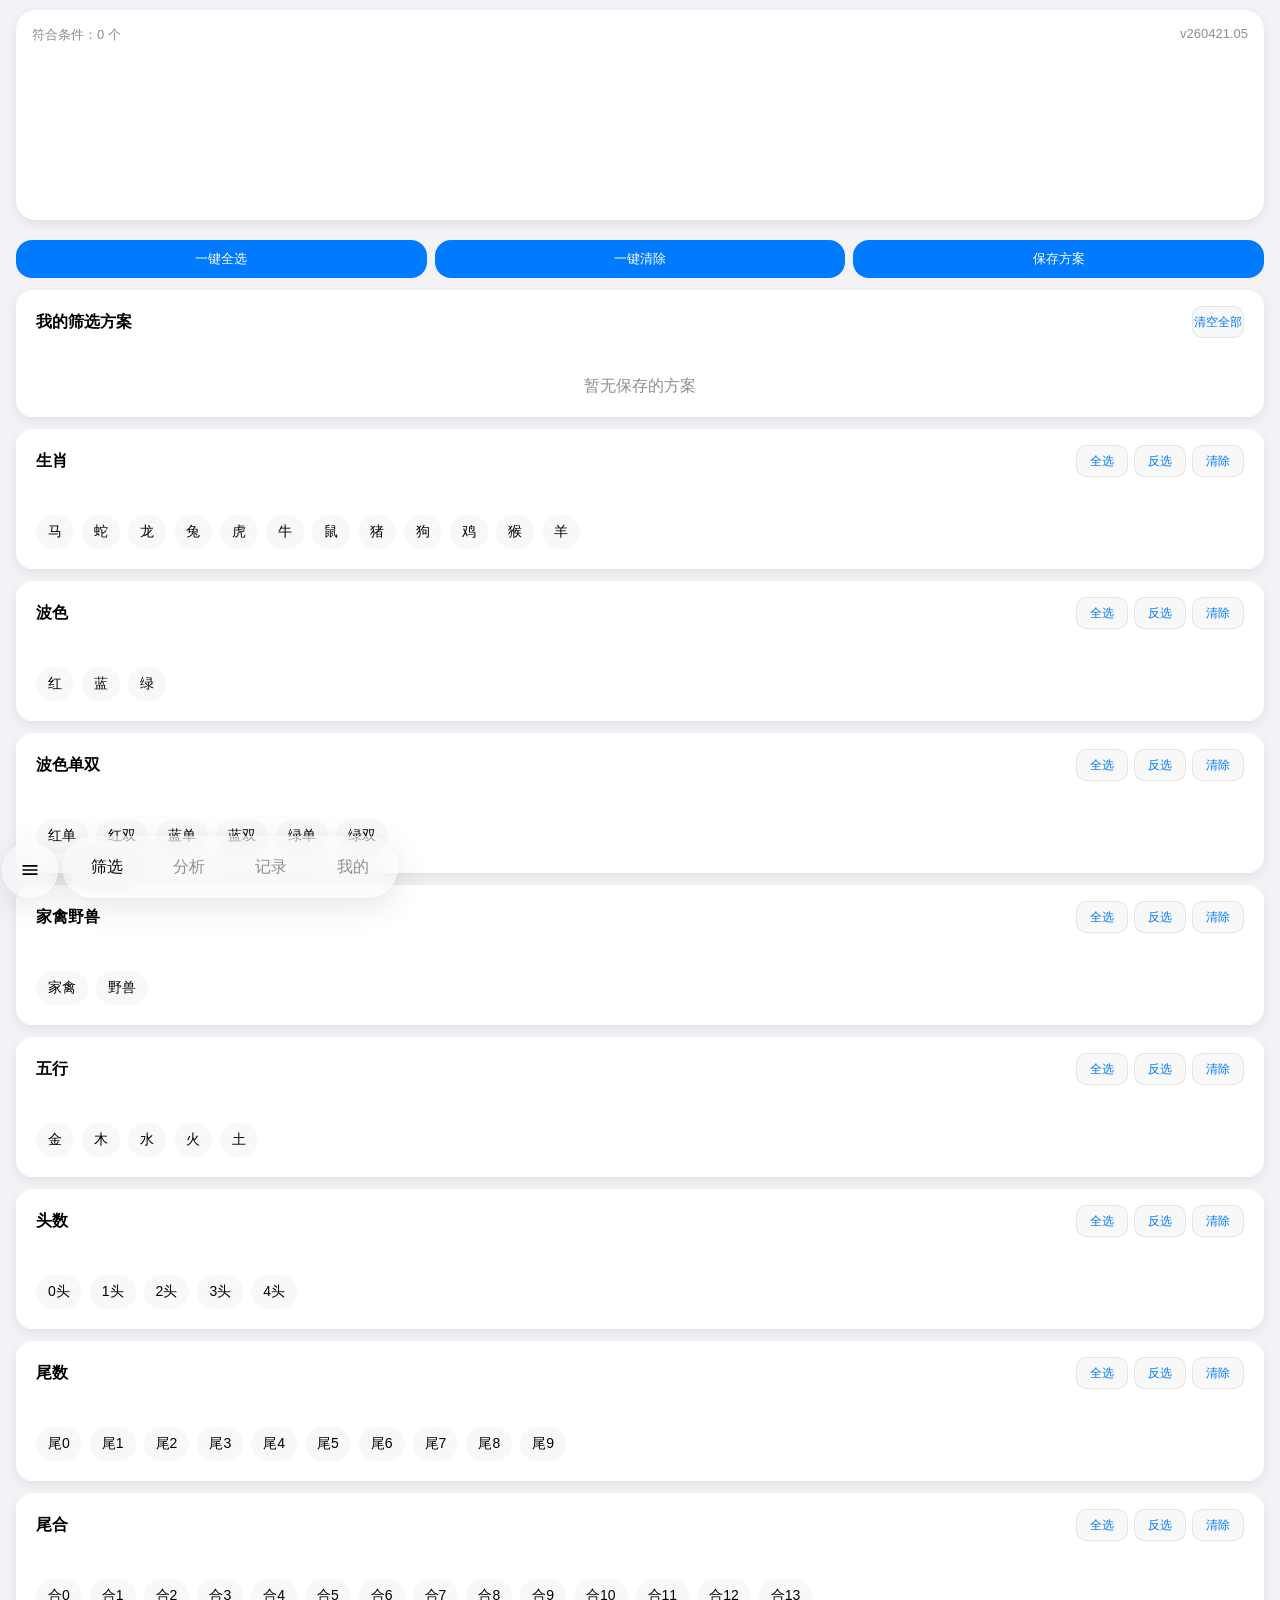
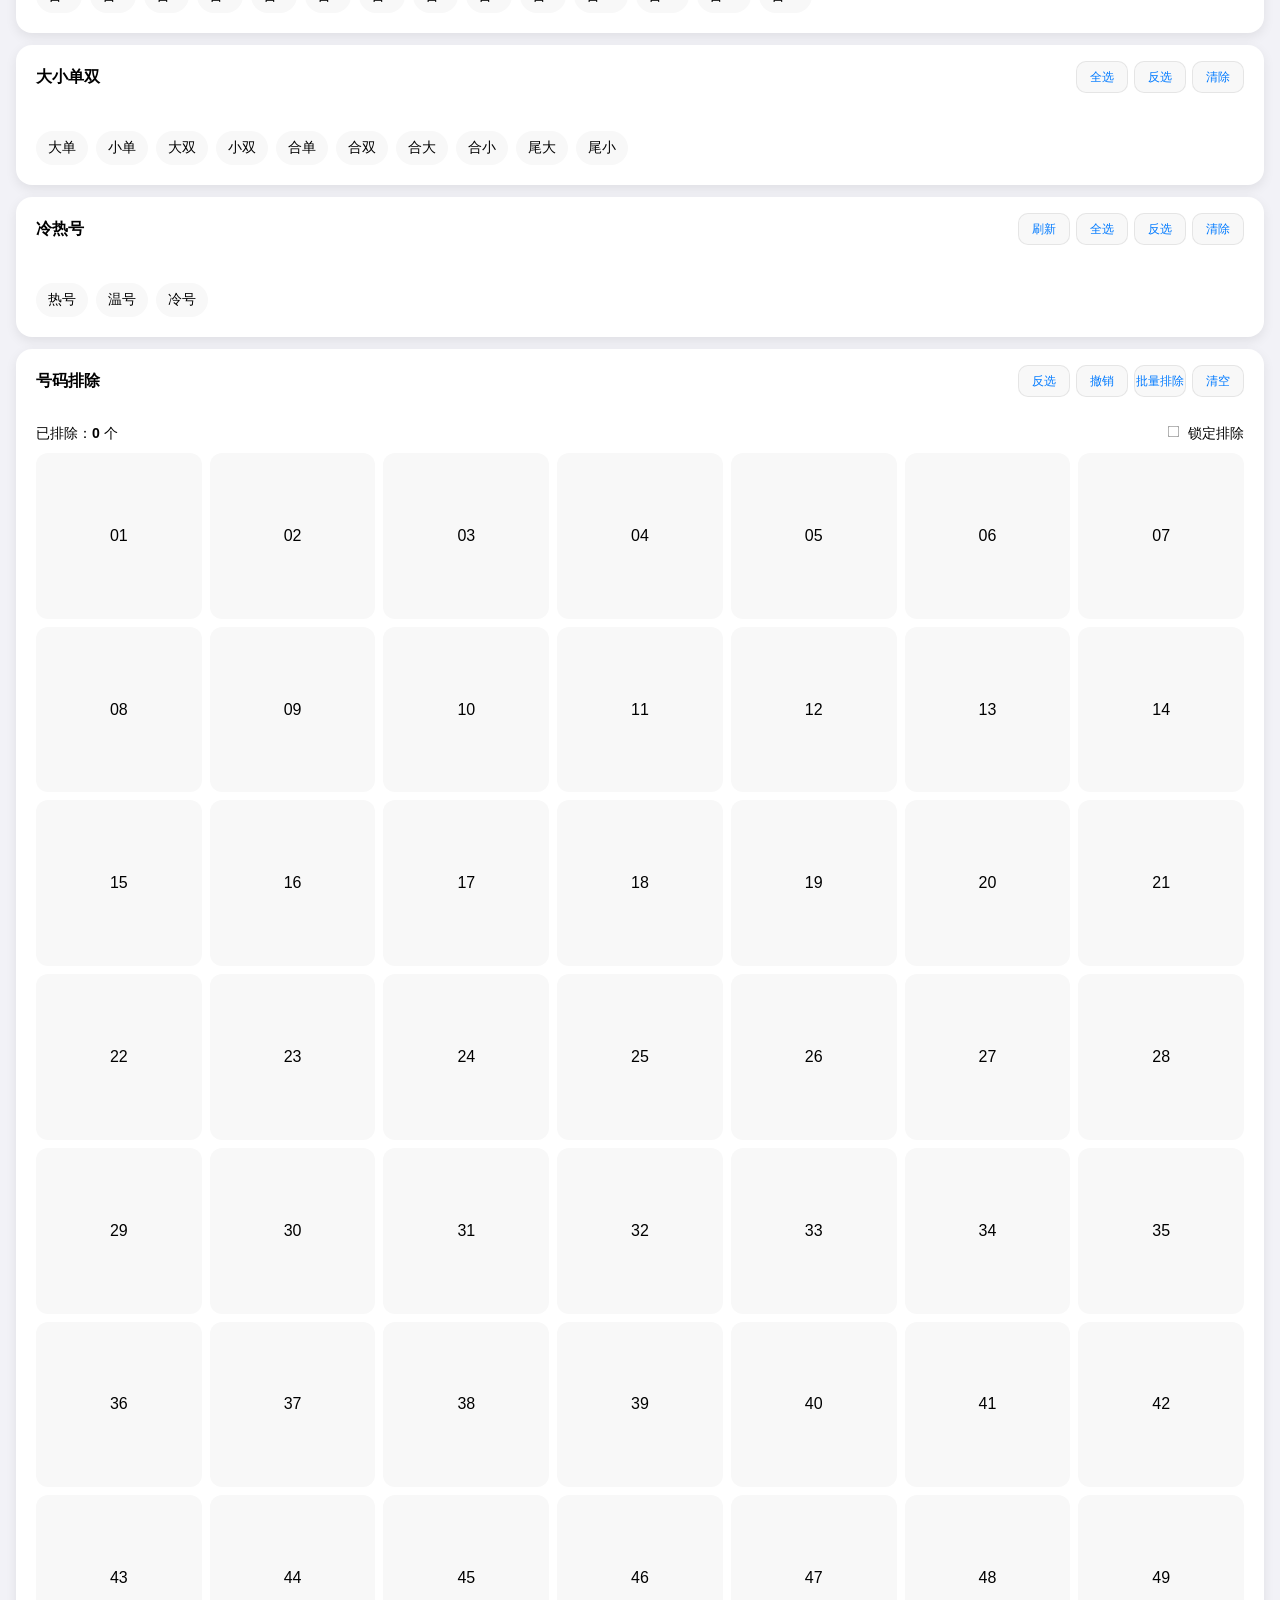
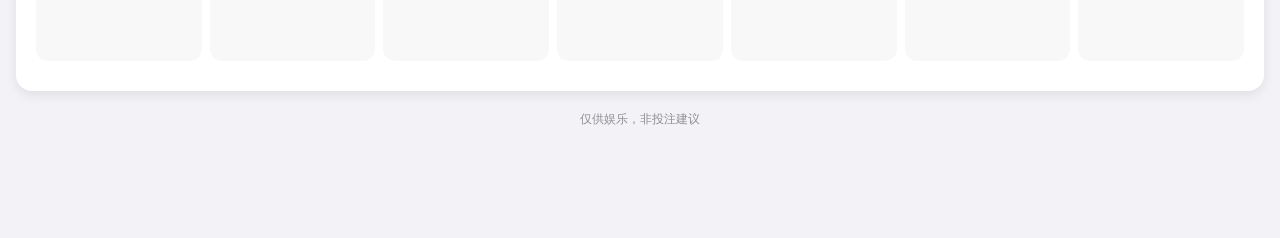
==== index.html @ 0be32172 "为五个历史记录组件添加数据折叠功能，默认只显示1条记录" ====
<!-- 
  小摇筛选 v260421.05
  代码结构说明：
  - CONFIG: 配置常量模块
  - Utils: 工具函数模块（节流、防抖、深拷贝等）
  - StateManager: 状态管理模块
  - Storage: 本地存储模块
  - Toast: 提示消息模块
  - DOM: DOM元素缓存模块
  - Render: 视图渲染模块
  - Filter: 筛选逻辑模块
  - Business: 业务逻辑模块
  - EventBinder: 事件绑定模块
--><!DOCTYPE html>
<html lang="zh-CN">
<head>
<meta charset="UTF-8">
<meta name="viewport" content="width=device-width, initial-scale=1.0, user-scalable=no, viewport-fit=cover">
<meta name="apple-mobile-web-app-capable" content="yes">
<meta name="mobile-web-app-capable" content="yes">
<meta name="apple-mobile-web-app-status-bar-style" content="default">
<meta name="theme-color" content="#007AFF">
<title>小摇筛选 v260421.05</title>
<link rel="stylesheet" href="style.css">
</head>
<body>
<!-- 加载遮罩 -->
<div class="loading-mask" id="loadingMask">
  <div class="loading-spinner"></div>
  <div class="loading-text">正在加载...</div>
</div>

<!-- 固定顶部展示区 -->
<div class="top-box" id="topBox" role="region" aria-label="筛选结果展示">
    <div class="top-card">
      <div class="top-title">
        <span>符合条件：<span id="resultCount" aria-live="polite">0</span> 个</span>
        <span>v260421.05</span>
      </div>
    <div id="resultNums" class="top-nums" role="list"></div>
  </div>
</div>

<!-- 主体内容区 -->
<div class="body-box">
  <div class="page active" id="filterPage">
    <!-- 顶部操作栏 -->
    <div class="btn-bar" role="group" aria-label="全局操作">
      <button class="btn-line" data-action="selectAllFilters" aria-label="全选所有筛选条件">一键全选</button>
      <button class="btn-line" data-action="clearAllFilters" aria-label="清除所有筛选条件">一键清除</button>
      <button class="btn-line" data-action="saveFilterPrompt" aria-label="保存当前筛选方案">保存方案</button>
    </div>

    <!-- 我的筛选方案 -->
    <div class="card" id="mod-saved">
      <div class="card-header">
        <h2>我的筛选方案</h2>
        <button class="btn-mini red" data-action="clearAllSavedFilters" aria-label="清空所有保存的方案">清空全部</button>
      </div>
      <div class="card-body">
        <div id="filterList" class="filter-save-list" role="list"></div>
      </div>
    </div>

    <!-- 生肖筛选模块 -->
    <div class="card" id="mod-zodiac">
      <div class="card-header">
        <h2>生肖</h2>
        <div class="btn-group" role="group" aria-label="生肖操作">
          <button class="btn-mini" data-action="selectGroup" data-group="zodiac">全选</button>
          <button class="btn-mini" data-action="invertGroup" data-group="zodiac">反选</button>
          <button class="btn-mini red" data-action="clearGroup" data-group="zodiac">清除</button>
        </div>
      </div>
      <div class="card-body">
        <div class="tags" data-group="zodiac" id="zodiacTags" role="group" aria-label="生肖选项"></div>
      </div>
    </div>

    <!-- 波色筛选模块 -->
    <div class="card" id="mod-color">
      <div class="card-header">
        <h2>波色</h2>
        <div class="btn-group" role="group" aria-label="波色操作">
          <button class="btn-mini" data-action="selectGroup" data-group="color">全选</button>
          <button class="btn-mini" data-action="invertGroup" data-group="color">反选</button>
          <button class="btn-mini red" data-action="clearGroup" data-group="color">清除</button>
        </div>
      </div>
      <div class="card-body">
        <div class="tags" data-group="color" role="group" aria-label="波色选项">
          <div class="tag" data-value="红" data-group="color">红</div>
          <div class="tag" data-value="蓝" data-group="color">蓝</div>
          <div class="tag" data-value="绿" data-group="color">绿</div>
        </div>
      </div>
    </div>

    <!-- 波色单双筛选模块 -->
    <div class="card" id="mod-colorsx">
      <div class="card-header">
        <h2>波色单双</h2>
        <div class="btn-group" role="group" aria-label="波色单双操作">
          <button class="btn-mini" data-action="selectGroup" data-group="colorsx">全选</button>
          <button class="btn-mini" data-action="invertGroup" data-group="colorsx">反选</button>
          <button class="btn-mini red" data-action="clearGroup" data-group="colorsx">清除</button>
        </div>
      </div>
      <div class="card-body">
        <div class="tags" data-group="colorsx" role="group" aria-label="波色单双选项">
          <div class="tag" data-value="红单" data-group="colorsx">红单</div>
          <div class="tag" data-value="红双" data-group="colorsx">红双</div>
          <div class="tag" data-value="蓝单" data-group="colorsx">蓝单</div>
          <div class="tag" data-value="蓝双" data-group="colorsx">蓝双</div>
          <div class="tag" data-value="绿单" data-group="colorsx">绿单</div>
          <div class="tag" data-value="绿双" data-group="colorsx">绿双</div>
        </div>
      </div>
    </div>

    <!-- 家禽野兽筛选模块 -->
    <div class="card" id="mod-type">
      <div class="card-header">
        <h2>家禽野兽</h2>
        <div class="btn-group" role="group" aria-label="家禽野兽操作">
          <button class="btn-mini" data-action="selectGroup" data-group="type">全选</button>
          <button class="btn-mini" data-action="invertGroup" data-group="type">反选</button>
          <button class="btn-mini red" data-action="clearGroup" data-group="type">清除</button>
        </div>
      </div>
      <div class="card-body">
        <div class="tags" data-group="type" role="group" aria-label="家禽野兽选项">
          <div class="tag" data-value="家禽" data-group="type">家禽</div>
          <div class="tag" data-value="野兽" data-group="type">野兽</div>
        </div>
      </div>
    </div>

    <!-- 五行筛选模块 -->
    <div class="card" id="mod-element">
      <div class="card-header">
        <h2>五行</h2>
        <div class="btn-group" role="group" aria-label="五行操作">
          <button class="btn-mini" data-action="selectGroup" data-group="element">全选</button>
          <button class="btn-mini" data-action="invertGroup" data-group="element">反选</button>
          <button class="btn-mini red" data-action="clearGroup" data-group="element">清除</button>
        </div>
      </div>
      <div class="card-body">
        <div class="tags" data-group="element" role="group" aria-label="五行选项">
          <div class="tag" data-value="金" data-group="element">金</div>
          <div class="tag" data-value="木" data-group="element">木</div>
          <div class="tag" data-value="水" data-group="element">水</div>
          <div class="tag" data-value="火" data-group="element">火</div>
          <div class="tag" data-value="土" data-group="element">土</div>
        </div>
      </div>
    </div>

    <!-- 头数筛选模块 -->
    <div class="card" id="mod-head">
      <div class="card-header">
        <h2>头数</h2>
        <div class="btn-group" role="group" aria-label="头数操作">
          <button class="btn-mini" data-action="selectGroup" data-group="head">全选</button>
          <button class="btn-mini" data-action="invertGroup" data-group="head">反选</button>
          <button class="btn-mini red" data-action="clearGroup" data-group="head">清除</button>
        </div>
      </div>
      <div class="card-body">
        <div class="tags" data-group="head" role="group" aria-label="头数选项">
          <div class="tag" data-value="0" data-group="head">0头</div>
          <div class="tag" data-value="1" data-group="head">1头</div>
          <div class="tag" data-value="2" data-group="head">2头</div>
          <div class="tag" data-value="3" data-group="head">3头</div>
          <div class="tag" data-value="4" data-group="head">4头</div>
        </div>
      </div>
    </div>

    <!-- 尾数筛选模块 -->
    <div class="card" id="mod-tail">
      <div class="card-header">
        <h2>尾数</h2>
        <div class="btn-group" role="group" aria-label="尾数操作">
          <button class="btn-mini" data-action="selectGroup" data-group="tail">全选</button>
          <button class="btn-mini" data-action="invertGroup" data-group="tail">反选</button>
          <button class="btn-mini red" data-action="clearGroup" data-group="tail">清除</button>
        </div>
      </div>
      <div class="card-body">
        <div class="tags" data-group="tail" role="group" aria-label="尾数选项">
          <div class="tag" data-value="0" data-group="tail">尾0</div>
          <div class="tag" data-value="1" data-group="tail">尾1</div>
          <div class="tag" data-value="2" data-group="tail">尾2</div>
          <div class="tag" data-value="3" data-group="tail">尾3</div>
          <div class="tag" data-value="4" data-group="tail">尾4</div>
          <div class="tag" data-value="5" data-group="tail">尾5</div>
          <div class="tag" data-value="6" data-group="tail">尾6</div>
          <div class="tag" data-value="7" data-group="tail">尾7</div>
          <div class="tag" data-value="8" data-group="tail">尾8</div>
          <div class="tag" data-value="9" data-group="tail">尾9</div>
        </div>
      </div>
    </div>

    <!-- 尾合筛选模块 -->
    <div class="card" id="mod-sum">
      <div class="card-header">
        <h2>尾合</h2>
        <div class="btn-group" role="group" aria-label="尾合操作">
          <button class="btn-mini" data-action="selectGroup" data-group="sum">全选</button>
          <button class="btn-mini" data-action="invertGroup" data-group="sum">反选</button>
          <button class="btn-mini red" data-action="clearGroup" data-group="sum">清除</button>
        </div>
      </div>
      <div class="card-body">
        <div class="tags" data-group="sum" role="group" aria-label="尾合选项">
          <div class="tag" data-value="0" data-group="sum">合0</div>
          <div class="tag" data-value="1" data-group="sum">合1</div>
          <div class="tag" data-value="2" data-group="sum">合2</div>
          <div class="tag" data-value="3" data-group="sum">合3</div>
          <div class="tag" data-value="4" data-group="sum">合4</div>
          <div class="tag" data-value="5" data-group="sum">合5</div>
          <div class="tag" data-value="6" data-group="sum">合6</div>
          <div class="tag" data-value="7" data-group="sum">合7</div>
          <div class="tag" data-value="8" data-group="sum">合8</div>
          <div class="tag" data-value="9" data-group="sum">合9</div>
          <div class="tag" data-value="10" data-group="sum">合10</div>
          <div class="tag" data-value="11" data-group="sum">合11</div>
          <div class="tag" data-value="12" data-group="sum">合12</div>
          <div class="tag" data-value="13" data-group="sum">合13</div>
        </div>
      </div>
    </div>

    <!-- 大小单双筛选模块 -->
    <div class="card" id="mod-bs">
      <div class="card-header">
        <h2>大小单双</h2>
        <div class="btn-group" role="group" aria-label="大小单双操作">
          <button class="btn-mini" data-action="selectGroup" data-group="bs">全选</button>
          <button class="btn-mini" data-action="invertGroup" data-group="bs">反选</button>
          <button class="btn-mini red" data-action="clearGroup" data-group="bs">清除</button>
        </div>
      </div>
      <div class="card-body">
        <div class="tags" role="group" aria-label="大小单双选项">
          <div class="tag" data-value="大单" data-group="bs">大单</div>
          <div class="tag" data-value="小单" data-group="bs">小单</div>
          <div class="tag" data-value="大双" data-group="bs">大双</div>
          <div class="tag" data-value="小双" data-group="bs">小双</div>
          <div class="tag" data-value="合单" data-group="sumOdd">合单</div>
          <div class="tag" data-value="合双" data-group="sumOdd">合双</div>
          <div class="tag" data-value="合大" data-group="sumBig">合大</div>
          <div class="tag" data-value="合小" data-group="sumBig">合小</div>
          <div class="tag" data-value="尾大" data-group="tailBig">尾大</div>
          <div class="tag" data-value="尾小" data-group="tailBig">尾小</div>
        </div>
      </div>
    </div>

    <!-- 冷热号筛选模块 -->
    <div class="card" id="mod-hot">
      <div class="card-header">
        <h2>冷热号</h2>
        <div class="btn-group" role="group" aria-label="冷热号操作">
          <button class="btn-mini" data-action="refreshHotCold">刷新</button>
          <button class="btn-mini" data-action="selectGroup" data-group="hot">全选</button>
          <button class="btn-mini" data-action="invertGroup" data-group="hot">反选</button>
          <button class="btn-mini red" data-action="clearGroup" data-group="hot">清除</button>
        </div>
      </div>
      <div class="card-body">
        <div class="tags" data-group="hot" role="group" aria-label="冷热号选项">
          <div class="tag" data-value="热号" data-group="hot">热号</div>
          <div class="tag" data-value="温号" data-group="hot">温号</div>
          <div class="tag" data-value="冷号" data-group="hot">冷号</div>
        </div>
      </div>
    </div>

    <!-- 号码排除模块 -->
    <div class="card" id="mod-exclude">
      <div class="card-header">
        <h2>号码排除</h2>
        <div class="btn-group" role="group" aria-label="号码排除操作">
          <button class="btn-mini" data-action="invertExclude">反选</button>
          <button class="btn-mini" data-action="undoExclude">撤销</button>
          <button class="btn-mini" data-action="batchExcludePrompt">批量排除</button>
          <button class="btn-mini red" data-action="clearExclude">清空</button>
        </div>
      </div>
      <div class="card-body">
        <div class="exclude-header">
          <div>已排除：<b id="excludeCount" aria-live="polite">0</b> 个</div>
          <label><input type="checkbox" id="lockExclude" onchange="Business.toggleExcludeLock()"> 锁定排除</label>
        </div>
        <div id="excludeGrid" class="exclude-grid" role="group" aria-label="号码排除选项"></div>
      </div>
    </div>

    <div class="disclaimer">仅供娱乐，非投注建议</div>
  </div>

  <!-- 记录页面 -->
  <div class="page" id="recordPage" style="display:none">
    <div class="card">
      <div class="card-header">
        <h2>我的收藏</h2>
        <button class="btn-mini red" data-action="clearAllFavorites" aria-label="清空所有收藏">清空全部</button>
      </div>
      <div class="card-body">
        <div id="favoriteList" class="filter-save-list" role="list"></div>
      </div>
    </div>
    <div class="card">
      <div class="card-header">
        <h2>📊 预测统计</h2>
        <button class="btn-mini" data-action="refreshPredictionStatistics" style="font-size:11px;">刷新</button>
      </div>
      <div class="card-body" id="predictionStatisticsBody">
        <div style="text-align:center;color:var(--sub-text);padding:20px;">加载中...</div>
      </div>
    </div>
    <div class="card">
      <div class="card-header">
        <h2>精选生肖</h2>
        <div style="display:flex;gap:4px;align-items:center;">
          <button class="btn-mini" data-action="toggleSelectedZodiacHistory" id="selectedZodiacHistoryToggle" style="font-size:11px;display:none;">
            <span class="toggle-text">展开更多</span>
          </button>
          <button class="btn-mini red" data-action="clearSelectedZodiacHistory" style="font-size:11px;">清空</button>
        </div>
      </div>
      <div class="card-body">
        <div id="selectedZodiacHistoryList">
          <div class="empty-tip">暂无精选生肖历史</div>
        </div>
      </div>
    </div>
    <div class="card">
      <div class="card-header">
        <h2>🔮 生肖预测历史</h2>
        <div style="display:flex;gap:4px;align-items:center;">
          <button class="btn-mini" data-action="togglePredictionFiltersPanel" style="font-size:11px;">选择</button>
          <button class="btn-mini red" data-action="clearZodiacPredictionHistory" style="font-size:11px;">清空</button>
        </div>
      </div>
      <div class="card-body">
        <div id="predictionFiltersPanel" class="filter-panel">
          <div class="filter-panel-row">
            <div class="filter-btn-group">
              <button class="btn-mini prediction-period-btn active" data-period="10">10期</button>
              <button class="btn-mini prediction-period-btn" data-period="20">20期</button>
              <button class="btn-mini prediction-period-btn" data-period="30">30期</button>
              <button class="btn-mini prediction-period-btn" data-period="all">全年</button>
            </div>
            <div class="filter-panel-buttons">
              <button class="btn-mini" data-action="selectAllPredictionPeriods" style="font-size:11px;">全选</button>
              <button class="btn-mini" data-action="resetPredictionPeriods" style="font-size:11px;">清空</button>
              <button class="btn-mini" data-action="confirmPredictionFilters" style="background:var(--primary);color:#fff;">确认</button>
            </div>
          </div>
        </div>
        <div id="zodiacPredictionHistoryList">
          <div class="empty-tip">暂无预测历史</div>
        </div>
        <div id="zodiacPredictionHistoryToggle" style="display:none;margin-top:8px;">
          <button class="toggle-btn" data-action="toggleZodiacPredictionHistory" style="width:100%;">展开更多</button>
        </div>
      </div>
    </div>
    <div class="card">
      <div class="card-header">
        <h2>🤖 ML预测历史</h2>
        <div style="display:flex;gap:4px;align-items:center;">
          <button class="btn-mini" data-action="refreshMLPredictionHistory" style="font-size:11px;">刷新</button>
          <button class="btn-mini red" data-action="clearMLPredictionHistory" style="font-size:11px;">清空</button>
        </div>
      </div>
      <div class="card-body">
        <div id="mlPredictionHistoryList">
          <div class="empty-tip">暂无ML预测历史</div>
        </div>
        <div id="mlPredictionHistoryToggle" style="display:none;margin-top:8px;">
          <button class="toggle-btn" data-action="toggleMLPredictionHistory" style="width:100%;">展开更多</button>
        </div>
      </div>
    </div>
    <div class="card">
      <div class="card-header">
        <h2>精选特码历史</h2>
        <div style="display:flex;gap:4px;align-items:center;">
          <!-- 模式筛选按钮组 -->
          <div class="mode-switch-btns" style="display:flex;gap:4px;margin-right:8px;">
            <button class="btn-mini mode-btn special-history-mode-btn active" data-mode="all" data-action="switchSpecialHistoryMode" title="全部">全</button>
            <button class="btn-mini mode-btn special-history-mode-btn" data-mode="hot" data-action="switchSpecialHistoryMode" title="🔥 热号模式">🔥</button>
            <button class="btn-mini mode-btn special-history-mode-btn" data-mode="cold" data-action="switchSpecialHistoryMode" title="❄️ 冷号反弹">❄️</button>
          </div>
          <button class="btn-mini" data-action="toggleSpecialFiltersPanel" style="font-size:11px;">选择</button>
          <button class="btn-mini red" data-action="clearSpecialHistory" aria-label="清空精选特码历史" style="font-size:11px;">清空</button>
        </div>
      </div>
      <div class="card-body">
        <div id="specialFiltersPanel" class="filter-panel">
          <div class="filter-panel-row">
            <div style="display:flex;gap:8px;align-items:center;flex-wrap:wrap;">
              <div class="filter-btn-group">
                <button class="btn-mini special-period-btn active" data-period="10">10期</button>
                <button class="btn-mini special-period-btn" data-period="20">20期</button>
                <button class="btn-mini special-period-btn" data-period="30">30期</button>
                <button class="btn-mini special-period-btn" data-period="all">全年</button>
              </div>
              <div class="filter-btn-group">
                <button class="btn-mini special-num-btn active" data-num="5">5个</button>
                <button class="btn-mini special-num-btn" data-num="10">10个</button>
                <button class="btn-mini special-num-btn" data-num="15">15个</button>
                <button class="btn-mini special-num-btn" data-num="20">20个</button>
              </div>
            </div>
            <div class="filter-panel-buttons">
              <button class="btn-mini" data-action="confirmSpecialFilters" style="background:var(--primary);color:#fff;">确认</button>
            </div>
          </div>
        </div>
        <div id="specialHistoryList">
          <div class="empty-tip">暂无精选特码历史</div>
        </div>
        <div id="specialHistoryPagination" class="pagination"></div>
      </div>
    </div>
    <div class="card">
      <div class="card-header">
        <h2>特码热门TOP5历史</h2>
        <div style="display:flex;gap:4px;align-items:center;">
          <button class="btn-mini" data-action="toggleHotNumbersHistory" id="hotNumbersHistoryToggle" style="font-size:11px;display:none;">
            <span class="toggle-text">展开更多</span>
          </button>
          <button class="btn-mini red" data-action="clearHotNumbersHistory" style="font-size:11px;">清空</button>
        </div>
      </div>
      <div class="card-body">
        <div id="hotNumbersHistoryList">
          <div class="empty-tip">暂无特码热门TOP5历史</div>
        </div>
        <div id="hotNumbersHistoryPagination" class="pagination"></div>
      </div>
    </div>
  </div>

  <!-- 我的页面 -->
  <div class="page" id="profilePage" style="display:none">
    <!-- 用户信息卡片 -->
    <div class="card">
      <div class="card-header"><h2>用户信息</h2></div>
      <div class="card-body" style="padding:24px 20px">
        <div style="display:flex;align-items:center;gap:16px;margin-bottom:20px">
          <div style="width:64px;height:64px;border-radius:50%;background:linear-gradient(135deg,var(--primary),#0051D5);display:flex;align-items:center;justify-content:center;color:#fff;font-size:28px;font-weight:600">👤</div>
          <div>
            <div style="font-size:18px;font-weight:600;margin-bottom:4px">用户</div>
            <div style="font-size:14px;color:var(--sub-text)">ID: <span id="userId">--</span></div>
          </div>
        </div>
        <div style="display:flex;gap:12px;flex-wrap:wrap">
          <div style="flex:1;min-width:120px;padding:16px;background:var(--bg);border-radius:12px;text-align:center">
            <div style="font-size:24px;font-weight:700;color:var(--primary)">--</div>
            <div style="font-size:12px;color:var(--sub-text);margin-top:4px">使用天数</div>
          </div>
          <div style="flex:1;min-width:120px;padding:16px;background:var(--bg);border-radius:12px;text-align:center">
            <div style="font-size:24px;font-weight:700;color:var(--primary)">--</div>
            <div style="font-size:12px;color:var(--sub-text);margin-top:4px">保存方案</div>
          </div>
          <div style="flex:1;min-width:120px;padding:16px;background:var(--bg);border-radius:12px;text-align:center">
            <div style="font-size:24px;font-weight:700;color:var(--primary)">--</div>
            <div style="font-size:12px;color:var(--sub-text);margin-top:4px">收藏数量</div>
          </div>
        </div>
      </div>
    </div>

    <!-- 账户设置 -->
    <div class="card" style="margin-top:16px">
      <div class="card-header"><h2>账户设置</h2></div>
      <div class="card-body" style="padding:0">
        <div class="profile-menu-item" data-action="openSettings">
          <span>⚙️ 通用设置</span>
          <span style="color:var(--sub-text)">›</span>
        </div>
        <div class="profile-menu-item" data-action="openNotification">
          <span>🔔 通知设置</span>
          <span style="color:var(--sub-text)">›</span>
        </div>
        <div class="profile-menu-item" data-action="openPrivacy">
          <span>🔒 隐私设置</span>
          <span style="color:var(--sub-text)">›</span>
        </div>
        <div class="profile-menu-item" data-action="clearCache">
          <span>🗑️ 清除缓存</span>
          <span style="color:var(--sub-text)">›</span>
        </div>
      </div>
    </div>

    <!-- 系统功能 -->
    <div class="card" style="margin-top:16px">
      <div class="card-header"><h2>系统功能</h2></div>
      <div class="card-body" style="padding:0">
        <div class="profile-menu-item" data-action="openHelp">
          <span>❓ 使用帮助</span>
          <span style="color:var(--sub-text)">›</span>
        </div>
        <div class="profile-menu-item" data-action="openFeedback">
          <span>💬 意见反馈</span>
          <span style="color:var(--sub-text)">›</span>
        </div>
        <div class="profile-menu-item" data-action="openAbout">
          <span>ℹ️ 关于我们</span>
          <span style="color:var(--sub-text)">›</span>
        </div>
        <div class="profile-menu-item" data-action="checkUpdate">
          <span>🔄 检查更新</span>
          <span style="color:var(--sub-text)">›</span>
        </div>
      </div>
    </div>

    <!-- 关于 -->
    <div class="card" style="margin-top:16px">
      <div class="card-header"><h2>关于</h2></div>
      <div class="card-body">
        <div style="text-align:center; padding:20px 0;">
          <div style="font-size:18px; font-weight:600; margin-bottom:8px;">小摇筛选</div>
          <div style="color:var(--sub-text); font-size:14px;">版本：V260421.05</div>
          <div style="color:var(--sub-text); font-size:12px; margin-top:16px;">仅供娱乐，非投注建议</div>
        </div>
      </div>
    </div>
  </div>

  <!-- 分析页面 -->
  <div class="page" id="analysisPage" style="display:none">
    <!-- 最新开奖 + 倒计时模块 -->
    <div class="analysis-card">
      <div style="text-align:center; margin-bottom:12px;">
        <div style="font-size:15px; color:var(--sub-text);">第 <span id="curExpect">--</span> 期开奖结果</div>
        <div class="countdown-small">
          距离下期开奖还有 <span class="num" id="countdown">00:00:00</span>
        </div>
      </div>
      <div class="ball-group" id="latestBalls"></div>
    </div>

    <!-- 标签栏 -->
    <div class="analysis-tab-bar">
      <button class="analysis-tab-btn active" id="tabHistory" data-analysis-tab="history">历史记录</button>
      <button class="analysis-tab-btn" id="tabAnalysis" data-analysis-tab="analysis">维度分析</button>
      <button class="analysis-tab-btn" id="tabZodiac" data-analysis-tab="zodiac">生肖关联</button>
    </div>

    <!-- 1. 历史记录模块 -->
      <!-- 1. 历史记录模块 -->
      <div class="analysis-tab-panel active" id="historyPanel">
        <div class="analysis-card">
          <div class="analysis-card-title-row">
            <div class="analysis-card-title">历史记录</div>
            <button class="analysis-refresh-btn" data-action="refreshHistory">刷新历史</button>
          </div>
          <div id="historyList">加载中...</div>
          <div id="loadMore" class="load-more" style="display:none;">点击加载更多</div>
        </div>
      </div>

      <!-- 2. 维度分析模块 -->
      <div class="analysis-tab-panel" id="analysisPanelContent">
        <div class="analysis-card">
          <div class="analysis-card-title">特码维度统计</div>
          <div class="analysis-filter-bar">
            <select id="analyzeSelect" class="analysis-filter-select">
              <option value="10" selected>最近10期</option>
              <option value="20">最近20期</option>
              <option value="30">最近30期</option>
              <option value="all">全年数据</option>
            </select>
            <input type="number" id="customNum" class="analysis-filter-input" placeholder="自定义期数">
            <button class="analysis-filter-btn" data-action="syncAnalyze">确认</button>
          </div>

          <div class="empty-tip" id="emptyTip">暂无数据可分析</div>
          <div id="hotWrap" style="display:none;">
            <div class="hot-wrap-title">热门结论</div>
            <div class="hot-grid">
              <div class="hot-card"><div class="label">核心形态</div><div class="value" id="hotShape">--</div></div>
              <div class="hot-card"><div class="label">热门生肖</div><div class="value" id="hotZodiac">--</div></div>
              <div class="hot-card"><div class="label">最热头/尾数</div><div class="value" id="hotHeadTail">--</div></div>
              <div class="hot-card"><div class="label">波色/五行</div><div class="value" id="hotColorWx">--</div></div>
              <div class="hot-card full"><div class="label">遗漏总结</div><div class="value" id="hotMiss">--</div></div>
            </div>
          </div>

          <div class="analysis-sub-title">
            <span data-toggle-target="zodiacDetail" style="cursor:pointer;display:inline-block;">生肖统计 <span class="hot-tag">热门TOP</span></span>
            <button class="toggle-btn" data-action="toggleDetail" data-target="zodiacDetail">展开详情</button>
          </div>
          <div class="analysis-item-full" data-toggle-target="zodiacDetail" style="text-align:left;line-height:1.6;display:block;cursor:pointer;">
            热门生肖 → <span id="hotZodiac2" style="color:var(--danger);font-weight:700;">--</span>
          </div>
          <div class="detail-box" id="zodiacDetail">
            <div id="zodiacRank" class="rank-box"></div>
          </div>

          <div class="analysis-sub-title">
            <span data-toggle-target="detail1" style="cursor:pointer;display:inline-block;">单双 & 大小 <span class="hot-tag">热门</span></span>
            <button class="toggle-btn" data-action="toggleDetail" data-target="detail1">展开详情</button>
          </div>
          <div class="analysis-item-full" data-toggle-target="detail1" style="cursor:pointer;">热门 → <span id="hotShape2" style="font-weight:700; color:var(--danger);">--</span></div>
          <div class="detail-box" id="detail1">
            <div class="analysis-grid">
              <div class="analysis-item" data-action="showStatDetail" data-stat-type="odd" style="cursor:pointer;"><div class="label">单数</div><div class="value" id="odd">--</div></div>
              <div class="analysis-item" data-action="showStatDetail" data-stat-type="even" style="cursor:pointer;"><div class="label">双数</div><div class="value" id="even">--</div></div>
              <div class="analysis-item" data-action="showStatDetail" data-stat-type="big" style="cursor:pointer;"><div class="label">大(≥25)</div><div class="value" id="big">--</div></div>
              <div class="analysis-item" data-action="showStatDetail" data-stat-type="small" style="cursor:pointer;"><div class="label">小(&lt;25)</div><div class="value" id="small">--</div></div>
            </div>
            <div id="singleDoubleRank" class="rank-box"></div>
            <div id="bigSmallRank" class="rank-box"></div>
          </div>

          <div class="analysis-sub-title">
            <span data-toggle-target="detail2" style="cursor:pointer;display:inline-block;">区间统计 <span class="hot-tag">热门</span></span>
            <button class="toggle-btn" data-action="toggleDetail" data-target="detail2">展开详情</button>
          </div>
          <div class="analysis-item-full" data-toggle-target="detail2" style="cursor:pointer;">热门区间 → <span id="hotRange2" style="font-weight:700; color:var(--danger);">--</span></div>
          <div class="detail-box" id="detail2">
            <div class="analysis-row">
              <div class="analysis-item" data-action="showStatDetail" data-stat-type="range1" style="cursor:pointer;"><div class="label">1-9</div><div class="value" id="r1">--</div></div>
              <div class="analysis-item" data-action="showStatDetail" data-stat-type="range2" style="cursor:pointer;"><div class="label">10-19</div><div class="value" id="r2">--</div></div>
              <div class="analysis-item" data-action="showStatDetail" data-stat-type="range3" style="cursor:pointer;"><div class="label">20-29</div><div class="value" id="r3">--</div></div>
              <div class="analysis-item" data-action="showStatDetail" data-stat-type="range4" style="cursor:pointer;"><div class="label">30-39</div><div class="value" id="r4">--</div></div>
              <div class="analysis-item" data-action="showStatDetail" data-stat-type="range5" style="cursor:pointer;"><div class="label">40-49</div><div class="value" id="r5">--</div></div>
            </div>
            <div id="rangeRank" class="rank-box"></div>
          </div>

          <div class="analysis-sub-title">
            <span data-toggle-target="detail3" style="cursor:pointer;display:inline-block;">头数统计 <span class="hot-tag">热门</span></span>
            <button class="toggle-btn" data-action="toggleDetail" data-target="detail3">展开详情</button>
          </div>
          <div class="analysis-item-full" data-toggle-target="detail3" style="cursor:pointer;">热门头数 → <span id="hotHead2" style="font-weight:700; color:var(--danger);">--</span></div>
          <div class="detail-box" id="detail3">
            <div class="analysis-row">
              <div class="analysis-item" data-action="showStatDetail" data-stat-type="head0" style="cursor:pointer;"><div class="label">头0</div><div class="value" id="h0">--</div></div>
              <div class="analysis-item" data-action="showStatDetail" data-stat-type="head1" style="cursor:pointer;"><div class="label">头1</div><div class="value" id="h1">--</div></div>
              <div class="analysis-item" data-action="showStatDetail" data-stat-type="head2" style="cursor:pointer;"><div class="label">头2</div><div class="value" id="h2">--</div></div>
              <div class="analysis-item" data-action="showStatDetail" data-stat-type="head3" style="cursor:pointer;"><div class="label">头3</div><div class="value" id="h3">--</div></div>
              <div class="analysis-item" data-action="showStatDetail" data-stat-type="head4" style="cursor:pointer;"><div class="label">头4</div><div class="value" id="h4">--</div></div>
            </div>
            <div id="headRank" class="rank-box"></div>
          </div>

          <div class="analysis-sub-title">
            <span data-toggle-target="detail4" style="cursor:pointer;display:inline-block;">尾数统计 <span class="hot-tag">热门</span></span>
            <button class="toggle-btn" data-action="toggleDetail" data-target="detail4">展开详情</button>
          </div>
          <div class="analysis-item-full" data-toggle-target="detail4" style="cursor:pointer;">热门尾数 → <span id="hotTail2" style="font-weight:700; color:var(--danger);">--</span></div>
          <div class="detail-box" id="detail4">
            <div class="analysis-row" id="tailRow"></div>
            <div id="tailRank" class="rank-box"></div>
          </div>

          <div class="analysis-sub-title">
            <span data-toggle-target="detail5" style="cursor:pointer;display:inline-block;">波色统计 <span class="hot-tag">热门</span></span>
            <button class="toggle-btn" data-action="toggleDetail" data-target="detail5">展开详情</button>
          </div>
          <div class="analysis-item-full" data-toggle-target="detail5" style="cursor:pointer;">热门波色 → <span id="hotColor2" style="font-weight:700; color:var(--danger);">--</span></div>
          <div class="detail-box" id="detail5">
            <div class="analysis-row">
              <div class="analysis-item" data-action="showStatDetail" data-stat-type="red" style="cursor:pointer;"><div class="label">红波</div><div class="value" id="cRed">--</div></div>
              <div class="analysis-item" data-action="showStatDetail" data-stat-type="blue" style="cursor:pointer;"><div class="label">蓝波</div><div class="value" id="cBlue">--</div></div>
              <div class="analysis-item" data-action="showStatDetail" data-stat-type="green" style="cursor:pointer;"><div class="label">绿波</div><div class="value" id="cGreen">--</div></div>
            </div>
            <div id="colorRank" class="rank-box"></div>
          </div>

          <div class="analysis-sub-title">
            <span data-toggle-target="detail6" style="cursor:pointer;display:inline-block;">五行统计 <span class="hot-tag">热门</span></span>
            <button class="toggle-btn" data-action="toggleDetail" data-target="detail6">展开详情</button>
          </div>
          <div class="analysis-item-full" data-toggle-target="detail6" style="cursor:pointer;">热门五行 → <span id="hotWuxing2" style="font-weight:700; color:var(--danger);">--</span></div>
          <div class="detail-box" id="detail6">
            <div class="analysis-row">
              <div class="analysis-item" data-action="showStatDetail" data-stat-type="jin" style="cursor:pointer;"><div class="label">金</div><div class="value" id="wJin">--</div></div>
              <div class="analysis-item" data-action="showStatDetail" data-stat-type="mu" style="cursor:pointer;"><div class="label">木</div><div class="value" id="wMu">--</div></div>
              <div class="analysis-item" data-action="showStatDetail" data-stat-type="shui" style="cursor:pointer;"><div class="label">水</div><div class="value" id="wShui">--</div></div>
              <div class="analysis-item" data-action="showStatDetail" data-stat-type="huo" style="cursor:pointer;"><div class="label">火</div><div class="value" id="wHuo">--</div></div>
              <div class="analysis-item" data-action="showStatDetail" data-stat-type="tu" style="cursor:pointer;"><div class="label">土</div><div class="value" id="wTu">--</div></div>
            </div>
            <div id="wuxingRank" class="rank-box"></div>
          </div>

          <div class="analysis-sub-title">
            <span data-toggle-target="detail7" style="cursor:pointer;display:inline-block;">家禽/野兽 <span class="hot-tag">热门</span></span>
            <button class="toggle-btn" data-action="toggleDetail" data-target="detail7">展开详情</button>
          </div>
          <div class="analysis-item-full" data-toggle-target="detail7" style="cursor:pointer;">热门 → <span id="hotAnimal" style="font-weight:700; color:var(--danger);">--</span></div>
          <div class="detail-box" id="detail7">
            <div class="analysis-grid">
              <div class="analysis-item" data-action="showStatDetail" data-stat-type="home" style="cursor:pointer;"><div class="label">家禽</div><div class="value" id="aniHome">--</div></div>
              <div class="analysis-item" data-action="showStatDetail" data-stat-type="wild" style="cursor:pointer;"><div class="label">野兽</div><div class="value" id="aniWild">--</div></div>
            </div>
            <div id="animalRank" class="rank-box"></div>
          </div>

          <div class="analysis-sub-title">
            <span data-toggle-target="detail8" style="cursor:pointer;display:inline-block;">遗漏统计 <span class="hot-tag">公式版</span></span>
            <button class="toggle-btn" data-action="toggleDetail" data-target="detail8">展开详情</button>
          </div>
          <div class="analysis-item-full" data-toggle-target="detail8" style="cursor:pointer;">热号/温号/冷号 → <span id="hotColdTip" style="font-weight:700; color:var(--danger);">--</span></div>
          <div class="detail-box" id="detail8">
            <div class="analysis-grid">
              <div class="analysis-item"><div class="label">当前最大遗漏</div><div class="value" id="missCur">--</div></div>
              <div class="analysis-item"><div class="label">平均遗漏</div><div class="value" id="missAvg">--</div></div>
              <div class="analysis-item"><div class="label">历史最大遗漏</div><div class="value" id="missMax">--</div></div>
              <div class="analysis-item"><div class="label">热号数量</div><div class="value" id="missHot">--</div></div>
              <div class="analysis-item"><div class="label">温号数量</div><div class="value" id="missWarm">--</div></div>
              <div class="analysis-item"><div class="label">冷号数量</div><div class="value" id="missCold">--</div></div>
            </div>
          </div>

          <div class="analysis-sub-title">
            <span data-toggle-target="detail9" style="cursor:pointer;display:inline-block;">连出统计 <span class="hot-tag">公式版</span></span>
            <button class="toggle-btn" data-action="toggleDetail" data-target="detail9">展开详情</button>
          </div>
          <div class="analysis-item-full" data-toggle-target="detail9" style="cursor:pointer;">当前/最长连出 → <span id="streakTip" style="font-weight:700; color:var(--danger);">--</span></div>
          <div class="detail-box" id="detail9">
            <div class="analysis-grid">
              <div class="analysis-item" data-action="showStreakDetail" data-streak-type="current" style="cursor:pointer;"><div class="label">当前连出</div><div class="value" id="streakCur">--</div></div>
              <div class="analysis-item" data-action="showStreakDetail" data-streak-type="max" style="cursor:pointer;"><div class="label">最长连出</div><div class="value" id="streakMax">--</div></div>
            </div>
          </div>

          <div class="analysis-sub-title" style="color:var(--danger)">综合热门特码</div>
          <div class="analysis-item-full" style="display:flex;justify-content:space-between;align-items:center;">
            <span>特码热门TOP5 → <span id="hotNumber" style="color:var(--danger);font-weight:700;">--</span></span>
            <button class="btn-mini" data-action="copyHotNumbers" style="margin-left:10px;flex-shrink:0;">复制</button>
          </div>
        </div>
      </div>

      <!-- 3. 生肖关联模块 -->
      <div class="analysis-tab-panel" id="zodiacAnalysisPanel">
        <div class="analysis-card">
          <div class="analysis-card-title-row">
            <div class="analysis-card-title" style="color:#13a662;">生肖·尾数关联</div>
          </div>
          <!-- 期数+号码数量双筛选栏 -->
          <div class="analysis-filter-bar">
            <select id="zodiacAnalyzeSelect" class="analysis-filter-select">
              <option value="10" selected>最近10期</option>
              <option value="20">最近20期</option>
              <option value="30">最近30期</option>
              <option value="all">全年数据</option>
            </select>
            <input type="number" id="zodiacCustomNum" class="analysis-filter-input" placeholder="自定义期数">
            <!-- 号码数量选择器 -->
            <select id="numCountSelect" class="analysis-filter-select">
              <option value="5" selected>5个号</option>
              <option value="10">10个号</option>
              <option value="15">15个号</option>
              <option value="20">20个号</option>
              <option value="custom">自定义</option>
            </select>
            <input type="number" id="customNumCount" class="analysis-filter-input" placeholder="自定义数量" style="display:none;">
            <button class="analysis-filter-btn" data-action="syncZodiacAnalyze">确认</button>
          </div>

          <div class="empty-tip" id="zodiacEmptyTip">暂无开奖历史数据</div>
          <div id="zodiacContent" style="display:none;">
            <div class="zodiac-prediction">
              <div class="conclusion-title">🔮 生肖预测</div>
              <div id="zodiacPredictionGrid" class="zodiac-prediction-grid"></div>
            </div>

            <!-- 生肖预测2.0模块 (ML模型) -->
            <div class="zodiac-prediction-v2">
              <div class="conclusion-title" style="display:flex;justify-content:space-between;align-items:center;">
                <span>🚀 生肖预测2.0 (ML模型)</span>
                <button class="btn-mini ml-predict-btn" onclick="Business.runMLPrediction()" title="运行ML预测" style="background:#4CAF50;color:white;">
                  <svg width="14" height="14" viewBox="0 0 24 24" fill="none" stroke="currentColor" stroke-width="2" stroke-linecap="round" stroke-linejoin="round" style="margin-right:4px;">
                    <polygon points="13 2 3 14 12 14 11 22 21 10 12 10 13 2"></polygon>
                  </svg>
                  ML预测
                </button>
              </div>
              
              <!-- ML预测结果区域 -->
              <div id="mlPredictionResult" style="display:none;margin-bottom:15px;padding:15px;background:linear-gradient(135deg,#667eea 0%,#764ba2 100%);border-radius:8px;color:white;">
                <div style="display:flex;justify-content:space-between;align-items:center;margin-bottom:10px;">
                  <span id="mlPredictionPeriod" style="font-weight:bold;font-size:16px;">🤖 ML模型预测结果</span>
                  <span id="mlPredictionTime" style="font-size:12px;opacity:0.8;"></span>
                </div>
                <div id="mlPredictionContent"></div>
              </div>
            </div>

            <div class="selected-zodiacs">
              <div class="conclusion-title" style="display:flex;justify-content:space-between;align-items:center;">
                <span>✨ 精选生肖</span>
                <button class="btn-mini copy-zodiacs-btn" onclick="Business.copySelectedZodiacs()" title="复制生肖" style="font-size:12px;padding:4px 10px;display:flex;align-items:center;gap:4px;">
                  <svg width="14" height="14" viewBox="0 0 24 24" fill="none" stroke="currentColor" stroke-width="2" stroke-linecap="round" stroke-linejoin="round">
                    <rect x="9" y="9" width="13" height="13" rx="2" ry="2"></rect>
                    <path d="M5 15H4a2 2 0 0 1-2-2V4a2 2 0 0 1 2-2h9a2 2 0 0 1 2 2v1"></path>
                  </svg>
                  复制
                </button>
              </div>
              <div id="selectedZodiacsGrid" class="selected-zodiacs-grid"></div>
            </div>

            <div class="core-conclusion">
              <div class="conclusion-title">🔥 特码真实共振组合</div>
              <div class="conclusion-item" id="combo1">1. 首选：--</div>
              <div class="conclusion-item" id="combo2">2. 次选：--</div>
              <div class="conclusion-item" id="combo3">3. 备选：--</div>
            </div>

            <div class="analysis-sub-title" style="color:#13a662;">① 特码尾数 → 特码生肖真实关联</div>
            <div class="data-grid-z" id="tailZodiacGrid"></div>

            <div class="analysis-sub-title" style="color:#13a662;">② 上期特码生肖 → 本期特码生肖跟随</div>
            <table class="follow-table-z" id="zodiacFollowTable"></table>

            <div class="analysis-sub-title" style="color:#13a662;">③ 12生肖特码冷热统计</div>
            <div class="data-grid-z data-grid-4" id="zodiacTotalGrid"></div>

            <div class="analysis-sub-title" style="color:#13a662;">④ 高遗漏生肖（反弹关注）</div>
            <div class="data-grid-z data-grid-3" id="zodiacMissGrid"></div>

            <div class="final-recommend-z" id="zodiacFinalNum" style="position:relative;">
              <div style="display:flex;justify-content:space-between;align-items:center;margin-bottom:10px;flex-wrap:wrap;gap:8px;">
                <span>✅ 精选特码：</span>
                <div style="display:flex;gap:8px;align-items:center;margin-left:auto;">
                  <!-- 模式切换按钮组 -->
                  <div class="mode-switch-btns" style="display:flex;gap:4px;margin-right:8px;">
                    <button class="btn-mini mode-btn active" data-mode="hot" data-action="switchSpecialMode" title="🔥 热号模式">🔥</button>
                    <button class="btn-mini mode-btn" data-mode="cold" data-action="switchSpecialMode" title="❄️ 冷号反弹">❄️</button>
                    <button class="btn-mini mode-btn" data-mode="auto" data-action="switchSpecialMode" title="🤖 自动模式">🤖</button>
                  </div>
                  <button class="btn-mini" data-action="copyZodiacNumbers" style="flex-shrink:0;">复制</button>
                  <button class="btn-mini" data-action="favoriteZodiacNumbers" style="flex-shrink:0;">收藏</button>
                </div>
              </div>
              <div id="zodiacFinalNumContent">--</div>
            </div>
          </div>
        </div>
      </div>
    </div>
  </div>
</div>

<!-- 快捷导航 - 圆形图标按钮 -->
<div class="quick-nav-btn" id="quickNavBtn" role="button" aria-label="展开快捷导航">
  <svg viewBox="0 0 24 24" fill="currentColor" style="width:20px;height:20px">
    <path d="M3 18h18v-2H3v2zm0-5h18v-2H3v2zm0-7v2h18V6H3z"/>
  </svg>
</div>

<!-- 快捷导航菜单 -->
<div class="quick-nav-menu" id="quickNavMenu" role="navigation" aria-label="模块快捷导航">
  <div class="nav-tabs" id="navTabs" role="tablist">
    <button class="nav-tab" data-target="mod-saved" role="tab">我的方案</button>
    <button class="nav-tab" data-target="mod-zodiac" role="tab">生肖</button>
    <button class="nav-tab" data-target="mod-color" role="tab">波色</button>
    <button class="nav-tab" data-target="mod-colorsx" role="tab">波色单双</button>
    <button class="nav-tab" data-target="mod-type" role="tab">家禽野兽</button>
    <button class="nav-tab" data-target="mod-element" role="tab">五行</button>
    <button class="nav-tab" data-target="mod-head" role="tab">头数</button>
    <button class="nav-tab" data-target="mod-tail" role="tab">尾数</button>
    <button class="nav-tab" data-target="mod-sum" role="tab">尾合</button>
    <button class="nav-tab" data-target="mod-bs" role="tab">大小单双</button>
    <button class="nav-tab" data-target="mod-hot" role="tab">冷热号</button>
    <button class="nav-tab" data-target="mod-exclude" role="tab">号码排除</button>
  </div>
</div>

<!-- 返回顶部按钮 -->
<button class="back-top-btn" id="backTopBtn" aria-label="返回顶部">↑</button>

<!-- 固定底部导航栏 -->
<div class="bottom-nav" role="navigation" aria-label="底部主导航">
  <div class="bottom-nav-item active" data-action="switchBottomNav" data-index="0">筛选</div>
  <div class="bottom-nav-item" data-action="switchBottomNav" data-index="1">分析</div>
  <div class="bottom-nav-item" data-action="switchBottomNav" data-index="2">记录</div>
  <div class="bottom-nav-item" data-action="switchBottomNav" data-index="3">我的</div>
</div>

<!-- 轻提示 -->
<div class="toast" id="toast" role="alert" aria-live="assertive"></div>

<script>
// ====================== 1. 常量枚举配置（所有可配置项集中管理，冻结不可修改）======================
/**
 * 全局配置常量
 * @readonly
 * @enum {any}
 */
const CONFIG = Object.freeze({
  VERSION: 'V260421.05',
  DATA_VERSION: 1, // 数据版本号，用于后续数据迁移
  // API配置
  API: Object.freeze({
    HISTORY: 'http://localhost:5001/history/macaujc2/y/'
  }),
  // 动画配置
  TOAST_DURATION: 2000,
  SCROLL_HIDE_DELAY: 1500,
  SCROLL_THROTTLE_DELAY: 100,
  CLICK_DEBOUNCE_DELAY: 50,
  // 布局配置
  BACK_TOP_THRESHOLD: 300,
  TOP_OFFSET: 240,
  PREVIEW_MAX_COUNT: 8,
  MAX_SAVE_COUNT: 30,
  // 生肖配置
  ZODIAC_BASE: Object.freeze({
    '子':'鼠','丑':'牛','寅':'虎','卯':'兔','辰':'龙','巳':'蛇',
    '午':'马','未':'羊','申':'猴','酉':'鸡','戌':'狗','亥':'猪'
  }),
  EARTHLY_BRANCHES: Object.freeze(['子','丑','寅','卯','辰','巳','午','未','申','酉','戌','亥']),
  SPRING_FESTIVAL: Object.freeze({
    2025: '2025-01-29', 2026: '2026-02-17', 2027: '2027-02-06',
    2028: '2028-01-26', 2029: '2029-02-13', 2030: '2030-02-03'
  }),
  // 生肖-号码固定分配表（与后端完全一致）
  ZODIAC_ALLOCATION: Object.freeze({
    '马': [1, 13, 25, 37, 49],
    '羊': [12, 24, 36, 48],
    '猴': [11, 23, 35, 47],
    '鸡': [10, 22, 34, 46],
    '狗': [9, 21, 33, 45],
    '猪': [8, 20, 32, 44],
    '鼠': [7, 19, 31, 43],
    '牛': [6, 18, 30, 42],
    '虎': [5, 17, 29, 41],
    '兔': [4, 16, 28, 40],
    '龙': [3, 15, 27, 39],
    '蛇': [2, 14, 26, 38]
  }),
  // 分类配置
  JIAQIN: Object.freeze(['马','牛','羊','鸡','狗','猪']),
  YESHOU: Object.freeze(['鼠','虎','兔','龙','蛇','猴']),
  NUMBER_GROUPS: Object.freeze(['head','tail','sum']), // 数字类型的分组
  // 号码规则配置
  COLOR_MAP: Object.freeze({
    '红':[1,2,7,8,12,13,18,19,23,24,29,30,34,35,40,45,46],
    '蓝':[3,4,9,10,14,15,20,25,26,31,36,37,41,42,47,48],
    '绿':[5,6,11,16,17,21,22,27,28,32,33,38,39,43,44,49]
  }),
  ELEMENT_MAP: Object.freeze({
    '金':[4,5,12,13,26,27,34,35,42,43],
    '木':[8,9,16,17,24,25,38,39,46,47],
    '水':[1,14,15,22,23,30,31,44,45],
    '火':[2,3,10,11,18,19,32,33,40,41,48,49],
    '土':[6,7,20,21,28,29,36,37]
  }),
  BIG_RANGE: Object.freeze([25,49]),
  SMALL_RANGE: Object.freeze([1,24]),
  // 分析模块配置
  ANALYSIS: Object.freeze({
    ZODIAC_ALL: Object.freeze(["马","蛇","龙","兔","虎","牛","鼠","猪","狗","鸡","猴","羊"]),
    HOME_ZODIAC: Object.freeze(['马','牛','羊','鸡','狗','猪']),
    WILD_ZODIAC: Object.freeze(['鼠','虎','兔','龙','蛇','猴']),
    ZODIAC_TRAD_TO_SIMP: Object.freeze({
      '鼠': '鼠', '牛': '牛', '虎': '虎', '兔': '兔',
      '龍': '龙', '龙': '龙', '蛇': '蛇', '馬': '马', '马': '马',
      '羊': '羊', '猴': '猴', '雞': '鸡', '鸡': '鸡', '狗': '狗',
      '豬': '猪', '猪': '猪'
    }),
    DEFAULT_PERIOD: 30,
    DEFAULT_SHOW_COUNT: 20
  }),
  // 动作枚举（避免硬编码字符串错误）
  ACTIONS: Object.freeze({
    // 分组操作
    RESET_GROUP: 'resetGroup',
    SELECT_GROUP: 'selectGroup',
    INVERT_GROUP: 'invertGroup',
    CLEAR_GROUP: 'clearGroup',
    // 全局操作
    SELECT_ALL: 'selectAllFilters',
    CLEAR_ALL: 'clearAllFilters',
    SAVE_FILTER: 'saveFilterPrompt',
    CLEAR_ALL_SAVED: 'clearAllSavedFilters',
    // 排除号码操作
    INVERT_EXCLUDE: 'invertExclude',
    UNDO_EXCLUDE: 'undoExclude',
    BATCH_EXCLUDE: 'batchExcludePrompt',
    CLEAR_EXCLUDE: 'clearExclude',
    // 方案操作
    TOGGLE_SHOW_ALL: 'toggleShowAllFilters',
    LOAD_FILTER: 'loadFilter',
    RENAME_FILTER: 'renameFilter',
    COPY_FILTER: 'copyFilterNums',
    TOP_FILTER: 'topFilter',
    DELETE_FILTER: 'deleteFilter',
    // 导航操作
    SWITCH_NAV: 'switchBottomNav'
  })
});

// ====================== 2. 工具函数模块（纯函数，无副作用）======================
/**
 * 通用工具函数
 * @namespace Utils
 */
const Utils = {
  /**
   * 节流函数（优化高频事件）
   * @param {Function} fn - 要执行的函数
   * @param {number} delay - 节流延迟(ms)
   * @returns {Function} 节流后的函数
   */
  throttle: (fn, delay) => {
    let timer = null;
    return function(...args) {
      if(!timer){
        timer = setTimeout(() => {
          fn.apply(this, args);
          timer = null;
        }, delay);
      }
    }
  },



  /**
   * 防抖函数（优化高频点击）
   * @param {Function} fn - 要执行的函数
   * @param {number} delay - 防抖延迟(ms)
   * @returns {Function} 防抖后的函数
   */
  debounce: (fn, delay) => {
    let timer = null;
    return function(...args) {
      clearTimeout(timer);
      timer = setTimeout(() => fn.apply(this, args), delay);
    }
  },



  /**
   * 深拷贝对象
   * @param {any} obj - 要拷贝的对象
   * @returns {any} 拷贝后的对象
   */
  deepClone: (obj) => {
    try {
      if(typeof obj !== 'object' || obj === null) {
        return obj;
      }
      if(typeof structuredClone === 'function') {
        return structuredClone(obj);
      }
      return JSON.parse(JSON.stringify(obj));
    } catch(e) {
      console.error('深拷贝失败', e);
      return obj;
    }
  },

  /**
   * 标签值类型转换（解决数字/字符串匹配问题）
   * @param {string|number} value - 标签值
   * @param {string} group - 分组名
   * @returns {string|number} 转换后的值
   */
  formatTagValue: (value, group) => {
    return CONFIG.NUMBER_GROUPS.includes(group) ? Number(value) : value;
  },

  /**
   * 获取安全区顶部高度
   * @returns {number} 安全区高度(px)
   */
  getSafeTop: () => {
    return parseFloat(getComputedStyle(document.documentElement).getPropertyValue('--safe-top')) || 0;
  },

  /**
   * 校验筛选方案格式
   * @param {any} item - 要校验的方案对象
   * @returns {boolean} 是否合法
   */
  validateFilterItem: (item) => {
    return item && 
      typeof item === 'object' && 
      typeof item.name === 'string' && 
      item.selected && typeof item.selected === 'object' &&
      Array.isArray(item.excluded);
  },

  /**
   * 生成DocumentFragment优化DOM渲染
   * @param {Array} list - 要渲染的列表
   * @param {Function} renderItem - 单个元素渲染函数
   * @returns {DocumentFragment} 生成的文档片段
   */
  createFragment: (list, renderItem) => {
    const fragment = document.createDocumentFragment();
    list.forEach((item, index) => {
      const el = renderItem(item, index);
      if(el) fragment.appendChild(el);
    });
    return fragment;
  },

  /**
   * HTML转义函数，防止XSS攻击
   * @param {string} text - 要转义的文本
   * @returns {string} 转义后的文本
   */
  escapeHtml: (text) => {
    if (typeof text !== 'string') return text;
    const div = document.createElement('div');
    div.textContent = text;
    return div.innerHTML;
  },

  /**
   * 通用触摸滑动删除处理器
   */
  /**
   * 滑动处理器基类（工厂函数）
   * 统一处理左滑/右滑逻辑，减少代码重复
   */
  _createSwipeHandler: (options) => {
    const {
      threshold = -150,
      directionThreshold = 30,
      maxAngle = 45,
      isRightSwipe = false,
      onSwipeStart = null,
      onSwipeMove = null,
      onSwipeEnd = null
    } = options;

    return {
      _startX: {},
      _startY: {},
      _currentX: {},
      _currentY: {},
      _startTime: {},
      _isHorizontal: {},
      _hasDirection: {},
      _isValidSwipe: {},
      _threshold: threshold,
      _directionThreshold: directionThreshold,
      _maxAngle: maxAngle,
      _isRightSwipe: isRightSwipe,

      _getKey: (idx, prefix) => `${prefix}_${idx}`,

      _getSwipeAngle: (deltaX, deltaY) => {
        return Math.atan2(Math.abs(deltaY), Math.abs(deltaX)) * 180 / Math.PI;
      },

      _cleanup: function(key) {
        delete this._startX[key];
        delete this._startY[key];
        delete this._currentX[key];
        delete this._currentY[key];
        delete this._startTime[key];
        delete this._isHorizontal[key];
        delete this._hasDirection[key];
        delete this._isValidSwipe[key];
      },

      handleTouchStart: function(e, idx, prefix) {
        const key = this._getKey(idx, prefix);
        const touch = e.touches[0];
        
        this._startX[key] = touch.clientX;
        this._startY[key] = touch.clientY;
        this._currentX[key] = touch.clientX;
        this._currentY[key] = touch.clientY;
        this._startTime[key] = Date.now();
        this._isHorizontal[key] = false;
        this._hasDirection[key] = false;
        this._isValidSwipe[key] = false;

        if (onSwipeStart) {
          onSwipeStart(e, key);
        }
      },

      handleTouchMove: function(e, idx, prefix) {
        const key = this._getKey(idx, prefix);
        if (this._startX[key] === undefined) return;
        
        const touch = e.touches[0];
        this._currentX[key] = touch.clientX;
        this._currentY[key] = touch.clientY;
        
        const deltaX = touch.clientX - this._startX[key];
        const deltaY = touch.clientY - this._startY[key];
        const absDeltaX = Math.abs(deltaX);
        const absDeltaY = Math.abs(deltaY);
        
        // 方向判断阶段
        if (!this._hasDirection[key]) {
          if (absDeltaX > this._directionThreshold || absDeltaY > this._directionThreshold) {
            this._hasDirection[key] = true;
            const angle = this._getSwipeAngle(deltaX, deltaY);
            const isHorizontal = absDeltaX > absDeltaY && angle <= this._maxAngle;
            this._isHorizontal[key] = isHorizontal;
            
            // 判断滑动方向是否符合要求
            if (this._isRightSwipe) {
              this._isValidSwipe[key] = isHorizontal && deltaX > 0;
            } else {
              this._isValidSwipe[key] = isHorizontal && deltaX < 0;
            }
          }
        }
        
        // 如果不是有效滑动，不处理
        if (!this._isValidSwipe[key]) {
          return;
        }
        
        // 阻止默认行为
        e.preventDefault();
        
        if (onSwipeMove) {
          onSwipeMove(e, key, deltaX, absDeltaX);
        }
      },

      handleTouchEnd: function(e, idx, prefix, ...args) {
        const key = this._getKey(idx, prefix);
        
        if (onSwipeEnd) {
          const deltaX = (this._currentX[key] || this._startX[key]) - this._startX[key];
          const deltaTime = Date.now() - (this._startTime[key] || 0);
          onSwipeEnd(e, key, deltaX, deltaTime, ...args);
        }
        
        this._cleanup(key);
      }
    };
  },

  /**
   * 左滑删除处理器（精选特码历史）
   */
  SwipeDeleteHandler: null, // 将在下面初始化

  /**
   * 左滑复制处理器（精选生肖历史-旧版）
   */
  SwipeCopyHandler: null, // 将在下面初始化

  /**
   * 右滑复制处理器（精选特码/生肖历史）
   */

  /**
   * 向右滑动复制处理器（优化版）
   * 支持精选特码和精选生肖历史的右滑复制
   * 特点：低延迟、高精度、60fps动画、视觉反馈
   */
  SwipeRightCopyHandler: {
    _startX: {},
    _startY: {},
    _currentX: {},
    _currentY: {},
    _startTime: {},
    _threshold: 80, // 触发复制的滑动距离阈值（80px）
    _directionThreshold: 15, // 方向判断阈值（15px）
    _maxAngle: 30, // 最大允许角度（30度）
    _isHorizontal: {},
    _hasDirection: {},
    _isRightSwipe: {}, // 是否为向右滑动

    // 获取元素文本内容
    _getElementText: (element) => {
      // 提取所有文本，包括嵌套元素
      const text = element.innerText || element.textContent || '';
      return text.trim().replace(/\s+/g, ' ');
    },

    // 计算滑动角度
    _getSwipeAngle: (deltaX, deltaY) => {
      const angle = Math.atan2(Math.abs(deltaY), Math.abs(deltaX)) * 180 / Math.PI;
      return angle;
    },

    // 显示滑动轨迹指示器
    _showSwipeIndicator: (item, progress) => {
      let indicator = item.querySelector('.swipe-indicator');
      if (!indicator) {
        indicator = document.createElement('div');
        indicator.className = 'swipe-indicator';
        indicator.style.cssText = `
          position: absolute;
          left: 0;
          top: 0;
          bottom: 0;
          width: 4px;
          background: linear-gradient(to bottom, var(--success), #34C759);
          transform: scaleY(0);
          transform-origin: top;
          transition: transform 0.1s ease-out;
          z-index: 10;
          border-radius: 2px;
        `;
        item.appendChild(indicator);
      }
      indicator.style.transform = `scaleY(${Math.min(progress, 1)})`;
    },

    // 隐藏滑动轨迹指示器
    _hideSwipeIndicator: (item) => {
      const indicator = item.querySelector('.swipe-indicator');
      if (indicator) {
        indicator.style.transform = 'scaleY(0)';
        setTimeout(() => indicator.remove(), 200);
      }
    },

    // 显示复制成功反馈
    _showCopyFeedback: (item, text) => {
      // 创建成功提示
      const feedback = document.createElement('div');
      feedback.className = 'copy-feedback';
      feedback.style.cssText = `
        position: absolute;
        left: 50%;
        top: 50%;
        transform: translate(-50%, -50%) scale(0);
        background: var(--success);
        color: #fff;
        padding: 8px 16px;
        border-radius: 20px;
        font-size: 13px;
        font-weight: 600;
        display: flex;
        align-items: center;
        gap: 6px;
        box-shadow: 0 4px 12px rgba(52, 199, 89, 0.4);
        z-index: 100;
        transition: transform 0.3s cubic-bezier(0.34, 1.56, 0.64, 1);
        pointer-events: none;
      `;
      feedback.innerHTML = `
        <svg width="16" height="16" viewBox="0 0 24 24" fill="none" stroke="currentColor" stroke-width="2.5" stroke-linecap="round" stroke-linejoin="round">
          <polyline points="20 6 9 17 4 12"></polyline>
        </svg>
        已复制
      `;
      item.appendChild(feedback);

      // 动画显示
      requestAnimationFrame(() => {
        feedback.style.transform = 'translate(-50%, -50%) scale(1)';
      });

      // 2秒后移除
      setTimeout(() => {
        feedback.style.transform = 'translate(-50%, -50%) scale(0)';
        setTimeout(() => feedback.remove(), 300);
      }, 2000);
    },

    // 执行复制操作
    _performCopy: async (text, item) => {
      try {
        if (!text || text.trim() === '') {
          Toast.show('暂无内容可复制');
          return false;
        }

        // 使用现代 Clipboard API
        if (navigator.clipboard && navigator.clipboard.writeText) {
          await navigator.clipboard.writeText(text);
        } else {
          // 降级方案
          const textArea = document.createElement('textarea');
          textArea.value = text;
          textArea.style.cssText = 'position:fixed;left:-9999px;top:0;';
          document.body.appendChild(textArea);
          textArea.focus();
          textArea.select();
          const successful = document.execCommand('copy');
          document.body.removeChild(textArea);
          if (!successful) throw new Error('复制失败');
        }

        // 显示成功反馈
        Utils.SwipeRightCopyHandler._showCopyFeedback(item, text);
        Toast.show(`已复制: ${text.substring(0, 20)}${text.length > 20 ? '...' : ''}`);
        return true;
      } catch (e) {
        console.error('复制失败', e);
        Toast.show('复制失败，请手动复制');
        return false;
      }
    },

    handleTouchStart: function(e, idx, prefix) {
      const key = `${prefix}_${idx}`;
      const touch = e.touches[0];
      
      Utils.SwipeRightCopyHandler._startX[key] = touch.clientX;
      Utils.SwipeRightCopyHandler._startY[key] = touch.clientY;
      Utils.SwipeRightCopyHandler._currentX[key] = touch.clientX;
      Utils.SwipeRightCopyHandler._currentY[key] = touch.clientY;
      Utils.SwipeRightCopyHandler._startTime[key] = Date.now();
      Utils.SwipeRightCopyHandler._isHorizontal[key] = false;
      Utils.SwipeRightCopyHandler._hasDirection[key] = false;
      Utils.SwipeRightCopyHandler._isRightSwipe[key] = false;
    },

    handleTouchMove: function(e, idx, prefix) {
      const key = `${prefix}_${idx}`;
      if (Utils.SwipeRightCopyHandler._startX[key] === undefined) return;
      
      const touch = e.touches[0];
      Utils.SwipeRightCopyHandler._currentX[key] = touch.clientX;
      Utils.SwipeRightCopyHandler._currentY[key] = touch.clientY;
      
      const deltaX = touch.clientX - Utils.SwipeRightCopyHandler._startX[key];
      const deltaY = touch.clientY - Utils.SwipeRightCopyHandler._startY[key];
      const absDeltaX = Math.abs(deltaX);
      const absDeltaY = Math.abs(deltaY);
      
      // 方向判断阶段（低延迟，15px阈值）
      if (!Utils.SwipeRightCopyHandler._hasDirection[key]) {
        if (absDeltaX > Utils.SwipeRightCopyHandler._directionThreshold || 
            absDeltaY > Utils.SwipeRightCopyHandler._directionThreshold) {
          Utils.SwipeRightCopyHandler._hasDirection[key] = true;
          
          // 计算滑动角度
          const angle = Utils.SwipeRightCopyHandler._getSwipeAngle(deltaX, deltaY);
          
          // 判断是否为水平滑动且角度在允许范围内
          const isHorizontal = absDeltaX > absDeltaY && angle <= Utils.SwipeRightCopyHandler._maxAngle;
          Utils.SwipeRightCopyHandler._isHorizontal[key] = isHorizontal;
          Utils.SwipeRightCopyHandler._isRightSwipe[key] = deltaX > 0; // 向右滑动
          
          // 如果不是向右滑动，不处理
          if (!isHorizontal || deltaX <= 0) {
            return;
          }
        }
      }
      
      // 如果不是向右滑动，不处理
      if (!Utils.SwipeRightCopyHandler._isHorizontal[key] || 
          !Utils.SwipeRightCopyHandler._isRightSwipe[key]) {
        return;
      }
      
      // 阻止默认行为
      e.preventDefault();
      
      const item = e.currentTarget;
      
      // 计算滑动进度（0-1）
      const progress = Math.min(absDeltaX / Utils.SwipeRightCopyHandler._threshold, 1);
      
      // 显示滑动轨迹指示器
      Utils.SwipeRightCopyHandler._showSwipeIndicator(item, progress);
      
      // 添加视觉反馈 - 轻微右移
      const content = item.querySelector('.special-history-content');
      if (content) {
        const translateX = Math.min(deltaX * 0.3, 30); // 最大移动30px
        content.style.transform = `translateX(${translateX}px)`;
        content.style.transition = 'transform 0.05s ease-out';
      }
      
      // 达到阈值时改变指示器颜色
      const indicator = item.querySelector('.swipe-indicator');
      if (indicator && absDeltaX >= Utils.SwipeRightCopyHandler._threshold) {
        indicator.style.background = 'linear-gradient(to bottom, #34C759, #30D158)';
        indicator.style.boxShadow = '0 0 8px rgba(52, 199, 89, 0.6)';
      }
    },

    handleTouchEnd: function(e, idx, prefix, getTextCallback) {
      const key = `${prefix}_${idx}`;
      const item = e.currentTarget;
      
      // 恢复内容位置
      const content = item.querySelector('.special-history-content');
      if (content) {
        content.style.transform = 'translateX(0)';
        content.style.transition = 'transform 0.3s ease-out';
      }
      
      // 如果不是向右滑动，直接清理
      if (!Utils.SwipeRightCopyHandler._isHorizontal[key] || 
          !Utils.SwipeRightCopyHandler._isRightSwipe[key]) {
        Utils.SwipeRightCopyHandler._hideSwipeIndicator(item);
        Utils.SwipeRightCopyHandler._cleanup(key);
        return;
      }
      
      const deltaX = Utils.SwipeRightCopyHandler._currentX[key] - Utils.SwipeRightCopyHandler._startX[key];
      const deltaTime = Date.now() - Utils.SwipeRightCopyHandler._startTime[key];
      
      // 判断是否达到触发条件（距离阈值 或 快速滑动）
      const isQuickSwipe = deltaTime < 200 && deltaX > 40; // 快速滑动（200ms内40px）
      const isLongSwipe = deltaX >= Utils.SwipeRightCopyHandler._threshold; // 长距离滑动
      
      if (isQuickSwipe || isLongSwipe) {
        // 获取要复制的文本
        const text = getTextCallback ? getTextCallback(item) : 
                     Utils.SwipeRightCopyHandler._getElementText(content || item);
        
        // 执行复制
        Utils.SwipeRightCopyHandler._performCopy(text, item);
      }
      
      // 隐藏指示器并清理
      Utils.SwipeRightCopyHandler._hideSwipeIndicator(item);
      Utils.SwipeRightCopyHandler._cleanup(key);
    },

    // 清理状态
    _cleanup: (key) => {
      delete Utils.SwipeRightCopyHandler._startX[key];
      delete Utils.SwipeRightCopyHandler._startY[key];
      delete Utils.SwipeRightCopyHandler._currentX[key];
      delete Utils.SwipeRightCopyHandler._currentY[key];
      delete Utils.SwipeRightCopyHandler._startTime[key];
      delete Utils.SwipeRightCopyHandler._isHorizontal[key];
      delete Utils.SwipeRightCopyHandler._hasDirection[key];
      delete Utils.SwipeRightCopyHandler._isRightSwipe[key];
    }
  },

  // 在应用初始化时设置滑动处理器
  initSwipeHandlers: () => {
    // 左滑删除处理器（精选特码历史）
    Utils.SwipeDeleteHandler = Utils._createSwipeHandler({
      threshold: -150,
      directionThreshold: 30,
      maxAngle: 45,
      isRightSwipe: false,
      onSwipeMove: (e, key, deltaX, absDeltaX) => {
        const item = e.currentTarget;
        const content = item.querySelector('.special-history-content');
        const deleteBtn = item.querySelector('.special-history-delete');
        
        if (deltaX < 0 && deltaX > -150) {
          content.style.transform = `translateX(${deltaX}px)`;
          if(deleteBtn) deleteBtn.style.transform = `translateX(${100 + deltaX / -150 * 100}%)`;
        } else if (deltaX <= -150) {
          content.style.transform = 'translateX(-150px)';
          if(deleteBtn) deleteBtn.style.transform = 'translateX(0)';
        }
      },
      onSwipeEnd: (e, key, deltaX, deltaTime) => {
        const item = e.currentTarget;
        const content = item.querySelector('.special-history-content');
        const deleteBtn = item.querySelector('.special-history-delete');
        
        if (deltaX <= -75) {
          content.style.transform = 'translateX(-150px)';
          if(deleteBtn) deleteBtn.style.transform = 'translateX(0)';
        } else {
          content.style.transform = 'translateX(0)';
          if(deleteBtn) deleteBtn.style.transform = 'translateX(100%)';
        }
      }
    });

    // 左滑删除处理器（精选生肖历史）
    Utils.SwipeDeleteHandlerSelectedZodiac = Utils._createSwipeHandler({
      threshold: -150,
      directionThreshold: 30,
      maxAngle: 45,
      isRightSwipe: false,
      onSwipeMove: (e, key, deltaX, absDeltaX) => {
        const item = e.currentTarget;
        const content = item.querySelector('.special-history-content');
        const deleteBtn = item.querySelector('.special-history-delete');
        
        if (deltaX < 0 && deltaX > -150) {
          content.style.transform = `translateX(${deltaX}px)`;
          if(deleteBtn) deleteBtn.style.transform = `translateX(${100 + deltaX / -150 * 100}%)`;
        } else if (deltaX <= -150) {
          content.style.transform = 'translateX(-150px)';
          if(deleteBtn) deleteBtn.style.transform = 'translateX(0)';
        }
      },
      onSwipeEnd: (e, key, deltaX, deltaTime) => {
        const item = e.currentTarget;
        const content = item.querySelector('.special-history-content');
        const deleteBtn = item.querySelector('.special-history-delete');
        
        if (deltaX <= -75) {
          content.style.transform = 'translateX(-150px)';
          if(deleteBtn) deleteBtn.style.transform = 'translateX(0)';
        } else {
          content.style.transform = 'translateX(0)';
          if(deleteBtn) deleteBtn.style.transform = 'translateX(100%)';
        }
      }
    });

    // 左滑删除处理器（预测历史）
    Utils.SwipeDeleteHandlerPrediction = Utils._createSwipeHandler({
      threshold: -150,
      directionThreshold: 30,
      maxAngle: 45,
      isRightSwipe: false,
      onSwipeMove: (e, key, deltaX, absDeltaX) => {
        const item = e.currentTarget;
        const content = item.querySelector('.special-history-content');
        const deleteBtn = item.querySelector('.special-history-delete');
        
        if (deltaX < 0 && deltaX > -150) {
          content.style.transform = `translateX(${deltaX}px)`;
          if(deleteBtn) deleteBtn.style.transform = `translateX(${100 + deltaX / -150 * 100}%)`;
        } else if (deltaX <= -150) {
          content.style.transform = 'translateX(-150px)';
          if(deleteBtn) deleteBtn.style.transform = 'translateX(0)';
        }
      },
      onSwipeEnd: (e, key, deltaX, deltaTime) => {
        const item = e.currentTarget;
        const content = item.querySelector('.special-history-content');
        const deleteBtn = item.querySelector('.special-history-delete');
        
        if (deltaX <= -75) {
          content.style.transform = 'translateX(-150px)';
          if(deleteBtn) deleteBtn.style.transform = 'translateX(0)';
        } else {
          content.style.transform = 'translateX(0)';
          if(deleteBtn) deleteBtn.style.transform = 'translateX(100%)';
        }
      }
    });

    // 左滑删除处理器（精选特码历史）
    Utils.SwipeDeleteHandlerSpecial = Utils._createSwipeHandler({
      threshold: -150,
      directionThreshold: 30,
      maxAngle: 45,
      isRightSwipe: false,
      onSwipeMove: (e, key, deltaX, absDeltaX) => {
        const item = e.currentTarget;
        const content = item.querySelector('.special-history-content');
        const deleteBtn = item.querySelector('.special-history-delete');
        
        if (deltaX < 0 && deltaX > -150) {
          content.style.transform = `translateX(${deltaX}px)`;
          if(deleteBtn) deleteBtn.style.transform = `translateX(${100 + deltaX / -150 * 100}%)`;
        } else if (deltaX <= -150) {
          content.style.transform = 'translateX(-150px)';
          if(deleteBtn) deleteBtn.style.transform = 'translateX(0)';
        }
      },
      onSwipeEnd: (e, key, deltaX, deltaTime) => {
        const item = e.currentTarget;
        const content = item.querySelector('.special-history-content');
        const deleteBtn = item.querySelector('.special-history-delete');
        
        if (deltaX <= -75) {
          content.style.transform = 'translateX(-150px)';
          if(deleteBtn) deleteBtn.style.transform = 'translateX(0)';
        } else {
          content.style.transform = 'translateX(0)';
          if(deleteBtn) deleteBtn.style.transform = 'translateX(100%)';
        }
      }
    });

    // 左滑复制处理器（精选生肖历史-旧版，保留兼容）
    Utils.SwipeCopyHandler = Utils._createSwipeHandler({
      threshold: -150,
      directionThreshold: 30,
      maxAngle: 45,
      isRightSwipe: false,
      onSwipeMove: (e, key, deltaX, absDeltaX) => {
        const item = e.currentTarget;
        const content = item.querySelector('.special-history-content');
        const copyBtn = item.querySelector('.special-history-copy');
        
        if (deltaX < 0 && deltaX > -150) {
          content.style.transform = `translateX(${deltaX}px)`;
          copyBtn.style.transform = `translateX(${100 + deltaX / -150 * 100}%)`;
        } else if (deltaX <= -150) {
          content.style.transform = 'translateX(-150px)';
          copyBtn.style.transform = 'translateX(0)';
        }
      },
      onSwipeEnd: (e, key, deltaX, deltaTime) => {
        const item = e.currentTarget;
        const content = item.querySelector('.special-history-content');
        const copyBtn = item.querySelector('.special-history-copy');
        
        if (deltaX <= -75) {
          content.style.transform = 'translateX(-150px)';
          copyBtn.style.transform = 'translateX(0)';
        } else {
          content.style.transform = 'translateX(0)';
          copyBtn.style.transform = 'translateX(100%)';
        }
      }
    });
  },

  /**
   * 生成分页HTML
   * @param {number} currentPage - 当前页码
   * @param {number} totalPages - 总页数
   * @param {number} totalItems - 总记录数
   * @param {string} pageFunc - 翻页函数名
   * @returns {string} 分页HTML
   */
  renderPagination: (currentPage, totalPages, totalItems, pageFunc) => {
    if(totalPages <= 1) return '';
    
    let html = '<div style="display:flex;justify-content:center;align-items:center;gap:12px;margin-top:16px;padding:12px;background:var(--bg);border-radius:8px;">';
    if(currentPage > 1) {
      html += `<button class="btn-mini" onclick="Business.${pageFunc}(${currentPage - 1})">上一页</button>`;
    }
    html += `<span style="color:var(--sub-text);font-size:13px;">第 ${currentPage} / ${totalPages} 页 (共 ${totalItems} 条)</span>`;
    if(currentPage < totalPages) {
      html += `<button class="btn-mini" onclick="Business.${pageFunc}(${currentPage + 1})">下一页</button>`;
    }
    html += '</div>';
    return html;
  }
};

// ====================== 2.5. 数据查询模块（统一数据查询，打通所有关联关系）======================
/**
 * 数据查询模块 - 打通生肖、五行、波色、家禽野兽、大小单双等所有关联关系
 * @namespace DataQuery
 */
const DataQuery = {
  /**
   * 缓存：号码到所有属性的映射
   * @private
   */
  _numToAttrMap: null,
  
  /**
   * 缓存：属性到号码的反向映射
   * @private
   */
  _attrToNumMap: null,

  /**
   * 初始化数据查询模块（预计算所有映射关系）
   */
  init: () => {
    if(DataQuery._numToAttrMap && DataQuery._attrToNumMap) {
      return;
    }
    
    DataQuery._numToAttrMap = {};
    DataQuery._attrToNumMap = {
      zodiac: {},
      color: {},
      element: {},
      type: {},
      head: {},
      tail: {},
      sum: {},
      bs: {},
      colorsx: {}
    };
    
    for(let num = 1; num <= 49; num++) {
      const attrs = DataQuery.getNumAttrs(num);
      DataQuery._numToAttrMap[num] = attrs;
      
      Object.keys(attrs).forEach(key => {
        if(DataQuery._attrToNumMap[key]) {
          if(!DataQuery._attrToNumMap[key][attrs[key]]) {
            DataQuery._attrToNumMap[key][attrs[key]] = [];
          }
          DataQuery._attrToNumMap[key][attrs[key]].push(num);
        }
      });
    }
  },

  /**
   * 获取单个号码的所有属性
   * @param {number} num - 号码 (1-49)
   * @returns {Object} 包含所有属性的对象
   */
  getNumAttrs: (num) => {
    num = Number(num);
    const s = num.toString().padStart(2, '0');
    const head = Math.floor(num / 10);
    const tail = num % 10;
    const sum = head + tail;
    const big = num >= 25 ? '大' : '小';
    const odd = num % 2 === 1 ? '单' : '双';
    const bs = big + odd;
    
    // 合单/合双/合大/合小
    const sumOdd = sum % 2 === 1 ? '合单' : '合双';
    const sumBig = sum >= 7 ? '合大' : '合小';
    
    // 尾大/尾小
    const tailBig = tail >= 5 ? '尾大' : '尾小';
    
    const color = Object.keys(CONFIG.COLOR_MAP).find(c => CONFIG.COLOR_MAP[c].includes(num));
    const element = Object.keys(CONFIG.ELEMENT_MAP).find(e => CONFIG.ELEMENT_MAP[e].includes(num));
    
    const type = CONFIG.JIAQIN.includes(DataQuery._getZodiacByNum(num)) ? '家禽' : '野兽';
    
    return {
      num,
      s,
      color,
      element,
      zodiac: DataQuery._getZodiacByNum(num),
      type,
      head,
      tail,
      sum,
      big,
      odd,
      bs,
      colorsx: color + odd,
      sumOdd,
      sumBig,
      tailBig
    };
  },

  /**
   * 根据号码获取生肖（私有辅助方法）
   * @private
   * @param {number} num - 号码
   * @returns {string} 生肖
   */
  _getZodiacByNum: (num) => {
    // 使用固定分配表（与后端完全一致）
    const allocation = CONFIG.ZODIAC_ALLOCATION;
    for(const [zodiac, nums] of Object.entries(allocation)) {
      if(nums.includes(num)) {
        return zodiac;
      }
    }
    // 如果找不到（不应该发生），默认返回马
    return '马';
  },

  /**
   * 通过属性获取号码列表
   * @param {string} attrType - 属性类型 (zodiac/color/element/type/head/tail/sum/bs/colorsx)
   * @param {string|number} attrValue - 属性值
   * @returns {Array<number>} 号码列表
   */
  getNumsByAttr: (attrType, attrValue) => {
    DataQuery.init();
    if(!DataQuery._attrToNumMap[attrType]) {
      return [];
    }
    return DataQuery._attrToNumMap[attrType][attrValue] || [];
  },

  /**
   * 批量查询：通过多个属性获取交集号码
   * @param {Object} conditions - 查询条件对象 {zodiac: '鼠', color: '红', ...}
   * @returns {Array<number>} 符合所有条件的号码列表
   */
  getNumsByConditions: (conditions) => {
    DataQuery.init();
    let result = Array.from({length: 49}, (_, i) => i + 1);
    
    Object.keys(conditions).forEach(attrType => {
      const attrValue = conditions[attrType];
      const nums = DataQuery.getNumsByAttr(attrType, attrValue);
      result = result.filter(n => nums.includes(n));
    });
    
    return result;
  },

  /**
   * 检查号码是否符合某个属性
   * @param {number} num - 号码
   * @param {string} attrType - 属性类型
   * @param {string|number} attrValue - 属性值
   * @returns {boolean}
   */
  checkNumAttr: (num, attrType, attrValue) => {
    const attrs = DataQuery.getNumAttrs(num);
    return attrs[attrType] === attrValue;
  },

  /**
   * 获取两个号码的所有共同属性
   * @param {number} num1 - 号码1
   * @param {number} num2 - 号码2
   * @returns {Array<string>} 共同属性列表
   */
  getCommonAttrs: (num1, num2) => {
    const attrs1 = DataQuery.getNumAttrs(num1);
    const attrs2 = DataQuery.getNumAttrs(num2);
    const common = [];
    
    ['zodiac', 'color', 'element', 'type', 'big', 'odd', 'bs', 'colorsx'].forEach(key => {
      if(attrs1[key] === attrs2[key]) {
        common.push(key);
      }
    });
    
    return common;
  }
};

// ====================== 3. 状态管理模块（统一管理所有状态，避免状态与视图不同步）======================
/**
 * 状态管理器
 * @namespace StateManager
 */
const StateManager = {
  /**
   * 私有状态对象
   * @private
   */
  _state: {
    selected: {
      zodiac:[], color:[], colorsx:[], type:[], element:[],
      head:[], tail:[], sum:[], bs:[], hot:[],
      sumOdd:[], sumBig:[], tailBig:[]
    },
    excluded: [],
    excludeHistory: [],
    lockExclude: false,
    savedFilters: [],
    favorites: [],
    showAllFilters: false,
    numList: [],
    currentZodiac: '',
    zodiacCycle: [],
    scrollTimer: null,
    // 分析模块状态
    analysis: {
      historyData: [],
      analyzeLimit: 10,
      selectedNumCount: 5,
      showCount: 20,
      currentTab: 'history',
      autoRefreshTimer: null,
      specialMode: 'auto', // 'hot' | 'cold' | 'auto'
      autoModeDecision: {
        lastDecision: 'auto',
        lastDecisionPeriod: 0,
        holdPeriods: 0
      }
    },
    // 精选特码历史状态
    specialHistory: [],
    specialHistoryExpanded: false,
    specialHistoryModeFilter: 'all', // 'all' | 'hot' | 'cold' | 'auto'
    specialHistoryPage: 1, // 当前页码
    specialHistoryPageSize: 50, // 每页显示数量
    // 精选生肖历史状态
    selectedZodiacHistory: [],
    selectedZodiacHistoryExpanded: false,
    selectedZodiacHistoryPage: 1,
    selectedZodiacHistoryPageSize: 50,
    // 特码热门top5历史状态
    hotNumbersHistory: [],
    hotNumbersHistoryExpanded: false,
    hotNumbersHistoryPage: 1,
    hotNumbersHistoryPageSize: 50,
    // 预测历史状态
    zodiacPredictionHistoryExpanded: false,
    mlPredictionHistoryExpanded: false
  },

  /**
   * 获取只读状态快照
   * @returns {Object} 状态快照
   */
  getState: () => Utils.deepClone(StateManager._state),

  /**
   * 统一更新状态入口
   * @param {Object} partialState - 要更新的部分状态
   * @param {boolean} needRender - 是否自动触发渲染
   */
  setState: (partialState, needRender = true) => {
    try {
      StateManager._state = {
        ...StateManager._state,
        ...partialState
      };
      if(needRender) Render.renderAll();
    } catch(e) {
      console.error('状态更新失败', e);
      Toast.show('操作失败，请刷新重试');
    }
  },

  /**
   * 更新选中的筛选条件
   * @param {string} group - 分组名
   * @param {string|number} value - 选中的值
   */
  updateSelected: (group, value) => {
    const state = StateManager._state;
    const index = state.selected[group].indexOf(value);
    const newSelected = { ...state.selected };
    
    index > -1 
      ? newSelected[group] = newSelected[group].filter(item => item !== value)
      : newSelected[group] = [...newSelected[group], value];

    StateManager.setState({ selected: newSelected });
  },

  /**
   * 重置分组选中状态
   * @param {string} group - 分组名
   */
  resetGroup: (group) => {
    const newSelected = { ...StateManager._state.selected };
    newSelected[group] = [];
    StateManager.setState({ selected: newSelected });
  },

  /**
   * 获取初始空的selected对象
   * @returns {Object} 空的selected对象
   */
  getEmptySelected: () => ({
    zodiac:[], color:[], colorsx:[], type:[], element:[],
    head:[], tail:[], sum:[], bs:[], hot:[],
    sumOdd:[], sumBig:[], tailBig:[]
  }),

  /**
   * 全选分组
   * @param {string} group - 分组名
   */
  selectGroup: (group) => {
    const allTags = [...document.querySelectorAll(`.tag[data-group="${group}"]`)];
    const allValues = allTags.map(tag => Utils.formatTagValue(tag.dataset.value, group));
    const newSelected = { ...StateManager._state.selected };
    newSelected[group] = allValues;
    StateManager.setState({ selected: newSelected });
  },

  /**
   * 反选分组
   * @param {string} group - 分组名
   */
  invertGroup: (group) => {
    const state = StateManager._state;
    const allTags = [...document.querySelectorAll(`.tag[data-group="${group}"]`)];
    const allValues = allTags.map(tag => Utils.formatTagValue(tag.dataset.value, group));
    const newSelected = { ...state.selected };
    newSelected[group] = allValues.filter(v => !state.selected[group].includes(v));
    StateManager.setState({ selected: newSelected });
  },

  /**
   * 清理所有定时器，避免内存泄漏
   */
  clearAllTimers: () => {
    const state = StateManager._state;
    if(state.scrollTimer) clearTimeout(state.scrollTimer);
    Toast.clearTimer();
  }
};

// ====================== 4. 存储模块（统一管理本地存储，加校验和兜底）======================
/**
 * 本地存储管理器
 * @namespace Storage
 */
const Storage = {
  /**
   * 存储key常量
   * @readonly
   * @enum {string}
   */
  KEYS: Object.freeze({
    SAVED_FILTERS: 'savedFilters',
    DATA_VERSION: 'dataVersion',
    HISTORY_CACHE: 'historyCache',
    HISTORY_CACHE_TIME: 'historyCacheTime',
    SPECIAL_HISTORY: 'specialHistory',
    SELECTED_ZODIAC_HISTORY: 'selectedZodiacHistory',
    HOT_NUMBERS_HISTORY: 'hotNumbersHistory',
    ZODIAC_PREDICTION_HISTORY: 'zodiacPredictionHistory',
    PREDICTION_HISTORY_FILTER: 'predictionHistoryFilter',
    ML_PREDICTION_HISTORY: 'mlPredictionHistory'
  }),

  /**
   * 缓存有效期（毫秒）- 5分钟
   * @readonly
   */
  CACHE_DURATION: 5 * 60 * 1000,

  /**
   * 精选特码历史缓存有效期（毫秒）- 30天
   * @readonly
   */
  SPECIAL_HISTORY_DURATION: 30 * 24 * 60 * 60 * 1000,

  /**
   * 精选特码历史最大记录数
   * @readonly
   */
  SPECIAL_HISTORY_MAX_COUNT: 350,

  /**
   * 精选生肖历史缓存有效期（毫秒）- 30天
   * @readonly
   */
  SELECTED_ZODIAC_HISTORY_DURATION: 30 * 24 * 60 * 60 * 1000,

  /**
   * 精选生肖历史最大记录数
   * @readonly
   */
  SELECTED_ZODIAC_HISTORY_MAX_COUNT: 350,

  /**
   * 特码热门top5历史缓存有效期（毫秒）- 30天
   * @readonly
   */
  HOT_NUMBERS_HISTORY_DURATION: 30 * 24 * 60 * 60 * 1000,

  /**
   * 特码热门top5历史最大记录数
   * @readonly
   */
  HOT_NUMBERS_HISTORY_MAX_COUNT: 350,

  /**
   * 预测历史最大记录数
   * @readonly
   */
  PREDICTION_HISTORY_MAX_COUNT: 100,

  /**
   * 预测状态枚举
   * @readonly
   */
  PREDICTION_STATUS: Object.freeze({
    PENDING: 'pending',
    HIT: 'hit',
    MISS: 'miss',
    PARTIAL: 'partial'
  }),

  /**
   * 内存兜底存储（隐私模式下localStorage不可用时使用）
   * @private
   */
  _memoryStorage: {},

  /**
   * 检测localStorage是否可用
   * @returns {boolean} 是否可用
   */
  isLocalStorageAvailable: () => {
    try {
      const testKey = '__test__';
      localStorage.setItem(testKey, testKey);
      localStorage.removeItem(testKey);
      return true;
    } catch(e) {
      return false;
    }
  },

  /**
   * 获取存储数据
   * @param {string} key - 存储key
   * @param {any} defaultValue - 默认值
   * @returns {any} 存储的值
   */
  get: (key, defaultValue = null) => {
    try {
      if(Storage.isLocalStorageAvailable()){
        const value = localStorage.getItem(key);
        return value ? JSON.parse(value) : defaultValue;
      } else {
        return Storage._memoryStorage[key] || defaultValue;
      }
    } catch(e) {
      console.error('存储读取失败', e);
      return defaultValue;
    }
  },

  /**
   * 写入存储数据
   * @param {string} key - 存储key
   * @param {any} value - 要存储的值
   * @returns {boolean} 是否成功
   */
  set: (key, value) => {
    try {
      const serialized = JSON.stringify(value);
      if(Storage.isLocalStorageAvailable()){
        localStorage.setItem(key, serialized);
      } else {
        Storage._memoryStorage[key] = value;
      }
      return true;
    } catch(e) {
      console.error('存储写入失败', e);
      Toast.show('保存失败，存储空间可能已满');
      return false;
    }
  },

  /**
   * 移除存储数据
   * @param {string} key - 存储key
   * @returns {boolean} 是否成功
   */
  remove: (key) => {
    try {
      if(Storage.isLocalStorageAvailable()){
        localStorage.removeItem(key);
      } else {
        delete Storage._memoryStorage[key];
      }
      return true;
    } catch(e) {
      console.error('存储移除失败', e);
      return false;
    }
  },

  /**
   * 加载并校验保存的方案
   * @returns {Array} 合法的方案列表
   */
  loadSavedFilters: () => {
    // 数据版本校验
    const savedVersion = Storage.get(Storage.KEYS.DATA_VERSION, 0);
    if(savedVersion < CONFIG.DATA_VERSION){
      // 后续可添加数据迁移逻辑
      Storage.set(Storage.KEYS.DATA_VERSION, CONFIG.DATA_VERSION);
    }

    const rawList = Storage.get(Storage.KEYS.SAVED_FILTERS, []);
    const validList = Array.isArray(rawList) ? rawList.filter(Utils.validateFilterItem) : [];
    StateManager.setState({ savedFilters: validList }, false);
    return validList;
  },

  /**
   * 保存方案到本地
   * @param {Object} filterItem - 方案对象
   * @returns {boolean} 是否成功
   */
  saveFilter: (filterItem) => {
    const state = StateManager._state;
    const newList = [filterItem, ...state.savedFilters];
    const success = Storage.set(Storage.KEYS.SAVED_FILTERS, newList);
    if(success) StateManager.setState({ savedFilters: newList });
    return success;
  },

  /**
   * 加载收藏的方案
   * @returns {Array} 收藏的方案列表
   */
  loadFavorites: () => {
    const rawList = Storage.get('favorites', []);
    const validList = Array.isArray(rawList) ? rawList.filter(Utils.validateFilterItem) : [];
    StateManager.setState({ favorites: validList }, false);
    return validList;
  },

  /**
   * 保存历史数据到缓存
   * @param {Array} historyData - 历史数据
   */
  saveHistoryCache: (historyData) => {
    Storage.set(Storage.KEYS.HISTORY_CACHE, historyData);
    Storage.set(Storage.KEYS.HISTORY_CACHE_TIME, Date.now());
  },

  /**
   * 加载缓存的历史数据
   * @returns {Object} 包含 data, expired, dataCount 的对象
   */
  loadHistoryCache: () => {
    const cacheTime = Storage.get(Storage.KEYS.HISTORY_CACHE_TIME, 0);
    const now = Date.now();
    const historyData = Storage.get(Storage.KEYS.HISTORY_CACHE, []);

    // 检查缓存是否过期
    if(now - cacheTime > Storage.CACHE_DURATION) {
      return { data: null, expired: true, dataCount: 0 };
    }

    return { data: historyData, expired: false, dataCount: Array.isArray(historyData) ? historyData.length : 0 };
  },

  /**
   * 清除历史数据缓存
   */
  clearHistoryCache: () => {
    Storage.remove(Storage.KEYS.HISTORY_CACHE);
    Storage.remove(Storage.KEYS.HISTORY_CACHE_TIME);
  },

  /**
   * 保存精选特码历史
   * @param {Array} history - 精选特码历史记录
   */
  saveSpecialHistory: (history) => {
    Storage.set(Storage.KEYS.SPECIAL_HISTORY, history);
  },

  /**
   * 加载精选特码历史缓存
   * @returns {Array} 过滤后的历史记录（只保留30天内的）
   */
  loadSpecialHistory: () => {
    const data = Storage.get(Storage.KEYS.SPECIAL_HISTORY, null);
    if(!data || !Array.isArray(data)) {
      return [];
    }

    const now = Date.now();
    const thirtyDaysAgo = now - Storage.SPECIAL_HISTORY_DURATION;

    // 过滤掉超过30天的记录
    const filteredHistory = data.filter(item => {
      const itemTime = item.timestamp || now;
      return itemTime >= thirtyDaysAgo;
    });

    // 如果有过期的记录被过滤掉，更新缓存
    if(filteredHistory.length < data.length) {
      Storage.saveSpecialHistory(filteredHistory);
    }

    return filteredHistory;
  },

  /**
   * 清除精选特码历史缓存
   */
  clearSpecialHistory: () => {
    Storage.remove(Storage.KEYS.SPECIAL_HISTORY);
  },

  /**
   * 保存精选生肖历史
   * @param {Array} history - 精选生肖历史记录
   */
  saveSelectedZodiacHistory: (history) => {
    Storage.set(Storage.KEYS.SELECTED_ZODIAC_HISTORY, history);
  },

  /**
   * 加载精选生肖历史缓存
   * @returns {Array} 过滤后的历史记录（只保留30天内的）
   */
  loadSelectedZodiacHistory: () => {
    const data = Storage.get(Storage.KEYS.SELECTED_ZODIAC_HISTORY, null);
    if(!data || !Array.isArray(data)) {
      return [];
    }

    const now = Date.now();
    const thirtyDaysAgo = now - Storage.SELECTED_ZODIAC_HISTORY_DURATION;

    // 过滤掉超过30天的记录
    const filteredHistory = data.filter(item => {
      const itemTime = item.timestamp || now;
      return itemTime >= thirtyDaysAgo;
    });

    // 如果有过期的记录被过滤掉，更新缓存
    if(filteredHistory.length < data.length) {
      Storage.saveSelectedZodiacHistory(filteredHistory);
    }

    return filteredHistory;
  },

  /**
   * 清除精选生肖历史缓存
   */
  clearSelectedZodiacHistory: () => {
    Storage.remove(Storage.KEYS.SELECTED_ZODIAC_HISTORY);
  },

  /**
   * 保存特码热门top5历史
   * @param {Array} history - 特码热门top5历史记录
   */
  saveHotNumbersHistory: (history) => {
    Storage.set(Storage.KEYS.HOT_NUMBERS_HISTORY, history);
  },

  /**
   * 加载特码热门top5历史缓存
   * @returns {Array} 过滤后的历史记录（只保留30天内的）
   */
  loadHotNumbersHistory: () => {
    const data = Storage.get(Storage.KEYS.HOT_NUMBERS_HISTORY, null);
    if(!data || !Array.isArray(data)) {
      return [];
    }

    const now = Date.now();
    const thirtyDaysAgo = now - Storage.HOT_NUMBERS_HISTORY_DURATION;

    // 过滤掉超过30天的记录
    const filteredHistory = data.filter(item => {
      const itemTime = item.timestamp || now;
      return itemTime >= thirtyDaysAgo;
    });

    // 如果有过期的记录被过滤掉，更新缓存
    if(filteredHistory.length < data.length) {
      Storage.saveHotNumbersHistory(filteredHistory);
    }

    return filteredHistory;
  },

  /**
   * 清除特码热门top5历史缓存
   */
  clearHotNumbersHistory: () => {
    Storage.remove(Storage.KEYS.HOT_NUMBERS_HISTORY);
  }
};

// ====================== 5. Toast提示模块 ======================
/**
 * Toast提示管理器
 * @namespace Toast
 */
const Toast = {
  /** @private */
  _dom: document.getElementById('toast'),
  /** @private */
  _timer: null,

  /**
   * 显示提示
   * @param {string} text - 提示文本
   * @param {number} duration - 显示时长(ms)
   */
  show: (text, duration = CONFIG.TOAST_DURATION) => {
    clearTimeout(Toast._timer);
    Toast._dom.innerText = text;
    Toast._dom.classList.add('show');
    Toast._timer = setTimeout(() => {
      Toast._dom.classList.remove('show');
    }, duration);
  },

  /**
   * 清除定时器
   */
  clearTimer: () => {
    clearTimeout(Toast._timer);
  }
};

// ====================== 6. DOM缓存模块（所有常用DOM提前缓存，避免重复查询）======================
/**
 * DOM元素缓存
 * @namespace DOM
 */
const DOM = {
  // 加载遮罩
  loadingMask: document.getElementById('loadingMask'),
  // 结果展示
  resultCount: document.getElementById('resultCount'),
  resultNums: document.getElementById('resultNums'),
  // 排除号码
  excludeCount: document.getElementById('excludeCount'),
  excludeGrid: document.getElementById('excludeGrid'),
  lockExclude: document.getElementById('lockExclude'),
  // 方案列表
  filterList: document.getElementById('filterList'),
  // 生肖标签
  zodiacTags: document.getElementById('zodiacTags'),
  // 快捷导航
  quickNavBtn: document.getElementById('quickNavBtn'),
  quickNavMenu: document.getElementById('quickNavMenu'),
  navTabs: document.getElementById('navTabs'),
  // 返回顶部
  backTopBtn: document.getElementById('backTopBtn')
};

// ====================== 7. 渲染模块（所有视图渲染逻辑，增量更新优化）======================
/**
 * 视图渲染管理器
 * @namespace Render
 */
const Render = {
  /**
   * 渲染所有视图（状态变化时调用）
   */
  renderAll: () => {
    Render.renderResult();
    Render.renderTagStatus();
    Render.renderExcludeGrid();
  },

  /**
   * 渲染筛选结果（增量优化，用DocumentFragment减少重排）
   */
  renderResult: () => {
    try {
      const state = StateManager._state;
      const filteredList = Filter.getFilteredList();
      
      // 用DocumentFragment优化DOM渲染，减少重排重绘
      const fragment = Utils.createFragment(filteredList, (item) => {
        const wrapper = document.createElement('div');
        wrapper.className = 'num-item';
        wrapper.setAttribute('role', 'listitem');
        wrapper.innerHTML = `<div class="num-ball ${item.color}色">${item.s}</div><div class="tag-zodiac">${item.zodiac}</div>`;
        return wrapper;
      });

      // 一次性更新DOM
      DOM.resultNums.innerHTML = '';
      DOM.resultNums.appendChild(fragment);
      
      // 更新计数
      DOM.resultCount.innerText = filteredList.length;
      DOM.excludeCount.innerText = state.excluded.length;
    } catch(e) {
      console.error('渲染结果失败', e);
    }
  },

  /**
   * 增量更新标签选中状态（仅更新对应分组，不重渲染整个DOM）
   * @param {string|null} group - 要更新的分组，不传则更新所有
   */
  renderTagStatus: (group = null) => {
    try {
      const state = StateManager._state;
      const groups = group ? [group] : Object.keys(state.selected);
      
      groups.forEach(g => {
        const selectedList = state.selected[g];
        document.querySelectorAll(`.tag[data-group="${g}"]`).forEach(tag => {
          const tagValue = Utils.formatTagValue(tag.dataset.value, g);
          const isActive = selectedList.includes(tagValue);
          tag.classList.toggle('active', isActive);
          tag.setAttribute('aria-checked', isActive);
        });
      });
    } catch(e) {
      console.error('渲染标签状态失败', e);
    }
  },

  /**
   * 渲染排除号码网格
   */
  renderExcludeGrid: () => {
    try {
      const state = StateManager._state;
      const fragment = Utils.createFragment(Array.from({length:49}, (_,i)=>i+1), (num) => {
        const isExcluded = state.excluded.includes(num);
        const wrapper = document.createElement('div');
        wrapper.className = `exclude-tag ${isExcluded ? 'excluded' : ''}`;
        wrapper.dataset.num = num;
        wrapper.setAttribute('aria-checked', isExcluded);
        wrapper.setAttribute('tabindex', '0');
        wrapper.innerText = num.toString().padStart(2,'0');
        return wrapper;
      });

      DOM.excludeGrid.innerHTML = '';
      DOM.excludeGrid.appendChild(fragment);
    } catch(e) {
      console.error('渲染排除网格失败', e);
    }
  },

  /**
   * 渲染生肖标签
   */
  renderZodiacTags: () => {
    try {
      const state = StateManager._state;
      const fragment = Utils.createFragment(state.zodiacCycle, (zodiac) => {
        const wrapper = document.createElement('div');
        wrapper.className = 'tag';
        wrapper.dataset.value = zodiac;
        wrapper.dataset.group = 'zodiac';
        wrapper.setAttribute('role', 'checkbox');
        wrapper.setAttribute('tabindex', '0');
        wrapper.innerText = zodiac;
        return wrapper;
      });

      DOM.zodiacTags.innerHTML = '';
      DOM.zodiacTags.appendChild(fragment);
    } catch(e) {
      console.error('渲染生肖标签失败', e);
    }
  },

  /**
   * 渲染方案列表
   */
  renderFilterList: () => {
    try {
      const state = StateManager._state;
      const savedList = state.savedFilters;

      if(!savedList.length){
        DOM.filterList.innerHTML = "<div style='text-align:center;color:var(--sub-text)'>暂无保存的方案</div>";
        return;
      }

      const showCount = 2;
      const displayList = state.showAllFilters ? savedList : savedList.slice(0, showCount);
      const fragment = document.createDocumentFragment();

      displayList.forEach((item, index) => {
        const realIndex = state.showAllFilters ? index : index;
        const previewList = Filter.getFilteredList(item.selected, item.excluded); // 显示所有号码
        const previewFragment = Utils.createFragment(previewList, (num) => {
          const wrapper = document.createElement('div');
          wrapper.className = 'num-item';
          wrapper.innerHTML = `<div class="num-ball ${num.color}色">${num.s}</div><div class="tag-zodiac">${num.zodiac}</div>`;
          return wrapper;
        });

        const isFavorited = state.favorites.some(fav => fav.name === item.name);
        const itemWrapper = document.createElement('div');
        itemWrapper.className = 'filter-item';
        itemWrapper.setAttribute('role', 'listitem');
        itemWrapper.innerHTML = `
          <div class="filter-row">
            <div class="filter-item-name">${item.name}</div>
            <div class="filter-preview" style="flex: 1; min-width: 0;"></div>
          </div>
          <div class="filter-item-btns">
            <button data-action="${CONFIG.ACTIONS.LOAD_FILTER}" data-index="${realIndex}">加载</button>
            <button data-action="${CONFIG.ACTIONS.RENAME_FILTER}" data-index="${realIndex}">重命名</button>
            <button data-action="${CONFIG.ACTIONS.COPY_FILTER}" data-index="${realIndex}">复制</button>
            <button data-action="${CONFIG.ACTIONS.TOP_FILTER}" data-index="${realIndex}">置顶</button>
            <button data-action="favoriteFilter" data-index="${realIndex}" ${isFavorited ? 'class="red"' : ''}>收藏</button>
            <button class="del" data-action="${CONFIG.ACTIONS.DELETE_FILTER}" data-index="${realIndex}">删</button>
          </div>
        `;
        itemWrapper.querySelector('.filter-preview').appendChild(previewFragment);
        fragment.appendChild(itemWrapper);
      });

      if(savedList.length > showCount){
        const expandBtn = document.createElement('div');
        expandBtn.className = 'filter-expand';
        expandBtn.dataset.action = CONFIG.ACTIONS.TOGGLE_SHOW_ALL;
        expandBtn.innerText = state.showAllFilters ? '收起' : `展开全部(${savedList.length}条)`;
        fragment.appendChild(expandBtn);
      }

      DOM.filterList.innerHTML = '';
      DOM.filterList.appendChild(fragment);
    } catch(e) {
      console.error('渲染方案列表失败', e);
    }
  },

  /**
   * 生成号码基础数据（使用统一数据查询模块）
   * @returns {Array} 号码列表
   */
  buildNumList: () => {
    try {
      const list = [];
      for(let i=1; i<=49; i++){
        const attrs = DataQuery.getNumAttrs(i);
        list.push({
          num: attrs.num,
          s: attrs.s,
          color: attrs.color,
          zodiac: attrs.zodiac,
          element: attrs.element,
          type: attrs.type,
          bs: attrs.bs,
          colorsx: attrs.colorsx,
          head: attrs.head,
          tail: attrs.tail,
          sum: attrs.sum,
          sumOdd: attrs.sumOdd,
          sumBig: attrs.sumBig,
          tailBig: attrs.tailBig,
          hot: '温号'
        });
      }
      StateManager.setState({ numList: list }, false);
      return list;
    } catch(e) {
      console.error('生成号码列表失败', e);
      Toast.show('数据初始化失败，请刷新重试');
      return [];
    }
  },

  /**
   * 生成生肖循环
   * @returns {Object} 生肖信息
   */
  buildZodiacCycle: () => {
    try {
      // 直接使用配置文件中的生肖顺序
      const zodiacCycle = CONFIG.ANALYSIS.ZODIAC_ALL;
      const currentZodiac = zodiacCycle[0];
      
      StateManager.setState({ currentZodiac, zodiacCycle }, false);
      
      // 重新初始化数据查询模块
      DataQuery._numToAttrMap = null;
      DataQuery._attrToNumMap = null;
      DataQuery.init();
      
      return { currentZodiac, zodiacCycle };
    } catch(e) {
      console.error('生成生肖循环失败', e);
      Toast.show('生肖数据初始化失败');
      const fallbackCycle = CONFIG.ANALYSIS.ZODIAC_ALL;
      StateManager.setState({ currentZodiac: '马', zodiacCycle: fallbackCycle }, false);
      
      // 重新初始化数据查询模块
      DataQuery._numToAttrMap = null;
      DataQuery._attrToNumMap = null;
      DataQuery.init();
      
      return { currentZodiac: '马', zodiacCycle: fallbackCycle };
    }
  },

  /**
   * 隐藏加载遮罩
   */
  hideLoading: () => {
    DOM.loadingMask.classList.add('hide');
    setTimeout(() => {
      DOM.loadingMask.style.display = 'none';
    }, CONFIG.ANIM_NORMAL);
  }
};

// ====================== 8. 筛选逻辑模块 ======================
/**
 * 筛选逻辑管理器
 * @namespace Filter
 */
const Filter = {
  /**
   * 通用筛选函数
   * @param {Object|null} selected - 选中的筛选条件
   * @param {Array|null} excluded - 排除的号码
   * @returns {Array} 筛选后的号码列表
   */
  getFilteredList: (selected = null, excluded = null) => {
    try {
      const state = StateManager._state;
      const targetSelected = selected || state.selected;
      const targetExcluded = excluded || state.excluded;
      const numList = state.numList;

      return numList.filter(item => {
        if(targetExcluded.includes(item.num)) return false;
        for(const group in targetSelected){
          if(targetSelected[group].length && !targetSelected[group].includes(item[group])) return false;
        }
        return true;
      });
    } catch(e) {
      console.error('筛选失败', e);
      return [];
    }
  },

  /**
   * 全选所有筛选条件（防抖优化）
   */
  selectAllFilters: Utils.debounce(() => {
    const state = StateManager._state;
    Object.keys(state.selected).forEach(group => StateManager.selectGroup(group));
    Toast.show('已全选所有筛选条件');
  }, CONFIG.CLICK_DEBOUNCE_DELAY),

  /**
   * 清除所有筛选条件（防抖优化）
   */
  clearAllFilters: Utils.debounce(() => {
    const state = StateManager._state;
    // 重置所有筛选条件
    Object.keys(state.selected).forEach(group => StateManager.resetGroup(group));
    // 重置排除号码
    StateManager.setState({
      excluded: [],
      excludeHistory: [],
      lockExclude: false
    });
    // 更新复选框
    DOM.lockExclude.checked = false;
    Toast.show('已清除所有筛选与排除条件');
  }, CONFIG.CLICK_DEBOUNCE_DELAY)
};

// ====================== 9. 业务逻辑模块 ======================
/**
 * 业务逻辑管理器
 * @namespace Business
 */
const Business = {
  /**
   * calcZodiacAnalysis结果缓存
   * @private
   */
  _calcZodiacAnalysisCache: new Map(),
  
  // ====================== 农历年份相关 ======================
  /**
   * 获取当前农历年份
   * @returns {number} 农历年份
   */
  getCurrentLunarYear: () => {
    const now = new Date();
    const year = now.getFullYear();
    const thisYearSpring = new Date(CONFIG.SPRING_FESTIVAL[year]);
    return now < thisYearSpring ? year - 1 : year;
  },

  /**
   * 获取指定日期的农历年份
   * @param {string} dateStr - 日期字符串 (格式: YYYY-MM-DD)
   * @returns {number} 农历年份
   */
  getLunarYearByDate: (dateStr) => {
    if(!dateStr) return Business.getCurrentLunarYear();
    const date = new Date(dateStr);
    const year = date.getFullYear();
    const thisYearSpring = new Date(CONFIG.SPRING_FESTIVAL[year]);
    return date < thisYearSpring ? year - 1 : year;
  },

  // ====================== 排除号码相关 ======================
  /**
   * 切换号码排除状态
   * @param {number} num - 号码
   */
  toggleExclude: (num) => {
    const state = StateManager._state;
    if(state.lockExclude) return;

    const newExcluded = [...state.excluded];
    const newHistory = [...state.excludeHistory];

    if(newExcluded.includes(num)){
      newHistory.push([num, 'out']);
      const index = newExcluded.indexOf(num);
      newExcluded.splice(index, 1);
    } else {
      newHistory.push([num, 'in']);
      newExcluded.push(num);
    }

    StateManager.setState({ excluded: newExcluded, excludeHistory: newHistory });
  },

  /**
   * 反选排除号码（已排除的恢复，未排除的排除）
   */
  invertExclude: () => {
    const state = StateManager._state;
    if(state.lockExclude) return;

    const allNums = Array.from({length: 49}, (_, i) => i + 1);
    const newExcluded = [];
    const newHistory = [...state.excludeHistory];

    allNums.forEach(num => {
      const isCurrentlyExcluded = state.excluded.includes(num);
      if(!isCurrentlyExcluded){
        // 当前未排除的，现在排除
        newExcluded.push(num);
        newHistory.push([num, 'in']);
      } else {
        // 当前已排除的，现在恢复
        newHistory.push([num, 'out']);
      }
    });

    StateManager.setState({ excluded: newExcluded, excludeHistory: newHistory });
    Toast.show(`已反选，当前排除 ${newExcluded.length} 个号码`);
  },

  /**
   * 撤销上一次排除操作
   */
  undoExclude: () => {
    const state = StateManager._state;
    if(state.lockExclude || !state.excludeHistory.length) return;

    const newHistory = [...state.excludeHistory];
    const [num, act] = newHistory.pop();
    const newExcluded = [...state.excluded];

    act === 'in' 
      ? newExcluded.splice(newExcluded.indexOf(num), 1)
      : newExcluded.push(num);

    StateManager.setState({ excluded: newExcluded, excludeHistory: newHistory });
  },

  /**
   * 清空所有排除号码
   */
  clearExclude: () => {
    const state = StateManager._state;
    if(state.lockExclude) return;
    StateManager.setState({ excluded: [], excludeHistory: [] });
    Toast.show('已清空所有排除号码');
  },

  /**
   * 批量排除号码弹窗
   */
  batchExcludePrompt: () => {
    const state = StateManager._state;
    if(state.lockExclude) return;

    const input = prompt("输入要排除的号码，空格/逗号分隔");
    if(!input) return;

    const nums = input.split(/[\s,，]+/).map(Number).filter(num => num >=1 && num <=49);
    if(nums.length === 0) {
      Toast.show('请输入有效的号码');
      return;
    }

    const newExcluded = [...state.excluded];
    const newHistory = [...state.excludeHistory];
    let addCount = 0;

    nums.forEach(num => {
      if(!newExcluded.includes(num)){
        newExcluded.push(num);
        newHistory.push([num, 'in']);
        addCount++;
      }
    });

    StateManager.setState({ excluded: newExcluded, excludeHistory: newHistory });
    Toast.show(addCount > 0 ? `已添加${addCount}个排除号码` : '号码已在排除列表中');
  },

  /**
   * 切换排除锁定状态
   */
  toggleExcludeLock: () => {
    const isLocked = DOM.lockExclude.checked;
    StateManager.setState({ lockExclude: isLocked }, false);
    Toast.show(isLocked ? '已锁定排除号码' : '已解锁排除号码');
  },

  // ====================== 方案管理相关 ======================
  /**
   * 保存方案弹窗
   */
  saveFilterPrompt: () => {
    const state = StateManager._state;
    if(state.savedFilters.length >= CONFIG.MAX_SAVE_COUNT){
      Toast.show(`最多只能保存${CONFIG.MAX_SAVE_COUNT}个方案`);
      return;
    }

    const defaultName = `方案${state.savedFilters.length + 1}`;
    const name = prompt("请输入方案名称", defaultName);
    if(name === null) return;

    const filterName = name.trim() || defaultName;
    const filterItem = {
      name: filterName,
      selected: Utils.deepClone(state.selected),
      excluded: Utils.deepClone(state.excluded)
    };

    const success = Storage.saveFilter(filterItem);
    if(success){
      Render.renderFilterList();
      Toast.show('保存成功');
    }
  },

  /**
   * 加载保存的方案
   * @param {number} index - 方案索引
   */
  loadFilter: (index) => {
    const state = StateManager._state;
    const item = state.savedFilters[index];
    if(!item) return;

    StateManager.setState({
      selected: Utils.deepClone(item.selected),
      excluded: Utils.deepClone(item.excluded)
    });
    Toast.show('加载成功');
  },

  /**
   * 复制方案号码
   * @param {number} index - 方案索引
   */
  copyFilterNums: (index) => {
    const state = StateManager._state;
    const item = state.savedFilters[index];
    if(!item) return;

    const list = Filter.getFilteredList(item.selected, item.excluded);
    if(list.length === 0){
      Toast.show('该方案无符合条件的号码');
      return;
    }

    const numStr = list.map(n => n.s).join(' ');
    // 剪贴板API兼容
    if(navigator.clipboard && navigator.clipboard.writeText){
      navigator.clipboard.writeText(numStr).then(() => {
        Toast.show('复制成功');
      }).catch(() => {
        prompt('请手动复制以下号码：', numStr);
      });
    } else {
      prompt('请手动复制以下号码：', numStr);
    }
  },

  /**
   * 重命名方案
   * @param {number} index - 方案索引
   */
  renameFilter: (index) => {
    const state = StateManager._state;
    const item = state.savedFilters[index];
    if(!item) return;

    const newName = prompt("修改方案名称", item.name);
    if(newName === null || newName.trim() === "") return;

    const newList = [...state.savedFilters];
    newList[index].name = newName.trim();
    const success = Storage.set(Storage.KEYS.SAVED_FILTERS, newList);
    
    if(success){
      StateManager.setState({ savedFilters: newList }, false);
      Render.renderFilterList();
      Toast.show('重命名成功');
    }
  },

  /**
   * 置顶方案
   * @param {number} index - 方案索引
   */
  topFilter: (index) => {
    const state = StateManager._state;
    const item = state.savedFilters[index];
    if(!item) return;

    const newList = [...state.savedFilters];
    newList.splice(index, 1);
    newList.unshift(item);
    const success = Storage.set(Storage.KEYS.SAVED_FILTERS, newList);
    
    if(success){
      StateManager.setState({ savedFilters: newList }, false);
      Render.renderFilterList();
      Toast.show('置顶成功');
    }
  },

  /**
   * 删除方案
   * @param {number} index - 方案索引
   */
  deleteFilter: (index) => {
    if(!confirm("确定删除该方案？")) return;
    const state = StateManager._state;
    const newList = [...state.savedFilters];
    newList.splice(index, 1);
    const success = Storage.set(Storage.KEYS.SAVED_FILTERS, newList);
    
    if(success){
      StateManager.setState({ savedFilters: newList }, false);
      Render.renderFilterList();
      Toast.show('删除成功');
    }
  },

  /**
   * 清空所有方案
   */
  clearAllSavedFilters: () => {
    if(!confirm("确定清空所有方案？")) return;
    Storage.remove(Storage.KEYS.SAVED_FILTERS);
    StateManager.setState({ savedFilters: [] }, false);
    Render.renderFilterList();
    Toast.show('已清空所有方案');
  },

  /**
   * 收藏方案
   * @param {number} index - 方案索引
   */
  favoriteFilter: (index) => {
    const state = StateManager._state;
    const item = state.savedFilters[index];
    if(!item) return;

    // 检查是否已收藏
    const isFavorited = state.favorites.some(fav => fav.name === item.name);
    if(isFavorited) {
      // 取消收藏，添加二次确认
      if(!confirm('确定要取消收藏该方案吗？')) return;
      const newFavorites = state.favorites.filter(fav => fav.name !== item.name);
      StateManager.setState({ favorites: newFavorites }, false);
      Storage.set('favorites', newFavorites);
      Toast.show('已取消收藏');
    } else {
      // 添加收藏
      const newFavorites = [...state.favorites, item];
      StateManager.setState({ favorites: newFavorites }, false);
      Storage.set('favorites', newFavorites);
      Toast.show('收藏成功');
    }
  },



  /**
   * 清空所有收藏
   */
  clearAllFavorites: () => {
    if(!confirm("确定清空所有收藏？")) return;
    Storage.remove('favorites');
    StateManager.setState({ favorites: [] }, false);
    Business.renderFavoriteList();
    Toast.show('已清空所有收藏');
  },

  /**
   * 从收藏列表中移除方案
   * @param {number} index - 收藏索引
   */
  removeFavorite: (index) => {
    if(!confirm('确定移除该收藏？')) return;
    const state = StateManager._state;
    const newFavorites = [...state.favorites];
    newFavorites.splice(index, 1);
    StateManager.setState({ favorites: newFavorites }, false);
    Storage.set('favorites', newFavorites);
    Business.renderFavoriteList();
    Toast.show('已移除收藏');
  },

  /**
   * 渲染收藏列表
   */
  renderFavoriteList: () => {
    const state = StateManager._state;
    const favoriteList = document.getElementById('favoriteList');
    const favorites = state.favorites;

    if(!favorites.length){
      favoriteList.innerHTML = "<div style='text-align:center;color:var(--sub-text)'>暂无收藏的方案</div>";
      return;
    }

    const fragment = document.createDocumentFragment();

    favorites.forEach((item, index) => {
      let previewList;
      // 如果是精选特码收藏，优先使用 item.numbers
      if(item.numbers && Array.isArray(item.numbers)) {
        previewList = item.numbers.map(num => DataQuery.getNumAttrs(num));
      } else {
        previewList = Filter.getFilteredList(item.selected, item.excluded);
      }
      const previewFragment = Utils.createFragment(previewList, (num) => {
        const wrapper = document.createElement('div');
        wrapper.className = 'num-item';
        wrapper.innerHTML = `<div class="num-ball ${num.color}色">${num.s}</div><div class="tag-zodiac">${num.zodiac}</div>`;
        return wrapper;
      });

      const itemWrapper = document.createElement('div');
      itemWrapper.className = 'filter-item';
      itemWrapper.setAttribute('role', 'listitem');
      itemWrapper.innerHTML = `
        <div class="filter-row">
          <div class="filter-item-name">${item.name}</div>
          <div class="filter-preview" style="flex: 1; min-width: 0;"></div>
        </div>
        <div class="filter-item-btns">
          <button data-action="loadFavorite" data-index="${index}">加载</button>
          <button data-action="renameFavorite" data-index="${index}">重命名</button>
          <button data-action="copyFavorite" data-index="${index}">复制</button>
          <button data-action="removeFavorite" data-index="${index}">移除</button>
        </div>
      `;
      itemWrapper.querySelector('.filter-preview').appendChild(previewFragment);
      fragment.appendChild(itemWrapper);
    });

    favoriteList.innerHTML = '';
    favoriteList.appendChild(fragment);
  },

  /**
   * 切换方案列表展开/收起
   */
  toggleShowAllFilters: () => {
    const state = StateManager._state;
    StateManager.setState({ showAllFilters: !state.showAllFilters }, false);
    Render.renderFilterList();
  },

  // ====================== 导航相关 ======================
  /**
   * 切换底部导航
   * @param {number} index - 导航索引
   */
  switchBottomNav: (index) => {
    document.querySelectorAll('.bottom-nav-item').forEach((el,i)=>{
      el.classList.toggle('active', i===index);
    });
    
    // 切换页面显示
    const pages = ['filterPage', 'analysisPage', 'recordPage', 'profilePage'];
    pages.forEach((pageId, i) => {
      const pageEl = document.getElementById(pageId);
      if(pageEl) {
        pageEl.style.display = i === index ? 'block' : 'none';
        pageEl.classList.toggle('active', i === index);
      }
    });
    
    // 页面切换时滚动到顶部
    requestAnimationFrame(() => {
      window.scrollTo({
        top: 0,
        behavior: 'smooth'
      });
      
      // 同时滚动所有页面容器到顶部
      pages.forEach(pageId => {
        const pageEl = document.getElementById(pageId);
        if(pageEl) {
          pageEl.scrollTop = 0;
        }
      });
    });
    
    // 控制顶部展示区的显示/隐藏：仅在筛选页面(index=0)显示
    const topBox = document.getElementById('topBox');
    if(topBox) {
      topBox.style.display = index === 0 ? 'block' : 'none';
    }
    
    // 控制主体内容区的顶部间距：筛选页面有顶部展示区，其他页面没有
    const bodyBox = document.querySelector('.body-box');
    if(bodyBox) {
      if(index === 0) {
        bodyBox.style.marginTop = 'calc(var(--top-offset) + var(--safe-top))';
      } else {
        bodyBox.style.marginTop = 'calc(12px + var(--safe-top))';
      }
    }
    
    // 控制快捷导航按钮的显示/隐藏：在筛选页面(index=0)和分析页面(index=1)显示
    const quickNavBtn = document.getElementById('quickNavBtn');
    const quickNavMenu = document.getElementById('quickNavMenu');
    const bottomNav = document.querySelector('.bottom-nav');
    if(quickNavBtn) {
      quickNavBtn.style.display = (index === 0 || index === 1) ? 'flex' : 'none';
    }
    if(quickNavMenu) {
      quickNavMenu.classList.remove('show');
    }
    if(bottomNav) {
      bottomNav.classList.toggle('needs-space', index === 0 || index === 1);
    }
    
    // 切换到记录页面时重新渲染精选特码历史和精选生肖历史
    if(index === 2) {
      // 使用 requestAnimationFrame 确保在DOM更新后再渲染
      requestAnimationFrame(() => {
        try {
          Business.renderSpecialHistory();
          Business.renderSelectedZodiacHistory();
          Business.renderHotNumbersHistory();
          Business.renderPredictionStatistics();
          Business.renderZodiacPredictionHistory();
          Business.renderMLPredictionHistory();
        } catch(e) {
          console.error('渲染记录页面内容失败', e);
        }
      });
    }
    
    // 根据页面切换快捷导航菜单内容
    const navTabs = document.getElementById('navTabs');
    if(navTabs) {
      if(index === 0) {
        // 筛选页面导航
        navTabs.innerHTML = `
          <button class="nav-tab" data-target="mod-saved" role="tab">我的方案</button>
          <button class="nav-tab" data-target="mod-zodiac" role="tab">生肖</button>
          <button class="nav-tab" data-target="mod-color" role="tab">波色</button>
          <button class="nav-tab" data-target="mod-colorsx" role="tab">波色单双</button>
          <button class="nav-tab" data-target="mod-type" role="tab">家禽野兽</button>
          <button class="nav-tab" data-target="mod-element" role="tab">五行</button>
          <button class="nav-tab" data-target="mod-head" role="tab">头数</button>
          <button class="nav-tab" data-target="mod-tail" role="tab">尾数</button>
          <button class="nav-tab" data-target="mod-sum" role="tab">尾合</button>
          <button class="nav-tab" data-target="mod-bs" role="tab">大小单双</button>
          <button class="nav-tab" data-target="mod-hot" role="tab">冷热号</button>
        `;
      } else if(index === 1) {
        // 分析页面导航
        navTabs.innerHTML = `
          <button class="nav-tab" data-target="historyPanel" role="tab">历史记录</button>
          <button class="nav-tab" data-target="analysisPanelContent" role="tab">维度分析</button>
          <button class="nav-tab" data-target="zodiacAnalysisPanel" role="tab">生肖关联</button>
        `;
      }
      // 重新绑定导航标签点击事件
      navTabs.querySelectorAll('.nav-tab').forEach(tab => {
        tab.addEventListener('click', function() {
          const targetId = this.getAttribute('data-target');
          const targetEl = document.getElementById(targetId);
          if(targetEl) {
            // 分析页面标签切换逻辑
            if(index === 1) {
              if(targetId === 'historyPanel') {
                Business.switchAnalysisTab('history');
              } else if(targetId === 'analysisPanelContent') {
                Business.switchAnalysisTab('analysis');
              } else if(targetId === 'zodiacAnalysisPanel') {
                Business.switchAnalysisTab('zodiac');
              }
            }
            
            // 滚动到目标位置
            const offset = 80; // 偏移量
            window.scrollTo({top: targetEl.offsetTop - offset, behavior: 'smooth'});
          }
          Business.toggleQuickNav(false);
        });
      });
    }
    
    // 页面特定处理
    if(index === 1) {
      // 分析页面
      Business.initAnalysisPage();
    } else if(index === 2) {
      // 记录页面
      Business.renderFavoriteList();
    } else if(index === 3) {
      // 我的页面
      Business.initProfilePage();
    }
  },

  // ====================== 分析页面相关 ======================
  /**
   * 初始化分析页面
   */
  initAnalysisPage: () => {
    const state = StateManager._state;
    if(state.analysis.historyData.length === 0) {
      // 尝试从缓存加载
      const cache = Storage.loadHistoryCache();
      if(cache.data && cache.data.length > 0) {
        // 使用缓存数据
        const newAnalysis = { 
          ...state.analysis, 
          historyData: cache.data 
        };
        StateManager.setState({ analysis: newAnalysis }, false);
        
        // 渲染数据
        Business.renderLatest(cache.data[0]);
        Business.renderHistory();
        Business.renderFullAnalysis();
        Business.renderZodiacAnalysis();
        Business.updateHotColdStatus();
        
        Toast.show('已从缓存加载数据');
        
        // 后台静默刷新
        setTimeout(() => Business.silentRefreshHistory(), 2000);
      } else {
        // 没有缓存，正常加载
        Business.refreshHistory();
      }
    } else {
      // 已有数据，直接渲染
      Business.renderLatest(state.analysis.historyData[0]);
      Business.renderHistory();
      Business.renderFullAnalysis();
      Business.renderZodiacAnalysis();
      Business.updateHotColdStatus();
    }
    Business.startCountdown();
    Business.startAutoRefresh();
  },

  /**
   * 静默刷新历史数据（不显示加载状态）
   */
  silentRefreshHistory: async () => {
    try {
      const year = new Date().getFullYear();
      const res = await fetch(CONFIG.API.HISTORY + year);
      const data = await res.json();
      let rawData = data.data || [];

      // 过滤无效数据
      rawData = rawData.filter(item => {
        const expect = item.expect || '';
        const openCode = item.openCode || '';
        return expect && openCode && openCode.split(',').length === 7;
      });

      // 去重并排序
      const uniqueMap = new Map();
      rawData.forEach(item => {
        const expectNum = Number(item.expect || 0);
        if(expectNum && !isNaN(expectNum)) {
          uniqueMap.set(expectNum, item);
        }
      });

      const sortedData = Array.from(uniqueMap.values()).sort((a, b) => {
        return Number(b.expect || 0) - Number(a.expect || 0);
      });

      // 更新状态
      const newAnalysis = { 
        ...StateManager._state.analysis, 
        historyData: sortedData 
      };
      StateManager.setState({ analysis: newAnalysis }, false);

      // 保存到缓存
      Storage.saveHistoryCache(sortedData);

      // 渲染
      Business.renderLatest(sortedData[0]);
      Business.renderHistory();
      Business.renderFullAnalysis();
      Business.renderZodiacAnalysis();
      Business.updateHotColdStatus();
      
      // 静默更新所有期数的预测历史
      Business.silentUpdateAllPredictionHistory();
      // 同时更新精选特码历史的开奖记录比较
      Business.updateSpecialHistoryComparison();
      // 重新渲染精选特码历史以显示最新比较结果
      Business.renderSpecialHistory();
      
      // 数据已静默刷新
    } catch(e) {
      console.error('静默刷新失败', e);
    }
  },

  /**
   * 刷新历史数据
   * @param {boolean} silent - 是否静默模式（不显示提示）
   */
  refreshHistory: async (silent = false) => {
    const historyList = document.getElementById('historyList');
    if(historyList && !silent) historyList.innerHTML = '<div style="padding:20px;text-align:center;">加载中...</div>';

    try {
      // 先检查缓存是否有效（未过期）
      const cacheResult = Storage.loadHistoryCache();
      let useCache = false;
      let sortedData = [];

      if (cacheResult.data && !cacheResult.expired) {
        // 缓存未过期，直接使用缓存
        sortedData = cacheResult.data;
        useCache = true;
        console.log(`[历史数据] 使用缓存，数据量: ${sortedData.length}, 缓存时间: ${new Date(Storage.get(Storage.KEYS.HISTORY_CACHE_TIME, 0)).toLocaleString()}`);
      }

      if (!useCache) {
        // 缓存过期或不存在，从API获取数据
        const year = new Date().getFullYear();
        const res = await fetch(CONFIG.API.HISTORY + year);
        const data = await res.json();
        let rawData = data.data || [];

        console.log(`[历史数据] API返回原始数据量: ${rawData.length}`);

        // 过滤无效数据
        rawData = rawData.filter(item => {
          const expect = item.expect || '';
          const openCode = item.openCode || '';
          return expect && openCode && openCode.split(',').length === 7;
        });

        console.log(`[历史数据] 过滤后数据量: ${rawData.length}`);

        // 数据量验证：检查是否合理
        if (rawData.length < 50) {
          console.warn(`[历史数据] 警告: API返回数据量太少(${rawData.length}条)，尝试使用缓存`);
          // 数据量太少，尝试使用缓存
          const fallbackCache = Storage.loadHistoryCache();
          if (fallbackCache.data) {
            sortedData = fallbackCache.data;
            useCache = true;
            console.log(`[历史数据] 使用缓存作为后备，数据量: ${sortedData.length}`);
          }
        }

        // 只有在有合理数据量时才从API更新
        if (!useCache || sortedData.length === 0) {
          // 去重并排序
          const uniqueMap = new Map();
          rawData.forEach(item => {
            const expectNum = Number(item.expect || 0);
            if(expectNum && !isNaN(expectNum)) {
              uniqueMap.set(expectNum, item);
            }
          });

          sortedData = Array.from(uniqueMap.values()).sort((a, b) => {
            return Number(b.expect || 0) - Number(a.expect || 0);
          });

          console.log(`[历史数据] API数据去重后: ${sortedData.length}条`);

          // 保存到缓存
          Storage.saveHistoryCache(sortedData);
        }
      }

      // 数据量验证：检查是否 >= 100
      if (sortedData.length < 100) {
        console.warn(`[历史数据] 警告: 当前数据量(${sortedData.length})少于100条，可能影响分析准确性`);
      } else {
        console.log(`[历史数据] 数据量验证通过: ${sortedData.length}条`);
      }

      // 更新状态
      const newAnalysis = { ...StateManager._state.analysis, historyData: sortedData };
      StateManager.setState({ analysis: newAnalysis }, false);

      // 渲染
      Business.renderLatest(sortedData[0]);
      Business.renderHistory();
      Business.renderFullAnalysis();
      Business.renderZodiacAnalysis();

      // 更新冷热号状态
      Business.updateHotColdStatus();

      // 静默更新所有期数的预测历史
      Business.silentUpdateAllPredictionHistory();
      // 同时更新精选特码历史的开奖记录比较
      Business.updateSpecialHistoryComparison();
      // 重新渲染精选特码历史以显示最新比较结果
      Business.renderSpecialHistory();

      if(!silent) Toast.show(useCache ? '数据加载成功(缓存)' : '数据加载成功');
    } catch(e) {
      console.error('加载历史数据失败', e);
      // 加载失败，尝试使用缓存作为后备
      const fallbackCache = Storage.loadHistoryCache();
      if (fallbackCache.data && fallbackCache.data.length > 0) {
        console.log(`[历史数据] API加载失败，使用缓存后备，数据量: ${fallbackCache.data.length}`);
        const sortedData = fallbackCache.data;
        const newAnalysis = { ...StateManager._state.analysis, historyData: sortedData };
        StateManager.setState({ analysis: newAnalysis }, false);
        Business.renderLatest(sortedData[0]);
        Business.renderHistory();
        Business.renderFullAnalysis();
        Business.renderZodiacAnalysis();
        Business.updateHotColdStatus();
        Business.silentUpdateAllPredictionHistory();
        Business.updateSpecialHistoryComparison();
        Business.renderSpecialHistory();
        if(historyList && !silent) {
          historyList.innerHTML = '<div style="padding:20px;text-align:center;color:var(--warning);">数据加载失败，已使用缓存</div>';
        }
        if(!silent) Toast.show('数据加载失败(已使用缓存)');
      } else {
        if(historyList && !silent) {
          historyList.innerHTML = '<div style="padding:20px;text-align:center;color:var(--danger);">数据加载失败，请刷新重试</div>';
        }
        if(!silent) Toast.show('数据加载失败');
      }
    }
    
    const loadMore = document.getElementById('loadMore');
    if(loadMore) {
      loadMore.style.display = StateManager._state.analysis.historyData.length > StateManager._state.analysis.showCount ? 'block' : 'none';
    }
  },

  /**
   * 获取特码信息
   * @param {Object} item - 历史数据项
   * @returns {Object} 特码信息
   */
  getSpecial: (item) => {
    const codeArr = (item.openCode || '0,0,0,0,0,0,0').split(',');
    const zodArrRaw = (item.zodiac || ',,,,,,,,,,,,').split(',');
    const zodArr = zodArrRaw.map(z => CONFIG.ANALYSIS.ZODIAC_TRAD_TO_SIMP[z] || z);
    const te = Math.max(0, Number(codeArr[6]));
    const zod = zodArr[6] || '-'; // 直接使用zodiac字符串第7个（真实开奖生肖）
    
    return {
      te,
      tail: te % 10,
      head: Math.floor(te / 10),
      wave: Business.getColor(te),
      colorName: Business.getColorName(te),
      zod: zod,
      odd: te % 2 === 1,
      big: te >= 25,
      animal: CONFIG.ANALYSIS.HOME_ZODIAC.includes(zod) ? '家禽' : '野兽',
      wuxing: Business.getWuxing(te),
      fullZodArr: zodArr
    };
  },

  /**
   * 获取五行
   * @param {number} n - 号码
   * @returns {string} 五行
   */
  getColor: (n) => {
    const color = Object.keys(CONFIG.COLOR_MAP).find(c => CONFIG.COLOR_MAP[c].includes(n));
    const colorMap = { '红': 'red', '蓝': 'blue', '绿': 'green' };
    return colorMap[color] || 'red';
  },
  
  getColorName: (n) => {
    const color = Object.keys(CONFIG.COLOR_MAP).find(c => CONFIG.COLOR_MAP[c].includes(n));
    return color || '红';
  },
  
  getWuxing: (n) => {
    const element = Object.keys(CONFIG.ELEMENT_MAP).find(e => CONFIG.ELEMENT_MAP[e].includes(n));
    return element || '金';
  },

  /**
   * 获取生肖等级
   * @param {number} count - 出现次数
   * @param {number} miss - 遗漏期数
   * @param {number} total - 总期数
   * @returns {Object} 等级信息
   */
  getZodiacLevel: (count, miss, total) => {
    const avgCount = total / 12;
    if(count >= avgCount * 1.5 && miss <= 3) return { cls: 'hot', text: '热' };
    if(count <= avgCount * 0.5 || miss >= 8) return { cls: 'cold', text: '冷' };
    return { cls: 'warm', text: '温' };
  },

  /**
   * 渲染最新开奖
   * @param {Object} item - 最新数据项
   */
  renderLatest: (item) => {
    if(!item) return;
    const codeArr = (item.openCode || '0,0,0,0,0,0,0').split(',');
    const s = Business.getSpecial(item);
    const zodArr = s.fullZodArr;
    
    let html = '';
    for(let i = 0; i < 6; i++) {
      const num = Number(codeArr[i]);
      html += Business.buildBall(codeArr[i], Business.getColor(num), zodArr[i]);
    }
    html += '<div class="ball-sep">+</div>' + Business.buildBall(codeArr[6], s.wave, zodArr[6]);
    
    const latestBalls = document.getElementById('latestBalls');
    const curExpect = document.getElementById('curExpect');
    if(latestBalls) latestBalls.innerHTML = html;
    if(curExpect) curExpect.innerText = item.expect || '--';
  },

  /**
   * 构建球元素
   * @param {string} num - 号码
   * @param {string} color - 颜色
   * @param {string} zodiac - 生肖
   * @returns {string} HTML字符串
   */
  buildBall: (num, color, zodiac) => {
    return `
    <div class="ball-item">
      <div class="ball ${color}">${num}</div>
      <div class="ball-zodiac">${zodiac}</div>
    </div>`;
  },

  /**
   * 渲染历史记录
   */
  renderHistory: () => {
    const state = StateManager._state;
    const list = state.analysis.historyData.slice(0, state.analysis.showCount);
    const historyList = document.getElementById('historyList');
    
    if(!list.length) {
      if(historyList) historyList.innerHTML = '<div style="padding:20px;text-align:center;">暂无历史数据</div>';
      return;
    }
    
    if(historyList) {
      historyList.innerHTML = list.map(item => {
        const codeArr = (item.openCode || '0,0,0,0,0,0,0').split(',');
        const waveArr = (item.wave || 'red,red,red,red,red,red,red').split(',');
        const s = Business.getSpecial(item);
        const zodArr = s.fullZodArr;
        let balls = '';
        for(let i = 0; i < 6; i++) balls += Business.buildBall(codeArr[i], waveArr[i], zodArr[i]);
        balls += '<div class="ball-sep">+</div>' + Business.buildBall(codeArr[6], waveArr[6], zodArr[6]);
        return `
        <div class="history-item">
          <div class="history-expect">第${item.expect || ''}期</div>
          <div class="ball-group">${balls}</div>
        </div>`;
      }).join('');
    }
  },

  /**
   * 计算全维度分析
   * @returns {Object} 分析数据
   */
  calcFullAnalysis: () => {
    const state = StateManager._state;
    const { historyData, analyzeLimit } = state.analysis;
    if(!historyData.length) return null;

    const list = historyData.slice(0, Math.min(analyzeLimit, historyData.length));
    const total = list.length;

    // 初始化统计对象
    const singleDouble = { '单': 0, '双': 0 };
    const bigSmall = { '大': 0, '小': 0 };
    const range = { '1-9': 0, '10-19': 0, '20-29': 0, '30-39': 0, '40-49': 0 };
    const head = { 0: 0, 1: 0, 2: 0, 3: 0, 4: 0 };
    const tail = { 0: 0, 1: 0, 2: 0, 3: 0, 4: 0, 5: 0, 6: 0, 7: 0, 8: 0, 9: 0 };
    const color = { '红': 0, '蓝': 0, '绿': 0 };
    const wuxing = { '金': 0, '木': 0, '水': 0, '火': 0, '土': 0 };
    const animal = { '家禽': 0, '野兽': 0 };
    const zodiac = {};
    CONFIG.ANALYSIS.ZODIAC_ALL.forEach(z => zodiac[z] = 0);
    const numCount = {};
    for(let i = 1; i <= 49; i++) numCount[String(i).padStart(2, '0')] = 0;
    const lastAppear = {};
    for(let i = 1; i <= 49; i++) lastAppear[i] = -1;

    // 统计
    list.forEach((item, idx) => {
      const s = Business.getSpecial(item);
      s.odd ? singleDouble['单']++ : singleDouble['双']++;
      s.big ? bigSmall['大']++ : bigSmall['小']++;
      s.te <= 9 ? range['1-9']++ : s.te <= 19 ? range['10-19']++ : s.te <= 29 ? range['20-29']++ : s.te <= 39 ? range['30-39']++ : range['40-49']++;
      head[s.head]++;
      tail[s.tail]++;
      color[s.colorName]++;
      wuxing[s.wuxing]++;
      animal[s.animal]++;
      if(CONFIG.ANALYSIS.ZODIAC_ALL.includes(s.zod)) zodiac[s.zod]++;
      numCount[String(s.te).padStart(2, '0')]++;
      if(lastAppear[s.te] === -1) lastAppear[s.te] = idx;
    });

    // 遗漏计算
    let totalMissSum = 0, maxMiss = 0, hot = 0, warm = 0, cold = 0;
    const allMiss = [];
    for(let m = 1; m <= 49; m++) {
      const p = lastAppear[m];
      const currentMiss = p === -1 ? total : p;
      allMiss.push(currentMiss);
      totalMissSum += currentMiss;
      if(currentMiss > maxMiss) maxMiss = currentMiss;
      if(currentMiss <= 3) hot++;
      else if(currentMiss <= 9) warm++;
      else cold++;
    }
    const avgMiss = (totalMissSum / 49).toFixed(1);
    const curMaxMiss = Math.max(...allMiss);

    // 连出计算
    let curStreak = 1, maxStreak = 1, current = 1;
    let curStreakData = [];
    let maxStreakData = [];
    let tempStreakData = [];
    
    // 辅助函数：将布尔值转换为中文形态
    const getShapeText = (odd, big) => {
      const oddText = odd ? '单' : '双';
      const bigText = big ? '大' : '小';
      return `${oddText}_${bigText}`;
    };
    
    if(list.length >= 2) {
      const firstSpecial = Business.getSpecial(list[0]);
      const firstShape = getShapeText(firstSpecial.odd, firstSpecial.big);
      curStreakData.push({
        expect: list[0].expect,
        te: firstSpecial.te,
        shape: firstShape
      });
      for(let i = 1; i < list.length; i++) {
        const s = Business.getSpecial(list[i]);
        const shape = getShapeText(s.odd, s.big);
        if(shape === firstShape) {
          curStreak++;
          curStreakData.push({
            expect: list[i].expect,
            te: s.te,
            shape: shape
          });
        } else break;
      }
      
      let prevShape = getShapeText(firstSpecial.odd, firstSpecial.big);
      tempStreakData.push({
        expect: list[0].expect,
        te: firstSpecial.te,
        shape: prevShape
      });
      
      for(let i = 1; i < list.length; i++) {
        const s = Business.getSpecial(list[i]);
        const shape = getShapeText(s.odd, s.big);
        if(shape === prevShape) {
          current++;
          tempStreakData.push({
            expect: list[i].expect,
            te: s.te,
            shape: shape
          });
          if(current > maxStreak) {
            maxStreak = current;
            maxStreakData = [...tempStreakData];
          }
        } else {
          current = 1;
          prevShape = shape;
          tempStreakData = [{
            expect: list[i].expect,
            te: s.te,
            shape: shape
          }];
        }
      }
    }

    // 热门排序
    const hotSD = Object.entries(singleDouble).sort((a, b) => b[1] - a[1])[0];
    const hotBS = Object.entries(bigSmall).sort((a, b) => b[1] - a[1])[0];
    const hotHead = Object.entries(head).sort((a, b) => b[1] - a[1])[0];
    const hotTail = Object.entries(tail).sort((a, b) => b[1] - a[1])[0];
    const hotColor = Object.entries(color).sort((a, b) => b[1] - a[1])[0];
    const hotWx = Object.entries(wuxing).sort((a, b) => b[1] - a[1])[0];
    const hotZod = Object.entries(zodiac).sort((a, b) => b[1] - a[1]).slice(0, 3).map(i => i[0]).join('、');
    const hotAni = Object.entries(animal).sort((a, b) => b[1] - a[1])[0];
    const hotNum = Object.entries(numCount).sort((a, b) => b[1] - a[1]).slice(0, 5).map(i => i[0]).join(' ');

    return {
      total, singleDouble, bigSmall, range, head, tail, color, wuxing, animal, zodiac, numCount,
      hotSD, hotBS, hotHead, hotTail, hotColor, hotWx, hotZod, hotAni, hotNum,
      miss: { curMaxMiss, avgMiss, maxMiss, hot, warm, cold },
      streak: { curStreak, maxStreak, curStreakData, maxStreakData }
    };
  },

  /**
   * 热门生肖多维度筛选算法 - 先确定6个热门生肖，再结合其他维度筛选
   * @param {Array} list - 历史数据列表
   * @param {Object} numCount - 号码出现次数统计
   * @param {Object} lastAppear - 号码遗漏期数
   * @param {Object} zodiac - 生肖统计
   * @param {Object} hotData - 热门形态数据
   * @param {number} targetCount - 目标号码数量（5或10）
   * @returns {string} 排序后的热门号码字符串
   */
  calcMultiDimensionalHotNums: (list, numCount, lastAppear, zodiac, hotData, targetCount = 5) => {
    const total = list.length;
    
    // 步骤1: 确定前6个热门生肖
    const top6Zodiacs = Object.entries(zodiac)
      .sort((a, b) => b[1] - a[1])
      .slice(0, 6)
      .map(item => item[0]);
    
    // 步骤2: 建立所有号码的完整属性映射
    const numFullAttrs = new Map();
    for(let num = 1; num <= 49; num++) {
      const attrs = DataQuery.getNumAttrs(num);
      numFullAttrs.set(num, attrs);
    }
    
    // 步骤3: 建立历史号码出现频率映射
    const historyNumMap = new Map();
    list.forEach(item => {
      const s = Business.getSpecial(item);
      if(s.te >= 1 && s.te <= 49) {
        historyNumMap.set(s.te, (historyNumMap.get(s.te) || 0) + 1);
      }
    });
    
    // 步骤4: 筛选属于前6个热门生肖的号码
    const candidateNums = [];
    for(let num = 1; num <= 49; num++) {
      const attrs = numFullAttrs.get(num);
      if(top6Zodiacs.includes(attrs.zodiac)) {
        const numStr = String(num).padStart(2, '0');
        const count = numCount[numStr] || 0;
        const miss = lastAppear[num] === -1 ? total : lastAppear[num];
        
        // 对每个候选号码进行多维度评分
        let score = 0;
        
        // 维度1: 历史出现频率 (权重25%)
        const maxCount = Math.max(...Object.values(numCount));
        const freqScore = maxCount > 0 ? (count / maxCount) * 100 : 0;
        score += freqScore * 0.25;
        
        // 维度2: 近期热度 - 最近10期内出现次数 (权重20%)
        let recentCount = 0;
        const recentList = list.slice(0, Math.min(10, list.length));
        recentList.forEach(item => {
          const s = Business.getSpecial(item);
          if(s.te === num) recentCount++;
        });
        const recentScore = recentList.length > 0 ? (recentCount / recentList.length) * 100 : 0;
        score += recentScore * 0.20;
        
        // 维度3: 遗漏期数 (权重15%)
        let missScore = 0;
        if(miss >= 1 && miss <= 3) {
          missScore = 80;
        } else if(miss >= 4 && miss <= 8) {
          missScore = 100;
        } else if(miss >= 9 && miss <= 15) {
          missScore = 60;
        } else {
          missScore = 30;
        }
        score += missScore * 0.15;
        
        // 维度4: 热门形态匹配 - 单双 (权重10%)
        if(attrs.odd === hotData.hotSD) score += 100 * 0.10;
        
        // 维度5: 热门形态匹配 - 大小 (权重10%)
        if(attrs.big === hotData.hotBS) score += 100 * 0.10;
        
        // 维度6: 热门波色匹配 (权重5%)
        if(attrs.color === hotData.hotColor) score += 100 * 0.05;
        
        // 维度7: 热门五行匹配 (权重5%)
        if(attrs.element === hotData.hotWx) score += 100 * 0.05;
        
        // 维度8: 热门头数匹配 (权重5%)
        if(String(attrs.head) === String(hotData.hotHead)) score += 100 * 0.05;
        
        // 维度9: 热门尾数匹配 (权重5%)
        if(String(attrs.tail) === String(hotData.hotTail)) score += 100 * 0.05;
        
        candidateNums.push({
          num: num,
          numStr: numStr,
          score: score,
          zodiac: attrs.zodiac,
          zodiacRank: top6Zodiacs.indexOf(attrs.zodiac)
        });
      }
    }
    
    // 步骤5: 平衡热号/温号/冷号
    const hotNums = [];
    const warmNums = [];
    const coldNums = [];
    
    candidateNums.forEach(item => {
      const miss = lastAppear[item.num] === -1 ? total : lastAppear[item.num];
      if(miss <= 3) {
        hotNums.push(item);
      } else if(miss <= 9) {
        warmNums.push(item);
      } else {
        coldNums.push(item);
      }
    });
    
    // 按得分排序各类号码
    hotNums.sort((a, b) => b.score - a.score);
    warmNums.sort((a, b) => b.score - a.score);
    coldNums.sort((a, b) => b.score - a.score);
    
    // 平衡分配：如果目标是5个，取2热+2温+1冷；如果是10个，取4热+4温+2冷
    const finalNums = [];
    const hotRatio = targetCount === 5 ? 2 : 4;
    const warmRatio = targetCount === 5 ? 2 : 4;
    const coldRatio = targetCount === 5 ? 1 : 2;
    
    finalNums.push(...hotNums.slice(0, hotRatio));
    finalNums.push(...warmNums.slice(0, warmRatio));
    finalNums.push(...coldNums.slice(0, coldRatio));
    
    // 如果数量不够，从候选池中补充
    if(finalNums.length < targetCount) {
      const remaining = candidateNums
        .filter(n => !finalNums.find(f => f.num === n.num))
        .slice(0, targetCount - finalNums.length);
      finalNums.push(...remaining);
    }
    
    // 按得分重新排序并格式化
    finalNums.sort((a, b) => b.score - a.score);
    const result = finalNums.slice(0, targetCount).map(item => item.numStr);
    
    return result.join(' ');
  },

  /**
   * 渲染全维度分析
   */
  renderFullAnalysis: () => {
    const data = Business.calcFullAnalysis();
    if(!data) {
      const hotWrap = document.getElementById('hotWrap');
      const emptyTip = document.getElementById('emptyTip');
      if(hotWrap) hotWrap.style.display = 'none';
      if(emptyTip) emptyTip.style.display = 'block';
      return;
    }
    
    const hotWrap = document.getElementById('hotWrap');
    const emptyTip = document.getElementById('emptyTip');
    if(hotWrap) hotWrap.style.display = 'block';
    if(emptyTip) emptyTip.style.display = 'none';

    // 建立完整的号码-生肖映射（用于多维度筛选）
    const fullNumZodiacMap = new Map();
    for(let num = 1; num <= 49; num++) {
      const zod = DataQuery._getZodiacByNum(num);
      if(zod) fullNumZodiacMap.set(num, zod);
    }

    // 构建热门特码的球号显示（使用多维度筛选算法）
    const buildHotNumberBalls = (hotNumStr) => {
      // 使用多维度筛选算法获取热门号码
      let hotNums = Business.getHotNumbers(data, 5, fullNumZodiacMap);
      
      // 按数字大小排序
      hotNums.sort((a, b) => a - b);
      
      let ballHtml = '<div class="ball-group">';
      hotNums.forEach(num => {
        const color = Business.getColor(num);
        const zodiac = DataQuery._getZodiacByNum(num);
        const element = Business.getWuxing(num);
        const numStr = String(num).padStart(2, '0');
        const zodiacText = element ? `${zodiac}/${element}` : zodiac;
        ballHtml += `
          <div class="ball-item">
            <div class="ball ${color}">${numStr}</div>
            <div class="ball-zodiac">${zodiacText}</div>
          </div>
        `;
      });
      ballHtml += '</div>';
      return ballHtml;
    };

    // 更新DOM元素
    const elements = {
      'hotShape': `${data.hotSD[0]} / ${data.hotBS[0]}`,
      'hotZodiac': data.hotZod,
      'hotHeadTail': `${data.hotHead[0]}头 / ${data.hotTail[0]}尾`,
      'hotColorWx': `${data.hotColor[0]} / ${data.hotWx[0]}`,
      'hotMiss': `热:${data.miss.hot} 温:${data.miss.warm} 冷:${data.miss.cold} | 最大遗漏:${data.miss.maxMiss}期`,
      'odd': data.singleDouble['单'],
      'even': data.singleDouble['双'],
      'big': data.bigSmall['大'],
      'small': data.bigSmall['小'],
      'r1': data.range['1-9'],
      'r2': data.range['10-19'],
      'r3': data.range['20-29'],
      'r4': data.range['30-39'],
      'r5': data.range['40-49'],
      'h0': data.head[0],
      'h1': data.head[1],
      'h2': data.head[2],
      'h3': data.head[3],
      'h4': data.head[4],
      'cRed': data.color['红'],
      'cBlue': data.color['蓝'],
      'cGreen': data.color['绿'],
      'wJin': data.wuxing['金'],
      'wMu': data.wuxing['木'],
      'wShui': data.wuxing['水'],
      'wHuo': data.wuxing['火'],
      'wTu': data.wuxing['土'],
      'aniHome': data.animal['家禽'],
      'aniWild': data.animal['野兽'],
      'hotShape2': Business.getTopHot(Object.entries(data.singleDouble).concat(Object.entries(data.bigSmall))),
      'hotRange2': Business.getTopHot(Object.entries(data.range)),
      'hotHead2': Business.getTopHot(Object.entries(data.head)),
      'hotTail2': Business.getTopHot(Object.entries(data.tail)),
      'hotColor2': Business.getTopHot(Object.entries(data.color)),
      'hotWuxing2': Business.getTopHot(Object.entries(data.wuxing)),
      'hotAnimal': Business.getTopHot(Object.entries(data.animal)),
      'hotZodiac2': Object.entries(data.zodiac).sort((a, b) => b[1] - a[1]).slice(0, 5).map(i => `${i[0]}(${i[1]})`).join(' '),
      'missCur': data.miss.curMaxMiss,
      'missAvg': data.miss.avgMiss,
      'missMax': data.miss.maxMiss,
      'missHot': data.miss.hot,
      'missWarm': data.miss.warm,
      'missCold': data.miss.cold,
      'hotColdTip': `热:${data.miss.hot} 温:${data.miss.warm} 冷:${data.miss.cold}`,
      'streakCur': data.streak.curStreak,
      'streakMax': data.streak.maxStreak,
      'streakTip': `当前:${data.streak.curStreak}期 最长:${data.streak.maxStreak}期`
    };

    Object.entries(elements).forEach(([id, value]) => {
      const el = document.getElementById(id);
      if(el) el.innerText = value;
    });

    // 特殊处理热门特码的显示
    const hotNumberEl = document.getElementById('hotNumber');
    if(hotNumberEl) {
      hotNumberEl.innerHTML = buildHotNumberBalls(data.hotNum);
      hotNumberEl.style.color = 'inherit';
    }

    // 尾数行渲染
    const tailRow = document.getElementById('tailRow');
    if(tailRow) {
      let tailHtml = '';
      for(let t = 0; t <= 9; t++) {
        tailHtml += `<div class="analysis-item" data-action="showStatDetail" data-stat-type="tail${t}" style="cursor:pointer;"><div class="label">尾${t}</div><div class="value">${data.tail[t]}</div></div>`;
      }
      tailRow.innerHTML = tailHtml;
    }

    // 完整排行渲染
    Business.renderFullRank('singleDoubleRank', data.singleDouble, data.total);
    Business.renderFullRank('bigSmallRank', data.bigSmall, data.total);
    Business.renderFullRank('rangeRank', data.range, data.total);
    Business.renderFullRank('headRank', data.head, data.total);
    Business.renderFullRank('tailRank', data.tail, data.total);
    Business.renderFullRank('colorRank', data.color, data.total);
    Business.renderFullRank('wuxingRank', data.wuxing, data.total);
    Business.renderFullRank('animalRank', data.animal, data.total);
    Business.renderFullRank('zodiacRank', data.zodiac, data.total);
  },

  /**
   * 获取热门值
   * @param {Array} arr - 数组
   * @param {number} limit - 限制数量
   * @returns {string} 热门值字符串
   */
  getTopHot: (arr, limit = 2) => {
    return arr.sort((a, b) => b[1] - a[1]).slice(0, limit).map(i => i[0]).join(' / ');
  },

  /**
   * 渲染完整排行
   * @param {string} containerId - 容器ID
   * @param {Object} dataObj - 数据对象
   * @param {number} total - 总数
   */
  renderFullRank: (containerId, dataObj, total) => {
    const container = document.getElementById(containerId);
    if(!container) return;
    if(total === 0) { container.innerHTML = ''; return; }
    
    const sorted = Object.entries(dataObj).sort((a, b) => b[1] - a[1]);
    let html = `
    <div class="rank-header">
      <div class="rank-no">名次</div>
      <div class="rank-name">分类</div>
      <div class="rank-count">次数</div>
      <div class="rank-rate">占比</div>
      <div class="rank-miss">遗漏</div>
    </div>`;
    
    sorted.forEach(([name, count], idx) => {
      const rate = ((count / total) * 100).toFixed(0) + '%';
      const miss = count > 0 ? Math.floor((total - count) / count) : total;
      html += `
      <div class="rank-row">
        <div class="rank-no">${idx + 1}</div>
        <div class="rank-name">${name}</div>
        <div class="rank-count">${count}</div>
        <div class="rank-rate">${rate}</div>
        <div class="rank-miss">${miss}</div>
      </div>`;
    });
    
    container.innerHTML = html;
  },

  /**
   * 计算生肖关联分析（带缓存）
   * @returns {Object} 分析数据
   */
  calcZodiacAnalysis: (customAnalyzeLimit) => {
    const state = StateManager._state;
    const { historyData } = state.analysis;
    const analyzeLimit = customAnalyzeLimit !== undefined ? customAnalyzeLimit : state.analysis.analyzeLimit;
    
    // 检查缓存
    const cacheKey = String(analyzeLimit);
    const cached = Business._calcZodiacAnalysisCache.get(cacheKey);
    
    // 验证缓存有效性：检查历史数据是否变化
    if(cached && historyData && historyData.length > 0) {
      const latestExpect = historyData[0].expect;
      if(cached.latestExpect === latestExpect) {
        return cached.result; // 缓存有效，直接返回
      }
    }
    
    // 缓存无效或不存在，执行原始计算逻辑
    const result = Business._calcZodiacAnalysisOriginal(analyzeLimit);
    
    // 更新缓存
    if(result && historyData && historyData.length > 0) {
      Business._calcZodiacAnalysisCache.set(cacheKey, {
        latestExpect: historyData[0].expect,
        result: result
      });
    }
    
    return result;
  },
  
  /**
   * 原始的生肖关联分析计算
   * @private
   * @returns {Object} 分析数据
   */
  _calcZodiacAnalysisOriginal: (customAnalyzeLimit) => {
    const state = StateManager._state;
    const { historyData } = state.analysis;
    const analyzeLimit = customAnalyzeLimit !== undefined ? customAnalyzeLimit : state.analysis.analyzeLimit;
    
    let list = [];
    let total = 0;
    let avgExpect = 12;
    let zodCount = {};
    let lastAppear = {};
    let tailZodMap = {};
    let followMap = {};
    let topZod = [];
    let topTail = [];
    let topColor = [];
    let topHead = [];
    
    // 初始化统计对象
    CONFIG.ANALYSIS.ZODIAC_ALL.forEach(z => { zodCount[z] = 0; lastAppear[z] = -1; });
    for(let t = 0; t <= 9; t++) tailZodMap[t] = {};
    
    // 如果有历史数据，进行统计
    if(historyData.length >= 2) {
      // 处理"全年数据"选项：只统计当前农历年份的数据
      if(analyzeLimit === 'all' || analyzeLimit === 365) {
        const currentLunarYear = Business.getCurrentLunarYear();
        // 筛选当前农历年份的数据
        list = historyData.filter(item => {
          const itemLunarYear = Business.getLunarYearByDate(item.date);
          return itemLunarYear === currentLunarYear;
        });
      } else {
        list = historyData.slice(0, Math.min(analyzeLimit, historyData.length));
      }
      total = list.length;
      avgExpect = total / 12;

      // 波色和头数统计
      const colorCount = { '红': 0, '蓝': 0, '绿': 0 };
      const headCount = { 0: 0, 1: 0, 2: 0, 3: 0, 4: 0 };

      // 循环统计
      list.forEach((item, idx) => {
        const s = Business.getSpecial(item);
        if(CONFIG.ANALYSIS.ZODIAC_ALL.includes(s.zod)) {
          zodCount[s.zod]++;
          if(lastAppear[s.zod] === -1) lastAppear[s.zod] = idx;
        }
        if(CONFIG.ANALYSIS.ZODIAC_ALL.includes(s.zod)) {
          tailZodMap[s.tail][s.zod] = (tailZodMap[s.tail][s.zod] || 0) + 1;
        }
        // 统计波色
        if(s.colorName && colorCount.hasOwnProperty(s.colorName)) {
          colorCount[s.colorName]++;
        }
        // 统计头数
        if(s.head >= 0 && s.head <= 4) {
          headCount[s.head]++;
        }
      });

      // 跟随统计
      for(let i = 1; i < list.length; i++) {
        const preZod = Business.getSpecial(list[i-1]).zod;
        const curZod = Business.getSpecial(list[i]).zod;
        if(CONFIG.ANALYSIS.ZODIAC_ALL.includes(preZod) && CONFIG.ANALYSIS.ZODIAC_ALL.includes(curZod)) {
          if(!followMap[preZod]) followMap[preZod] = {};
          followMap[preZod][curZod] = (followMap[preZod][curZod] || 0) + 1;
        }
      }

      // 热门排序
      topZod = Object.entries(zodCount).sort((a, b) => b[1] - a[1]);
      topTail = Array.from({ length: 10 }, (_, t) => ({
        t, sum: Object.values(tailZodMap[t]).reduce((a, b) => a + b, 0)
      })).sort((a, b) => b.sum - a.sum);
      
      // 热门波色排序
      topColor = Object.entries(colorCount).sort((a, b) => b[1] - a[1]);
      
      // 热门头数排序
      topHead = Object.entries(headCount).sort((a, b) => b[1] - a[1]);
    }

    // 遗漏期数计算
    const zodMiss = {};
    const zodAvgMiss = {};
    CONFIG.ANALYSIS.ZODIAC_ALL.forEach(z => {
      zodMiss[z] = lastAppear[z] === -1 ? total : lastAppear[z];
      zodAvgMiss[z] = zodCount[z] > 0 ? (total / zodCount[z]).toFixed(1) : total;
    });

    // ========== 生肖预测算法 ==========
    const zodiacScores = {};
    const zodiacDetails = {};

    // 1. 热号状态分析 (0-20分)
    const hotZodiacs = topZod.slice(0, 3).map(z => z[0]);
    
    // 2. 冷号状态分析 (0-30分) - 需要更长历史数据
    let maxMiss = 0;
    Object.values(zodMiss).forEach(m => { if(m > maxMiss) maxMiss = m; });

    // 3. 间隔规律分析
    const zodiacOrder = CONFIG.ANALYSIS.ZODIAC_ALL; // 使用配置文件中的生肖顺序
    const intervalStats = {};
    for(let i = 0; i < 12; i++) intervalStats[i] = 0;
    
    for(let i = 1; i < list.length && i < 30; i++) {
      const preZod = Business.getSpecial(list[i-1]).zod;
      const curZod = Business.getSpecial(list[i]).zod;
      const preIdx = zodiacOrder.indexOf(preZod);
      const curIdx = zodiacOrder.indexOf(curZod);
      if(preIdx !== -1 && curIdx !== -1) {
        let diff = curIdx - preIdx;
        if(diff > 6) diff -= 12;
        if(diff < -6) diff += 12;
        intervalStats[diff + 6]++;
      }
    }
    const commonIntervals = Object.entries(intervalStats).sort((a, b) => b[1] - a[1]).slice(0, 3).map(x => parseInt(x[0]) - 6);

    // 4. 上期生肖用于形态匹配
    const lastZod = list.length > 0 ? Business.getSpecial(list[0]).zod : '';
    
    // 五行相生关系
    const elementGenerate = {
      '金': ['水'],
      '水': ['木'],
      '木': ['火'],
      '火': ['土'],
      '土': ['金']
    };

    // 动态构建生肖五行映射（基于号码属性）
    const zodiacElement = {};
    // 查找每个生肖对应的第一个号码，然后获取其五行属性
    CONFIG.ANALYSIS.ZODIAC_ALL.forEach(zod => {
      for (let num = 1; num <= 49; num++) {
        const zodForNum = DataQuery._getZodiacByNum(num);
        if (zodForNum === zod) {
          zodiacElement[zod] = Business.getWuxing(num);
          break;
        }
      }
    });

    // 计算每个生肖的综合分数
    CONFIG.ANALYSIS.ZODIAC_ALL.forEach(zod => {
      let score = 0;
      const details = { cold: 0, hot: 0, shape: 0, interval: 0 };

      // 冷号状态 (0-30分)
      const missValue = zodMiss[zod] || 0;
      if(maxMiss > 0 && missValue >= maxMiss * 0.8) {
        details.cold = 30;
        score += 30;
      } else if(missValue >= 24) {
        details.cold = 20;
        score += 20;
      } else if(missValue >= 12) {
        details.cold = 10;
        score += 10;
      }

      // 热号状态 (0-20分)
      if(hotZodiacs.includes(zod)) {
        details.hot = 20;
        score += 20;
      }

      // 形态匹配 (0-30分) - 五行相生
      if(lastZod && zodiacElement[lastZod] && zodiacElement[zod]) {
        const lastElement = zodiacElement[lastZod];
        const currentElement = zodiacElement[zod];
        if(elementGenerate[lastElement] && elementGenerate[lastElement].includes(currentElement)) {
          details.shape = 15;
          score += 15;
        }
      }

      // 间隔匹配 (0-20分)
      if(lastZod) {
        const lastIdx = zodiacOrder.indexOf(lastZod);
        const currentIdx = zodiacOrder.indexOf(zod);
        if(lastIdx !== -1 && currentIdx !== -1) {
          let diff = currentIdx - lastIdx;
          if(diff > 6) diff -= 12;
          if(diff < -6) diff += 12;
          if(commonIntervals.includes(diff)) {
            details.interval = 20;
            score += 20;
          }
        }
      }

      zodiacScores[zod] = score;
      zodiacDetails[zod] = details;
    });

    // 按分数排序
    const sortedZodiacs = Object.entries(zodiacScores).sort((a, b) => b[1] - a[1]);

    return { list, total, avgExpect, zodCount, zodMiss, zodAvgMiss, tailZodMap, followMap, topZod, topTail, topColor, topHead, zodiacScores, zodiacDetails, sortedZodiacs };
  },

  /**
   * 渲染生肖关联分析
   */
  renderZodiacAnalysis: () => {
    const data = Business.calcZodiacAnalysis();
    const zodiacEmptyTip = document.getElementById('zodiacEmptyTip');
    const zodiacContent = document.getElementById('zodiacContent');
    
    if(!data) {
      if(zodiacEmptyTip) zodiacEmptyTip.style.display = 'block';
      if(zodiacContent) zodiacContent.style.display = 'none';
      return;
    }
    
    if(zodiacEmptyTip) zodiacEmptyTip.style.display = 'none';
    if(zodiacContent) zodiacContent.style.display = 'block';

    // 生肖预测
    const zodiacPredictionGrid = document.getElementById('zodiacPredictionGrid');
    if(zodiacPredictionGrid) {
      if(data.sortedZodiacs && data.sortedZodiacs.length > 0) {
        let predictionHtml = '';
        data.sortedZodiacs.forEach(([zod, score], idx) => {
          const details = data.zodiacDetails[zod];
          let topClass = '';
          if(idx === 0) topClass = 'top-1';
          else if(idx === 1) topClass = 'top-2';
          else if(idx === 2) topClass = 'top-3';

          const tags = [];
          if(details.cold > 0) tags.push(`冷${details.cold}`);
          if(details.hot > 0) tags.push(`热${details.hot}`);
          if(details.shape > 0) tags.push(`形${details.shape}`);
          if(details.interval > 0) tags.push(`间${details.interval}`);

          predictionHtml += `
            <div class="zodiac-prediction-item ${topClass}" data-zodiac="${zod}">
              <div class="zodiac-prediction-zodiac">${zod}</div>
              <div class="zodiac-prediction-score">${score}分</div>
              <div class="zodiac-prediction-details">
                ${tags.map(t => `<span class="zodiac-prediction-tag">${t}</span>`).join('')}
              </div>
            </div>
          `;
        });
        zodiacPredictionGrid.innerHTML = predictionHtml;
        
        // 保存预测历史
        Business.saveZodiacPredictionHistory(data.sortedZodiacs, data.zodiacDetails);
        // 渲染预测历史
        Business.renderZodiacPredictionHistory();
      } else {
        zodiacPredictionGrid.innerHTML = '<div style="grid-column: 1 / -1; text-align: center; padding: 20px; color: var(--sub-text);">暂无预测数据</div>';
      }
    }
    
    // 精选生肖
    const selectedZodiacsGrid = document.getElementById('selectedZodiacsGrid');
    if(selectedZodiacsGrid) {
      const selectedZodiacsMap = Business.getSelectedZodiacs();
      
      // 渲染精选生肖
      if(selectedZodiacsMap.size > 0) {
        let selectedHtml = '';
        selectedZodiacsMap.forEach((periods, zod) => {
          // 生成期数标签（将10期、20期、30期映射为1、2、3）
          const periodTags = periods.map(period => {
            const periodMap = {
              10: '1',
              20: '2',
              30: '3'
            };
            return `
              <span class="selected-zodiac-period-tag">${periodMap[period] || period}</span>
            `;
          }).join('');
          
          selectedHtml += `
            <div class="selected-zodiac-item" data-zodiac="${zod}" onclick="Business.showSelectedZodiacRatingDetail('${zod}')">
              <div class="zodiac-periods">
                ${periodTags}
              </div>
              <div class="zodiac-name">${zod}</div>
            </div>
          `;
        });
        selectedZodiacsGrid.innerHTML = selectedHtml;
      } else {
        selectedZodiacsGrid.innerHTML = '<div style="grid-column: 1 / -1; text-align: center; padding: 20px; color: var(--sub-text);">暂无精选生肖数据</div>';
      }
    }

    // 共振组合
    const combo1 = document.getElementById('combo1');
    const combo2 = document.getElementById('combo2');
    const combo3 = document.getElementById('combo3');
    if(combo1) combo1.innerText = `1. 首选：尾${data.topTail[0]?.t ?? '-'} + ${data.topZod[0]?.[0] ?? '-'}（出现${data.topZod[0]?.[1] ?? 0}次）`;
    if(combo2) combo2.innerText = `2. 次选：尾${data.topTail[1]?.t ?? '-'} + ${data.topZod[1]?.[0] ?? '-'}（出现${data.topZod[1]?.[1] ?? 0}次）`;
    if(combo3) combo3.innerText = `3. 备选：尾${data.topTail[2]?.t ?? '-'} + ${data.topZod[2]?.[0] ?? '-'}（出现${data.topZod[2]?.[1] ?? 0}次）`;

    // 尾数→生肖网格
    const tailZodiacGrid = document.getElementById('tailZodiacGrid');
    if(tailZodiacGrid) {
      let tailHtml = '';
      for(let t = 0; t <= 9; t++) {
        const arr = Object.entries(data.tailZodMap[t]).sort((a, b) => b[1] - a[1]);
        const topZ = arr.length ? arr[0][0] : '-';
        const cnt = arr.length ? arr[0][1] : 0;
        const level = Business.getZodiacLevel(cnt, data.zodMiss[topZ] || 0, data.total);
        tailHtml += `<div class="data-item-z ${level.cls}">尾${t}<br>${topZ}<br>${cnt}次</div>`;
      }
      tailZodiacGrid.innerHTML = tailHtml;
    }

    // 跟随表格
    const zodiacFollowTable = document.getElementById('zodiacFollowTable');
    if(zodiacFollowTable) {
      let followHtml = `<tr><th>上期生肖</th><th>首选(次数)</th><th>次选(次数)</th><th>排除生肖</th></tr>`;
      const followKeys = Object.keys(data.followMap).slice(0, 4);
      followKeys.forEach(k => {
        const arr = Object.entries(data.followMap[k]).sort((a, b) => b[1] - a[1]);
        const first = arr[0] ? `${arr[0][0]}(${arr[0][1]})` : '-';
        const second = arr[1] ? `${arr[1][0]}(${arr[1][1]})` : '-';
        const exclude = CONFIG.ANALYSIS.ZODIAC_ALL.filter(z => !arr.some(x => x[0] === z)).slice(0, 2).join('、');
        followHtml += `<tr><td>${k}</td><td>${first}</td><td>${second}</td><td>${exclude || '-'}</td></tr>`;
      });
      zodiacFollowTable.innerHTML = followHtml;
    }

    // 12生肖统计
    const zodiacTotalGrid = document.getElementById('zodiacTotalGrid');
    if(zodiacTotalGrid) {
      let zodHtml = '';
      CONFIG.ANALYSIS.ZODIAC_ALL.forEach(z => {
        const cnt = data.zodCount[z];
        const miss = data.zodMiss[z];
        const rate = ((cnt / data.total) * 100).toFixed(0) + '%';
        const level = Business.getZodiacLevel(cnt, miss, data.total);
        zodHtml += `<div class="data-item-z ${level.cls}">${z}<br>${cnt}次/${rate}<br>遗${miss}</div>`;
      });
      zodiacTotalGrid.innerHTML = zodHtml;
    }

    // 高遗漏生肖
    const zodiacMissGrid = document.getElementById('zodiacMissGrid');
    if(zodiacMissGrid) {
      const missSort = Object.entries(data.zodMiss).sort((a, b) => b[1] - a[1]).slice(0, 3);
      let missHtml = '';
      missSort.forEach(([z, m]) => {
        const avgMiss = data.zodAvgMiss[z];
        const tag = m > avgMiss ? '超平均' : '';
        missHtml += `<div class="data-item-z cold">${z}<br>遗${m}期<br>${tag}</div>`;
      });
      zodiacMissGrid.innerHTML = missHtml;
    }

    // 精选特码
    Business.renderZodiacFinalNums(data);
  },

  /**
   * 渲染生肖精选号码
   * @param {Object} data - 分析数据
   */
  renderZodiacFinalNums: (data) => {
    const state = StateManager._state;
    const zodiacFinalNum = document.getElementById('zodiacFinalNum');
    const mode = state.analysis.specialMode || 'hot';
    
    // 同步模式按钮状态
    document.querySelectorAll('.mode-btn[data-mode]').forEach(btn => {
      btn.classList.toggle('active', btn.dataset.mode === mode);
    });
    
    if(!data || !data.sortedZodiacs || data.sortedZodiacs.length === 0) {
      if(zodiacFinalNum) {
        zodiacFinalNum.innerHTML = '✅ 精选特码：暂无数据';
        zodiacFinalNum.classList.remove('final-recommend-z-balls');
      }
      return;
    }
    
    // 建立完整的号码-生肖映射
    const fullNumZodiacMap = new Map();
    for(let num = 1; num <= 49; num++) {
      const zod = DataQuery._getZodiacByNum(num);
      if(zod) fullNumZodiacMap.set(num, zod);
    }

    // 获取号码的颜色
    const getNumColor = (num) => {
      if(CONFIG.COLOR_MAP['红'].includes(num)) return 'red';
      if(CONFIG.COLOR_MAP['蓝'].includes(num)) return 'blue';
      if(CONFIG.COLOR_MAP['绿'].includes(num)) return 'green';
      return 'red';
    };

    // 获取号码的五行
    const getNumElement = (num) => {
      if(CONFIG.ELEMENT_MAP['金'].includes(num)) return '金';
      if(CONFIG.ELEMENT_MAP['木'].includes(num)) return '木';
      if(CONFIG.ELEMENT_MAP['水'].includes(num)) return '水';
      if(CONFIG.ELEMENT_MAP['火'].includes(num)) return '火';
      if(CONFIG.ELEMENT_MAP['土'].includes(num)) return '土';
      return '';
    };

    const targetCount = state.analysis.selectedNumCount;
    let finalNums = [];

    // 根据模式选择不同的筛选策略
    if(mode === 'cold') {
      // ❄️ 冷号反弹模式
      finalNums = Business.getColdReboundNumbers(data, targetCount, fullNumZodiacMap);
    } else if(mode === 'auto') {
      // 🤖 自动模式：智能判断使用热号还是冷号模式
      const modeDecision = Business.decideAutoMode(data);
      if(modeDecision === 'cold') {
        finalNums = Business.getColdReboundNumbers(data, targetCount, fullNumZodiacMap);
      } else {
        finalNums = Business.getHotNumbers(data, targetCount, fullNumZodiacMap);
      }
    } else {
      // 🔥 热号模式（默认）
      finalNums = Business.getHotNumbers(data, targetCount, fullNumZodiacMap);
    }

    // 排序
    finalNums.sort((a, b) => a - b);

    // 渲染成带颜色、生肖和五行的球号
    let ballHtml = '<div class="ball-group">';
    finalNums.forEach(num => {
      const color = getNumColor(num);
      const zodiac = fullNumZodiacMap.get(num) || '';
      const element = getNumElement(num);
      const numStr = String(num).padStart(2, '0');
      const zodiacText = element ? `${zodiac}/${element}` : zodiac;
      ballHtml += `
        <div class="ball-item">
          <div class="ball ${color}">${numStr}</div>
          <div class="ball-zodiac">${zodiacText}</div>
        </div>
      `;
    });
    ballHtml += '</div>';
    
    // 为自动模式添加子模式显示
    if(mode === 'auto') {
      const modeDecision = Business.decideAutoMode(data);
      const subModeText = modeDecision === 'cold' ? '❄️ 冷号模式' : '🔥 热号模式';
      ballHtml = `<div class="auto-mode-submode" style="text-align:center; margin-bottom:10px; font-size:14px; color:#666;">自动模式当前选择：${subModeText}</div>` + ballHtml;
    }

    const zodiacFinalNumContent = document.getElementById('zodiacFinalNumContent');
    if(zodiacFinalNumContent) {
      zodiacFinalNumContent.innerHTML = ballHtml;
      zodiacFinalNumContent.classList.add('final-recommend-z-balls');
    }
    if(zodiacFinalNum) {
      zodiacFinalNum.classList.add('final-recommend-z-balls');
    }
    
    // 静默保存所有期数和号码数量组合
    Business.silentSaveAllSpecialCombinations();
  },

  /**
   * 🔥 热号模式：获取热门号码
   * @param {Object} data - 分析数据
   * @param {number} targetCount - 目标数量
   * @param {Map} fullNumZodiacMap - 号码生肖映射
   * @returns {Array} 号码数组
   */
  getHotNumbers: (data, targetCount, fullNumZodiacMap) => {
    // 适配两种数据结构：精选特码的完整数据结构 和 综合分析的简化数据结构
    
    // 锁定核心生肖池：优先使用精选生肖，若没有则使用预测高分的前6个生肖
    let coreZodiacs = [];
    
    // 首先尝试使用精选生肖
    const selectedZodiacsMap = Business.getSelectedZodiacs();
    if(selectedZodiacsMap && selectedZodiacsMap.size > 0) {
      coreZodiacs = Array.from(selectedZodiacsMap.keys());
    } 
    // 如果没有精选生肖，使用原来的逻辑
    else if(data.sortedZodiacs && data.sortedZodiacs.length > 0) {
      // 精选特码的数据结构
      coreZodiacs = data.sortedZodiacs.slice(0, 6).map(i => i[0]);
    } else if(data.topZod && Array.isArray(data.topZod)) {
      // 兼容结构
      coreZodiacs = data.topZod.slice(0, 6).map(i => i[0]);
    } else if(data.zodiac) {
      // 综合分析的数据结构：从zodiac对象计算前6个热门生肖
      coreZodiacs = Object.entries(data.zodiac)
        .sort((a, b) => b[1] - a[1])
        .slice(0, 6)
        .map(i => i[0]);
    }

    // 锁定热门尾数TOP6
    let hotTails = [];
    if(data.topTail && Array.isArray(data.topTail) && data.topTail.length > 0) {
      hotTails = data.topTail.slice(0, 6).map(i => i.t !== undefined ? i.t : parseInt(i[0]));
    } else if(data.tail) {
      // 从tail对象计算
      hotTails = Object.entries(data.tail)
        .sort((a, b) => b[1] - a[1])
        .slice(0, 6)
        .map(i => parseInt(i[0]));
    }
    
    // 锁定热门波色TOP2
    let hotColors = [];
    if(data.topColor && Array.isArray(data.topColor) && data.topColor.length > 0) {
      hotColors = data.topColor.slice(0, 2).map(i => i[0]);
    } else if(data.color) {
      // 从color对象计算
      hotColors = Object.entries(data.color)
        .sort((a, b) => b[1] - a[1])
        .slice(0, 2)
        .map(i => i[0]);
    }
    
    // 锁定热门头数TOP3
    let hotHeads = [];
    if(data.topHead && Array.isArray(data.topHead) && data.topHead.length > 0) {
      hotHeads = data.topHead.slice(0, 3).map(i => parseInt(i[0]));
    } else if(data.head) {
      // 从head对象计算
      hotHeads = Object.entries(data.head)
        .sort((a, b) => b[1] - a[1])
        .slice(0, 3)
        .map(i => parseInt(i[0]));
    }

    // 筛选候选号码（必须同时满足4个条件）
    const candidateNums = [];
    for(let num = 1; num <= 49; num++) {
      const zod = fullNumZodiacMap.get(num);
      const tail = num % 10;
      const head = Math.floor(num / 10);
      const colorName = Business.getColorName(num);
      
      if(coreZodiacs.includes(zod) && 
         hotTails.includes(tail) && 
         hotColors.includes(colorName) && 
         hotHeads.includes(head)) {
        const miss = data.zodMiss && data.zodMiss[zod] ? data.zodMiss[zod] : 0;
        const count = data.zodCount && data.zodCount[zod] ? data.zodCount[zod] : 0;
        // 获取生肖预测分数作为额外权重
        const zodScore = data.zodiacScores && data.zodiacScores[zod] ? data.zodiacScores[zod] : 0;
        candidateNums.push({
          num,
          weight: count * 10 + (10 - miss) + zodScore * 2
        });
      }
    }

    // 按权重排序，取目标数量
    candidateNums.sort((a, b) => b.weight - a.weight);
    let finalNums = candidateNums.slice(0, targetCount).map(i => i.num);

    // 兜底机制：如果候选号码不足，在核心生肖池里补充
    if(finalNums.length < targetCount) {
      const fillNums = [];
      for(let num = 1; num <= 49 && fillNums.length < targetCount - finalNums.length; num++) {
        const zod = fullNumZodiacMap.get(num);
        if(coreZodiacs.includes(zod) && !finalNums.includes(num) && !fillNums.includes(num)) {
          fillNums.push(num);
        }
      }
      finalNums.push(...fillNums);
    }

    return finalNums;
  },

  /**
   * ❄️ 冷号反弹模式：获取冷号反弹号码
   * @param {Object} data - 分析数据
   * @param {number} targetCount - 目标数量
   * @param {Map} fullNumZodiacMap - 号码生肖映射
   * @returns {Array} 号码数组
   */
  getColdReboundNumbers: (data, targetCount, fullNumZodiacMap) => {
    const state = StateManager._state;
    const { historyData } = state.analysis;
    
    // 安全检查：如果没有历史数据，返回空数组
    if(!historyData || historyData.length === 0) {
      return [];
    }
    
    // 计算每个号码的遗漏期数
    const numMiss = {};
    for(let num = 1; num <= 49; num++) {
      numMiss[num] = historyData.length; // 默认全部遗漏（从未出现过）
    }
    
    historyData.forEach((item, idx) => {
      const special = Business.getSpecial(item);
      if(special.te) {
        // 遗漏期数 = 当前期数 - 上次出现的期数
        // idx 是从 0 开始的索引，0 表示最新一期，1 表示上一期，以此类推
        numMiss[special.te] = idx;
      }
    });

    // 1. 筛选遗漏期数 >= 15 的号码（不足时降至 >= 10）
    let minMissThreshold = 15;
    let coldCandidates = [];
    
    for(let num = 1; num <= 49; num++) {
      const miss = numMiss[num];
      if(miss >= minMissThreshold) {
        coldCandidates.push({ num, miss });
      }
    }
    
    // 如果不足5个，降低阈值到10
    if(coldCandidates.length < 5) {
      minMissThreshold = 10;
      coldCandidates = [];
      for(let num = 1; num <= 49; num++) {
        const miss = numMiss[num];
        if(miss >= minMissThreshold) {
          coldCandidates.push({ num, miss });
        }
      }
    }

    // 计算最近10期的各维度热度
    const recent10 = historyData.slice(0, 10);
    const recentZodiacCount = {};
    const recentTailCount = {};
    const recentColorCount = {};
    const recentHeadCount = {};

    recent10.forEach(item => {
      if(!item.te) return;
      const num = item.te;
      const zod = fullNumZodiacMap.get(num);
      const tail = num % 10;
      const head = Math.floor(num / 10);
      const colorName = Business.getColorName(num);
      
      if(zod) recentZodiacCount[zod] = (recentZodiacCount[zod] || 0) + 1;
      recentTailCount[tail] = (recentTailCount[tail] || 0) + 1;
      if(colorName) recentColorCount[colorName] = (recentColorCount[colorName] || 0) + 1;
      recentHeadCount[head] = (recentHeadCount[head] || 0) + 1;
    });

    // 2. 计算反弹潜力分
    const scoredCandidates = coldCandidates.map(({ num, miss }) => {
      const zod = fullNumZodiacMap.get(num);
      const tail = num % 10;
      const head = Math.floor(num / 10);
      const colorName = Business.getColorName(num);
      
      // 遗漏深度分：遗漏15-30期加分最多
      let missDepthScore = 0;
      if(miss >= 15 && miss <= 30) {
        missDepthScore = miss * 2;
      } else if(miss > 30) {
        missDepthScore = 30 * 2 - (miss - 30); // 超过30期后递减
      } else {
        missDepthScore = miss * 1.5;
      }
      
      // 近期热度分
      const zodiacHotScore = (recentZodiacCount[zod] || 0) * 5;
      const tailHotScore = (recentTailCount[tail] || 0) * 3;
      const colorHotScore = (recentColorCount[colorName] || 0) * 2;
      const headHotScore = (recentHeadCount[head] || 0) * 2;
      
      const totalScore = missDepthScore + zodiacHotScore + tailHotScore + colorHotScore + headHotScore;
      
      return { num, miss, score: totalScore, zod, tail };
    });

    // 3. 按反弹潜力分排序，取前N个
    scoredCandidates.sort((a, b) => b.score - a.score);
    
    // 调试输出
    let finalNums = scoredCandidates.slice(0, targetCount).map(i => i.num);
    
    // 兜底机制：如果冷号候选不足，从遗漏期数最长的号码中补充
    if(finalNums.length < targetCount) {
      const remainingCount = targetCount - finalNums.length;
      const sortedByMiss = coldCandidates
        .filter(c => !finalNums.includes(c.num))
        .sort((a, b) => b.miss - a.miss)
        .slice(0, remainingCount)
        .map(c => c.num);
      finalNums.push(...sortedByMiss);
    }
    
    // 如果还是不足，从遗漏期数较长的号码中补充（兜底）
    if(finalNums.length < targetCount) {
      const remainingCount = targetCount - finalNums.length;
      // 获取所有未选中的号码，按遗漏期数排序
      const remainingNums = [];
      for(let num = 1; num <= 49; num++) {
        if(!finalNums.includes(num)) {
          remainingNums.push({ num, miss: numMiss[num] || 0 });
        }
      }
      // 按遗漏期数降序排序（优先选择遗漏期数长的）
      remainingNums.sort((a, b) => b.miss - a.miss);
      // 取前N个
      const fillNums = remainingNums.slice(0, remainingCount).map(n => n.num);
      finalNums.push(...fillNums);
    }
    
    // 按号码从小到大排序
    finalNums.sort((a, b) => a - b);
    
    return finalNums;
  },

  /**
   * 🤖 自动模式：智能判断使用哪种模式
   * @param {Object} data - 分析数据
   * @returns {string} 'hot' 或 'cold'
   */
  decideAutoMode: (data) => {
    const state = StateManager._state;
    const { historyData } = state.analysis;
    
    // 安全检查：如果没有历史数据，默认使用热号模式
    if(!historyData || historyData.length < 10) {
      return 'hot';
    }
    
    const decision = state.analysis.autoModeDecision || {
      lastDecision: 'hot',
      lastDecisionPeriod: 0,
      holdPeriods: 0
    };
    
    if(!historyData || historyData.length < 10) {
      return 'hot'; // 数据不足时默认使用热号模式
    }

    const currentPeriod = historyData.length;
    
    // 第四步：滞后保护机制
    // 检查是否需要保持当前模式
    if(decision.lastDecisionPeriod > 0 && (currentPeriod - decision.lastDecisionPeriod) < decision.holdPeriods) {
      return decision.lastDecision;
    }
    
    // 每5期重新计算一次走势判断
    if(decision.lastDecisionPeriod > 0 && (currentPeriod - decision.lastDecisionPeriod) < 5) {
      return decision.lastDecision;
    }

    // 第一步：计算热号延续度
    // 热号延续度 = 最近5期开奖号码中，属于"当期热门生肖池"的比例
    const recent5 = historyData.slice(0, 5);
    let hotHitCount = 0;
    let totalCount = 0;
    
    recent5.forEach((item, periodIdx) => {
      if(!item.te) return;
      totalCount++;
      
      // 获取该期开奖号码的生肖
      const zod = DataQuery._getZodiacByNum(item.te);
      if(!zod) return;
      
      // 计算该期对应的"热门生肖池"（前6高分生肖）
      // 使用除了该期之外的数据来计算
      const dataForThisPeriod = Business.calcZodiacAnalysisForPeriod(periodIdx + 1);
      if(dataForThisPeriod && dataForThisPeriod.sortedZodiacs) {
        const hotZodiacPool = dataForThisPeriod.sortedZodiacs.slice(0, 6).map(i => i[0]);
        if(hotZodiacPool.includes(zod)) {
          hotHitCount++;
        }
      }
    });
    
    const hotContinuation = totalCount > 0 ? hotHitCount / totalCount : 0;
    
    // 第二步：计算冷号回补度
    // 冷号回补度 = 最近5期开奖号码中，属于"冷号池"的比例
    // 定义冷号池：遗漏 ≥ 15 期的号码
    const numMiss = {};
    for(let num = 1; num <= 49; num++) {
      numMiss[num] = historyData.length; // 默认全部遗漏
    }
    
    historyData.forEach((item, idx) => {
      const special = Business.getSpecial(item);
      if(special.te) {
        numMiss[special.te] = idx;
      }
    });
    
    const coldPool = [];
    for(let num = 1; num <= 49; num++) {
      if(numMiss[num] >= 15) {
        coldPool.push(num);
      }
    }
    
    // 统计最近5期开奖号码中，有多少个属于冷号池
    let coldHitCount = 0;
    recent5.forEach(item => {
      if(!item.te) return;
      if(coldPool.includes(item.te)) {
        coldHitCount++;
      }
    });
    
    const coldRebound = totalCount > 0 ? coldHitCount / totalCount : 0;
    
    // 第三步：走势方向判断
    let newDecision = 'hot';
    
    // 热号延续度 ≥ 60% → 热号模式（热号强势延续）
    if(hotContinuation >= 0.6) {
      newDecision = 'hot';
    }
    // 热号延续度 40%-60% 且 冷号回补度 ≥ 40% → 冷号反弹模式
    else if(hotContinuation >= 0.4 && hotContinuation < 0.6 && coldRebound >= 0.4) {
      newDecision = 'cold';
    }
    // 热号延续度 40%-60% 且 冷号回补度 < 40% → 热号模式（走势不明，优先追热）
    else if(hotContinuation >= 0.4 && hotContinuation < 0.6 && coldRebound < 0.4) {
      newDecision = 'hot';
    }
    // 热号延续度 < 40% 且 冷号回补度 ≥ 40% → 冷号反弹模式
    else if(hotContinuation < 0.4 && coldRebound >= 0.4) {
      newDecision = 'cold';
    }
    // 热号延续度 < 40% 且 冷号回补度 < 20% → 热号模式（双冷，仍然优先追热）
    else if(hotContinuation < 0.4 && coldRebound < 0.2) {
      newDecision = 'hot';
    }
    // 默认使用热号模式
    else {
      newDecision = 'hot';
    }
    
    // 第四步：滞后保护机制
    // 模式切换后，至少保持3期不变
    let holdPeriods = 0;
    if(newDecision !== decision.lastDecision) {
      holdPeriods = 3;
    }
    
    // 更新决策状态
    const newAutoModeDecision = {
      lastDecision: newDecision,
      lastDecisionPeriod: currentPeriod,
      holdPeriods: holdPeriods
    };
    
    const newAnalysis = {
      ...state.analysis,
      autoModeDecision: newAutoModeDecision
    };
    StateManager.setState({ analysis: newAnalysis }, false);
    
    return newDecision;
  },

  /**
   * 计算特定期数的生肖分析数据（用于热号延续度计算）
   * @param {number} excludePeriods - 排除的近期期数
   * @returns {Object|null} 分析数据
   */
  calcZodiacAnalysisForPeriod: (excludePeriods) => {
    const state = StateManager._state;
    const { historyData } = state.analysis;
    
    if(!historyData || historyData.length <= excludePeriods) {
      return null;
    }
    
    const list = historyData.slice(excludePeriods);
    const total = list.length;
    
    if(total === 0) return null;
    
    // 简化版计算，只计算 sortedZodiacs
    const zodCount = {};
    const lastAppear = {};
    CONFIG.ANALYSIS.ZODIAC_ALL.forEach(z => {
      zodCount[z] = 0;
      lastAppear[z] = -1;
    });
    
    list.forEach((item, idx) => {
      if(item.te) {
        const zod = DataQuery._getZodiacByNum(item.te);
        if(zod && zodCount[zod] !== undefined) {
          zodCount[zod]++;
          if(lastAppear[zod] === -1) lastAppear[zod] = idx;
        }
      }
    });
    
    const zodMiss = {};
    const zodAvgMiss = {};
    CONFIG.ANALYSIS.ZODIAC_ALL.forEach(z => {
      zodMiss[z] = lastAppear[z] === -1 ? total : lastAppear[z];
      zodAvgMiss[z] = zodCount[z] > 0 ? (total / zodCount[z]).toFixed(1) : total;
    });
    
    // 简化版生肖预测分数计算
    const zodiacScores = {};
    const zodMissValues = Object.values(zodMiss);
    const maxMiss = zodMissValues.length > 0 ? Math.max(...zodMissValues) : 0;
    
    CONFIG.ANALYSIS.ZODIAC_ALL.forEach(zod => {
      let score = 0;
      const missValue = zodMiss[zod] || 0;
      const countValue = zodCount[zod] || 0;
      
      // 热号状态：出现次数多的加分
      const avgCount = total / 12;
      if(countValue >= avgCount * 1.5 && missValue <= 3) {
        score += 20;
      }
      
      // 冷号状态：遗漏多的加分
      if(maxMiss > 0 && missValue >= maxMiss * 0.8) {
        score += 30;
      } else if(missValue >= 24) {
        score += 20;
      } else if(missValue >= 16) {
        score += 10;
      }
      
      zodiacScores[zod] = score;
    });
    
    const sortedZodiacs = Object.entries(zodiacScores).sort((a, b) => b[1] - a[1]);
    
    return { sortedZodiacs, zodCount, zodMiss };
  },

  /**
   * 同步全维度分析
   */
  syncAnalyze: () => {
    const customNum = document.getElementById('customNum');
    const analyzeSelect = document.getElementById('analyzeSelect');
    const zodiacAnalyzeSelect = document.getElementById('zodiacAnalyzeSelect');
    const zodiacCustomNum = document.getElementById('zodiacCustomNum');
    
    const custom = customNum ? customNum.value.trim() : '';
    const selectVal = analyzeSelect ? analyzeSelect.value : '10';
    const historyData = StateManager._state.analysis.historyData;
    
    let newLimit;
    if(custom && !isNaN(custom) && custom > 0) {
      newLimit = Number(custom);
    } else if(selectVal === 'all') {
      // "全年数据"选项：使用字符串'all'，让calcZodiacAnalysis函数处理农历年份筛选
      newLimit = 'all';
    } else {
      newLimit = Number(selectVal);
    }
    
    // 更新状态
    const newAnalysis = { 
      ...StateManager._state.analysis, 
      analyzeLimit: newLimit 
    };
    StateManager.setState({ analysis: newAnalysis }, false);
    
    // 同步另一个选择器
    if(zodiacAnalyzeSelect) zodiacAnalyzeSelect.value = selectVal;
    if(zodiacCustomNum) zodiacCustomNum.value = custom;
    
    // 重新渲染
    Business.renderFullAnalysis();
    Business.renderZodiacAnalysis();
    
    // 更新冷热号状态
    Business.updateHotColdStatus();
  },

  /**
   * 同步生肖关联分析
   */
  syncZodiacAnalyze: () => {
    const zodiacCustomNum = document.getElementById('zodiacCustomNum');
    const zodiacAnalyzeSelect = document.getElementById('zodiacAnalyzeSelect');
    const numCountSelect = document.getElementById('numCountSelect');
    const customNumCount = document.getElementById('customNumCount');
    const analyzeSelect = document.getElementById('analyzeSelect');
    const customNum = document.getElementById('customNum');
    
    // 期数同步
    const customPeriod = zodiacCustomNum ? zodiacCustomNum.value.trim() : '';
    const selectPeriodVal = zodiacAnalyzeSelect ? zodiacAnalyzeSelect.value : '10';
    const historyData = StateManager._state.analysis.historyData;
    
    let newLimit;
    if(customPeriod && !isNaN(customPeriod) && customPeriod > 0) {
      newLimit = Number(customPeriod);
    } else if(selectPeriodVal === 'all') {
      // "全年数据"选项：使用字符串'all'，让calcZodiacAnalysis函数处理农历年份筛选
      newLimit = 'all';
    } else {
      newLimit = Number(selectPeriodVal);
    }
    
    // 号码数量同步
    const countVal = numCountSelect ? numCountSelect.value : '5';
    const customCount = customNumCount ? customNumCount.value.trim() : '';
    let finalCount = 5;
    
    if(countVal === 'custom') {
      finalCount = customCount && !isNaN(customCount) && Number(customCount) >= 1 && Number(customCount) <= 49
        ? Number(customCount)
        : 5;
    } else {
      finalCount = Number(countVal);
    }
    
    // 更新状态
    const newAnalysis = { 
      ...StateManager._state.analysis, 
      analyzeLimit: newLimit,
      selectedNumCount: finalCount
    };
    StateManager.setState({ analysis: newAnalysis }, false);
    
    // 同步另一个选择器
    if(analyzeSelect) analyzeSelect.value = selectPeriodVal;
    if(customNum) customNum.value = customPeriod;
    
    // 重新渲染
    Business.renderFullAnalysis();
    Business.renderZodiacAnalysis();
    
    // 更新冷热号状态
    Business.updateHotColdStatus();
  },

  /**
   * 切换详情显示
   * @param {string} targetId - 目标元素ID
   */
  toggleDetail: (targetId) => {
    const el = document.getElementById(targetId);
    if(!el) return;
    
    const isVisible = el.style.display === 'block';
    el.style.display = isVisible ? 'none' : 'block';
    
    // 更新按钮文字
    const btn = el.previousElementSibling ? el.previousElementSibling.querySelector('.toggle-btn') : null;
    if(btn) btn.textContent = isVisible ? '展开详情' : '收起详情';
  },

  /**
   * 切换分析标签页
   * @param {string} tab - 标签名
   */
  switchAnalysisTab: (tab) => {
    // 更新按钮状态
    document.querySelectorAll('.analysis-tab-btn').forEach(btn => {
      btn.classList.toggle('active', btn.dataset.analysisTab === tab);
    });
    
    // 更新面板显示
    const panels = {
      'history': 'historyPanel',
      'analysis': 'analysisPanelContent',
      'zodiac': 'zodiacAnalysisPanel'
    };
    
    Object.entries(panels).forEach(([key, id]) => {
      const panel = document.getElementById(id);
      if(panel) panel.classList.toggle('active', key === tab);
    });
    
    // 更新状态
    const newAnalysis = { 
      ...StateManager._state.analysis, 
      currentTab: tab 
    };
    StateManager.setState({ analysis: newAnalysis }, false);
    
    // 特定标签页渲染
    if(tab === 'analysis') Business.renderFullAnalysis();
    if(tab === 'zodiac') Business.renderZodiacAnalysis();
  },

  /**
   * 加载更多历史
   */
  loadMoreHistory: () => {
    const state = StateManager._state;
    const newShowCount = state.analysis.showCount + 30;
    
    const newAnalysis = { 
      ...state.analysis, 
      showCount: newShowCount 
    };
    StateManager.setState({ analysis: newAnalysis }, false);
    
    Business.renderHistory();
    
    const loadMore = document.getElementById('loadMore');
    if(loadMore && newShowCount >= state.analysis.historyData.length) {
      loadMore.style.display = 'none';
    }
  },

  /**
   * 开始倒计时
   */
  startCountdown: () => {
    setInterval(() => {
      const now = new Date();
      const target = new Date();
      target.setHours(21, 32, 32, 0);
      if(now > target) target.setDate(target.getDate() + 1);
      const diff = target - now;
      const h = String(Math.floor(diff / 3600000)).padStart(2, '0');
      const m = String(Math.floor((diff % 3600000) / 60000)).padStart(2, '0');
      const s = String(Math.floor((diff % 60000) / 1000)).padStart(2, '0');
      
      const countdown = document.getElementById('countdown');
      if(countdown) countdown.innerText = `${h}:${m}:${s}`;
    }, 1000);
  },

  /**
   * 检查是否在开奖时间
   * @returns {boolean} 是否在开奖时间
   */
  isInDrawTime: () => {
    const now = new Date();
    const h = now.getHours();
    const m = now.getMinutes();
    return h === 21 && m >= 32 && m <= 40;
  },

  /**
   * 开始自动刷新
   */
  startAutoRefresh: () => {
    const state = StateManager._state;
    if(state.analysis.autoRefreshTimer) clearInterval(state.analysis.autoRefreshTimer);
    
    const newTimer = setInterval(() => {
      if(Business.isInDrawTime()) {
        Business.refreshHistory(true); // 静默模式，不显示提示
      } else {
        clearInterval(state.analysis.autoRefreshTimer);
        const newAnalysis = { 
          ...StateManager._state.analysis, 
          autoRefreshTimer: null 
        };
        StateManager.setState({ analysis: newAnalysis }, false);
      }
    }, 20000);
    
    const newAnalysis = { 
      ...state.analysis, 
      autoRefreshTimer: newTimer 
    };
    StateManager.setState({ analysis: newAnalysis }, false);
  },

  /**
   * 检查开奖时间循环
   */
  checkDrawTimeLoop: () => {
    setInterval(() => {
      if(Business.isInDrawTime() && !StateManager._state.analysis.autoRefreshTimer) {
        Business.startAutoRefresh();
      }
    }, 60000);
  },

  /**
   * 更新号码冷热状态（基于分析页面的遗漏数据）
   */
  updateHotColdStatus: () => {
    const state = StateManager._state;
    const { historyData, analyzeLimit } = state.analysis;
    
    if(!historyData.length) return;
    
    const list = historyData.slice(0, Math.min(analyzeLimit, historyData.length));
    const total = list.length;
    
    // 计算每个号码的遗漏期数
    const lastAppear = {};
    for(let i = 1; i <= 49; i++) lastAppear[i] = -1;
    
    list.forEach((item, idx) => {
      const s = Business.getSpecial(item);
      if(lastAppear[s.te] === -1) lastAppear[s.te] = idx;
    });
    
    // 更新numList中每个号码的冷热状态
    const newNumList = state.numList.map(item => {
      const miss = lastAppear[item.num] === -1 ? total : lastAppear[item.num];
      let hotStatus = '温号';
      if(miss <= 3) hotStatus = '热号';
      else if(miss <= 9) hotStatus = '温号';
      else hotStatus = '冷号';
      
      return { ...item, hot: hotStatus };
    });
    
    StateManager.setState({ numList: newNumList }, false);
  },

  /**
   * 刷新冷热号状态（手动刷新）
   */
  refreshHotCold: () => {
    const state = StateManager._state;
    
    // 如果没有历史数据，提示用户先加载数据
    if(!state.analysis.historyData.length) {
      Toast.show('暂无历史数据，请先切换到分析页面加载数据');
      return;
    }
    
    // 更新冷热号状态
    Business.updateHotColdStatus();
    
    // 重新渲染结果
    Render.renderAll();
    
    Toast.show('冷热号状态已刷新');
  },

  /**
   * 滚动到指定模块
   * @param {string} targetId - 模块ID
   */
  scrollToModule: (targetId) => {
    const targetEl = document.getElementById(targetId);
    if(targetEl){
      const offset = CONFIG.TOP_OFFSET + Utils.getSafeTop();
      window.scrollTo({top: targetEl.offsetTop - offset, behavior: 'smooth'});
    }
    Business.toggleQuickNav(false);
  },

  /**
   * 切换快捷导航展开/收起
   * @param {boolean|null} isOpen - 强制指定展开/收起
   */
  toggleQuickNav: (isOpen = null) => {
    const isMenuVisible = DOM.quickNavMenu.classList.contains('show');
    const shouldOpen = isOpen === null ? !isMenuVisible : isOpen;

    if(shouldOpen){
      DOM.quickNavMenu.classList.add('show');
      DOM.quickNavBtn.classList.add('active');
    } else {
      DOM.quickNavMenu.classList.remove('show');
      DOM.quickNavBtn.classList.remove('active');
    }
  },

  /**
   * 返回顶部
   */
  backToTop: () => {
    window.scrollTo({top: 0, behavior: 'smooth'});
  },

  /**
   * 滚动事件处理（已节流优化）
   */
  handleScroll: Utils.throttle(() => {
    const state = StateManager._state;
    const scrollTop = document.documentElement.scrollTop || document.body.scrollTop;
    clearTimeout(state.scrollTimer);

    // 显示/隐藏返回顶部按钮
    if(scrollTop > CONFIG.BACK_TOP_THRESHOLD){
      DOM.backTopBtn.classList.add('show');
      // 滚动停止后延迟隐藏
      state.scrollTimer = setTimeout(() => {
        DOM.backTopBtn.classList.remove('show');
      }, CONFIG.SCROLL_HIDE_DELAY);
    } else {
      DOM.backTopBtn.classList.remove('show');
    }
  }, CONFIG.SCROLL_THROTTLE_DELAY),

  /**
   * 页面卸载清理，避免内存泄漏
   */
  handlePageUnload: () => {
    StateManager.clearAllTimers();
    window.removeEventListener('scroll', Business.handleScroll);
    window.removeEventListener('beforeunload', Business.handlePageUnload);
  },

  /**
   * 显示生肖详情
   * @param {string} zodiac - 生肖名称
   */
  showZodiacDetail: (zodiac) => {
    const data = Business.calcZodiacAnalysis();

    // 创建弹窗
    const modal = document.createElement('div');
    modal.className = 'modal-overlay';
    modal.style.opacity = '0';
    modal.style.transition = 'opacity 0.3s ease';
    
    // 生成详情HTML
    let detailHtml = `
      <div class="modal-content">
        <div class="modal-header">
          <h3 class="modal-title">${zodiac}</h3>
          <button class="modal-close-btn" onclick="const modal = this.closest('.modal-overlay'); modal.style.opacity = '0'; setTimeout(() => modal.remove(), 300);">×</button>
        </div>
        
        <div style="font-size:14px;color:var(--text);margin-bottom:12px;font-weight:500;">关联号码</div>
        <div style="display:flex;flex-wrap:wrap;gap:8px;justify-content:center;">
          ${Business.getZodiacNumbers(zodiac).map(num => {
            const attrs = DataQuery.getNumAttrs(num);
            const color = attrs.color;
            const colorClass = color === '红' ? 'red' : color === '蓝' ? 'blue' : 'green';
            return `
              <div style="display:flex;flex-direction:column;align-items:center;gap:4px;">
                <div class="ball ${colorClass}">${String(num).padStart(2, '0')}</div>
                <div style="font-size:11px;color:var(--sub-text);text-align:center;font-weight:500;">${attrs.zodiac}/${attrs.element}</div>
              </div>
            `;
          }).join('')}
        </div>
        
        ${data && data.zodiacDetails && data.zodiacDetails[zodiac] ? `
        <div style="margin-top:20px;">
          <div style="font-size:14px;color:var(--text);margin-bottom:12px;font-weight:500;">评分详情</div>
          <div style="background:var(--bg-secondary);border-radius:12px;padding:16px;">
            <div style="display:grid;grid-template-columns:1fr 1fr;gap:12px;">
              <div style="display:flex;flex-direction:column;gap:8px;">
                <div style="display:flex;justify-content:space-between;align-items:center;">
                  <span style="font-size:13px;color:var(--text);">冷号状态</span>
                  <span style="font-size:13px;font-weight:600;color:var(--primary);">${data.zodiacDetails[zodiac].cold}分</span>
                </div>
                <div style="height:6px;background:var(--bg-tertiary);border-radius:3px;overflow:hidden;">
                  <div style="height:100%;width:${(data.zodiacDetails[zodiac].cold / 30) * 100}%;background:linear-gradient(90deg, #6366f1, #8b5cf6);border-radius:3px;"></div>
                </div>
              </div>
              <div style="display:flex;flex-direction:column;gap:8px;">
                <div style="display:flex;justify-content:space-between;align-items:center;">
                  <span style="font-size:13px;color:var(--text);">热号状态</span>
                  <span style="font-size:13px;font-weight:600;color:var(--primary);">${data.zodiacDetails[zodiac].hot}分</span>
                </div>
                <div style="height:6px;background:var(--bg-tertiary);border-radius:3px;overflow:hidden;">
                  <div style="height:100%;width:${(data.zodiacDetails[zodiac].hot / 20) * 100}%;background:linear-gradient(90deg, #10b981, #34d399);border-radius:3px;"></div>
                </div>
              </div>
              <div style="display:flex;flex-direction:column;gap:8px;">
                <div style="display:flex;justify-content:space-between;align-items:center;">
                  <span style="font-size:13px;color:var(--text);">形态匹配</span>
                  <span style="font-size:13px;font-weight:600;color:var(--primary);">${data.zodiacDetails[zodiac].shape}分</span>
                </div>
                <div style="height:6px;background:var(--bg-tertiary);border-radius:3px;overflow:hidden;">
                  <div style="height:100%;width:${(data.zodiacDetails[zodiac].shape / 30) * 100}%;background:linear-gradient(90deg, #f59e0b, #fbbf24);border-radius:3px;"></div>
                </div>
              </div>
              <div style="display:flex;flex-direction:column;gap:8px;">
                <div style="display:flex;justify-content:space-between;align-items:center;">
                  <span style="font-size:13px;color:var(--text);">间隔匹配</span>
                  <span style="font-size:13px;font-weight:600;color:var(--primary);">${data.zodiacDetails[zodiac].interval}分</span>
                </div>
                <div style="height:6px;background:var(--bg-tertiary);border-radius:3px;overflow:hidden;">
                  <div style="height:100%;width:${(data.zodiacDetails[zodiac].interval / 20) * 100}%;background:linear-gradient(90deg, #ef4444, #f87171);border-radius:3px;"></div>
                </div>
              </div>
            </div>
            <div style="margin-top:16px;">
              <div style="display:flex;justify-content:space-between;align-items:center;margin-bottom:8px;">
                <span style="font-size:14px;font-weight:600;color:var(--text);">综合评分</span>
                <span style="font-size:16px;font-weight:700;color:var(--primary);">${data.zodiacScores[zodiac]}分</span>
              </div>
              <div style="height:8px;background:var(--bg-tertiary);border-radius:4px;overflow:hidden;">
                <div style="height:100%;width:${(data.zodiacScores[zodiac] / 100) * 100}%;background:linear-gradient(90deg, #6366f1, #ec4899);border-radius:4px;"></div>
              </div>
            </div>
          </div>
        </div>
        ` : ''}
        
        <div style="margin-top:20px;display:flex;justify-content:center;">
          <button class="btn-line" onclick="Business.copyZodiacNumbersByZodiac('${zodiac.replace(/'/g, "\\'")}')">复制号码</button>
        </div>
        
        ${!data ? '<div style="margin-top:16px; padding:16px; background:var(--bg-secondary); border-radius:12px; color:var(--text);"><strong>提示：</strong>历史数据未加载，显示的是默认信息。请切换到分析页面加载历史数据后查看详细分析。</div>' : ''}
      </div>
    `;
    
    modal.innerHTML = detailHtml;
    
    modal.addEventListener('click', (e) => {
      if(e.target === modal) {
        modal.style.opacity = '0';
        setTimeout(() => modal.remove(), 300);
      }
    });
    
    document.body.appendChild(modal);
    
    // 触发动画
    setTimeout(() => {
      modal.style.opacity = '1';
    }, 10);
  },

  /**
   * 显示连出详情
   * @param {string} type - 'current' 当前连出, 'max' 最长连出
   */
  showStreakDetail: (type) => {
    const data = Business.calcFullAnalysis();
    if(!data || !data.streak) {
      Toast.show('暂无连出数据');
      return;
    }
    
    const streakData = type === 'current' ? data.streak.curStreakData : data.streak.maxStreakData;
    const title = type === 'current' ? '当前连出详情' : '最长连出详情';
    const count = type === 'current' ? data.streak.curStreak : data.streak.maxStreak;
    
    if(!streakData || streakData.length === 0) {
      Toast.show('暂无详细数据');
      return;
    }
    
    // 形态已经是中文格式（单_大），直接替换下划线为斜杠
    const shape = streakData[0]?.shape || '--';
    const shapeText = shape.replace('_', ' / ');
    
    // 创建弹窗
    const modal = document.createElement('div');
    modal.className = 'modal-overlay';
    
    // 生成详情HTML
    let detailHtml = `
      <div class="modal-content">
        <div class="modal-header">
          <h3 class="modal-title">${title}</h3>
          <button class="modal-close-btn" onclick="this.closest('.modal-overlay').remove()">×</button>
        </div>
        
        <div class="modal-info">
          <div class="modal-info-row">
            <span class="modal-info-label">连出期数：</span>${count}期
          </div>
          <div class="modal-info-row">
            <span class="modal-info-label">形态：</span>${shapeText}
          </div>
        </div>
        
        <div style="font-size:14px;color:var(--text);margin-bottom:12px;font-weight:500;">详细记录</div>
        <div style="max-height:300px; overflow-y:auto;">
    `;
    
    streakData.forEach((item, index) => {
      const color = Business.getColor(item.te);
      const zodiac = DataQuery._getZodiacByNum(item.te);
      const element = Business.getWuxing(item.te);
      const zodiacText = element ? `${zodiac}/${element}` : zodiac;
      detailHtml += `
        <div style="display:flex; align-items:center; justify-content:space-between; padding:12px; margin:8px 0; background:var(--bg-secondary); border-radius:12px;">
          <div style="display:flex; align-items:center; gap:12px;">
            <span style="color:var(--sub-text); font-size:13px;">${index + 1}.</span>
            <div style="display:flex; flex-direction:column; align-items:center; gap:4px;">
              <div class="ball ${color}">${String(item.te).padStart(2, '0')}</div>
              <span style="font-size:11px; color:var(--sub-text);">${zodiacText}</span>
            </div>
          </div>
          <span style="color:var(--sub-text); font-size:13px;">第${item.expect}期</span>
        </div>
      `;
    });
    
    detailHtml += `
        </div>
      </div>
    `;
    
    modal.innerHTML = detailHtml;
    
    modal.addEventListener('click', (e) => {
      if(e.target === modal) modal.remove();
    });
    
    document.body.appendChild(modal);
  },

  /**
   * 显示统计详情（通用函数）
   * @param {string} statType - 统计类型
   */
  showStatDetail: (statType) => {
    const data = Business.calcFullAnalysis();
    if(!data) {
      Toast.show('暂无统计数据');
      return;
    }
    
    const state = StateManager._state;
    const historyData = state.analysis.historyData;
    const analyzeLimit = state.analysis.analyzeLimit;
    const list = historyData.slice(0, Math.min(analyzeLimit, historyData.length));
    
    let title = '';
    let filterFn = null;
    let emptyMsg = '';
    
    // 根据类型设置筛选条件和标题
    switch(statType) {
      case 'odd':
        title = '单数详情';
        filterFn = (item) => Business.getSpecial(item).te % 2 === 1;
        emptyMsg = '暂无单数记录';
        break;
      case 'even':
        title = '双数详情';
        filterFn = (item) => Business.getSpecial(item).te % 2 === 0;
        emptyMsg = '暂无双数记录';
        break;
      case 'big':
        title = '大数详情（≥25）';
        filterFn = (item) => Business.getSpecial(item).te >= 25;
        emptyMsg = '暂无大数记录';
        break;
      case 'small':
        title = '小数详情（<25）';
        filterFn = (item) => Business.getSpecial(item).te < 25;
        emptyMsg = '暂无小数记录';
        break;
      case 'range1':
        title = '区间 1-9 详情';
        filterFn = (item) => {
          const te = Business.getSpecial(item).te;
          return te >= 1 && te <= 9;
        };
        emptyMsg = '暂无该区间的记录';
        break;
      case 'range2':
        title = '区间 10-19 详情';
        filterFn = (item) => {
          const te = Business.getSpecial(item).te;
          return te >= 10 && te <= 19;
        };
        emptyMsg = '暂无该区间的记录';
        break;
      case 'range3':
        title = '区间 20-29 详情';
        filterFn = (item) => {
          const te = Business.getSpecial(item).te;
          return te >= 20 && te <= 29;
        };
        emptyMsg = '暂无该区间的记录';
        break;
      case 'range4':
        title = '区间 30-39 详情';
        filterFn = (item) => {
          const te = Business.getSpecial(item).te;
          return te >= 30 && te <= 39;
        };
        emptyMsg = '暂无该区间的记录';
        break;
      case 'range5':
        title = '区间 40-49 详情';
        filterFn = (item) => {
          const te = Business.getSpecial(item).te;
          return te >= 40 && te <= 49;
        };
        emptyMsg = '暂无该区间的记录';
        break;
      case 'head0':
        title = '头0详情（00-09）';
        filterFn = (item) => Business.getSpecial(item).head === 0;
        emptyMsg = '暂无头0的记录';
        break;
      case 'head1':
        title = '头1详情（10-19）';
        filterFn = (item) => Business.getSpecial(item).head === 1;
        emptyMsg = '暂无头1的记录';
        break;
      case 'head2':
        title = '头2详情（20-29）';
        filterFn = (item) => Business.getSpecial(item).head === 2;
        emptyMsg = '暂无头2的记录';
        break;
      case 'head3':
        title = '头3详情（30-39）';
        filterFn = (item) => Business.getSpecial(item).head === 3;
        emptyMsg = '暂无头3的记录';
        break;
      case 'head4':
        title = '头4详情（40-49）';
        filterFn = (item) => Business.getSpecial(item).head === 4;
        emptyMsg = '暂无头4的记录';
        break;
      case 'tail0':
        title = '尾0详情';
        filterFn = (item) => Business.getSpecial(item).tail === 0;
        emptyMsg = '暂无尾0的记录';
        break;
      case 'tail1':
        title = '尾1详情';
        filterFn = (item) => Business.getSpecial(item).tail === 1;
        emptyMsg = '暂无尾1的记录';
        break;
      case 'tail2':
        title = '尾2详情';
        filterFn = (item) => Business.getSpecial(item).tail === 2;
        emptyMsg = '暂无尾2的记录';
        break;
      case 'tail3':
        title = '尾3详情';
        filterFn = (item) => Business.getSpecial(item).tail === 3;
        emptyMsg = '暂无尾3的记录';
        break;
      case 'tail4':
        title = '尾4详情';
        filterFn = (item) => Business.getSpecial(item).tail === 4;
        emptyMsg = '暂无尾4的记录';
        break;
      case 'tail5':
        title = '尾5详情';
        filterFn = (item) => Business.getSpecial(item).tail === 5;
        emptyMsg = '暂无尾5的记录';
        break;
      case 'tail6':
        title = '尾6详情';
        filterFn = (item) => Business.getSpecial(item).tail === 6;
        emptyMsg = '暂无尾6的记录';
        break;
      case 'tail7':
        title = '尾7详情';
        filterFn = (item) => Business.getSpecial(item).tail === 7;
        emptyMsg = '暂无尾7的记录';
        break;
      case 'tail8':
        title = '尾8详情';
        filterFn = (item) => Business.getSpecial(item).tail === 8;
        emptyMsg = '暂无尾8的记录';
        break;
      case 'tail9':
        title = '尾9详情';
        filterFn = (item) => Business.getSpecial(item).tail === 9;
        emptyMsg = '暂无尾9的记录';
        break;
      case 'red':
        title = '红波详情';
        filterFn = (item) => Business.getSpecial(item).wave === 'red';
        emptyMsg = '暂无红波记录';
        break;
      case 'blue':
        title = '蓝波详情';
        filterFn = (item) => Business.getSpecial(item).wave === 'blue';
        emptyMsg = '暂无蓝波记录';
        break;
      case 'green':
        title = '绿波详情';
        filterFn = (item) => Business.getSpecial(item).wave === 'green';
        emptyMsg = '暂无绿波记录';
        break;
      case 'jin':
        title = '金行详情';
        filterFn = (item) => Business.getSpecial(item).wuxing === '金';
        emptyMsg = '暂无金行记录';
        break;
      case 'mu':
        title = '木行详情';
        filterFn = (item) => Business.getSpecial(item).wuxing === '木';
        emptyMsg = '暂无木行记录';
        break;
      case 'shui':
        title = '水行详情';
        filterFn = (item) => Business.getSpecial(item).wuxing === '水';
        emptyMsg = '暂无水行记录';
        break;
      case 'huo':
        title = '火行详情';
        filterFn = (item) => Business.getSpecial(item).wuxing === '火';
        emptyMsg = '暂无火行记录';
        break;
      case 'tu':
        title = '土行详情';
        filterFn = (item) => Business.getSpecial(item).wuxing === '土';
        emptyMsg = '暂无土行记录';
        break;
      case 'home':
        title = '家禽详情';
        filterFn = (item) => CONFIG.ANALYSIS.HOME_ZODIAC.includes(Business.getSpecial(item).zod);
        emptyMsg = '暂无家禽记录';
        break;
      case 'wild':
        title = '野兽详情';
        filterFn = (item) => !CONFIG.ANALYSIS.HOME_ZODIAC.includes(Business.getSpecial(item).zod);
        emptyMsg = '暂无野兽记录';
        break;
      default:
        Toast.show('未知的统计类型');
        return;
    }
    
    // 筛选数据
    const filteredList = list.filter(filterFn);
    
    if(filteredList.length === 0) {
      Toast.show(emptyMsg);
      return;
    }
    
    // 创建弹窗
    const modal = document.createElement('div');
    modal.className = 'modal-overlay';
    
    // 生成详情HTML
    let detailHtml = `
      <div class="modal-content">
        <div class="modal-header">
          <h3 class="modal-title">${title}</h3>
          <button class="modal-close-btn" onclick="this.closest('.modal-overlay').remove()">×</button>
        </div>
        
        <div class="modal-info">
          <div class="modal-info-row">
            <span class="modal-info-label">出现次数：</span>${filteredList.length}期
          </div>
          <div class="modal-info-row">
            <span class="modal-info-label">占比：</span>${((filteredList.length / list.length) * 100).toFixed(1)}%
          </div>
        </div>
        
        <div style="font-size:14px;color:var(--text);margin-bottom:12px;font-weight:500;">详细记录</div>
        <div style="max-height:300px; overflow-y:auto;">
    `;
    
    filteredList.forEach((item, index) => {
      const s = Business.getSpecial(item);
      const color = s.wave;
      const zodiac = s.zod;
      const element = s.wuxing;
      const zodiacText = element ? `${zodiac}/${element}` : zodiac;
      detailHtml += `
        <div style="display:flex; align-items:center; justify-content:space-between; padding:12px; margin:8px 0; background:var(--bg-secondary); border-radius:12px;">
          <div style="display:flex; align-items:center; gap:12px;">
            <span style="color:var(--sub-text); font-size:13px;">${index + 1}.</span>
            <div style="display:flex; flex-direction:column; align-items:center; gap:4px;">
              <div class="ball ${color}">${String(s.te).padStart(2, '0')}</div>
              <span style="font-size:11px; color:var(--sub-text);">${zodiacText}</span>
            </div>
          </div>
          <span style="color:var(--sub-text); font-size:13px;">第${item.expect}期</span>
        </div>
      `;
    });
    
    detailHtml += `
        </div>
      </div>
    `;
    
    modal.innerHTML = detailHtml;
    
    modal.addEventListener('click', (e) => {
      if(e.target === modal) modal.remove();
    });
    
    document.body.appendChild(modal);
  },

  /**
   * 获取生肖对应的号码列表
   * @param {string} zodiac - 生肖名称
   * @returns {Array} 号码列表
   */
  getZodiacNumbers: (zodiac) => {
    const numbers = [];
    for(let num = 1; num <= 49; num++) {
      if(DataQuery._getZodiacByNum(num) === zodiac) {
        numbers.push(num);
      }
    }
    return numbers;
  },

  /**
   * 保存生肖预测历史
   * @param {Array} sortedZodiacs - 排序后的生肖数组
   * @param {Object} zodiacDetails - 生肖详情
   */
  saveZodiacPredictionHistory: (sortedZodiacs, zodiacDetails) => {
    try {
      const history = Storage.get(Storage.KEYS.ZODIAC_PREDICTION_HISTORY, []);
      const now = new Date();
      
      // 获取当前期数（预测的是下一期，所以期数+1）
      const state = StateManager._state;
      let predictExpect = null;
      if(state.analysis.historyData && state.analysis.historyData[0]) {
        const currentExpect = state.analysis.historyData[0].expect;
        if(currentExpect) {
          predictExpect = String(Number(currentExpect) + 1);
        }
      }
      
      // 获取用户选择的期数
      const zodiacCustomNum = document.getElementById('zodiacCustomNum');
      const zodiacAnalyzeSelect = document.getElementById('zodiacAnalyzeSelect');
      const customPeriod = zodiacCustomNum ? zodiacCustomNum.value.trim() : '';
      const selectPeriodVal = zodiacAnalyzeSelect ? zodiacAnalyzeSelect.value : '10';
      const historyData = state.analysis.historyData;
      
      let selectedPeriod;
      let selectedPeriodText;
      
      if(customPeriod && !isNaN(customPeriod) && customPeriod > 0) {
        selectedPeriod = Number(customPeriod);
        selectedPeriodText = `${selectedPeriod}期数据`;
      } else if(selectPeriodVal === 'all') {
        // "全年数据"选项：使用字符串'all'，让calcZodiacAnalysis函数处理农历年份筛选
        selectedPeriod = 'all';
        selectedPeriodText = '全年数据';
      } else {
        selectedPeriod = Number(selectPeriodVal);
        selectedPeriodText = `${selectedPeriod}期数据`;
      }
      
      // 以最新开奖出来后的预测为更新节点
      // 不再按日期限制，只要是针对同一预测期数和选择期数的记录，都可以更新
      // 生成唯一key：期数_选择的期数（让不同期数的记录都能单独保存）
      const uniqueKey = predictExpect ? `${predictExpect}_${selectedPeriod}` : `${selectedPeriod}`;
      
      // 保留前6名
      const top6 = sortedZodiacs.slice(0, 6).map(([zod, score]) => ({
        zodiac: zod,
        score: score,
        details: zodiacDetails[zod]
      }));
      
      const timeStr = now.toLocaleString('zh-CN', { 
        month: '2-digit', 
        day: '2-digit', 
        hour: '2-digit', 
        minute: '2-digit' 
      });
      
      // 检查是否已存在相同的记录
      const existingIndex = history.findIndex(item => item.uniqueKey === uniqueKey);
      
      const newRecord = {
        uniqueKey: uniqueKey,
        expect: predictExpect,
        selectedPeriod: selectedPeriod,
        selectedPeriodText: selectedPeriodText,
        time: timeStr,
        timestamp: now.getTime(),
        predictions: top6
      };
      
      if(existingIndex !== -1) {
        // 更新已有记录
        history[existingIndex] = newRecord;
      } else {
        // 添加新记录到开头
        history.unshift(newRecord);
        
        // 只保留最近30条记录
        if(history.length > 30) {
          history.pop();
        }
      }
      
      Storage.set(Storage.KEYS.ZODIAC_PREDICTION_HISTORY, history);
    } catch(e) {
      console.error('保存预测历史失败', e);
    }
  },

  /**
   * 生肖预测2.0 - 运行ML预测
   */
  runMLPrediction: async () => {
    // 显示加载状态
    const mlBtn = document.querySelector('.ml-predict-btn');
    const resultContainer = document.getElementById('mlPredictionResult');
    const contentContainer = document.getElementById('mlPredictionContent');
    
    try {
      
      if(mlBtn) {
        mlBtn.disabled = true;
        mlBtn.innerHTML = '<span style="display:inline-block;animation:spin 1s linear infinite;">⚡</span> 预测中...';
      }
      
      if(resultContainer) {
        resultContainer.style.display = 'block';
        contentContainer.innerHTML = '<div style="text-align:center;padding:20px;"><div style="display:inline-block;width:30px;height:30px;border:3px solid rgba(255,255,255,0.3);border-radius:50%;border-top-color:#fff;animation:spin 1s linear infinite;"></div><div style="margin-top:10px;">正在分析数据，请稍候...</div></div>';
      }
      
      // 获取历史数据
      console.log('获取历史数据...');
      const state = StateManager._state;
      console.log('StateManager状态:', state ? '已定义' : '未定义');
      const historyData = state?.analysis?.historyData;
      console.log('历史数据:', historyData ? `长度: ${historyData.length}` : '未定义');
      
      if(!historyData || historyData.length < 50) {
        console.warn('历史数据不足:', historyData ? `长度: ${historyData.length}` : '未定义');
        alert('历史数据不足，需要至少50期数据才能进行ML预测');
        if(mlBtn) {
          mlBtn.disabled = false;
          mlBtn.innerHTML = `<svg width="14" height="14" viewBox="0 0 24 24" fill="none" stroke="currentColor" stroke-width="2" stroke-linecap="round" stroke-linejoin="round" style="margin-right:4px;"><polygon points="13 2 3 14 12 14 11 22 21 10 12 10 13 2"></polygon></svg> ML预测`;
        }
        if(resultContainer) {
          contentContainer.innerHTML = '<div style="text-align:center;padding:20px;color:#ff9800;">⚠️ 历史数据不足，需要至少50期数据才能进行ML预测</div>';
        }
        return;
      }
      
      // 转换数据格式 - 正确处理zodiac字段
      const formattedHistory = historyData.map(item => {
        // zodiac字段是逗号分隔的字符串，取第7个元素（索引6）作为实际生肖
        let zodiacName = item.zodiac;
        if (zodiacName && zodiacName.includes(',')) {
          const zodArr = zodiacName.split(',');
          // 尝试使用转换映射
          const simpleZodArr = zodArr.map(z => CONFIG.ANALYSIS.ZODIAC_TRAD_TO_SIMP[z] || z);
          zodiacName = simpleZodArr[6] || zodArr[6];
        }
        return {
          period: parseInt(item.expect),
          zodiac: zodiacName
        };
      });
      
      // 调用ML API - 使用固定的API端口5001
      console.log('开始调用ML API...');
      const apiPort = '5001';
      const apiUrl = `http://localhost:${apiPort}/api/predict`;
      console.log('API URL:', apiUrl);
      console.log('发送的历史数据:', formattedHistory);
      
      const response = await fetch(apiUrl, {
        method: 'POST',
        headers: {
          'Content-Type': 'application/json'
        },
        body: JSON.stringify({history: formattedHistory}),
        mode: 'cors'  // 明确指定CORS模式
      });
      
      console.log('API响应状态:', response.status, response.statusText);
      
      if(!response.ok) {
        const errorText = await response.text();
        console.error('API响应错误:', errorText);
        throw new Error(`API请求失败: ${response.status} ${response.statusText}`);
      }
      
      const result = await response.json();
      
      if(result.error) {
        alert('ML预测错误: ' + result.error);
        if(resultContainer) {
          contentContainer.innerHTML = `<div style="text-align:center;padding:20px;color:#f44336;">❌ 预测错误: ${result.error}</div>`;
        }
        return;
      }
      
      // 使用API返回的预测期号，如果没有则计算
      let predictPeriod = result.predictPeriod || '';
      if(!predictPeriod && historyData && historyData.length > 0) {
        const latestPeriod = Math.max(...historyData.map(item => parseInt(item.expect)));
        predictPeriod = String(latestPeriod + 1);
      }
      
      console.log('使用的预测期号:', predictPeriod);
      
      // 显示预测结果
      Business.displayMLPredictionResult(result, predictPeriod);
      
    } catch(error) {
      console.error('ML预测失败 - 完整错误:', error);
      console.error('错误名称:', error.name);
      console.error('错误消息:', error.message);
      console.error('错误堆栈:', error.stack);
      alert(`ML预测失败: ${error.message}\n请确保ML API服务已启动并检查浏览器控制台`);
      if(resultContainer) {
        contentContainer.innerHTML = `<div style="text-align:center;padding:20px;color:#f44336;">❌ 预测失败: ${error.message}</div>`;
      }
    } finally {
      // 恢复按钮状态
      const mlBtn = document.querySelector('.ml-predict-btn');
      if(mlBtn) {
        mlBtn.disabled = false;
        mlBtn.innerHTML = `<svg width="14" height="14" viewBox="0 0 24 24" fill="none" stroke="currentColor" stroke-width="2" stroke-linecap="round" stroke-linejoin="round" style="margin-right:4px;"><polygon points="13 2 3 14 12 14 11 22 21 10 12 10 13 2"></polygon></svg> ML预测`;
      }
    }
  },

  /**
   * 生肖预测2.0 - 显示ML预测结果
   */
  displayMLPredictionResult: (result, predictPeriod) => {
    const resultContainer = document.getElementById('mlPredictionResult');
    const contentContainer = document.getElementById('mlPredictionContent');
    const timeContainer = document.getElementById('mlPredictionTime');
    const periodContainer = document.getElementById('mlPredictionPeriod');
    
    if(!resultContainer || !contentContainer) return;
    
    // 显示容器
    resultContainer.style.display = 'block';
    
    // 更新时间
    const now = new Date();
    timeContainer.textContent = `预测时间: ${now.toLocaleString('zh-CN', { year: 'numeric', month: 'long', day: 'numeric', hour: '2-digit', minute: '2-digit', second: '2-digit' })}`;
    
    // 显示预测期号
    if(periodContainer) {
      const displayPeriod = predictPeriod || '待预测';
      periodContainer.textContent = `🤖 ML模型预测结果 ${displayPeriod}`;
    }
    
    // 生成结果HTML
    let html = '';
    
    // Top 3 推荐
    if(result.top3 && result.top3.length > 0) {
      html += '<div style="margin-bottom:15px;">';
      html += '<div style="font-size:14px;margin-bottom:8px;opacity:0.9;">🏆 Top 3 推荐</div>';
      html += '<div style="display:flex;gap:10px;flex-wrap:wrap;">';
      
      result.top3.forEach((item, index) => {
        const rankEmoji = index === 0 ? '🥇' : index === 1 ? '🥈' : '🥉';
        const width = Math.round(item.probability * 100);
        html += `
          <div style="flex:1;min-width:100px;background:rgba(255,255,255,0.2);border-radius:8px;padding:10px;text-align:center;">
            <div style="font-size:20px;margin-bottom:4px;">${rankEmoji}</div>
            <div style="font-size:18px;font-weight:bold;margin-bottom:4px;">${item.name}</div>
            <div style="font-size:12px;opacity:0.8;margin-bottom:4px;">${item.element ? item.element : ''}${item.element && item.color ? '·' : ''}${item.color ? item.color : ''}</div>
            <div style="background:rgba(255,255,255,0.3);border-radius:4px;height:6px;margin-bottom:4px;">
              <div style="background:#FFD700;height:100%;border-radius:4px;width:${width}%;"></div>
            </div>
            <div style="font-size:14px;font-weight:bold;">${(item.probability * 100).toFixed(2)}%</div>
          </div>
        `;
      });
      
      html += '</div></div>';
    }
    
    // 所有生肖概率条形图
    if(result.predictions && result.predictions.length > 0) {
      html += '<div style="margin-top:15px;">';
      html += '<div style="font-size:14px;margin-bottom:8px;opacity:0.9;">📊 所有生肖概率分布</div>';
      html += '<div style="display:grid;grid-template-columns:repeat(6, 1fr);gap:8px;">';
      
      result.predictions.forEach(item => {
        const width = Math.round(item.probability * 100);
        const isTop3 = result.top3.some(t => t.id === item.id);
        const bgColor = isTop3 ? 'rgba(255,215,0,0.3)' : 'rgba(255,255,255,0.1)';
        const borderColor = isTop3 ? '#FFD700' : 'transparent';
        
        html += `
          <div style="background:${bgColor};border:1px solid ${borderColor};border-radius:6px;padding:6px;text-align:center;font-size:11px;">
            <div style="font-weight:bold;margin-bottom:2px;">${item.name}</div>
            <div style="background:rgba(255,255,255,0.2);border-radius:2px;height:4px;margin-bottom:2px;">
              <div style="background:${isTop3 ? '#FFD700' : '#fff'};height:100%;border-radius:2px;width:${width}%;"></div>
            </div>
            <div>${(item.probability * 100).toFixed(1)}%</div>
          </div>
        `;
      });
      
      html += '</div></div>';
    }
    
    contentContainer.innerHTML = html;
    
    // 保存ML预测历史
    Business.saveMLPredictionHistory(result, predictPeriod);
    
    // 滚动到结果区域
    resultContainer.scrollIntoView({ behavior: 'smooth', block: 'nearest' });
  },

  /**
   * 渲染生肖预测历史
   */
  renderZodiacPredictionHistory: () => {
    try {
      const historyListEl = document.getElementById('zodiacPredictionHistoryList');
      const toggleEl = document.getElementById('zodiacPredictionHistoryToggle');
      if(!historyListEl) return;
      
      const history = Storage.get(Storage.KEYS.ZODIAC_PREDICTION_HISTORY, []);
      const state = StateManager._state;
      const historyData = state.analysis.historyData || [];
      
      // 获取按钮选中状态（通过active类）
      const show10Period = document.querySelector('.prediction-period-btn[data-period="10"]')?.classList.contains('active') ?? true;
      const show20Period = document.querySelector('.prediction-period-btn[data-period="20"]')?.classList.contains('active') ?? false;
      const show30Period = document.querySelector('.prediction-period-btn[data-period="30"]')?.classList.contains('active') ?? false;
      const showAllPeriod = document.querySelector('.prediction-period-btn[data-period="all"]')?.classList.contains('active') ?? false;
      
      // 获取展开状态
      const isExpanded = state.zodiacPredictionHistoryExpanded || false;
      
      // 创建期数到生肖的映射
      const expectToZodiac = {};
      historyData.forEach(dataItem => {
        if(dataItem.expect && dataItem.zodiac) {
          const zodArrRaw = dataItem.zodiac.split(',');
          const zodArr = zodArrRaw.map(z => CONFIG.ANALYSIS.ZODIAC_TRAD_TO_SIMP[z] || z);
          expectToZodiac[dataItem.expect] = zodArr[6] || '';
        }
      });
      
      // 根据勾选状态筛选历史记录
      const filteredHistory = history.filter(item => {
        const period = item.selectedPeriod;
        const periodText = item.selectedPeriodText || '';
        
        if(show10Period && (period === 10 || periodText.includes('10期'))) return true;
        if(show20Period && (period === 20 || periodText.includes('20期'))) return true;
        if(show30Period && (period === 30 || periodText.includes('30期'))) return true;
        if(showAllPeriod && periodText.includes('全年')) return true;
        
        return false;
      });
      
      // 确定要显示的记录数量 - 默认只显示1条
      const showCount = isExpanded ? filteredHistory.length : Math.min(1, filteredHistory.length);
      const displayHistory = filteredHistory.slice(0, showCount);
      
      if(filteredHistory.length === 0) {
        historyListEl.innerHTML = '<div style="text-align:center;color:var(--sub-text);padding:20px;font-size:13px;">暂无预测历史</div>';
        if(toggleEl) toggleEl.style.display = 'none';
        return;
      }
      
      let html = '';
      displayHistory.forEach((item, idx) => {
        // 获取该期实际开出的生肖
        const actualZodiac = item.expect ? expectToZodiac[item.expect] : '';
        
        // 检查预测是否命中
        let isMatch = false;
        
        if(actualZodiac && item.predictions) {
          // 检查预测的生肖中是否包含实际开出的
          isMatch = item.predictions.some(p => p.zodiac === actualZodiac);
        }
        
        const predictions = item.predictions.map((p, i) => {
          // 比对成功的生肖标签底色变蓝色
          const isMatchZodiac = actualZodiac && p.zodiac === actualZodiac;
          const tagClass = isMatchZodiac ? 'history-tag hit' : 'history-tag';
          return `<span class="${tagClass}" onclick="Business.showPredictionHistoryDetail(${idx}, event)" style="cursor:pointer;">${p.zodiac}</span>`;
        }).join('');
        
        let titleText = '';
        if(item.expect) {
          titleText = `第${item.expect}期`;
        }
        if(item.selectedPeriodText) {
          titleText += titleText ? ` · ${item.selectedPeriodText}` : item.selectedPeriodText;
        }
        
        // 实际开奖生肖的标签类：命中变蓝，未命中变红
        const actualZodiacClass = isMatch ? 'history-tag hit' : 'history-tag miss';
        
        // 准备复制文本
        const predictionText = item.predictions.map(p => p.zodiac).join(' ');
        
        html += `
          <div class="special-history-item" data-index="${idx}" style="padding:12px;border-bottom:1px solid var(--border);background:var(--card);border-radius:8px;margin-bottom:10px;position:relative;overflow:hidden;">
            <div class="special-history-delete" onclick="Business.deleteZodiacPredictionHistoryItem(${idx}, event)" style="position:absolute;right:0;top:0;bottom:0;width:80px;background:var(--danger);color:#fff;display:flex;align-items:center;justify-content:center;cursor:pointer;transform:translateX(100%);transition:transform 0.3s ease;z-index:10;">
              <span style="font-size:14px;">删除</span>
            </div>
            <div class="special-history-content" style="transition:transform 0.3s ease;position:relative;z-index:5;background:var(--card);">
              <div style="display:flex;justify-content:space-between;align-items:center;margin-bottom:8px;">
                <div style="color:var(--sub-text);font-size:11px;">
                  <span>${titleText}</span>
                </div>
              </div>
              <div style="display:flex;align-items:flex-start;gap:8px;flex-wrap:wrap;">
                <div style="flex:1;min-width:0;display:flex;flex-wrap:wrap;align-items:center;gap:6px;">${predictions}</div>
                ${actualZodiac ? `<span class="${actualZodiacClass}" onclick="Business.showPredictionHistoryDetail(${idx}, event)" style="flex-shrink:0;cursor:pointer;">${actualZodiac}</span>` : ''}
              </div>
            </div>
          </div>
        `;
      });
      
      historyListEl.innerHTML = html;
      
      // 控制展开/折叠按钮的显示
      if(toggleEl) {
        if(filteredHistory.length > 1) {
          toggleEl.style.display = 'block';
          const toggleBtn = toggleEl.querySelector('button');
          if(toggleBtn) {
            toggleBtn.innerText = isExpanded ? '收起' : `展开更多（还有${filteredHistory.length - 1}条）`;
          }
        } else {
          toggleEl.style.display = 'none';
        }
      }
    } catch(e) {
      console.error('渲染预测历史失败', e);
    }
  },
  
  /**
   * 切换预测历史的展开/折叠状态
   */
  toggleZodiacPredictionHistory: () => {
    try {
      const state = StateManager._state;
      const newExpanded = !state.zodiacPredictionHistoryExpanded;
      StateManager.setState({ zodiacPredictionHistoryExpanded: newExpanded }, false);
      Business.renderZodiacPredictionHistory();
    } catch(e) {
      console.error('切换预测历史展开状态失败', e);
    }
  },

  /**
   * 保存预测历史筛选状态
   */
  savePredictionHistoryFilter: () => {
    try {
      const show10Period = document.querySelector('.prediction-period-btn[data-period="10"]')?.classList.contains('active') ?? true;
      const show20Period = document.querySelector('.prediction-period-btn[data-period="20"]')?.classList.contains('active') ?? false;
      const show30Period = document.querySelector('.prediction-period-btn[data-period="30"]')?.classList.contains('active') ?? false;
      const showAllPeriod = document.querySelector('.prediction-period-btn[data-period="all"]')?.classList.contains('active') ?? false;
      
      const filter = {
        show10Period,
        show20Period,
        show30Period,
        showAllPeriod
      };
      
      Storage.set('predictionHistoryFilter', filter);
    } catch(e) {
      console.error('保存预测历史筛选状态失败', e);
    }
  },
  
  /**
   * 加载预测历史筛选状态
   */
  loadPredictionHistoryFilter: () => {
    try {
      const filter = Storage.get('predictionHistoryFilter', {
        show10Period: true,
        show20Period: false,
        show30Period: false,
        showAllPeriod: false
      });
      
      // 设置按钮状态
      const buttons = [
        { selector: '.prediction-period-btn[data-period="10"]', active: filter.show10Period },
        { selector: '.prediction-period-btn[data-period="20"]', active: filter.show20Period },
        { selector: '.prediction-period-btn[data-period="30"]', active: filter.show30Period },
        { selector: '.prediction-period-btn[data-period="all"]', active: filter.showAllPeriod }
      ];
      
      buttons.forEach(({ selector, active }) => {
        const btn = document.querySelector(selector);
        if (btn) {
          if (active) {
            btn.classList.add('active');
            btn.style.background = 'var(--primary)';
            btn.style.color = '#fff';
          } else {
            btn.classList.remove('active');
            btn.style.background = '';
            btn.style.color = '';
          }
        }
      });
      
      return filter;
    } catch(e) {
      console.error('加载预测历史筛选状态失败', e);
      return {
        show10Period: true,
        show20Period: false,
        show30Period: false,
        showAllPeriod: false
      };
    }
  },

  /**
   * 保存精选特码历史勾选状态
   */
  saveSpecialHistoryFilter: () => {
    try {
      const show10Period = document.getElementById('showSpecial10Period')?.checked ?? true;
      const show20Period = document.getElementById('showSpecial20Period')?.checked ?? false;
      const show30Period = document.getElementById('showSpecial30Period')?.checked ?? false;
      const showAllPeriod = document.getElementById('showSpecialAllPeriod')?.checked ?? false;
      const show5Num = document.getElementById('showSpecial5Num')?.checked ?? true;
      const show10Num = document.getElementById('showSpecial10Num')?.checked ?? true;
      const show15Num = document.getElementById('showSpecial15Num')?.checked ?? false;
      const show20Num = document.getElementById('showSpecial20Num')?.checked ?? false;
      
      const filter = {
        show10Period,
        show20Period,
        show30Period,
        showAllPeriod,
        show5Num,
        show10Num,
        show15Num,
        show20Num
      };
      
      Storage.set('specialHistoryFilter', filter);
    } catch(e) {
      console.error('保存精选特码历史勾选状态失败', e);
    }
  },
  
  /**
   * 加载精选特码历史勾选状态
   */
  loadSpecialHistoryFilter: () => {
    try {
      const filter = Storage.get('specialHistoryFilter', {
        show10Period: true,
        show20Period: false,
        show30Period: false,
        showAllPeriod: false,
        show5Num: true,
        show10Num: false,
        show15Num: false,
        show20Num: false
      });
      
      const show10PeriodEl = document.getElementById('showSpecial10Period');
      const show20PeriodEl = document.getElementById('showSpecial20Period');
      const show30PeriodEl = document.getElementById('showSpecial30Period');
      const showAllPeriodEl = document.getElementById('showSpecialAllPeriod');
      const show5NumEl = document.getElementById('showSpecial5Num');
      const show10NumEl = document.getElementById('showSpecial10Num');
      const show15NumEl = document.getElementById('showSpecial15Num');
      const show20NumEl = document.getElementById('showSpecial20Num');
      
      if(show10PeriodEl) show10PeriodEl.checked = filter.show10Period;
      if(show20PeriodEl) show20PeriodEl.checked = filter.show20Period;
      if(show30PeriodEl) show30PeriodEl.checked = filter.show30Period;
      if(showAllPeriodEl) showAllPeriodEl.checked = filter.showAllPeriod;
      if(show5NumEl) show5NumEl.checked = filter.show5Num;
      if(show10NumEl) show10NumEl.checked = filter.show10Num;
      if(show15NumEl) show15NumEl.checked = filter.show15Num;
      if(show20NumEl) show20NumEl.checked = filter.show20Num;
      
      // 绑定事件
      const allElements = [
        show10PeriodEl, show20PeriodEl, show30PeriodEl, showAllPeriodEl,
        show5NumEl, show10NumEl, show15NumEl, show20NumEl
      ];
      allElements.forEach(el => {
        if(el) {
          el.addEventListener('change', () => {
            Business.saveSpecialHistoryFilter();
            Business.renderSpecialHistory();
          });
        }
      });
      
      return filter;
    } catch(e) {
      console.error('加载精选特码历史勾选状态失败', e);
      return {
        show10Period: true,
        show20Period: false,
        show30Period: false,
        showAllPeriod: false,
        show5Num: true,
        show10Num: false,
        show15Num: false,
        show20Num: false
      };
    }
  },
  
  /**
   * 静默更新所有期数的预测历史
   */
  silentUpdateAllPredictionHistory: () => {
    try {
      const state = StateManager._state;
      const historyData = state.analysis.historyData || [];
      
      if(historyData.length === 0) return;
      
      // 定义要更新的期数
      const periodsToUpdate = [10, 20, 30];
      
      // 保存每个期数的预测
      periodsToUpdate.forEach(period => {
        // 临时保存当前的 analyzeLimit
        const originalLimit = state.analysis.analyzeLimit;
        
        try {
          // 设置为当前期数
          const newAnalysis = { 
            ...state.analysis, 
            analyzeLimit: period 
          };
          StateManager.setState({ analysis: newAnalysis }, false);
          
          // 计算预测数据
          const data = Business.calcZodiacAnalysis();
          
          if(data && data.sortedZodiacs && data.zodiacDetails) {
            // 保存预测历史（需要临时修改选择器的值）
            const originalSelectVal = document.getElementById('zodiacAnalyzeSelect')?.value;
            const originalCustomVal = document.getElementById('zodiacCustomNum')?.value;
            
            try {
              // 临时设置选择器值
              if(document.getElementById('zodiacAnalyzeSelect')) {
                document.getElementById('zodiacAnalyzeSelect').value = String(period);
              }
              if(document.getElementById('zodiacCustomNum')) {
                document.getElementById('zodiacCustomNum').value = '';
              }
              
              // 保存预测历史
              Business.saveZodiacPredictionHistory(data.sortedZodiacs, data.zodiacDetails);
            } finally {
              // 恢复选择器值
              if(document.getElementById('zodiacAnalyzeSelect') && originalSelectVal) {
                document.getElementById('zodiacAnalyzeSelect').value = originalSelectVal;
              }
              if(document.getElementById('zodiacCustomNum') && originalCustomVal !== undefined) {
                document.getElementById('zodiacCustomNum').value = originalCustomVal;
              }
            }
          }
        } finally {
          // 恢复原始的 analyzeLimit
          const restoreAnalysis = { 
            ...state.analysis, 
            analyzeLimit: originalLimit 
          };
          StateManager.setState({ analysis: restoreAnalysis }, false);
        }
      });
      
      // 也尝试保存全年数据
      if(historyData.length > 30) {
        const originalLimit = state.analysis.analyzeLimit;
        
        try {
          const newAnalysis = { 
            ...state.analysis, 
            analyzeLimit: historyData.length 
          };
          StateManager.setState({ analysis: newAnalysis }, false);
          
          const data = Business.calcZodiacAnalysis();
          
          if(data && data.sortedZodiacs && data.zodiacDetails) {
            const originalSelectVal = document.getElementById('zodiacAnalyzeSelect')?.value;
            const originalCustomVal = document.getElementById('zodiacCustomNum')?.value;
            
            try {
              if(document.getElementById('zodiacAnalyzeSelect')) {
                document.getElementById('zodiacAnalyzeSelect').value = 'all';
              }
              if(document.getElementById('zodiacCustomNum')) {
                document.getElementById('zodiacCustomNum').value = '';
              }
              
              Business.saveZodiacPredictionHistory(data.sortedZodiacs, data.zodiacDetails);
            } finally {
              if(document.getElementById('zodiacAnalyzeSelect') && originalSelectVal) {
                document.getElementById('zodiacAnalyzeSelect').value = originalSelectVal;
              }
              if(document.getElementById('zodiacCustomNum') && originalCustomVal !== undefined) {
                document.getElementById('zodiacCustomNum').value = originalCustomVal;
              }
            }
          }
        } finally {
          const restoreAnalysis = { 
            ...state.analysis, 
            analyzeLimit: originalLimit 
          };
          StateManager.setState({ analysis: restoreAnalysis }, false);
        }
      }
      
      // 检查并更新预测状态
      Business.checkAndUpdatePredictionStatus();
      
      // 更新精选生肖历史的核对
      Business.updateSelectedZodiacHistoryComparison();
      
      // 重新渲染预测历史
      Business.renderZodiacPredictionHistory();
      Business.renderMLPredictionHistory();
      Business.renderSelectedZodiacHistory();
      Business.renderPredictionStatistics();
      
    } catch(e) {
      console.error('静默更新预测历史失败', e);
    }
  },
  
  /**
   * 清空生肖预测历史
   */
  clearZodiacPredictionHistory: () => {
    try {
      if(!confirm('确定要清空预测历史吗？')) {
        return;
      }
      Storage.set(Storage.KEYS.ZODIAC_PREDICTION_HISTORY, []);
      Business.renderZodiacPredictionHistory();
      Business.renderPredictionStatistics();
      Toast.show('已清空预测历史');
    } catch(e) {
      console.error('清空预测历史失败', e);
    }
  },

  /**
   * 删除单条预测历史记录
   * @param {number} idx - 记录索引
   */
  deleteZodiacPredictionHistoryItem: (idx, evt) => {
    try {
      if(evt) evt.stopPropagation();
      if(!confirm('确定删除该记录？')) return;
      const history = Storage.get(Storage.KEYS.ZODIAC_PREDICTION_HISTORY, []);
      
      if(idx < 0 || idx >= history.length) {
        Toast.show('删除失败：记录不存在');
        return;
      }
      
      history.splice(idx, 1);
      
      Storage.set(Storage.KEYS.ZODIAC_PREDICTION_HISTORY, history);
      Business.renderZodiacPredictionHistory();
      Business.renderPredictionStatistics();
      Toast.show('已删除');
    } catch(e) {
      console.error('删除预测历史记录失败', e);
      Toast.show('删除失败');
    }
  },

  /**
   * 复制预测历史记录的生肖到剪贴板
   * @param {number} idx - 记录索引
   * @param {string} zodiacNames - 生肖名称（已拼接好的字符串）
   * @param {Event} evt - 点击事件
   */
  copyZodiacPredictionHistory: async (idx, zodiacNames, evt) => {
    try {
      // 阻止事件冒泡
      evt.stopPropagation();
      
      if (!zodiacNames || zodiacNames.trim() === '') {
        Toast.show('暂无生肖可复制');
        return;
      }
      
      // 使用现代 Clipboard API 复制文本
      if (navigator.clipboard && navigator.clipboard.writeText) {
        await navigator.clipboard.writeText(zodiacNames);
      } else {
        // 降级方案：使用传统的 execCommand
        const textArea = document.createElement('textarea');
        textArea.value = zodiacNames;
        textArea.style.position = 'fixed';
        textArea.style.left = '-9999px';
        textArea.style.top = '0';
        document.body.appendChild(textArea);
        textArea.focus();
        textArea.select();
        
        const successful = document.execCommand('copy');
        document.body.removeChild(textArea);
        
        if (!successful) {
          throw new Error('复制失败');
        }
      }
      
      // 显示成功提示
      Toast.show(`已复制：${zodiacNames}`);
    } catch (e) {
      console.error('复制生肖失败', e);
      Toast.show('复制失败，请手动复制');
    }
  },

  /**
   * 保存ML预测历史
   * @param {Object} result - ML预测结果
   * @param {String} predictPeriod - 预测期号
   */
  saveMLPredictionHistory: (result, predictPeriod) => {
    try {
      const history = Storage.get(Storage.KEYS.ML_PREDICTION_HISTORY, []);
      const now = new Date();
      
      // 使用传入的预测期号
      let predictExpect = predictPeriod || null;
      if (!predictExpect) {
        const state = StateManager._state;
        if (state.analysis.historyData && state.analysis.historyData[0]) {
          const currentExpect = state.analysis.historyData[0].expect;
          if (currentExpect) {
            predictExpect = String(Number(currentExpect) + 1);
          }
        }
      }
      
      // 转换数据格式：API格式 -> 历史记录格式
      const formatPredictions = (predictions) => {
        return (predictions || []).map(p => ({
          zodiac: p.name,
          probability: p.probability,
          id: p.id
        }));
      };
      
      const newRecord = {
        id: now.getTime(),
        expect: predictExpect,
        timestamp: now.getTime(),
        time: now.toLocaleString('zh-CN', { year: 'numeric', month: '2-digit', day: '2-digit', hour: '2-digit', minute: '2-digit', second: '2-digit' }),
        type: 'ml',
        predictions: formatPredictions(result.predictions),
        top3: formatPredictions(result.top3),
        recommendation: result.recommendation || null,
        status: Storage.PREDICTION_STATUS.PENDING,
        actualZodiac: null,
        actualNumber: null,
        isHit: null
      };
      
      // 去重：删除相同期数的旧记录
      const filteredHistory = history.filter(item => item.expect !== predictExpect);
      
      // 添加新记录到开头
      filteredHistory.unshift(newRecord);
      
      if (filteredHistory.length > Storage.PREDICTION_HISTORY_MAX_COUNT) {
        filteredHistory.pop();
      }
      
      Storage.set(Storage.KEYS.ML_PREDICTION_HISTORY, filteredHistory);
      
      Business.checkAndUpdatePredictionStatus();
    } catch (e) {
      console.error('保存ML预测历史失败', e);
    }
  },

  /**
   * 检查并更新所有预测记录的状态
   * 自动核对开奖结果
   */
  checkAndUpdatePredictionStatus: () => {
    try {
      const state = StateManager._state;
      const historyData = state.analysis.historyData || [];
      
      if (historyData.length === 0) return;
      
      const expectToResult = {};
      historyData.forEach(item => {
        if (item.expect && item.zodiac) {
          const zodArrRaw = item.zodiac.split(',');
          const zodArr = zodArrRaw.map(z => CONFIG.ANALYSIS.ZODIAC_TRAD_TO_SIMP[z] || z);
          const actualZodiac = zodArr[6] || '';
          const codeArr = (item.openCode || '0,0,0,0,0,0,0').split(',');
          const actualNumber = Math.max(0, Number(codeArr[6]));
          
          expectToResult[item.expect] = {
            zodiac: actualZodiac,
            number: actualNumber
          };
        }
      });
      
      const zodiacHistory = Storage.get(Storage.KEYS.ZODIAC_PREDICTION_HISTORY, []);
      let zodiacUpdated = false;
      
      zodiacHistory.forEach(record => {
        if (record.expect && expectToResult[record.expect]) {
          const actual = expectToResult[record.expect];
          record.actualZodiac = actual.zodiac;
          record.actualNumber = actual.number;
          
          if (record.predictions && record.predictions.length > 0) {
            const isHit = record.predictions.some(p => p.zodiac === actual.zodiac);
            record.isHit = isHit;
            record.status = isHit ? Storage.PREDICTION_STATUS.HIT : Storage.PREDICTION_STATUS.MISS;
          } else {
            record.status = Storage.PREDICTION_STATUS.MISS;
          }
          
          zodiacUpdated = true;
        }
      });
      
      if (zodiacUpdated) {
        Storage.set(Storage.KEYS.ZODIAC_PREDICTION_HISTORY, zodiacHistory);
      }
      
      const mlHistory = Storage.get(Storage.KEYS.ML_PREDICTION_HISTORY, []);
      let mlUpdated = false;
      
      mlHistory.forEach(record => {
        if (record.expect && expectToResult[record.expect]) {
          const actual = expectToResult[record.expect];
          record.actualZodiac = actual.zodiac;
          record.actualNumber = actual.number;
          
          if (record.predictions && record.predictions.length > 0) {
            // 只检查前三生肖
            const top3Names = (record.top3 || record.predictions || []).slice(0, 3).map(p => p.name || p.zodiac);
            const isHit = top3Names.includes(actual.zodiac);
            record.isHit = isHit;
            record.status = isHit ? Storage.PREDICTION_STATUS.HIT : Storage.PREDICTION_STATUS.MISS;
          } else {
            record.status = Storage.PREDICTION_STATUS.MISS;
          }
          
          mlUpdated = true;
        }
      });
      
      if (mlUpdated) {
        Storage.set(Storage.KEYS.ML_PREDICTION_HISTORY, mlHistory);
      }
      
      if (zodiacUpdated || mlUpdated) {
        Business.renderZodiacPredictionHistory();
      }
    } catch (e) {
      console.error('检查并更新预测状态失败', e);
    }
  },

  /**
   * 获取预测统计数据
   * 将预测统计明确划分为三个独立类别：生肖预测、精选生肖、ML预测
   * 每个类别独立计算：总预测数、命中数、命中率
   * @returns {Object} 统计结果
   */
  getPredictionStatistics: () => {
    try {
      const zodiacHistory = Storage.get(Storage.KEYS.ZODIAC_PREDICTION_HISTORY, []);
      const mlHistory = Storage.get(Storage.KEYS.ML_PREDICTION_HISTORY, []);
      const selectedZodiacHistory = StateManager._state.selectedZodiacHistory || [];
      
      /**
       * 计算单个类别的完整统计数据
       * @param {Array} history - 历史记录数组
       * @returns {Object} 该类别的统计数据
       */
      const calculateCategoryStats = (history) => {
        const h = history || [];
        
        // 已完成（已开奖）的记录
        const completed = h.filter(r => {
          if (r.status === Storage.PREDICTION_STATUS.HIT || r.status === Storage.PREDICTION_STATUS.MISS) {
            return true;
          }
          if (r.actualZodiac !== null && r.actualZodiac !== undefined) {
            return true;
          }
          return false;
        });
        
        // 命中数
        const hits = completed.filter(r => r.isHit === true).length;
        
        // 未命中数
        const misses = completed.length - hits;
        
        // 待开奖数
        const pending = h.length - completed.length;
        
        // 命中率（命中数/已完成数×100%）
        const hitRate = completed.length > 0 ? (hits / completed.length * 100).toFixed(1) : 0;
        
        return {
          total: h.length,
          completed: completed.length,
          hits: hits,
          misses: misses,
          pending: pending,
          hitRate: hitRate
        };
      };
      
      // 分别计算三个类别的统计数据
      const zodiacStats = calculateCategoryStats(zodiacHistory);
      const mlStats = calculateCategoryStats(mlHistory);
      const selectedStats = calculateCategoryStats(selectedZodiacHistory);
      
      // 计算总体统计数据
      const totalPredictions = zodiacStats.total + mlStats.total + selectedStats.total;
      const totalCompleted = zodiacStats.completed + mlStats.completed + selectedStats.completed;
      const totalHits = zodiacStats.hits + mlStats.hits + selectedStats.hits;
      const totalMisses = zodiacStats.misses + mlStats.misses + selectedStats.misses;
      const totalPending = zodiacStats.pending + mlStats.pending + selectedStats.pending;
      const totalHitRate = totalCompleted > 0 ? (totalHits / totalCompleted * 100).toFixed(1) : 0;
      
      return {
        // 总体统计
        total: totalPredictions,
        completed: totalCompleted,
        hits: totalHits,
        misses: totalMisses,
        pending: totalPending,
        hitRate: totalHitRate,
        // 分类统计（各类别独立计算）
        byType: {
          zodiac: zodiacStats,
          ml: mlStats,
          selected: selectedStats
        }
      };
    } catch (e) {
      console.error('获取预测统计失败', e);
      // 返回默认空统计
      const emptyStats = { total: 0, completed: 0, hits: 0, misses: 0, pending: 0, hitRate: 0 };
      return {
        total: 0,
        completed: 0,
        hits: 0,
        misses: 0,
        pending: 0,
        hitRate: 0,
        byType: { 
          zodiac: { ...emptyStats }, 
          ml: { ...emptyStats },
          selected: { ...emptyStats }
        }
      };
    }
  },

  _periodStatState: {
    currentPeriod: 10,
    isPopupOpen: false
  },

  toggleClassificationPeriodPopup: (event) => {
    try {
      const container = document.getElementById('classificationStatContainer');
      const popup = document.getElementById('classificationPeriodPopup');
      if (!container || !popup) return;

      const isOpen = Business._periodStatState.isPopupOpen;

      if (isOpen) {
        Business.closeClassificationPeriodPopup();
      } else {
        const rect = container.getBoundingClientRect();
        popup.style.display = 'block';
        popup.style.left = `${rect.left}px`;
        popup.style.top = `${rect.bottom + 4}px`;
        popup.style.width = `${rect.width}px`;

        const periods = [
          { value: 10, label: '10期' },
          { value: 20, label: '20期' },
          { value: 30, label: '30期' },
          { value: 0, label: '全年' }
        ];

        popup.innerHTML = periods.map(p => `
          <button class="period-option-btn" onclick="Business.selectClassificationPeriod(${p.value}, event)" 
            data-period="${p.value}"
            role="option"
            aria-selected="${Business._periodStatState.currentPeriod === p.value}"
            style="display:block;width:100%;padding:10px 16px;text-align:left;background:${Business._periodStatState.currentPeriod === p.value ? 'var(--primary)' : 'transparent'};color:${Business._periodStatState.currentPeriod === p.value ? '#fff' : 'var(--text)'};border:none;cursor:pointer;font-size:14px;border-bottom:1px solid var(--border);${p.value === 0 ? 'border-bottom:none;' : ''}">
            ${p.label}${Business._periodStatState.currentPeriod === p.value ? ' ✓' : ''}
          </button>
        `).join('');

        container.setAttribute('aria-expanded', 'true');
        Business._periodStatState.isPopupOpen = true;

        setTimeout(() => {
          document.addEventListener('click', Business._handleOutsideClickForClassificationPopup);
        }, 0);
      }
    } catch (e) {
      console.error('切换分类统计弹窗失败', e);
    }
  },

  closeClassificationPeriodPopup: () => {
    try {
      const container = document.getElementById('classificationStatContainer');
      const popup = document.getElementById('classificationPeriodPopup');
      if (popup) popup.style.display = 'none';
      if (container) container.setAttribute('aria-expanded', 'false');
      Business._periodStatState.isPopupOpen = false;
      document.removeEventListener('click', Business._handleOutsideClickForClassificationPopup);
    } catch (e) {
      console.error('关闭分类统计弹窗失败', e);
    }
  },

  _handleOutsideClickForClassificationPopup: (event) => {
    const container = document.getElementById('classificationStatContainer');
    const popup = document.getElementById('classificationPeriodPopup');
    if (!container || !popup) return;

    if (!container.contains(event.target) && !popup.contains(event.target)) {
      Business.closeClassificationPeriodPopup();
    }
  },

  selectClassificationPeriod: (periods, event) => {
    try {
      if (event) {
        event.stopPropagation();
        event.preventDefault();
      }

      Business._periodStatState.currentPeriod = periods;

      const badge = document.getElementById('classificationPeriodBadge');
      if (badge) {
        badge.textContent = periods === 0 ? '全年' : `${periods}期`;
      }

      const content = document.getElementById('classificationStatContent');
      if (content) {
        content.innerHTML = Business._renderClassificationStats(periods);
      }

      Business.closeClassificationPeriodPopup();

      const popup = document.getElementById('classificationPeriodPopup');
      if (popup) {
        popup.querySelectorAll('.period-option-btn').forEach(btn => {
          const btnPeriod = parseInt(btn.getAttribute('data-period'));
          const isSelected = btnPeriod === periods;
          btn.style.background = isSelected ? 'var(--primary)' : 'transparent';
          btn.style.color = isSelected ? '#fff' : 'var(--text)';
          btn.setAttribute('aria-selected', isSelected);
          btn.innerHTML = `${btnPeriod === 0 ? '全年' : `${btnPeriod}期`}${isSelected ? ' ✓' : ''}`;
        });
      }
    } catch (e) {
      console.error('选择分类统计周期失败', e);
    }
  },

  _getClassificationStatsByPeriod: (periods) => {
    try {
      const zodiacHistory = Storage.get(Storage.KEYS.ZODIAC_PREDICTION_HISTORY, []);
      const mlHistory = Storage.get(Storage.KEYS.ML_PREDICTION_HISTORY, []);
      const selectedZodiacHistory = StateManager._state.selectedZodiacHistory || [];
      const state = StateManager._state;
      const historyData = state.analysis?.historyData || [];

      const expectToZodiac = {};
      historyData.forEach(item => {
        if (item.expect && item.zodiac) {
          const zodArrRaw = item.zodiac.split(',');
          const zodArr = zodArrRaw.map(z => CONFIG.ANALYSIS.ZODIAC_TRAD_TO_SIMP[z] || z);
          expectToZodiac[item.expect] = zodArr[6] || '';
        }
      });

      const processHistory = (history) => {
        const seen = new Set();
        const uniqueHistory = history.filter(item => {
          if (item.expect && seen.has(item.expect)) return false;
          if (item.expect) seen.add(item.expect);
          return true;
        });

        const sortedHistory = [...uniqueHistory].sort((a, b) => b.expect - a.expect);
        return periods === 0 ? sortedHistory : sortedHistory.slice(0, periods);
      };

      const calculateStats = (history) => {
        let total = 0;
        let hits = 0;
        let misses = 0;
        let pending = 0;

        history.forEach(item => {
          total++;
          if (item.status === Storage.PREDICTION_STATUS.PENDING) {
            pending++;
          } else if (item.status === Storage.PREDICTION_STATUS.HIT) {
            hits++;
          } else if (item.status === Storage.PREDICTION_STATUS.MISS) {
            misses++;
          }
        });

        const completed = total - pending;
        const hitRate = completed > 0 ? (hits / completed * 100).toFixed(1) : 0;

        return {
          total,
          hits,
          misses,
          pending,
          completed,
          hitRate
        };
      };

      return {
        zodiac: calculateStats(processHistory(zodiacHistory)),
        ml: calculateStats(processHistory(mlHistory)),
        selected: calculateStats(processHistory(selectedZodiacHistory))
      };
    } catch (e) {
      console.error('获取分类统计失败', e);
      const emptyStats = { total: 0, hits: 0, misses: 0, pending: 0, completed: 0, hitRate: 0 };
      return {
        zodiac: emptyStats,
        ml: emptyStats,
        selected: emptyStats
      };
    }
  },

  _renderClassificationStats: (periods) => {
    try {
      const stats = Business._getClassificationStatsByPeriod(periods);

      let html = '';

      // 生肖预测统计
      if (stats.zodiac.total > 0) {
        html += `
          <div style="padding:12px;background:var(--bg);border:1px solid var(--border);border-radius:8px;">
            <div style="font-size:14px;font-weight:600;margin-bottom:8px;color:var(--text);">🔮 生肖预测</div>
            <div style="display:flex;justify-content:space-between;align-items:center;margin-bottom:8px;">
              <span style="font-weight:600;">${stats.zodiac.total} 次</span>
            </div>
            <div style="display:flex;justify-content:space-between;align-items:center;margin-bottom:6px;">
              <span style="color:var(--sub-text);">命中</span>
              <span style="color:#4CAF50;font-weight:600;">${stats.zodiac.hits}</span>
            </div>
            <div style="display:flex;justify-content:space-between;align-items:center;margin-bottom:6px;">
              <span style="color:var(--sub-text);">未中</span>
              <span style="color:#F44336;font-weight:600;">${stats.zodiac.misses}</span>
            </div>
            <div style="display:flex;justify-content:space-between;align-items:center;margin-bottom:6px;">
              <span style="color:var(--sub-text);">待开奖</span>
              <span style="color:#FF9800;font-weight:600;">${stats.zodiac.pending}</span>
            </div>
            <div style="display:flex;justify-content:space-between;align-items:center;padding-top:6px;border-top:1px solid var(--border);">
              <span style="color:var(--text);font-weight:600;">命中率</span>
              <span style="color:var(--primary);font-weight:700;font-size:16px;">${stats.zodiac.hitRate}%</span>
            </div>
          </div>
        `;
      }

      // ML预测统计
      if (stats.ml.total > 0) {
        html += `
          <div style="padding:12px;background:var(--bg);border:1px solid var(--border);border-radius:8px;">
            <div style="font-size:14px;font-weight:600;margin-bottom:8px;color:var(--text);">🤖 ML预测</div>
            <div style="display:flex;justify-content:space-between;align-items:center;margin-bottom:8px;">
              <span style="font-weight:600;">${stats.ml.total} 次</span>
            </div>
            <div style="display:flex;justify-content:space-between;align-items:center;margin-bottom:6px;">
              <span style="color:var(--sub-text);">命中</span>
              <span style="color:#4CAF50;font-weight:600;">${stats.ml.hits}</span>
            </div>
            <div style="display:flex;justify-content:space-between;align-items:center;margin-bottom:6px;">
              <span style="color:var(--sub-text);">未中</span>
              <span style="color:#F44336;font-weight:600;">${stats.ml.misses}</span>
            </div>
            <div style="display:flex;justify-content:space-between;align-items:center;margin-bottom:6px;">
              <span style="color:var(--sub-text);">待开奖</span>
              <span style="color:#FF9800;font-weight:600;">${stats.ml.pending}</span>
            </div>
            <div style="display:flex;justify-content:space-between;align-items:center;padding-top:6px;border-top:1px solid var(--border);">
              <span style="color:var(--text);font-weight:600;">命中率</span>
              <span style="color:var(--primary);font-weight:700;font-size:16px;">${stats.ml.hitRate}%</span>
            </div>
          </div>
        `;
      }

      // 精选生肖统计
      if (stats.selected.total > 0) {
        html += `
          <div style="padding:12px;background:var(--bg);border:1px solid var(--border);border-radius:8px;">
            <div style="font-size:14px;font-weight:600;margin-bottom:8px;color:var(--text);">✨ 精选生肖</div>
            <div style="display:flex;justify-content:space-between;align-items:center;margin-bottom:8px;">
              <span style="font-weight:600;">${stats.selected.total} 次</span>
            </div>
            <div style="display:flex;justify-content:space-between;align-items:center;margin-bottom:6px;">
              <span style="color:var(--sub-text);">命中</span>
              <span style="color:#4CAF50;font-weight:600;">${stats.selected.hits}</span>
            </div>
            <div style="display:flex;justify-content:space-between;align-items:center;margin-bottom:6px;">
              <span style="color:var(--sub-text);">未中</span>
              <span style="color:#F44336;font-weight:600;">${stats.selected.misses}</span>
            </div>
            <div style="display:flex;justify-content:space-between;align-items:center;margin-bottom:6px;">
              <span style="color:var(--sub-text);">待开奖</span>
              <span style="color:#FF9800;font-weight:600;">${stats.selected.pending}</span>
            </div>
            <div style="display:flex;justify-content:space-between;align-items:center;padding-top:6px;border-top:1px solid var(--border);">
              <span style="color:var(--text);font-weight:600;">命中率</span>
              <span style="color:var(--primary);font-weight:700;font-size:16px;">${stats.selected.hitRate}%</span>
            </div>
          </div>
        `;
      }

      if (html === '') {
        html = '<div style="text-align:center;color:var(--sub-text);padding:20px;grid-column:1/-1;">暂无分类统计数据</div>';
      }

      return html;
    } catch (e) {
      console.error('渲染分类统计失败', e);
      return '<div style="text-align:center;color:var(--sub-text);padding:20px;grid-column:1/-1;">数据加载失败</div>';
    }
  },

  /**
   * 显示预测历史详情
   * @param {number} idx - 记录索引
   * @param {string} type - 记录类型 ('zodiac' or 'ml')
   */
  showPredictionHistoryDetail: (idx, type = 'zodiac') => {
    try {
      const history = type === 'ml' 
        ? Storage.get(Storage.KEYS.ML_PREDICTION_HISTORY, [])
        : Storage.get(Storage.KEYS.ZODIAC_PREDICTION_HISTORY, []);
      
      const record = history[idx];
      if (!record) {
        Toast.show('记录不存在');
        return;
      }
      
      const statusText = {
        [Storage.PREDICTION_STATUS.PENDING]: '⏳ 待开奖',
        [Storage.PREDICTION_STATUS.HIT]: '✅ 命中',
        [Storage.PREDICTION_STATUS.MISS]: '❌ 未中'
      };
      
      const statusClass = {
        [Storage.PREDICTION_STATUS.PENDING]: 'color: #FF9800',
        [Storage.PREDICTION_STATUS.HIT]: 'color: #4CAF50',
        [Storage.PREDICTION_STATUS.MISS]: 'color: #F44336'
      };
      
      let predictionsHtml = '';
      if (record.predictions && record.predictions.length > 0) {
        record.predictions.forEach((p, i) => {
          const zodiacName = p.name || p.zodiac;
          const isMatch = record.actualZodiac && (zodiacName === record.actualZodiac);
          const bgColor = isMatch ? 'rgba(76, 175, 80, 0.2)' : 'var(--bg)';
          const borderColor = isMatch ? '#4CAF50' : 'var(--border)';
          
          predictionsHtml += `
            <div style="padding:10px;background:${bgColor};border:1px solid ${borderColor};border-radius:8px;margin-bottom:8px;">
              <div style="display:flex;justify-content:space-between;align-items:center;">
                <span style="font-weight:600;">${i + 1}. ${zodiacName}</span>
                ${p.score ? `<span style="color:var(--sub-text);font-size:12px;">${p.score}分</span>` : ''}
                ${p.probability ? `<span style="color:var(--sub-text);font-size:12px;">${(p.probability * 100).toFixed(1)}%</span>` : ''}
              </div>
              ${p.element ? `<div style="color:var(--sub-text);font-size:12px;margin-top:4px;">${p.element} · ${p.color || ''}</div>` : ''}
            </div>
          `;
        });
      }
      
      const modal = document.createElement('div');
      modal.className = 'modal-overlay';
      
      modal.innerHTML = `
        <div class="modal-content">
          <div class="modal-header">
            <h3 class="modal-title">预测详情</h3>
            <button class="modal-close-btn" onclick="this.closest('.modal-overlay').remove()">×</button>
          </div>
          
          <div class="modal-info">
            <div class="modal-info-row">
              <span class="modal-info-label">预测类型：</span>${type === 'ml' ? '🤖 ML预测' : '🔮 生肖预测'}
            </div>
            ${record.expect ? `<div class="modal-info-row"><span class="modal-info-label">预测期数：</span>第${record.expect}期</div>` : ''}
            <div class="modal-info-row">
              <span class="modal-info-label">预测时间：</span>${record.time}
            </div>
            <div class="modal-info-row">
              <span class="modal-info-label">状态：</span>
              <span style="${statusClass[record.status] || ''};font-weight:600;">
                ${statusText[record.status] || '未知'}
              </span>
            </div>
            ${record.actualZodiac ? `
              <div class="modal-info-row">
                <span class="modal-info-label">实际开奖：</span>
                ${record.actualZodiac} ${record.actualNumber ? `(${record.actualNumber})` : ''}
              </div>
            ` : ''}
          </div>
          
          <div style="font-size:14px;color:var(--text);margin-bottom:12px;font-weight:500;">预测结果</div>
          <div style="max-height:300px;overflow-y:auto;">
            ${predictionsHtml || '<div style="text-align:center;color:var(--sub-text);padding:20px;">暂无预测数据</div>'}
          </div>
          
          <!-- 分期数统计 -->
          <div style="margin-top:16px;padding-top:16px;border-top:1px solid var(--border);">
            <div style="font-size:14px;color:var(--text);margin-bottom:12px;font-weight:500;">📊 分期数统计</div>
            <div style="display:flex;gap:8px;margin-bottom:12px;">
              <button onclick="Business.showPeriodStatInDetail(this, 10)" class="period-stat-btn" data-periods="10" style="flex:1;padding:8px 12px;background:var(--primary);color:#fff;border:none;border-radius:6px;cursor:pointer;font-size:13px;">10期</button>
              <button onclick="Business.showPeriodStatInDetail(this, 20)" class="period-stat-btn" data-periods="20" style="flex:1;padding:8px 12px;background:var(--bg);color:var(--text);border:1px solid var(--border);border-radius:6px;cursor:pointer;font-size:13px;">20期</button>
              <button onclick="Business.showPeriodStatInDetail(this, 30)" class="period-stat-btn" data-periods="30" style="flex:1;padding:8px 12px;background:var(--bg);color:var(--text);border:1px solid var(--border);border-radius:6px;cursor:pointer;font-size:13px;">30期</button>
              <button onclick="Business.showPeriodStatInDetail(this, 0)" class="period-stat-btn" data-periods="0" style="flex:1;padding:8px 12px;background:var(--bg);color:var(--text);border:1px solid var(--border);border-radius:6px;cursor:pointer;font-size:13px;">全年</button>
            </div>
            <div id="periodStatDetail" style="font-size:13px;color:var(--sub-text);line-height:1.6;">
              点击上方按钮查看不同期数的统计
            </div>
          </div>
        </div>
      `;
      
      modal.addEventListener('click', (e) => {
        if (e.target === modal) modal.remove();
      });
      
      document.body.appendChild(modal);
    } catch (e) {
      console.error('显示预测历史详情失败', e);
    }
  },

  /**
   * 清空ML预测历史
   */
  clearMLPredictionHistory: () => {
    try {
      if (!confirm('确定清空所有ML预测历史？')) return;
      Storage.set(Storage.KEYS.ML_PREDICTION_HISTORY, []);
      Business.renderMLPredictionHistory();
      Business.renderPredictionStatistics();
      Toast.show('已清空ML预测历史');
    } catch (e) {
      console.error('清空ML预测历史失败', e);
    }
  },

  /**
   * 在详情弹窗中显示分期数统计
   * @param {HTMLElement} btn - 按钮元素
   * @param {number} periods - 期数（0表示全年）
   */
  showPeriodStatInDetail: (btn, periods) => {
    try {
      // 更新按钮样式
      document.querySelectorAll('.period-stat-btn').forEach(b => {
        b.style.background = 'var(--bg)';
        b.style.color = 'var(--text)';
        b.style.border = '1px solid var(--border)';
      });
      btn.style.background = 'var(--primary)';
      btn.style.color = '#fff';
      btn.style.border = 'none';
      
      const state = StateManager._state;
      const historyData = state.analysis.historyData || [];
      
      // 获取前3条预测记录
      const mlHistory = Storage.get(Storage.KEYS.ML_PREDICTION_HISTORY, []);
      const targetRecords = periods === 0 ? mlHistory : mlHistory.slice(0, periods);
      
      if (targetRecords.length === 0) {
        document.getElementById('periodStatDetail').innerHTML = '暂无数据';
        return;
      }
      
      // 统计
      let total = targetRecords.length;
      let hits = 0;
      let pending = 0;
      let miss = 0;
      
      targetRecords.forEach(r => {
        if (r.status === Storage.PREDICTION_STATUS.HIT) hits++;
        else if (r.status === Storage.PREDICTION_STATUS.MISS) miss++;
        else if (r.status === Storage.PREDICTION_STATUS.PENDING) pending++;
      });
      
      const hitRate = total > 0 ? ((hits / (total - pending)) * 100).toFixed(1) + '%' : '-';
      
      let html = `<div style="margin-bottom:8px;">共 ${total} 条记录：</div>`;
      html += `<div style="display:flex;gap:16px;margin-bottom:8px;">`;
      html += `<span style="color:#4CAF50;">命中 ${hits}</span>`;
      html += `<span style="color:#F44336;">未中 ${miss}</span>`;
      html += `<span style="color:#FF9800;">待开奖 ${pending}</span>`;
      html += `</div>`;
      html += `<div>命中率：<strong style="color:var(--primary);">${hitRate}</strong></div>`;
      
      if (periods === 0) {
        html += `<div style="margin-top:8px;font-size:12px;color:var(--sub-text);">* 全年数据包含所有已预测期数</div>`;
      }
      
      document.getElementById('periodStatDetail').innerHTML = html;
    } catch (e) {
      console.error('显示分期数统计失败', e);
    }
  },

  /**
   * 渲染预测统计
   */
  renderPredictionStatistics: () => {
    try {
      const bodyEl = document.getElementById('predictionStatisticsBody');
      if (!bodyEl) return;

      const stats = Business.getPredictionStatistics();

      let html = '';

      html += `
        <div style="display:grid;grid-template-columns:repeat(4,1fr);gap:12px;">
          <div style="padding:16px;background:linear-gradient(135deg,#667eea 0%,#764ba2 100%);border-radius:12px;color:white;text-align:center;">
            <div style="font-size:28px;font-weight:bold;">${stats.total}</div>
            <div style="font-size:12px;opacity:0.9;">总预测数</div>
          </div>
          <div style="padding:16px;background:linear-gradient(135deg,#11998e 0%,#38ef7d 100%);border-radius:12px;color:white;text-align:center;">
            <div style="font-size:28px;font-weight:bold;">${stats.hits}</div>
            <div style="font-size:12px;opacity:0.9;">命中数</div>
          </div>
          <div style="padding:16px;background:linear-gradient(135deg,#f093fb 0%,#f5576c 100%);border-radius:12px;color:white;text-align:center;">
            <div style="font-size:28px;font-weight:bold;">${stats.hitRate}%</div>
            <div style="font-size:12px;opacity:0.9;">命中率</div>
          </div>
          <div style="padding:16px;background:linear-gradient(135deg,#4facfe 0%,#00f2fe 100%);border-radius:12px;color:white;text-align:center;">
            <div style="font-size:28px;font-weight:bold;">${stats.pending}</div>
            <div style="font-size:12px;opacity:0.9;">待开奖</div>
          </div>
        </div>
      `;

      if (stats.byType.zodiac.total > 0 || stats.byType.ml.total > 0 || stats.byType.selected.total > 0) {
        html += `
          <div style="margin-top:16px;">
            <div id="classificationStatContainer" style="display:flex;align-items:center;justify-content:space-between;margin-bottom:12px;cursor:pointer;" onclick="Business.toggleClassificationPeriodPopup(event)" role="button" tabindex="0" aria-haspopup="true" aria-expanded="false" aria-label="分类统计：点击选择统计周期">
              <div style="display:flex;align-items:center;gap:8px;">
                <span style="font-size:14px;color:var(--text);font-weight:600;">📌 分类统计（各类别独立计算）</span>
                <span id="classificationPeriodBadge" style="padding:2px 8px;background:var(--primary);color:#fff;border-radius:10px;font-size:12px;">10期</span>
              </div>
              <span style="color:var(--sub-text);font-size:12px;">点击选择 ▾</span>
            </div>
            <div id="classificationStatContent" style="display:grid;grid-template-columns:repeat(3,1fr);gap:12px;"></div>
            <div id="classificationPeriodPopup" class="period-popup" style="display:none;position:absolute;z-index:1000;background:var(--card);border:1px solid var(--border);border-radius:8px;box-shadow:0 4px 12px rgba(0,0,0,0.15);min-width:200px;" role="dialog" aria-label="选择统计周期"></div>
          </div>
        `;
      }

      bodyEl.innerHTML = html;
      
      const content = document.getElementById('classificationStatContent');
      if (content) {
        content.innerHTML = Business._renderClassificationStats(Business._periodStatState.currentPeriod);
      }

      const container = document.getElementById('classificationStatContainer');
      if (container) {
        container.addEventListener('keydown', (e) => {
          if (e.key === 'Enter' || e.key === ' ') {
            e.preventDefault();
            Business.toggleClassificationPeriodPopup(e);
          } else if (e.key === 'Escape' && Business._periodStatState.isPopupOpen) {
            Business.closeClassificationPeriodPopup();
          }
        });
      }

      const popup = document.getElementById('classificationPeriodPopup');
      if (popup) {
        popup.addEventListener('keydown', (e) => {
          if (e.key === 'Escape') {
            Business.closeClassificationPeriodPopup();
            const container = document.getElementById('classificationStatContainer');
            if (container) container.focus();
          }
        });
      }
    } catch (e) {
      console.error('渲染预测统计失败', e);
    }
  },

  /**
   * 渲染ML预测历史
   */
  renderMLPredictionHistory: () => {
    try {
      const historyListEl = document.getElementById('mlPredictionHistoryList');
      const toggleEl = document.getElementById('mlPredictionHistoryToggle');
      if (!historyListEl) return;

      const history = Storage.get(Storage.KEYS.ML_PREDICTION_HISTORY, []);
      const state = StateManager._state;
      const historyData = state.analysis.historyData || [];

      const isExpanded = state.mlPredictionHistoryExpanded || false;

      const expectToZodiac = {};
      historyData.forEach(dataItem => {
        if (dataItem.expect && dataItem.zodiac) {
          const zodArrRaw = dataItem.zodiac.split(',');
          const zodArr = zodArrRaw.map(z => CONFIG.ANALYSIS.ZODIAC_TRAD_TO_SIMP[z] || z);
          expectToZodiac[dataItem.expect] = zodArr[6] || '';
        }
      });

      const seen = new Set();
      const uniqueHistory = history.filter(item => {
        if (item.expect && seen.has(item.expect)) return false;
        if (item.expect) seen.add(item.expect);
        return true;
      });

      // 确定要显示的记录数量 - 默认只显示1条
      const showCount = isExpanded ? uniqueHistory.length : Math.min(1, uniqueHistory.length);
      const displayHistory = uniqueHistory.slice(0, showCount);

      if (uniqueHistory.length === 0) {
        historyListEl.innerHTML = '<div style="text-align:center;color:var(--sub-text);padding:20px;font-size:13px;">暂无ML预测历史</div>';
        if (toggleEl) toggleEl.style.display = 'none';
        return;
      }

      let html = '';
      displayHistory.forEach((item, idx) => {
        const actualZodiac = item.expect ? expectToZodiac[item.expect] : '';

        let isMatch = false;

        if (actualZodiac && item.predictions) {
          // 兼容两种格式：p.name或p.zodiac
          isMatch = item.predictions.some(p => 
            (p.zodiac && p.zodiac === actualZodiac) || 
            (p.name && p.name === actualZodiac)
          );
        }

        const statusText = {
          [Storage.PREDICTION_STATUS.PENDING]: '⏳ 待开奖',
          [Storage.PREDICTION_STATUS.HIT]: '✅ 命中',
          [Storage.PREDICTION_STATUS.MISS]: '❌ 未中'
        };

        const statusColor = {
          [Storage.PREDICTION_STATUS.PENDING]: '#FF9800',
          [Storage.PREDICTION_STATUS.HIT]: '#4CAF50',
          [Storage.PREDICTION_STATUS.MISS]: '#F44336'
        };

        const predictions = (item.top3 || []).map((p, i) => {
          const zodiacName = p.name || p.zodiac;
          const isMatchZodiac = actualZodiac && zodiacName === actualZodiac;
          const tagClass = isMatchZodiac ? 'history-tag hit' : 'history-tag';
          return `<span class="${tagClass}" onclick="Business.showPredictionHistoryDetail(${idx}, 'ml')" style="cursor:pointer;">${zodiacName}</span>`;
        }).join('');

        const actualTag = actualZodiac 
          ? `<span class="history-tag ${isMatch ? 'hit' : 'miss'}" onclick="Business.showPredictionHistoryDetail(${idx}, 'ml')" style="cursor:pointer;">${actualZodiac}</span>` 
          : '';

        html += `
          <div class="special-history-item" data-index="${idx}" style="padding:12px;border-bottom:1px solid var(--border);background:var(--card);border-radius:8px;margin-bottom:10px;position:relative;overflow:hidden;">
            <div class="special-history-delete" onclick="Business.deleteMLPredictionHistoryItem('${item.expect}', event)" style="position:absolute;right:0;top:0;bottom:0;width:80px;background:var(--danger);color:#fff;display:flex;align-items:center;justify-content:center;cursor:pointer;transform:translateX(100%);transition:transform 0.3s ease;z-index:10;">
              <span style="font-size:14px;">删除</span>
            </div>
            <div class="special-history-content" style="transition:transform 0.3s ease;position:relative;z-index:5;background:var(--card);">
              <div style="display:flex;justify-content:space-between;align-items:center;margin-bottom:8px;">
                <div style="color:var(--sub-text);font-size:11px;">
                  <span>${item.expect ? `第${item.expect}期 · ` : ''}${item.time}</span>
                </div>
                <span style="font-size:11px;color:${statusColor[item.status] || 'var(--text)'};">
                  ${statusText[item.status] || ''}
                </span>
              </div>
              <div style="display:flex;align-items:flex-start;gap:8px;flex-wrap:wrap;">
                <div style="flex:1;min-width:0;display:flex;flex-wrap:wrap;align-items:center;gap:6px;">${predictions}</div>
                ${actualTag}
              </div>
            </div>
          </div>
        `;
      });

      historyListEl.innerHTML = html;

      if (toggleEl) {
        if (uniqueHistory.length > 1) {
          toggleEl.style.display = 'block';
          const toggleBtn = toggleEl.querySelector('button');
          if (toggleBtn) {
            toggleBtn.innerText = isExpanded ? '收起' : `展开更多（还有${uniqueHistory.length - 1}条）`;
          }
        } else {
          toggleEl.style.display = 'none';
        }
      }
    } catch (e) {
      console.error('渲染ML预测历史失败', e);
    }
  },

  /**
   * 切换ML预测历史的展开/折叠状态
   */
  toggleMLPredictionHistory: () => {
    try {
      const state = StateManager._state;
      const newExpanded = !state.mlPredictionHistoryExpanded;
      StateManager.setState({ mlPredictionHistoryExpanded: newExpanded }, false);
      Business.renderMLPredictionHistory();
    } catch (e) {
      console.error('切换ML预测历史展开状态失败', e);
    }
  },

  /**
   * 删除单条ML预测历史记录
   * @param {string} expect - 记录期号
   */
  deleteMLPredictionHistoryItem: (expect, evt) => {
    try {
      evt.stopPropagation();
      if (!confirm('确定删除该记录？')) return;
      const history = Storage.get(Storage.KEYS.ML_PREDICTION_HISTORY, []);

      const idx = history.findIndex(item => item.expect === expect);
      if (idx === -1) {
        Toast.show('删除失败：记录不存在');
        return;
      }

      history.splice(idx, 1);

      Storage.set(Storage.KEYS.ML_PREDICTION_HISTORY, history);
      Business.renderMLPredictionHistory();
      Business.renderPredictionStatistics();
      Toast.show('已删除');
    } catch (e) {
      console.error('删除ML预测历史记录失败', e);
      Toast.show('删除失败');
    }
  },

  /**
   * 通用设置复选框状态
   * @param {Object} checkboxStates - 复选框ID和状态的对象 {id: checked}
   * @param {Function} saveFilterFn - 保存筛选的函数
   * @param {Function} renderFn - 渲染的函数
   * @param {string} errorMsg - 错误提示信息
   */
  setCheckboxes: (checkboxStates, saveFilterFn, renderFn, errorMsg = '设置复选框失败') => {
    try {
      Object.entries(checkboxStates).forEach(([id, checked]) => {
        const el = document.getElementById(id);
        if(el) el.checked = checked;
      });
      saveFilterFn();
      renderFn();
    } catch(e) {
      console.error(errorMsg, e);
    }
  },

  /**
   * 通用设置按钮组状态
   * @param {string} selector - 按钮选择器
   * @param {Array} activeValues - 需要激活的值数组
   * @param {string} dataAttr - data属性名
   */
  setButtonGroupState: (selector, activeValues, dataAttr = 'data-value') => {
    const buttons = document.querySelectorAll(selector);
    
    // 对于单选按钮组，只取第一个激活值
    // 但如果是全选操作（activeValues包含所有可能的值），则允许多选
    let finalActiveValues = activeValues;
    if (selector === '.special-period-btn' || selector === '.special-num-btn') {
      // 检查是否是全选操作
      const allPeriodValues = ['10', '20', '30', 'all'];
      const allNumValues = ['5', '10', '15', '20'];
      const isFullSelect = (selector === '.special-period-btn' && JSON.stringify(activeValues) === JSON.stringify(allPeriodValues)) ||
                          (selector === '.special-num-btn' && JSON.stringify(activeValues) === JSON.stringify(allNumValues));
      
      if (!isFullSelect && activeValues && activeValues.length > 0) {
        finalActiveValues = [activeValues[0]];
      }
    }
    // 预测历史期数按钮也只允许单选
    // if (selector === '.prediction-period-btn') {
    //   finalActiveValues = activeValues;
    // }
    
    buttons.forEach(btn => {
      const value = btn.getAttribute(dataAttr);
      if(finalActiveValues.includes(value)) {
        btn.classList.add('active');
        btn.style.background = 'var(--primary)';
        btn.style.color = '#fff';
      } else {
        btn.classList.remove('active');
        btn.style.background = '';
        btn.style.color = '';
      }
    });
  },

  /**
   * 通用切换按钮状态
   * @param {HTMLElement} btn - 按钮元素
   * @returns {boolean} 切换后的激活状态
   */
  toggleButtonState: (btn) => {
    const isActive = btn.classList.contains('active');
    if(isActive) {
      btn.classList.remove('active');
      btn.style.background = '';
      btn.style.color = '';
    } else {
      btn.classList.add('active');
      btn.style.background = 'var(--primary)';
      btn.style.color = '#fff';
    }
    return !isActive;
  },

  /**
   * 切换单选按钮组状态（同一组内只能选择一个）
   * @param {HTMLElement} btn - 被点击的按钮元素
   * @param {string} groupSelector - 按钮组选择器
   */
  toggleRadioButtonGroup: (btn, groupSelector) => {
    // 如果点击的按钮已经是激活状态，保持选中（单选模式下不允许取消）
    if (btn.classList.contains('active')) {
      return;
    }
    
    // 获取同组的所有按钮
    const buttons = document.querySelectorAll(groupSelector);
    
    // 先取消所有同组按钮的选中状态
    buttons.forEach(otherBtn => {
      otherBtn.classList.remove('active');
      otherBtn.style.background = '';
      otherBtn.style.color = '';
    });
    
    // 选中当前点击的按钮
    btn.classList.add('active');
    btn.style.background = 'var(--primary)';
    btn.style.color = '#fff';
  },

  /**
   * 全选预测历史的期数（现在只选择10期，因为只允许单选）
   */
  selectAllPredictionPeriods: () => {
    Business.setButtonGroupState('.prediction-period-btn', ['10'], 'data-period');
    Business.savePredictionHistoryFilter();
    Business.renderZodiacPredictionHistory();
    Business.togglePanel('predictionFiltersPanel');
  },

  /**
   * 重置预测历史的期数（保留10期勾选）
   */
  resetPredictionPeriods: () => {
    Business.setButtonGroupState('.prediction-period-btn', ['10'], 'data-period');
    Business.savePredictionHistoryFilter();
    Business.renderZodiacPredictionHistory();
    Business.togglePanel('predictionFiltersPanel');
  },

  /**
   * 通用切换面板显示/隐藏
   * @param {string} panelId - 面板元素ID
   * @param {string} errorMsg - 错误提示信息
   */
  togglePanel: (panelId, errorMsg = '切换面板失败') => {
    try {
      const panel = document.getElementById(panelId);
      if(panel) {
        panel.style.display = panel.style.display === 'none' || !panel.style.display ? 'block' : 'none';
      }
    } catch(e) {
      console.error(errorMsg, e);
    }
  },

  /**
   * 切换预测历史筛选面板的展开/折叠
   */
  togglePredictionFiltersPanel: () => {
    Business.togglePanel('predictionFiltersPanel', '切换预测历史筛选面板失败');
  },

  /**
   * 确认预测历史筛选条件并折叠面板
   */
  confirmPredictionFilters: () => {
    try {
      Business.savePredictionHistoryFilter();
      Business.renderZodiacPredictionHistory();
      Business.togglePanel('predictionFiltersPanel');
    } catch(e) {
      console.error('确认预测历史筛选条件失败', e);
    }
  },

  /**
   * 通用复制文本到剪贴板
   * @param {string} text - 要复制的文本
   */
  copyToClipboard: (text) => {
    if(navigator.clipboard && navigator.clipboard.writeText){
      navigator.clipboard.writeText(text).then(() => {
        Toast.show('复制成功');
      }).catch(() => {
        Toast.show('复制失败，请手动复制');
      });
    } else {
      // 降级方案
      const textarea = document.createElement('textarea');
      textarea.value = text;
      textarea.style.position = 'fixed';
      textarea.style.opacity = '0';
      document.body.appendChild(textarea);
      textarea.select();
      try {
        document.execCommand('copy');
        Toast.show('复制成功');
      } catch(e) {
        Toast.show('复制失败，请手动复制');
      }
      document.body.removeChild(textarea);
    }
  },

  /**
   * 从ball-group中提取号码
   * @param {string} containerId - 容器元素ID
   * @param {string} emptyMsg - 空数据提示
   * @returns {string|null} 号码字符串，失败返回null
   */
  extractNumbersFromBalls: (containerId, emptyMsg) => {
    const container = document.getElementById(containerId);
    if(!container) {
      Toast.show(emptyMsg);
      return null;
    }
    
    const ballItems = container.querySelectorAll('.ball-item .ball');
    if(ballItems.length === 0) {
      Toast.show(emptyMsg);
      return null;
    }
    
    return Array.from(ballItems).map(ball => ball.innerText.trim()).join(' ');
  },

  /**
   * 复制热门号码到剪贴板
   */
  copyHotNumbers: () => {
    const numbers = Business.extractNumbersFromBalls('hotNumber', '暂无热门号码可复制');
    if(numbers) Business.copyToClipboard(numbers);
  },

  /**
   * 复制精选特码到剪贴板
   */
  copyZodiacNumbers: () => {
    const numbers = Business.extractNumbersFromBalls('zodiacFinalNumContent', '暂无精选特码可复制');
    if(numbers) Business.copyToClipboard(numbers);
  },

  /**
   * 复制生肖对应的号码列表
   * @param {string} zodiac - 生肖名称
   */
  copyZodiacNumbersByZodiac: (zodiac) => {
    try {
      const numbers = Business.getZodiacNumbers(zodiac);
      if(!numbers || numbers.length === 0) {
        Toast.show('该生肖无对应号码');
        return;
      }
      
      // 格式化号码：两位数，空格分隔
      const numbersText = numbers.map(num => String(num).padStart(2, '0')).join(' ');
      Business.copyToClipboard(numbersText);
      Toast.show(`已复制 ${zodiac} 生肖 ${numbers.length} 个号码`);
    } catch(e) {
      console.error('复制生肖号码失败', e);
      Toast.show('复制失败');
    }
  },

  /**
   * 保存精选特码到历史记录
   * @param {Array<number>} numbers - 精选特码号码列表
   */
  saveSpecialToHistory: (numbers) => {
    const state = StateManager._state;
    const historyData = state.analysis.historyData;
    const analyzeLimit = state.analysis.analyzeLimit || 10;
    
    // 获取当前最新的开奖期号
    let latestExpect = null;
    let predictExpect = null;
    if(historyData.length > 0) {
      latestExpect = historyData[0].expect;
      predictExpect = String(Number(latestExpect) + 1);
    }
    
    // 计算selectedPeriodText
    let selectedPeriodText = '';
    if(analyzeLimit === 'all' || analyzeLimit >= 365) {
      selectedPeriodText = '全年数据';
    } else {
      selectedPeriodText = `${analyzeLimit}期数据`;
    }
    
    // 获取当前模式
    let specialMode = state.analysis.specialMode || 'hot';
    let actualMode = specialMode;
    
    // 处理自动模式：使用实际生效的模式
    if(specialMode === 'auto') {
      // 获取分析数据
      const analysisData = Business.calcZodiacAnalysis(analyzeLimit);
      if(analysisData && analysisData.sortedZodiacs) {
        // 计算自动模式决策
        const modeDecision = Business.decideAutoMode(analysisData);
        actualMode = modeDecision; // 使用决策结果作为实际模式
      }
    }
    
    // 创建历史记录
    const historyItem = {
      id: Date.now(),
      timestamp: Date.now(),
      numbers: numbers,
      numCount: numbers.length, // 记录号码数量
      analyzeLimit: analyzeLimit,
      selectedPeriod: analyzeLimit,
      selectedPeriodText: selectedPeriodText,
      latestExpect: latestExpect, // 记录生成时的最新开奖期号
      expect: predictExpect, // 预测的期号（用于显示标题）
      predictExpect: predictExpect, // 预测的期号
      drawResult: null, // 后续开奖的结果
      hitNumbers: [], // 命中的号码
      hitCount: 0, // 命中数量
      mode: actualMode // 记录实际生效的模式：'hot' | 'cold'
    };
    
    // 检查是否已存在相同的历史记录（根据号码、期数和模式判断）
    const isDuplicate = state.specialHistory.some(item => 
      item.numbers && 
      item.numbers.length === numbers.length && 
      item.numbers.every((n, i) => n === numbers[i]) &&
      item.analyzeLimit === analyzeLimit &&
      item.mode === specialMode
    );
    
    if(isDuplicate) {
      // 已存在相同记录，不添加
      return;
    }
    
    // 添加到历史记录
    const newHistory = [historyItem, ...state.specialHistory];
    
    // 限制最大记录数
    if(newHistory.length > Storage.SPECIAL_HISTORY_MAX_COUNT) {
      newHistory.length = Storage.SPECIAL_HISTORY_MAX_COUNT;
    }
    
    StateManager.setState({ specialHistory: newHistory }, false);
    Storage.saveSpecialHistory(newHistory);
  },

  /**
   * 静默保存所有期数和号码数量组合的精选特码到历史记录
   * @param {Object} data - 分析数据
   */
  silentSaveAllSpecialCombinations: () => {
    try {
      const state = StateManager._state;
      const historyData = state.analysis.historyData;
      
      if(!historyData || historyData.length < 2) {
        return;
      }
      
      // 获取当前最新的开奖期号
      let latestExpect = null;
      let predictExpect = null;
      if(historyData.length > 0) {
        latestExpect = historyData[0].expect;
        predictExpect = String(Number(latestExpect) + 1);
      }
      
      // 定义所有期数组合
      const periodConfigs = [
        { limit: 10, text: '10期数据' },
        { limit: 20, text: '20期数据' },
        { limit: 30, text: '30期数据' },
        { limit: historyData.length, text: '全年数据' }
      ];
      
      // 定义所有号码数量组合
      const numCounts = [5, 10, 15, 20];
      
      // 定义需要保存的模式（只保存热号和冷号）
      const modes = ['hot', 'cold'];
      
      // 获取现有历史记录
      let currentHistory = [...state.specialHistory];
      let hasUpdates = false;
      
      // 建立完整的号码-生肖映射
      const fullNumZodiacMap = new Map();
      for(let num = 1; num <= 49; num++) {
        const zod = DataQuery._getZodiacByNum(num);
        if(zod) fullNumZodiacMap.set(num, zod);
      }
      
      // 遍历所有期数配置
      periodConfigs.forEach(periodConfig => {
        // 为每个期数配置单独计算分析数据
        const data = Business.calcZodiacAnalysis(periodConfig.limit);
        
        if(!data || !data.sortedZodiacs || data.sortedZodiacs.length === 0) {
          return;
        }
        
        // 遍历所有需要保存的模式（热号和冷号）
        modes.forEach(mode => {
          // 遍历所有号码数量
          numCounts.forEach(numCount => {
            // 根据模式选择不同的筛选策略
            let finalNums = [];
            
            if(mode === 'cold') {
              // ❄️ 冷号反弹模式
              finalNums = Business.getColdReboundNumbers(data, numCount, fullNumZodiacMap);
            } else {
              // 🔥 热号模式
              finalNums = Business.getHotNumbers(data, numCount, fullNumZodiacMap);
            }
            
            // 排序
            finalNums.sort((a, b) => a - b);
            
            // 检查是否已存在相同记录（同一期、同一数量、同一模式）
            const exists = currentHistory.some(item => 
              item.expect === predictExpect && 
              item.analyzeLimit === periodConfig.limit && 
              item.numCount === numCount &&
              item.mode === mode
            );
            
            if(exists) {
              return; // 已存在则跳过
            }
            
            // 检查是否已存在相同的历史记录（根据号码、期数和模式判断）
            const isDuplicate = currentHistory.some(item => 
              item.numbers && 
              item.numbers.length === numCount && 
              item.numbers.every((n, i) => n === finalNums[i]) &&
              item.analyzeLimit === periodConfig.limit &&
              item.mode === mode
            );
            
            if(isDuplicate) {
              return; // 已存在相同记录，不添加
            }
            
            // 创建历史记录项
            const historyItem = {
              id: Date.now() + Math.random(),
              timestamp: Date.now(),
              numbers: finalNums,
              numCount: numCount,
              analyzeLimit: periodConfig.limit,
              selectedPeriod: periodConfig.limit,
              selectedPeriodText: periodConfig.text,
              latestExpect: latestExpect,
              expect: predictExpect,
              predictExpect: predictExpect,
              drawResult: null,
              hitNumbers: [],
              hitCount: 0,
              mode: mode // 直接使用热号或冷号模式
            };
            
            // 添加到历史记录
            currentHistory.unshift(historyItem);
            hasUpdates = true;
          });
        });
      });
      
      // 限制最大记录数
      if(currentHistory.length > Storage.SPECIAL_HISTORY_MAX_COUNT) {
        currentHistory.length = Storage.SPECIAL_HISTORY_MAX_COUNT;
      }
      
      // 保存更新
      if(hasUpdates) {
        StateManager.setState({ specialHistory: currentHistory }, false);
        Storage.saveSpecialHistory(currentHistory);
        // 重新渲染精选特码历史
        Business.renderSpecialHistory();
      }
    } catch(e) {
      console.error('静默保存所有组合失败', e);
    }
  },

  /**
   * 更新精选特码历史与开奖记录的比较
   */
  updateSpecialHistoryComparison: () => {
    const state = StateManager._state;
    const historyData = state.analysis.historyData;
    const specialHistory = state.specialHistory;
    
    if(historyData.length === 0 || specialHistory.length === 0) {
      return;
    }
    
    let updated = false;
    const newHistory = specialHistory.map(item => {
      // 如果已经有开奖结果，跳过
      if(item.drawResult !== null) {
        return item;
      }
      
      // 使用predictExpect字段查找对应的开奖期
      if(item.predictExpect) {
        // 在历史数据中查找预测的那一期开奖
        const drawItem = historyData.find(d => d.expect === item.predictExpect);
        
        if(drawItem) {
          // 找到了预测期的开奖结果
          const special = Business.getSpecial(drawItem);
          const drawNumber = special.te;
          
          // 计算命中
          const hitNumbers = item.numbers.filter(n => n === drawNumber);
          
          updated = true;
          return {
            ...item,
            drawResult: drawNumber,
            drawExpect: drawItem.expect,
            hitNumbers: hitNumbers,
            hitCount: hitNumbers.length
          };
        }
      }
      return item;
    });
    
    if(updated) {
      StateManager.setState({ specialHistory: newHistory }, false);
      Storage.saveSpecialHistory(newHistory);
    }
  },

  /**
   * 收藏精选特码到我的页面
   */
  favoriteZodiacNumbers: () => {
    const zodiacFinalNumContent = document.getElementById('zodiacFinalNumContent');
    if(!zodiacFinalNumContent) {
      Toast.show('暂无精选特码可收藏');
      return;
    }
    
    // 从ball-group中提取号码
    const ballItems = zodiacFinalNumContent.querySelectorAll('.ball-item .ball');
    if(ballItems.length === 0) {
      Toast.show('暂无精选特码可收藏');
      return;
    }
    
    // 提取号码
    const numbers = Array.from(ballItems).map(ball => parseInt(ball.innerText.trim()));
    
    // 保存到精选特码历史
    Business.saveSpecialToHistory(numbers);
    
    // 获取当前日期（MM/DD格式）
    const now = new Date();
    const month = String(now.getMonth() + 1).padStart(2, '0');
    const day = String(now.getDate()).padStart(2, '0');
    const dateStr = `${month}/${day}`;
    
    // 获取用户选择的期数
    const state = StateManager._state;
    const analyzeLimit = state.analysis.analyzeLimit || 10;
    const periodText = analyzeLimit >= 365 ? '全年' : `${analyzeLimit}期`;
    
    // 创建收藏方案，标题格式：特/日期/选择期数
    const filterName = `特/${dateStr}/${periodText}`;
    const filterItem = {
      name: filterName,
      selected: {},
      excluded: [],
      numbers: numbers
    };
    
    // 检查是否已收藏（根据numbers判断是否重复）
    const isFavorited = state.favorites.some(fav => 
      fav.numbers && 
      fav.numbers.length === numbers.length && 
      fav.numbers.every((n, i) => n === numbers[i])
    );
    if(isFavorited) {
      Toast.show('该方案已收藏');
      return;
    }
    
    // 添加到收藏
    const newFavorites = [...state.favorites, filterItem];
    StateManager.setState({ favorites: newFavorites }, false);
    Storage.set('favorites', newFavorites);
    Toast.show('收藏成功并已记录');
  },

  /**
   * 切换精选特码模式
   * @param {string} mode - 模式：'hot' | 'cold' | 'auto'
   */
  switchSpecialMode: (mode) => {
    if(!['hot', 'cold', 'auto'].includes(mode)) return;
    
    const state = StateManager._state;
    const currentMode = state.analysis.specialMode || 'hot';
    
    if(currentMode === mode) return; // 已经是当前模式，无需切换
    
    // 更新状态
    const newAnalysis = { 
      ...state.analysis, 
      specialMode: mode 
    };
    StateManager.setState({ analysis: newAnalysis }, false);
    
    // 更新按钮样式
    document.querySelectorAll('.mode-btn').forEach(btn => {
      btn.classList.toggle('active', btn.dataset.mode === mode);
    });
    
    // 根据当前模式，同步更新精选特码历史的显示模式
    let historyMode = mode;
    if(mode === 'auto') {
      // 自动模式：根据当前分析结果决定显示什么模式
      const data = Business.calcZodiacAnalysis(10);
      if(data) {
        historyMode = Business.decideAutoMode(data);
      } else {
        historyMode = 'hot';
      }
    }
    
    // 更新精选特码历史的显示模式
    StateManager.setState({ specialHistoryModeFilter: historyMode }, false);
    
    // 更新精选特码历史按钮样式
    document.querySelectorAll('.special-history-mode-btn').forEach(btn => {
      btn.classList.toggle('active', btn.dataset.mode === historyMode);
    });
    
    // 重新渲染精选特码
    Business.renderZodiacAnalysis();
    
    // 重新渲染精选特码历史
    Business.renderSpecialHistory();
    
    // 显示提示
    const modeText = mode === 'hot' ? '🔥 热号模式' : mode === 'cold' ? '❄️ 冷号反弹' : '🤖 自动模式';
    const historyModeText = historyMode === 'hot' ? '🔥 热号' : historyMode === 'cold' ? '❄️ 冷号' : '全部';
    Toast.show(`已切换到${modeText}，历史记录显示：${historyModeText}`);
  },

  /**
   * 切换精选特码历史模式筛选
   * @param {string} mode - 模式：'all' | 'hot' | 'cold' | 'auto'
   */
  switchSpecialHistoryMode: (mode) => {
    if(!['all', 'hot', 'cold'].includes(mode)) return;
    
    const state = StateManager._state;
    const currentMode = state.specialHistoryModeFilter || 'all';
    
    if(currentMode === mode) return; // 已经是当前模式，无需切换
    
    // 更新状态
    StateManager.setState({ specialHistoryModeFilter: mode }, false);
    
    // 更新按钮样式
    document.querySelectorAll('.special-history-mode-btn').forEach(btn => {
      btn.classList.toggle('active', btn.dataset.mode === mode);
    });
    
    // 重新渲染精选特码历史
    Business.renderSpecialHistory();
    
    // 显示提示
    const modeText = mode === 'all' ? '全部' : mode === 'hot' ? '🔥 热号模式' : '❄️ 冷号反弹';
    Toast.show(`已筛选：${modeText}`);
  },

  /**
   * 加载收藏的方案
   * @param {number} index - 收藏索引
   */
  loadFavorite: (index) => {
    const state = StateManager._state;
    const item = state.favorites[index];
    if(!item) return;

    if(item.numbers && Array.isArray(item.numbers)) {
      StateManager.setState({
        selected: StateManager.getEmptySelected(),
        excluded: []
      });
      Toast.show('已加载精选特码收藏');
    } else {
      StateManager.setState({
        selected: Utils.deepClone(item.selected),
        excluded: Utils.deepClone(item.excluded)
      });
      Toast.show('加载成功');
    }
  },

  /**
   * 重命名收藏的方案
   * @param {number} index - 收藏索引
   */
  renameFavorite: (index) => {
    const state = StateManager._state;
    const item = state.favorites[index];
    if(!item) return;

    const newName = prompt("修改方案名称", item.name);
    if(newName === null || newName.trim() === "") return;

    const newList = [...state.favorites];
    newList[index].name = newName.trim();
    StateManager.setState({ favorites: newList }, false);
    Storage.set('favorites', newList);
    Business.renderFavoriteList();
    Toast.show('重命名成功');
  },

  /**
   * 复制收藏的方案号码
   * @param {number} index - 收藏索引
   */
  copyFavorite: (index) => {
    const state = StateManager._state;
    const item = state.favorites[index];
    if(!item) return;

    let list;
    if(item.numbers && Array.isArray(item.numbers)) {
      list = item.numbers.map(num => DataQuery.getNumAttrs(num));
    } else {
      list = Filter.getFilteredList(item.selected, item.excluded);
    }
    
    if(list.length === 0){
      Toast.show('该方案无符合条件的号码');
      return;
    }

    const numStr = list.map(n => n.s).join(' ');
    Business.copyToClipboard(numStr);
  },

  /**
   * 获取筛选后的精选特码历史记录
   * @returns {Array} 筛选后的历史记录
   */
  getFilteredSpecialHistory: () => {
    try {
      const state = StateManager._state;
      const history = state.specialHistory || [];
      
      if(!history || history.length === 0) {
        return [];
      }
      
      // 获取按钮选中状态
      const show10Period = document.querySelector('.special-period-btn[data-period="10"]')?.classList.contains('active') ?? true;
      const show20Period = document.querySelector('.special-period-btn[data-period="20"]')?.classList.contains('active') ?? false;
      const show30Period = document.querySelector('.special-period-btn[data-period="30"]')?.classList.contains('active') ?? false;
      const showAllPeriod = document.querySelector('.special-period-btn[data-period="all"]')?.classList.contains('active') ?? false;
      const show5Num = document.querySelector('.special-num-btn[data-num="5"]')?.classList.contains('active') ?? true;
      const show10Num = document.querySelector('.special-num-btn[data-num="10"]')?.classList.contains('active') ?? false;
      const show15Num = document.querySelector('.special-num-btn[data-num="15"]')?.classList.contains('active') ?? false;
      const show20Num = document.querySelector('.special-num-btn[data-num="20"]')?.classList.contains('active') ?? false;
      
      // 获取当前模式筛选
      const modeFilter = state.specialHistoryModeFilter || 'all';
      // 获取当前系统模式
      const currentMode = state.analysis.specialMode || 'hot';
      const isAutoMode = currentMode === 'auto';
      
      // 预计算不同期数的自动模式决策结果
      const autoModeDecisions = new Map();
      if(isAutoMode) {
        const uniquePeriods = new Set();
        history.forEach(item => uniquePeriods.add(item.analyzeLimit));
        
        uniquePeriods.forEach(period => {
          const data = Business.calcZodiacAnalysis(period);
          if(data && data.sortedZodiacs && data.sortedZodiacs.length > 0) {
            autoModeDecisions.set(period, Business.decideAutoMode(data));
          }
        });
      }
      
      // 根据勾选状态筛选历史记录
      const filteredHistory = history.filter(item => {
        const period = item.analyzeLimit;
        const periodText = item.selectedPeriodText || '';
        const numCount = item.numCount || item.numbers.length;
        const itemMode = item.mode || 'hot';
        
        let periodMatch = false;
        if(show10Period && (period === 10 || periodText.includes('10期'))) periodMatch = true;
        if(show20Period && (period === 20 || periodText.includes('20期'))) periodMatch = true;
        if(show30Period && (period === 30 || periodText.includes('30期'))) periodMatch = true;
        if(showAllPeriod && periodText.includes('全年')) periodMatch = true;
        
        let numMatch = false;
        if(show5Num && numCount === 5) numMatch = true;
        if(show10Num && numCount === 10) numMatch = true;
        if(show15Num && numCount === 15) numMatch = true;
        if(show20Num && numCount === 20) numMatch = true;
        
        let modeMatch = false;
        if(modeFilter === 'all') {
          modeMatch = true;
        } else if(modeFilter === 'auto') {
          const autoModeDecision = autoModeDecisions.get(period);
          modeMatch = autoModeDecision === itemMode;
        } else if(modeFilter === itemMode) {
          modeMatch = true;
        }
        
        return periodMatch && numMatch && modeMatch;
      });
      
      return filteredHistory;
    } catch(e) {
      console.error('获取筛选历史记录失败', e);
      return [];
    }
  },

  /**
   * 渲染精选特码历史
   */
  renderSpecialHistory: () => {
    try {
      const state = StateManager._state;
      const historyListEl = document.getElementById('specialHistoryList');
      const toggleEl = document.getElementById('specialHistoryToggle');
      
      if(!historyListEl) return;
      
      const history = state.specialHistory;
      const isExpanded = state.specialHistoryExpanded || false;
      
      if(!history || history.length === 0) {
        historyListEl.innerHTML = '<div style="text-align:center;color:var(--sub-text);padding:20px;font-size:13px;">暂无精选特码历史</div>';
        if(toggleEl) toggleEl.style.display = 'none';
        return;
      }
      
      // 获取当前系统模式
      const currentMode = state.analysis.specialMode || 'hot';
      const isAutoMode = currentMode === 'auto';
      
      // 预计算不同期数的自动模式决策结果，避免重复计算
      const autoModeDecisions = new Map();
      if(isAutoMode) {
        const uniquePeriods = new Set();
        history.forEach(item => uniquePeriods.add(item.analyzeLimit));
        
        uniquePeriods.forEach(period => {
          const data = Business.calcZodiacAnalysis(period);
          if(data && data.sortedZodiacs && data.sortedZodiacs.length > 0) {
            autoModeDecisions.set(period, Business.decideAutoMode(data));
          }
        });
      }
      
      // 使用辅助函数获取筛选后的历史记录
      const filteredHistory = Business.getFilteredSpecialHistory();
      
      // 分页逻辑（使用已声明的state变量）- 默认只显示1条
      const pageSize = isExpanded ? filteredHistory.length : 1;
      const currentPage = 1;
      const totalPages = Math.ceil(filteredHistory.length / pageSize);
      const startIdx = (currentPage - 1) * pageSize;
      const endIdx = Math.min(startIdx + pageSize, filteredHistory.length);
      const displayHistory = filteredHistory.slice(startIdx, endIdx);
      
      let html = '';
      displayHistory.forEach((item, displayIdx) => {
        const globalIdx = startIdx + displayIdx; // 全局索引，用于删除等操作
        const period = item.analyzeLimit;
        const periodText = item.selectedPeriodText || (period === 'all' || period >= 365 ? '全年数据' : `${period}期数据`);
        const numCount = item.numCount || item.numbers.length;
        const itemMode = item.mode || 'hot';
        
        // 生成模式标签
        const modeEmoji = itemMode === 'hot' ? '🔥' : itemMode === 'cold' ? '❄️' : '🔥';
        
        // 获取当前自动模式的决策结果
        const autoModeDecision = autoModeDecisions.get(period);
        
        // 生成标题
        let titleText = '';
        if(item.expect) {
          titleText = `第${item.expect}期`;
        }
        if(titleText) {
          titleText += ` · ${periodText}`;
        } else {
          titleText = periodText;
        }
        
        // 当系统处于自动模式且当前记录的模式与自动模式决策结果匹配时，显示自动模式图标
        if(isAutoMode && autoModeDecision === itemMode) {
          titleText += ` · ${numCount}个号 · ${modeEmoji} 🤖`;
        } else {
          titleText += ` · ${numCount}个号 · ${modeEmoji}`;
        }
        
        // 生成号码显示
        let numbersHtml = '';
        item.numbers.forEach(num => {
          const isHit = item.hitNumbers && item.hitNumbers.includes(num);
          const tagClass = isHit ? 'history-tag hit' : 'history-tag';
          
          numbersHtml += `<span class="${tagClass}" onclick="Business.showSpecialHistoryDetail(${globalIdx}, event)" style="cursor:pointer;">${String(num).padStart(2, '0')}</span>`;
        });
        
        // 生成开奖号码显示 - 仅在开奖后显示
        let drawNumberHtml = '';
        if(item.drawResult !== null) {
          const isHit = item.hitCount > 0;
          const drawClass = isHit ? 'history-tag hit' : 'history-tag miss';
          
          drawNumberHtml = `<span class="${drawClass}" onclick="Business.showSpecialHistoryDetail(${globalIdx}, event)" style="margin-left:auto;cursor:pointer;">${String(item.drawResult).padStart(2, '0')}</span>`;
        }
        
        // 准备复制文本（号码列表）
        const numbersText = item.numbers.map(n => String(n).padStart(2, '0')).join(' ');
        
        html += `
          <div class="special-history-item" data-index="${globalIdx}" style="padding:12px;border-bottom:1px solid var(--border);background:var(--card);border-radius:8px;margin-bottom:10px;position:relative;overflow:hidden;">
            <div class="special-history-delete" onclick="Business.deleteSpecialHistoryItem(${globalIdx}, event)" style="position:absolute;right:0;top:0;bottom:0;width:80px;background:var(--danger);color:#fff;display:flex;align-items:center;justify-content:center;cursor:pointer;transform:translateX(100%);transition:transform 0.3s ease;z-index:10;">
              <span style="font-size:14px;">删除</span>
            </div>
            <div class="special-history-content" style="transition:transform 0.3s ease;position:relative;z-index:5;background:var(--card);">
              <div style="display:flex;justify-content:space-between;align-items:center;margin-bottom:8px;">
                <div style="color:var(--sub-text);font-size:11px;">
                  <span>${titleText}</span>
                </div>
              </div>
              <div style="display:flex;align-items:flex-start;gap:8px;">
                <div style="flex:1;min-width:0;">
                  <div style="display:flex;flex-wrap:wrap;align-items:center;gap:6px;">${numbersHtml}${drawNumberHtml}</div>
                </div>
              </div>
            </div>
          </div>
        `;
      });
      
      const paginationHtml = Utils.renderPagination(currentPage, totalPages, filteredHistory.length, 'goToSpecialHistoryPage');
      historyListEl.innerHTML = html + paginationHtml;
      
      // 控制展开/折叠按钮的显示
      if(toggleEl) {
        if(filteredHistory.length > 1) {
          toggleEl.style.display = 'block';
          const toggleBtn = toggleEl.querySelector('button');
          if(toggleBtn) {
            toggleBtn.innerText = isExpanded ? '收起' : `展开更多（还有${filteredHistory.length - 1}条）`;
          }
        } else {
          toggleEl.style.display = 'none';
        }
      }
    } catch(e) {
      console.error('渲染精选特码历史失败', e);
    }
  },

  /**
   * 切换精选特码历史页码
   * @param {number} page - 目标页码
   */
  goToSpecialHistoryPage: (page) => {
    try {
      const state = StateManager._state;
      const filteredHistory = Business.getFilteredSpecialHistory();
      const pageSize = state.specialHistoryPageSize || 50;
      const totalPages = Math.ceil(filteredHistory.length / pageSize);
      
      if(page < 1) page = 1;
      if(page > totalPages) page = totalPages;
      
      StateManager.setState({ specialHistoryPage: page }, false);
      Business.renderSpecialHistory();
    } catch(e) {
      console.error('切换精选特码历史页码失败', e);
    }
  },
  
  /**
   * 切换精选特码历史的展开/折叠状态
   */
  toggleSpecialHistory: () => {
    try {
      const state = StateManager._state;
      const newExpanded = !state.specialHistoryExpanded;
      StateManager.setState({ specialHistoryExpanded: newExpanded }, false);
      Business.renderSpecialHistory();
    } catch(e) {
      console.error('切换精选特码历史展开状态失败', e);
    }
  },

  /**
   * 清空精选特码历史
   */
  clearSpecialHistory: () => {
    if(!confirm('确定清空所有精选特码历史？')) return;
    
    Storage.clearSpecialHistory();
    StateManager.setState({ specialHistory: [] }, false);
    Business.renderSpecialHistory();
    Toast.show('已清空');
  },



  /**
   * 删除精选特码历史单条记录
   * @param {number} filteredIdx - 筛选后的索引
   */
  deleteSpecialHistoryItem: (filteredIdx) => {
    try {
      if(!confirm('确定删除该记录？')) return;
      const state = StateManager._state;
      const history = state.specialHistory || [];
      
      // 获取筛选后的历史记录
      const filteredHistory = Business.getFilteredSpecialHistory();
      
      if(filteredIdx < 0 || filteredIdx >= filteredHistory.length) {
        Toast.show('删除失败：记录不存在');
        return;
      }
      
      // 找到要删除的记录
      const itemToDelete = filteredHistory[filteredIdx];
      
      // 从原始历史记录中删除（使用ID或唯一标识）
      const actualIdx = history.findIndex(h => 
        h.id === itemToDelete.id ||
        (h.timestamp === itemToDelete.timestamp && 
         h.expect === itemToDelete.expect &&
         JSON.stringify(h.numbers) === JSON.stringify(itemToDelete.numbers))
      );
      
      if(actualIdx === -1) {
        Toast.show('删除失败：记录不存在');
        return;
      }
      
      history.splice(actualIdx, 1);
      
      // 保存并重新渲染
      Storage.saveSpecialHistory(history);
      StateManager.setState({ specialHistory: history }, false);
      Business.renderSpecialHistory();
      Toast.show('已删除');
    } catch(e) {
      console.error('删除精选特码历史记录失败', e);
      Toast.show('删除失败');
    }
  },

  /**
   * 复制精选特码历史记录的号码到剪贴板
   * @param {number} idx - 记录索引
   * @param {string} numbersText - 号码文本（已拼接好的字符串）
   * @param {Event} evt - 点击事件
   */
  copySpecialHistory: async (idx, numbersText, evt) => {
    try {
      // 阻止事件冒泡
      evt.stopPropagation();
      
      if (!numbersText || numbersText.trim() === '') {
        Toast.show('暂无号码可复制');
        return;
      }
      
      // 使用现代 Clipboard API 复制文本
      if (navigator.clipboard && navigator.clipboard.writeText) {
        await navigator.clipboard.writeText(numbersText);
      } else {
        // 降级方案：使用传统的 execCommand
        const textArea = document.createElement('textarea');
        textArea.value = numbersText;
        textArea.style.position = 'fixed';
        textArea.style.left = '-9999px';
        textArea.style.top = '0';
        document.body.appendChild(textArea);
        textArea.focus();
        textArea.select();
        
        const successful = document.execCommand('copy');
        document.body.removeChild(textArea);
        
        if (!successful) {
          throw new Error('复制失败');
        }
      }
      
      // 显示成功提示
      Toast.show(`已复制：${numbersText}`);
    } catch (e) {
      console.error('复制号码失败', e);
      Toast.show('复制失败，请手动复制');
    }
  },

  /**
   * 显示精选特码历史详情弹窗
   * @param {number} filteredIdx - 筛选后的索引
   * @param {Event} e - 点击事件
   */
  showSpecialHistoryDetail: (filteredIdx, e) => {
    try {
      // 阻止事件冒泡，避免触发左滑删除
      e.stopPropagation();
      
      const filteredHistory = Business.getFilteredSpecialHistory();
      
      if(filteredIdx < 0 || filteredIdx >= filteredHistory.length) {
        Toast.show('记录不存在');
        return;
      }
      
      const item = filteredHistory[filteredIdx];
      const numbersText = item.numbers.map(num => String(num).padStart(2, '0')).join(' ');
      
      // 生成号码详细信息
      let numbersDetailHtml = '';
      item.numbers.forEach(num => {
        const attrs = DataQuery.getNumAttrs(num);
        const color = attrs.color;
        const colorClass = color === '红' ? 'red' : color === '蓝' ? 'blue' : 'green';
        const isHit = item.hitNumbers && item.hitNumbers.includes(num);
        const hitMark = isHit ? ' ✓' : '';
        
        if(isHit) {
          // 命中的球号显示卡片样式
          numbersDetailHtml += `
            <div class="modal-detail-card hit">
              <div class="ball ${colorClass}">${String(num).padStart(2, '0')}${hitMark}</div>
              <div class="modal-detail-ball-info">${attrs.zodiac}/${attrs.element}</div>
            </div>
          `;
        } else {
          // 普通球号直接显示
          numbersDetailHtml += `
            <div class="modal-detail-ball-container">
              <div class="ball ${colorClass}">${String(num).padStart(2, '0')}</div>
              <div class="modal-detail-ball-info">${attrs.zodiac}/${attrs.element}</div>
            </div>
          `;
        }
      });
      
      // 生成开奖号码信息
      let drawResultHtml = '';
      if(item.drawResult !== null) {
        const isHit = item.hitCount > 0;
        const attrs = DataQuery.getNumAttrs(item.drawResult);
        const color = attrs.color;
        const colorClass = color === '红' ? 'red' : color === '蓝' ? 'blue' : 'green';
        
        drawResultHtml = `
          <div class="modal-detail-section">
            <div class="modal-detail-section-title">开奖号码</div>
            <div class="modal-detail-result-card">
              <div class="modal-detail-result-main">
                <div class="ball ${colorClass} modal-detail-result-ball">${String(item.drawResult).padStart(2, '0')}</div>
                <div class="modal-detail-result-info">${attrs.zodiac}/${attrs.element}</div>
              </div>
              <div class="modal-detail-result-status ${isHit ? 'modal-detail-status-success' : 'modal-detail-status-danger'}">
                ${isHit ? `🎉 命中 ${item.hitCount} 个号码` : '未命中'}
              </div>
            </div>
          </div>
        `;
      }
      
      // 生成标题信息
      const periodText = item.selectedPeriodText || (item.analyzeLimit === 'all' || item.analyzeLimit >= 365 ? '全年数据' : `${item.analyzeLimit}期数据`);
      const numCount = item.numCount || item.numbers.length;
      let titleText = '';
      if(item.expect) {
        titleText = `第${item.expect}期`;
      }
      
      // 创建弹窗
      const modal = document.createElement('div');
      modal.className = 'modal-overlay';
      
      modal.innerHTML = `
        <div class="modal-content">
          <div class="modal-header">
            <h3 class="modal-title">精选特码详情</h3>
            <button class="modal-close-btn" onclick="this.closest('.modal-overlay').remove()">×</button>
          </div>
          
          <div class="modal-info">
            <div class="modal-info-row">
              <span class="modal-info-label">期数：</span>
              ${titleText || '-'} · ${periodText} · ${numCount}个号
            </div>
            <div class="modal-info-row">
              <span class="modal-info-label">保存时间：</span>
              ${new Date(item.timestamp).toLocaleString('zh-CN')}
            </div>
          </div>
          
          <div class="modal-detail-section-title">精选号码</div>
          <div class="modal-detail-grid">
            ${numbersDetailHtml}
          </div>
          
          ${drawResultHtml}
          
          <div style="margin-top:1.25rem;">
            <button class="btn-line" onclick="Business.copySpecialHistory(${filteredIdx}, '${numbersText.replace(/'/g, "\\'")}', event)">复制号码</button>
          </div>
        </div>
      `;
      modal.addEventListener('click', (e) => {
        if(e.target === modal) modal.remove();
      });
      
      document.body.appendChild(modal);
    } catch(e) {
      console.error('显示精选特码历史详情失败', e);
      Toast.show('显示详情失败');
    }
  },

  /**
   * 切换精选特码历史筛选面板的展开/折叠
   */
  toggleSpecialFiltersPanel: () => {
    Business.togglePanel('specialFiltersPanel', '切换精选特码历史筛选面板失败');
  },

  /**
   * 确认精选特码历史筛选条件并折叠面板
   */
  confirmSpecialFilters: () => {
    try {
      Business.saveSpecialHistoryFilter();
      Business.renderSpecialHistory();
      Business.togglePanel('specialFiltersPanel');
    } catch(e) {
      console.error('确认精选特码历史筛选条件失败', e);
    }
  },

  /**
   * 切换标签页
   * @param {string} tabName - 标签名
   */
  switchTab: (tabName) => {
    // 根据标签名切换到对应的页面
    switch(tabName) {
      case 'prediction':
        // 切换到预测历史页面
        Business.switchBottomNav(2);
        break;
      case 'record':
        // 切换到记录页面
        Business.switchBottomNav(2);
        break;
      case 'filter':
        // 切换到筛选页面
        Business.switchBottomNav(0);
        break;
      case 'analysis':
        // 切换到分析页面
        Business.switchBottomNav(1);
        break;
      case 'profile':
        // 切换到我的页面
        Business.switchBottomNav(3);
        break;
      default:
        break;
    }
  },

  // ====================== 我的页面相关 ======================
  /**
   * 初始化我的页面
   */
  initProfilePage: () => {
    // 生成用户ID（如果没有）
    let userId = Storage.get('userId');
    if(!userId) {
      userId = 'U' + Date.now().toString(36).toUpperCase();
      Storage.set('userId', userId);
    }
    const userIdEl = document.getElementById('userId');
    if(userIdEl) {
      userIdEl.textContent = userId;
    }
    
    // 可以在这里添加更多我的页面初始化逻辑
    console.log('我的页面初始化完成');
  },

  /**
   * 打开设置
   */
  openSettings: () => {
    Toast.show('设置功能开发中...');
  },

  /**
   * 打开通知设置
   */
  openNotification: () => {
    Toast.show('通知设置功能开发中...');
  },

  /**
   * 打开隐私设置
   */
  openPrivacy: () => {
    Toast.show('隐私设置功能开发中...');
  },

  /**
   * 清除缓存
   */
  clearCache: () => {
    if(confirm('确定要清除所有缓存数据吗？')) {
      // 清除所有存储数据
      Storage.remove(Storage.KEYS.HISTORY_CACHE);
      Storage.remove(Storage.KEYS.SAVED_FILTERS);
      Storage.remove('favorites');
      Storage.remove('specialHistory');
      Storage.remove('records');
      
      // 重置状态
      StateManager.setState({
        savedFilters: [],
        favorites: [],
        specialHistory: [],
        records: []
      }, false);
      
      // 重新渲染
      Render.renderFilterList();
      Business.renderFavoriteList();
      
      Toast.show('缓存已清除');
    }
  },

  /**
   * 打开帮助
   */
  openHelp: () => {
    Toast.show('帮助功能开发中...');
  },

  /**
   * 打开反馈
   */
  openFeedback: () => {
    Toast.show('反馈功能开发中...');
  },

  /**
   * 打开关于
   */
  openAbout: () => {
    Toast.show('关于功能开发中...');
  },

  /**
   * 检查更新
   */
  checkUpdate: () => {
    Toast.show('当前已是最新版本');
  },

  // ====================== 精选生肖历史相关 ======================
  /**
   * 后台静默保存精选生肖
   */
  silentSaveAllSelectedZodiacs: () => {
    try {
      const state = StateManager._state;
      const historyData = state.analysis.historyData;
      
      if(!historyData || historyData.length < 2) {
        return;
      }
      
      // 获取当前最新的开奖期号
      let latestExpect = null;
      let predictExpect = null;
      if(historyData.length > 0) {
        latestExpect = historyData[0].expect;
        predictExpect = String(Number(latestExpect) + 1);
      }
      
      // 获取现有历史记录
      let currentHistory = [...state.selectedZodiacHistory];
      
      // 检查是否已存在相同记录（同一预测期）
      const exists = currentHistory.some(item => item.expect === predictExpect);
      
      if(exists) {
        return; // 已存在则跳过
      }
      
      const selectedZodiacsMap = Business.getSelectedZodiacs();
      
      // 转换为数组
      const selectedZodiacs = Array.from(selectedZodiacsMap.entries()).map(([zod, periods]) => ({
        zodiac: zod,
        periods: periods
      }));
      
      if(selectedZodiacs.length === 0) {
        return;
      }
      
      // 创建历史记录项
      const now = new Date();
      const timeStr = now.toLocaleString('zh-CN', { 
        month: '2-digit', 
        day: '2-digit', 
        hour: '2-digit', 
        minute: '2-digit' 
      });
      
      const historyItem = {
        id: Date.now() + Math.random(),
        timestamp: Date.now(),
        time: timeStr,
        selectedZodiacs: selectedZodiacs,
        latestExpect: latestExpect,
        expect: predictExpect,
        predictExpect: predictExpect,
        actualZodiac: null,
        isHit: false
      };
      
      // 添加到历史记录
      currentHistory.unshift(historyItem);
      
      // 限制最大记录数
      if(currentHistory.length > Storage.SELECTED_ZODIAC_HISTORY_MAX_COUNT) {
        currentHistory.length = Storage.SELECTED_ZODIAC_HISTORY_MAX_COUNT;
      }
      
      // 保存更新
      StateManager.setState({ selectedZodiacHistory: currentHistory }, false);
      Storage.saveSelectedZodiacHistory(currentHistory);
      // 重新渲染精选生肖历史
      Business.renderSelectedZodiacHistory();
    } catch(e) {
      console.error('静默保存精选生肖失败', e);
    }
  },

  /**
   * 更新精选生肖历史与开奖记录的比较
   */
  updateSelectedZodiacHistoryComparison: () => {
    const state = StateManager._state;
    const historyData = state.analysis.historyData;
    const selectedZodiacHistory = state.selectedZodiacHistory;
    
    if(historyData.length === 0 || selectedZodiacHistory.length === 0) {
      return;
    }
    
    // 创建期数到生肖的映射
    const expectToZodiac = {};
    historyData.forEach(dataItem => {
      if(dataItem.expect && dataItem.zodiac) {
        const zodArrRaw = dataItem.zodiac.split(',');
        const zodArr = zodArrRaw.map(z => CONFIG.ANALYSIS.ZODIAC_TRAD_TO_SIMP[z] || z);
        expectToZodiac[dataItem.expect] = zodArr[6] || '';
      }
    });
    
    let hasUpdates = false;
    const updatedHistory = selectedZodiacHistory.map(item => {
      // 如果已经有开奖结果，跳过
      if(item.actualZodiac !== null) {
        return item;
      }
      
      // 查找对应的开奖期数
      const itemExpect = item.expect;
      if(!itemExpect) {
        return item;
      }
      
      const actualZodiac = expectToZodiac[itemExpect];
      if(!actualZodiac) {
        return item;
      }
      
      // 检查是否命中
      const isHit = item.selectedZodiacs.some(z => z.zodiac === actualZodiac);
      
      hasUpdates = true;
      return {
        ...item,
        actualZodiac: actualZodiac,
        isHit: isHit
      };
    });
    
    if(hasUpdates) {
      StateManager.setState({ selectedZodiacHistory: updatedHistory }, false);
      Storage.saveSelectedZodiacHistory(updatedHistory);
    }
  },



  /**
   * 获取精选生肖（统一筛选逻辑）
   */
  getSelectedZodiacs: () => {
    const periods = [10, 20, 30];
    const selectedZodiacsMap = new Map();
    
    periods.forEach(period => {
      const periodData = Business.calcZodiacAnalysis(period);
      if(periodData && periodData.sortedZodiacs && periodData.sortedZodiacs.length > 0) {
        const top3Zodiacs = periodData.sortedZodiacs.slice(0, 3).map(([zod]) => zod);
        top3Zodiacs.forEach(zod => {
          if(!selectedZodiacsMap.has(zod)) {
            selectedZodiacsMap.set(zod, []);
          }
          selectedZodiacsMap.get(zod).push(period);
        });
      }
    });
    
    return selectedZodiacsMap;
  },

  /**
   * 切换生肖卡片选中状态
   * @param {HTMLElement} element - 点击的卡片元素
   * @param {string} zodiac - 生肖名称
   */
  toggleZodiacSelection: (element, zodiac) => {
    try {
      // 阻止事件冒泡
      event.stopPropagation();
      
      const isSelected = element.classList.contains('selected');
      
      if (isSelected) {
        // 取消选中：添加取消动画类
        element.classList.add('deselecting');
        element.classList.remove('selected');
        
        // 动画结束后移除动画类
        setTimeout(() => {
          element.classList.remove('deselecting');
        }, 300);
        
        // 可以在这里添加取消选中的业务逻辑
        console.log(`取消选中生肖: ${zodiac}`);
      } else {
        // 选中：清除其他已选中项（单选模式）或允许多选
        // 如果要实现单选模式，取消下面注释：
        // document.querySelectorAll('.selected-zodiac-item.selected').forEach(item => {
        //   item.classList.remove('selected');
        // });
        
        element.classList.add('selected');
        console.log(`选中生肖: ${zodiac}`);
      }
    } catch (e) {
      console.error('切换选中状态失败', e);
    }
  },

  /**
   * 清除所有选中状态
   */
  clearAllZodiacSelections: () => {
    try {
      const selectedItems = document.querySelectorAll('.selected-zodiac-item.selected');
      selectedItems.forEach((item, index) => {
        // 添加延迟，实现依次取消的视觉效果
        setTimeout(() => {
          item.classList.add('deselecting');
          item.classList.remove('selected');
          
          setTimeout(() => {
            item.classList.remove('deselecting');
          }, 300);
        }, index * 50); // 每个卡片延迟50ms
      });
      
      console.log(`已清除 ${selectedItems.length} 个选中状态`);
    } catch (e) {
      console.error('清除选中状态失败', e);
    }
  },

  /**
   * 显示精选生肖详细评分模态框
   * @param {string} zodiac - 生肖名称
   */
  showSelectedZodiacRatingDetail: (zodiac) => {
    try {
      const periods = [10, 20, 30];
      const periodLabels = { 10: '10期', 20: '20期', 30: '30期' };
      
      let periodsHtml = '';
      
      periods.forEach(period => {
        const data = Business.calcZodiacAnalysis(period);
        if (!data) return;
        
        const score = data.zodiacScores ? data.zodiacScores[zodiac] : 0;
        const details = data.zodiacDetails ? data.zodiacDetails[zodiac] : { cold: 0, hot: 0, shape: 0, interval: 0 };
        const count = data.zodCount ? data.zodCount[zodiac] : 0;
        const miss = data.zodMiss ? data.zodMiss[zodiac] : 0;
        const avgMiss = data.zodAvgMiss ? data.zodAvgMiss[zodiac] : 0;
        
        // 查找排名
        let rank = '-';
        if (data.sortedZodiacs) {
          const idx = data.sortedZodiacs.findIndex(([z]) => z === zodiac);
          if (idx !== -1) rank = `第${idx + 1}名`;
        }
        
        periodsHtml += `
          <div style="margin-bottom:16px;">
            <div style="font-size:14px;font-weight:600;margin-bottom:10px;color:var(--text);">${periodLabels[period]}分析</div>
            <div style="display:grid;grid-template-columns:1fr 1fr;gap:12px;">
              <div style="display:flex;flex-direction:column;gap:8px;">
                <div style="display:flex;justify-content:space-between;align-items:center;">
                  <span style="font-size:13px;color:var(--text);">冷号状态</span>
                  <span style="font-size:13px;font-weight:600;color:var(--primary);">${details.cold}分</span>
                </div>
                <div style="height:6px;background:var(--bg-tertiary);border-radius:3px;overflow:hidden;">
                  <div style="height:100%;width:${(details.cold / 30) * 100}%;background:linear-gradient(90deg, #6366f1, #8b5cf6);border-radius:3px;"></div>
                </div>
              </div>
              <div style="display:flex;flex-direction:column;gap:8px;">
                <div style="display:flex;justify-content:space-between;align-items:center;">
                  <span style="font-size:13px;color:var(--text);">热号状态</span>
                  <span style="font-size:13px;font-weight:600;color:var(--primary);">${details.hot}分</span>
                </div>
                <div style="height:6px;background:var(--bg-tertiary);border-radius:3px;overflow:hidden;">
                  <div style="height:100%;width:${(details.hot / 20) * 100}%;background:linear-gradient(90deg, #10b981, #34d399);border-radius:3px;"></div>
                </div>
              </div>
              <div style="display:flex;flex-direction:column;gap:8px;">
                <div style="display:flex;justify-content:space-between;align-items:center;">
                  <span style="font-size:13px;color:var(--text);">形态匹配</span>
                  <span style="font-size:13px;font-weight:600;color:var(--primary);">${details.shape}分</span>
                </div>
                <div style="height:6px;background:var(--bg-tertiary);border-radius:3px;overflow:hidden;">
                  <div style="height:100%;width:${(details.shape / 30) * 100}%;background:linear-gradient(90deg, #f59e0b, #fbbf24);border-radius:3px;"></div>
                </div>
              </div>
              <div style="display:flex;flex-direction:column;gap:8px;">
                <div style="display:flex;justify-content:space-between;align-items:center;">
                  <span style="font-size:13px;color:var(--text);">间隔匹配</span>
                  <span style="font-size:13px;font-weight:600;color:var(--primary);">${details.interval}分</span>
                </div>
                <div style="height:6px;background:var(--bg-tertiary);border-radius:3px;overflow:hidden;">
                  <div style="height:100%;width:${(details.interval / 20) * 100}%;background:linear-gradient(90deg, #ef4444, #f87171);border-radius:3px;"></div>
                </div>
              </div>
            </div>
            <div style="margin-top:16px;">
              <div style="display:flex;justify-content:space-between;align-items:center;margin-bottom:8px;">
                <span style="font-size:14px;font-weight:600;color:var(--text);">综合评分</span>
                <span style="font-size:16px;font-weight:700;color:var(--primary);">${score}分</span>
              </div>
              <div style="height:8px;background:var(--bg-tertiary);border-radius:4px;overflow:hidden;">
                <div style="height:100%;width:${(score / 100) * 100}%;background:linear-gradient(90deg, #6366f1, #ec4899);border-radius:4px;"></div>
              </div>
            </div>
            <div style="display:grid;grid-template-columns:repeat(4,1fr);gap:10px;margin-top:16px;font-size:12px;">
              <div style="background:var(--bg-secondary);border-radius:8px;padding:10px;text-align:center;">
                <div style="font-size:12px;color:var(--sub-text);margin-bottom:4px;">出现次数</div>
                <div style="font-size:16px;font-weight:700;color:var(--primary);">${count}次</div>
              </div>
              <div style="background:var(--bg-secondary);border-radius:8px;padding:10px;text-align:center;">
                <div style="font-size:12px;color:var(--sub-text);margin-bottom:4px;">遗漏期数</div>
                <div style="font-size:16px;font-weight:700;color:var(--primary);">${miss}期</div>
              </div>
              <div style="background:var(--bg-secondary);border-radius:8px;padding:10px;text-align:center;">
                <div style="font-size:12px;color:var(--sub-text);margin-bottom:4px;">平均遗漏</div>
                <div style="font-size:16px;font-weight:700;color:var(--primary);">${avgMiss}期</div>
              </div>
              <div style="background:var(--bg-secondary);border-radius:8px;padding:10px;text-align:center;">
                <div style="font-size:12px;color:var(--sub-text);margin-bottom:4px;">排名</div>
                <div style="font-size:16px;font-weight:700;color:var(--primary);">${rank}</div>
              </div>
            </div>
          </div>
        `;
      });
      
      const modal = document.createElement('div');
      modal.className = 'modal-overlay';
      modal.style.opacity = '0';
      modal.style.transition = 'opacity 0.3s ease';
      modal.innerHTML = `
        <div class="modal-content">
          <div class="modal-header">
            <h3 class="modal-title">${zodiac} - 详细评分</h3>
            <button class="modal-close-btn" onclick="const modal = this.closest('.modal-overlay'); modal.style.opacity = '0'; setTimeout(() => modal.remove(), 300);">×</button>
          </div>
          <div style="text-align:center;margin-bottom:20px;">
            <div style="font-size:48px;font-weight:700;color:var(--primary);margin-bottom:8px;">${zodiac}</div>
            <div style="color:var(--sub-text);font-size:13px;">多维度综合评分分析</div>
          </div>
          ${periodsHtml}
        </div>
      `;
      
      modal.addEventListener('click', (e) => {
        if (e.target === modal) {
          modal.style.opacity = '0';
          setTimeout(() => modal.remove(), 300);
        }
      });
      
      document.body.appendChild(modal);
      
      // 触发动画
      setTimeout(() => {
        modal.style.opacity = '1';
      }, 10);
    } catch (e) {
      console.error('显示生肖详细评分失败', e);
      Toast.show('加载详情失败');
    }
  },

  /**
   * 复制精选生肖到剪贴板
   */
  copySelectedZodiacs: async () => {
    try {
      // 获取精选生肖数据
      const selectedZodiacsMap = Business.getSelectedZodiacs();
      
      if (!selectedZodiacsMap || selectedZodiacsMap.size === 0) {
        Toast.show('暂无生肖可复制');
        return;
      }
      
      // 提取生肖名称并拼接成文本
      const zodiacNames = Array.from(selectedZodiacsMap.keys());
      const textToCopy = zodiacNames.join(' ');
      
      // 使用现代 Clipboard API 复制文本
      if (navigator.clipboard && navigator.clipboard.writeText) {
        await navigator.clipboard.writeText(textToCopy);
      } else {
        // 降级方案：使用传统的 execCommand
        const textArea = document.createElement('textarea');
        textArea.value = textToCopy;
        textArea.style.position = 'fixed';
        textArea.style.left = '-9999px';
        textArea.style.top = '0';
        document.body.appendChild(textArea);
        textArea.focus();
        textArea.select();
        
        const successful = document.execCommand('copy');
        document.body.removeChild(textArea);
        
        if (!successful) {
          throw new Error('复制失败');
        }
      }
      
      // 显示成功提示
      Toast.show(`已复制: ${textToCopy}`);
      
      // 按钮视觉反馈
      const copyBtn = document.querySelector('.copy-zodiacs-btn');
      if (copyBtn) {
        const originalHtml = copyBtn.innerHTML;
        copyBtn.innerHTML = `
          <svg width="14" height="14" viewBox="0 0 24 24" fill="none" stroke="currentColor" stroke-width="2" stroke-linecap="round" stroke-linejoin="round">
            <polyline points="20 6 9 17 4 12"></polyline>
          </svg>
          已复制
        `;
        copyBtn.style.background = 'var(--success)';
        copyBtn.style.color = '#fff';
        
        // 2秒后恢复按钮状态
        setTimeout(() => {
          copyBtn.innerHTML = originalHtml;
          copyBtn.style.background = '';
          copyBtn.style.color = '';
        }, 2000);
      }
    } catch (e) {
      console.error('复制生肖失败', e);
      Toast.show('复制失败，请手动复制');
    }
  },

  /**
   * 渲染精选生肖历史
   */
  renderSelectedZodiacHistory: () => {
    try {
      const state = StateManager._state;
      const historyListEl = document.getElementById('selectedZodiacHistoryList');
      const toggleEl = document.getElementById('selectedZodiacHistoryToggle');
      
      if(!historyListEl) return;
      
      const history = state.selectedZodiacHistory;
      const isExpanded = state.selectedZodiacHistoryExpanded || false;
      
      if(!history || history.length === 0) {
        historyListEl.innerHTML = '<div style="text-align:center;color:var(--sub-text);padding:20px;font-size:13px;">暂无精选生肖历史</div>';
        if(toggleEl) toggleEl.style.display = 'none';
        return;
      }
      
      // 分页逻辑 - 默认只显示1条
      const pageSize = isExpanded ? history.length : 1;
      const currentPage = 1;
      const totalPages = Math.ceil(history.length / pageSize);
      const startIdx = (currentPage - 1) * pageSize;
      const endIdx = Math.min(startIdx + pageSize, history.length);
      const displayHistory = history.slice(startIdx, endIdx);
      
      let html = '';
      displayHistory.forEach((item, displayIdx) => {
        const globalIdx = startIdx + displayIdx;
        let titleText = '';
        if(item.expect) {
          titleText = `第${item.expect}期`;
        }
        
        const zodiacTags = item.selectedZodiacs.map(z => {
          const isMatchZodiac = item.actualZodiac && z.zodiac === item.actualZodiac;
          const tagClass = isMatchZodiac ? 'history-tag hit' : 'history-tag';
          return `<span class="${tagClass}" onclick="Business.showSelectedZodiacDetail(${globalIdx}, event)" style="cursor:pointer;">${z.zodiac}</span>`;
        }).join('');
        
        const actualZodiacClass = item.isHit ? 'history-tag hit' : 'history-tag miss';
        
        // 准备复制文本
        const zodiacNames = item.selectedZodiacs.map(z => z.zodiac).join(' ');
        
        html += `
          <div class="special-history-item" data-index="${globalIdx}" style="padding:12px;border-bottom:1px solid var(--border);background:var(--card);border-radius:8px;margin-bottom:10px;position:relative;overflow:hidden;">
            <div class="special-history-delete" onclick="Business.deleteSelectedZodiacHistoryItem(${globalIdx}, event)" style="position:absolute;right:0;top:0;bottom:0;width:80px;background:var(--danger);color:#fff;display:flex;align-items:center;justify-content:center;cursor:pointer;transform:translateX(100%);transition:transform 0.3s ease;z-index:10;">
              <span style="font-size:14px;">删除</span>
            </div>
            <div class="special-history-content" style="transition:transform 0.3s ease;position:relative;z-index:5;background:var(--card);">
              <div style="display:flex;justify-content:space-between;align-items:center;margin-bottom:8px;">
                <div style="color:var(--sub-text);font-size:11px;">
                  <span>${titleText || '-'} · ${item.time}</span>
                </div>
              </div>
              <div style="display:flex;align-items:flex-start;gap:8px;flex-wrap:wrap;">
                <div style="flex:1;min-width:0;display:flex;flex-wrap:wrap;align-items:center;gap:6px;">${zodiacTags}</div>
                ${item.actualZodiac ? `<span class="${actualZodiacClass}" onclick="Business.showSelectedZodiacDetail(${globalIdx}, event)" style="flex-shrink:0;cursor:pointer;">${item.actualZodiac}</span>` : ''}
              </div>
            </div>
          </div>
        `;
      });
      
      const paginationHtml = Utils.renderPagination(currentPage, totalPages, history.length, 'goToSelectedZodiacHistoryPage');
      historyListEl.innerHTML = html + paginationHtml;
      
      // 控制展开/折叠按钮的显示
      if(toggleEl) {
        if(history.length > 1) {
          toggleEl.style.display = 'block';
          const toggleBtn = toggleEl;
          if(toggleBtn) {
            toggleBtn.innerText = isExpanded ? '收起' : `展开更多（还有${history.length - 1}条）`;
          }
        } else {
          toggleEl.style.display = 'none';
        }
      }
    } catch(e) {
      console.error('渲染精选生肖历史失败', e);
    }
  },

  /**
   * 切换精选生肖历史的展开/折叠状态
   */
  toggleSelectedZodiacHistory: () => {
    try {
      const state = StateManager._state;
      const newExpanded = !state.selectedZodiacHistoryExpanded;
      StateManager.setState({ selectedZodiacHistoryExpanded: newExpanded }, false);
      Business.renderSelectedZodiacHistory();
    } catch(e) {
      console.error('切换精选生肖历史展开状态失败', e);
    }
  },

  /**
   * 切换精选生肖历史页码
   */
  goToSelectedZodiacHistoryPage: (page) => {
    try {
      const state = StateManager._state;
      const history = state.selectedZodiacHistory;
      const pageSize = state.selectedZodiacHistoryPageSize || 50;
      const totalPages = Math.ceil(history.length / pageSize);
      
      if(page < 1) page = 1;
      if(page > totalPages) page = totalPages;
      
      StateManager.setState({ selectedZodiacHistoryPage: page }, false);
      Business.renderSelectedZodiacHistory();
    } catch(e) {
      console.error('切换精选生肖历史页码失败', e);
    }
  },



  /**
   * 删除精选生肖历史单条记录
   */
  deleteSelectedZodiacHistoryItem: (idx, evt) => {
    try {
      if(evt) evt.stopPropagation();
      if(!confirm('确定删除该记录？')) return;
      const state = StateManager._state;
      const history = state.selectedZodiacHistory || [];
      
      if(idx < 0 || idx >= history.length) {
        Toast.show('删除失败：记录不存在');
        return;
      }
      
      history.splice(idx, 1);
      
      Storage.saveSelectedZodiacHistory(history);
      StateManager.setState({ selectedZodiacHistory: history }, false);
      Business.renderSelectedZodiacHistory();
      Business.renderPredictionStatistics();
      Toast.show('已删除');
    } catch(e) {
      console.error('删除精选生肖历史记录失败', e);
      Toast.show('删除失败');
    }
  },

  /**
   * 复制精选生肖历史记录到剪贴板
   * @param {number} idx - 记录索引
   * @param {string} zodiacNames - 生肖名称（已拼接好的字符串）
   */
  copySelectedZodiacHistoryItem: async (idx, zodiacNames, evt) => {
    try {
      // 阻止事件冒泡
      evt.stopPropagation();
      
      if (!zodiacNames || zodiacNames.trim() === '') {
        Toast.show('暂无生肖可复制');
        return;
      }
      
      // 使用现代 Clipboard API 复制文本
      if (navigator.clipboard && navigator.clipboard.writeText) {
        await navigator.clipboard.writeText(zodiacNames);
      } else {
        // 降级方案：使用传统的 execCommand
        const textArea = document.createElement('textarea');
        textArea.value = zodiacNames;
        textArea.style.position = 'fixed';
        textArea.style.left = '-9999px';
        textArea.style.top = '0';
        document.body.appendChild(textArea);
        textArea.focus();
        textArea.select();
        
        const successful = document.execCommand('copy');
        document.body.removeChild(textArea);
        
        if (!successful) {
          throw new Error('复制失败');
        }
      }
      
      // 显示成功提示
      Toast.show(`已复制: ${zodiacNames}`);
      
      // 恢复卡片位置
      const item = document.querySelector(`.special-history-item[data-index="${idx}"]`);
      if (item) {
        const content = item.querySelector('.special-history-content');
        const copyBtn = item.querySelector('.special-history-copy');
        if (content) content.style.transform = 'translateX(0)';
        if (copyBtn) copyBtn.style.transform = 'translateX(100%)';
      }
    } catch (e) {
      console.error('复制生肖失败', e);
      Toast.show('复制失败，请手动复制');
    }
  },

  /**
   * 显示精选生肖历史详情弹窗
   */
  showSelectedZodiacDetail: (idx, e) => {
    try {
      e.stopPropagation();
      
      const state = StateManager._state;
      const history = state.selectedZodiacHistory || [];
      
      if(idx < 0 || idx >= history.length) {
        Toast.show('记录不存在');
        return;
      }
      
      const item = history[idx];
      const zodiacNames = item.selectedZodiacs.map(z => z.zodiac).join(' ');
      
      let zodiacsDetailHtml = '';
      item.selectedZodiacs.forEach(z => {
        const periodTags = z.periods.map(period => {
          const periodMap = { 10: '1', 20: '2', 30: '3' };
          return `<span class="modal-detail-period-tag">${periodMap[period] || period}</span>`;
        }).join('');
        
        const isMatch = item.actualZodiac && z.zodiac === item.actualZodiac;
        
        zodiacsDetailHtml += `
          <div class="modal-detail-card ${isMatch ? 'hit' : ''}">
            <div class="modal-detail-card-title">${z.zodiac}</div>
            <div class="modal-detail-period-tags">${periodTags}</div>
          </div>
        `;
      });
      
      let drawResultHtml = '';
      if(item.actualZodiac) {
        drawResultHtml = `
          <div class="modal-detail-section">
            <div class="modal-detail-section-title">开奖生肖</div>
            <div class="modal-detail-result-card">
              <div class="modal-detail-result-main">
                <div class="modal-detail-result-value">${item.actualZodiac}</div>
              </div>
              <div class="modal-detail-result-status ${item.isHit ? 'modal-detail-status-success' : 'modal-detail-status-danger'}">
                ${item.isHit ? '🎉 命中' : '未命中'}
              </div>
            </div>
          </div>
        `;
      }
      
      let titleText = '';
      if(item.expect) {
        titleText = `第${item.expect}期`;
      }
      
      const modal = document.createElement('div');
      modal.className = 'modal-overlay';
      
      modal.innerHTML = `
        <div class="modal-content">
          <div class="modal-header">
            <h3 class="modal-title">精选生肖详情</h3>
            <button class="modal-close-btn" onclick="this.closest('.modal-overlay').remove()">×</button>
          </div>
          
          <div class="modal-info">
            <div class="modal-info-row">
              <span class="modal-info-label">期数：</span>
              ${titleText || '-'} · ${item.time}
            </div>
          </div>
          
          <div class="modal-detail-section-title">精选生肖</div>
          <div class="modal-detail-grid">
            ${zodiacsDetailHtml}
          </div>
          
          ${drawResultHtml}
          
          <div style="margin-top:1.25rem;">
            <button class="btn-line" onclick="Business.copySelectedZodiacHistoryItem(${idx}, '${zodiacNames.replace(/'/g, "\\'")}', event)">复制生肖</button>
          </div>
        </div>
      `;
      modal.addEventListener('click', (e) => {
        if(e.target === modal) modal.remove();
      });
      
      document.body.appendChild(modal);
    } catch(e) {
      console.error('显示精选生肖历史详情失败', e);
      Toast.show('显示详情失败');
    }
  },

  /**
   * 显示预测历史详情弹窗
   */
  showPredictionHistoryDetail: (idx, e) => {
    try {
      e.stopPropagation();
      
      // 尝试从事件目标获取点击的生肖名称
      const target = e.target;
      let zodiacElement = target;
      
      // 如果点击的是文本节点，获取父元素
      if(zodiacElement.nodeType === Node.TEXT_NODE) {
        zodiacElement = zodiacElement.parentElement;
      }
      
      // 检查是否是history-tag元素或其子元素
      if(zodiacElement && !zodiacElement.classList.contains('history-tag')) {
        // 尝试查找父元素中的history-tag
        const parentTag = zodiacElement.closest('.history-tag');
        if(parentTag) {
          zodiacElement = parentTag;
        }
      }
      
      const zodiacName = zodiacElement && zodiacElement.textContent ? zodiacElement.textContent.trim() : null;
      
      // 如果有生肖名称，显示该生肖的详细信息
      if(zodiacName && zodiacName.length <= 2 && zodiacElement && zodiacElement.classList.contains('history-tag')) {
        Business.showZodiacDetail(zodiacName);
        return;
      }
      
      // 否则显示整个预测历史详情
      const state = StateManager._state;
      const history = state.zodiacPredictionHistory || [];
      
      if(history.length === 0) {
        Toast.show('暂无预测历史记录');
        return;
      }
      
      if(idx < 0 || idx >= history.length) {
        Toast.show('记录不存在');
        return;
      }
      
      const item = history[idx];
      const predictionText = item.predictions.map(p => p.zodiac).join(' ');
      
      let predictionsDetailHtml = '';
      item.predictions.forEach(p => {
        const isMatch = item.actualZodiac && p.zodiac === item.actualZodiac;
        
        predictionsDetailHtml += `
          <div class="modal-detail-card ${isMatch ? 'hit' : ''}">
            <div class="modal-detail-card-title">${p.zodiac}</div>
          </div>
        `;
      });
      
      let drawResultHtml = '';
      if(item.actualZodiac) {
        drawResultHtml = `
          <div class="modal-detail-section">
            <div class="modal-detail-section-title">开奖生肖</div>
            <div class="modal-detail-result-card">
              <div class="modal-detail-result-main">
                <div class="modal-detail-result-value">${item.actualZodiac}</div>
              </div>
              <div class="modal-detail-result-status ${item.isHit ? 'modal-detail-status-success' : 'modal-detail-status-danger'}">
                ${item.isHit ? '🎉 命中' : '未命中'}
              </div>
            </div>
          </div>
        `;
      }
      
      let titleText = '';
      if(item.expect) {
        titleText = `第${item.expect}期`;
      }
      
      const modal = document.createElement('div');
      modal.className = 'modal-overlay';
      
      modal.innerHTML = `
        <div class="modal-content">
          <div class="modal-header">
            <h3 class="modal-title">预测历史详情</h3>
            <button class="modal-close-btn" onclick="this.closest('.modal-overlay').remove()">×</button>
          </div>
          
          <div class="modal-info">
            <div class="modal-info-row">
              <span class="modal-info-label">期数：</span>
              ${titleText || '-'} · ${item.time}
            </div>
          </div>
          
          <div class="modal-detail-section-title">预测生肖</div>
          <div class="modal-detail-grid">
            ${predictionsDetailHtml}
          </div>
          
          ${drawResultHtml}
          
          <div style="margin-top:1.25rem;">
            <button class="btn-line" onclick="Business.copyZodiacPredictionHistory(${idx}, '${predictionText.replace(/'/g, "\\'")}', event)">复制生肖</button>
          </div>
        </div>
      `;
      modal.addEventListener('click', (e) => {
        if(e.target === modal) modal.remove();
      });
      
      document.body.appendChild(modal);
    } catch(e) {
      console.error('显示预测历史详情失败', e);
      Toast.show('显示详情失败');
    }
  },

  /**
   * 清空精选生肖历史
   */
  clearSelectedZodiacHistory: () => {
    if(confirm('确定要清空所有精选生肖历史吗？')) {
      Storage.clearSelectedZodiacHistory();
      StateManager.setState({ selectedZodiacHistory: [] }, false);
      Business.renderSelectedZodiacHistory();
      Business.renderPredictionStatistics();
      Toast.show('精选生肖历史已清空');
    }
  },

  /**
   * 后台静默保存特码热门top5
   */
  silentSaveHotNumbers: () => {
    try {
      const state = StateManager._state;
      const historyData = state.analysis.historyData;
      
      if(!historyData || historyData.length < 2) {
        return;
      }
      
      // 获取当前最新的开奖期号
      let latestExpect = null;
      let predictExpect = null;
      if(historyData.length > 0) {
        latestExpect = historyData[0].expect;
        predictExpect = String(Number(latestExpect) + 1);
      }
      
      // 获取现有历史记录
      let currentHistory = [...state.hotNumbersHistory];
      
      // 检查是否已存在相同记录（同一预测期）
      const exists = currentHistory.some(item => item.expect === predictExpect);
      
      if(exists) {
        return; // 已存在则跳过
      }
      
      // 获取特码热门top5数据
      const data = Business.calcFullAnalysis();
      if(!data) return;
      
      // 建立完整的号码-生肖映射（用于多维度筛选）
      const fullNumZodiacMap = new Map();
      for(let num = 1; num <= 49; num++) {
        const zod = DataQuery._getZodiacByNum(num);
        if(zod) fullNumZodiacMap.set(num, zod);
      }
      
      // 使用多维度筛选算法获取热门号码
      let hotNums = Business.getHotNumbers(data, 5, fullNumZodiacMap);
      
      // 按数字大小排序
      hotNums.sort((a, b) => a - b);
      
      if(hotNums.length === 0) {
        return;
      }
      
      // 转换为对象格式
      const hotNumbers = hotNums.map(num => {
        const color = Business.getColor(num);
        const zodiac = DataQuery._getZodiacByNum(num);
        const element = Business.getWuxing(num);
        return {
          num: num,
          numStr: String(num).padStart(2, '0'),
          color: color,
          zodiac: zodiac,
          element: element
        };
      });
      
      // 创建历史记录项
      const now = new Date();
      const timeStr = now.toLocaleString('zh-CN', { 
        month: '2-digit', 
        day: '2-digit', 
        hour: '2-digit', 
        minute: '2-digit' 
      });
      
      const historyItem = {
        id: Date.now() + Math.random(),
        timestamp: Date.now(),
        time: timeStr,
        hotNumbers: hotNumbers,
        latestExpect: latestExpect,
        expect: predictExpect,
        predictExpect: predictExpect,
        actualSpecial: null,
        isHit: false
      };
      
      // 添加到历史记录
      currentHistory.unshift(historyItem);
      
      // 限制最大记录数
      if(currentHistory.length > Storage.HOT_NUMBERS_HISTORY_MAX_COUNT) {
        currentHistory.length = Storage.HOT_NUMBERS_HISTORY_MAX_COUNT;
      }
      
      // 保存更新
      StateManager.setState({ hotNumbersHistory: currentHistory }, false);
      Storage.saveHotNumbersHistory(currentHistory);
      // 重新渲染特码热门top5历史
      Business.renderHotNumbersHistory();
    } catch(e) {
      console.error('静默保存特码热门top5失败', e);
    }
  },

  /**
   * 更新特码热门top5历史与开奖记录的比较
   */
  updateHotNumbersHistoryComparison: () => {
    const state = StateManager._state;
    const historyData = state.analysis.historyData;
    const hotNumbersHistory = state.hotNumbersHistory;
    
    if(historyData.length === 0 || hotNumbersHistory.length === 0) {
      return;
    }
    
    const latestItem = historyData[0];
    const actualSpecial = Business.getSpecial(latestItem).te;
    
    const updatedHistory = hotNumbersHistory.map(item => {
      // 只更新预测期号小于或等于最新开奖期号的记录
      if(item.actualSpecial === null && Number(item.expect) <= Number(latestItem.expect)) {
        const isHit = item.hotNumbers.some(hn => hn.num === actualSpecial);
        return {
          ...item,
          actualSpecial: actualSpecial,
          isHit: isHit
        };
      }
      return item;
    });
    
    StateManager.setState({ hotNumbersHistory: updatedHistory }, false);
    Storage.saveHotNumbersHistory(updatedHistory);
  },

  /**
   * 渲染特码热门top5历史
   */
  renderHotNumbersHistory: () => {
    try {
      const state = StateManager._state;
      const historyListEl = document.getElementById('hotNumbersHistoryList');
      const toggleEl = document.getElementById('hotNumbersHistoryToggle');
      
      if(!historyListEl) return;
      
      const history = state.hotNumbersHistory;
      const isExpanded = state.hotNumbersHistoryExpanded || false;
      
      if(history.length === 0) {
        historyListEl.innerHTML = '<div style="text-align:center;color:var(--sub-text);padding:20px;font-size:13px;">暂无特码热门top5历史</div>';
        if(toggleEl) toggleEl.style.display = 'none';
        return;
      }
      
      // 分页逻辑 - 默认只显示1条
      const pageSize = isExpanded ? history.length : 1;
      const currentPage = 1;
      const totalPages = Math.ceil(history.length / pageSize);
      const startIndex = (currentPage - 1) * pageSize;
      const endIndex = startIndex + pageSize;
      const pageData = history.slice(startIndex, endIndex);
      
      let historyHtml = '';
      pageData.forEach((item, index) => {
        const globalIdx = startIndex + index;
        
        // 生成标题信息
        const titleText = `第${item.expect}期 · 5个号 · 🔥`;
        
        // 生成号码显示（按数字大小排序）
        let numbersHtml = '';
        const sortedHotNumbers = [...item.hotNumbers].sort((a, b) => a.num - b.num);
        sortedHotNumbers.forEach(hn => {
          const isHit = item.actualSpecial !== null && hn.num === item.actualSpecial;
          const tagClass = isHit ? 'history-tag hit' : 'history-tag';
          numbersHtml += `<span class="${tagClass}" onclick="Business.showHotNumbersHistoryDetail(${globalIdx}, event)" style="cursor:pointer;">${hn.numStr}</span>`;
        });
        
        // 生成开奖号码显示 - 仅在开奖后显示
        let drawNumberHtml = '';
        if(item.actualSpecial !== null) {
          const drawClass = item.isHit ? 'history-tag hit' : 'history-tag miss';
          drawNumberHtml = `<span class="${drawClass}" onclick="Business.showHotNumbersHistoryDetail(${globalIdx}, event)" style="margin-left:auto;cursor:pointer;">${String(item.actualSpecial).padStart(2, '0')}</span>`;
        }
        
        // 准备复制文本（号码列表）
        const numbersText = sortedHotNumbers.map(hn => {
          const numStr = String(hn.num).padStart(2, '0');
          return numStr;
        }).join(' ');
        
        historyHtml += `
          <div class="special-history-item" data-index="${globalIdx}" style="padding:12px;border-bottom:1px solid var(--border);background:var(--card);border-radius:8px;margin-bottom:10px;position:relative;overflow:hidden;">
            <div class="special-history-delete" onclick="Business.deleteHotNumbersHistoryItem(${globalIdx}, event)" style="position:absolute;right:0;top:0;bottom:0;width:80px;background:var(--danger);color:#fff;display:flex;align-items:center;justify-content:center;cursor:pointer;transform:translateX(100%);transition:transform 0.3s ease;z-index:10;">
              <span style="font-size:14px;">删除</span>
            </div>
            <div class="special-history-content" style="transition:transform 0.3s ease;position:relative;z-index:5;background:var(--card);">
              <div style="display:flex;justify-content:space-between;align-items:center;margin-bottom:8px;">
                <div style="color:var(--sub-text);font-size:11px;">
                  <span>${titleText}</span>
                </div>
              </div>
              <div style="display:flex;align-items:flex-start;gap:8px;">
                <div style="flex:1;min-width:0;">
                  <div style="display:flex;flex-wrap:wrap;align-items:center;gap:6px;">${numbersHtml}${drawNumberHtml}</div>
                </div>
              </div>
            </div>
          </div>
        `;
      });
      
      historyListEl.innerHTML = historyHtml;
      
      // 渲染分页
      const paginationHtml = Utils.renderPagination(currentPage, totalPages, history.length, 'goToHotNumbersHistoryPage');
      const paginationEl = document.getElementById('hotNumbersHistoryPagination');
      if(paginationEl) {
        paginationEl.innerHTML = paginationHtml;
      }
      
      // 控制展开/折叠按钮的显示
      if(toggleEl) {
        if(history.length > 1) {
          toggleEl.style.display = 'block';
          const toggleBtn = toggleEl;
          if(toggleBtn) {
            toggleBtn.innerText = isExpanded ? '收起' : `展开更多（还有${history.length - 1}条）`;
          }
        } else {
          toggleEl.style.display = 'none';
        }
      }
    } catch(e) {
      console.error('渲染特码热门top5历史失败', e);
    }
  },

  /**
   * 切换特码热门top5历史的展开/折叠状态
   */
  toggleHotNumbersHistory: () => {
    try {
      const state = StateManager._state;
      const newExpanded = !state.hotNumbersHistoryExpanded;
      StateManager.setState({ hotNumbersHistoryExpanded: newExpanded }, false);
      Business.renderHotNumbersHistory();
    } catch(e) {
      console.error('切换特码热门top5历史展开状态失败', e);
    }
  },

  /**
   * 切换特码热门top5历史页码
   * @param {number} page - 页码
   */
  switchHotNumbersHistoryPage: (page) => {
    try {
      StateManager.setState({ hotNumbersHistoryPage: page }, false);
      Business.renderHotNumbersHistory();
    } catch(e) {
      console.error('切换特码热门top5历史页码失败', e);
    }
  },
  
  /**
   * 跳转到特码热门top5历史指定页码
   * @param {number} page - 页码
   */
  goToHotNumbersHistoryPage: (page) => {
    Business.switchHotNumbersHistoryPage(page);
  },

  /**
   * 删除特码热门top5历史单条记录
   * @param {number} id - 记录ID
   */
  deleteHotNumbersHistory: (id) => {
    try {
      const state = StateManager._state;
      const history = state.hotNumbersHistory || [];
      const newHistory = history.filter(item => item.id !== id);
      StateManager.setState({ hotNumbersHistory: newHistory }, false);
      Storage.saveHotNumbersHistory(newHistory);
      Business.renderHotNumbersHistory();
      Toast.show('记录已删除');
    } catch(e) {
      console.error('删除特码热门top5历史记录失败', e);
    }
  },

  /**
   * 复制特码热门top5历史记录到剪贴板
   * @param {number} idx - 记录索引
   */
  copyHotNumbersHistory: (idx) => {
    try {
      const state = StateManager._state;
      const history = state.hotNumbersHistory || [];
      const item = history[idx];
      
      if(!item) return;
      
      // 按数字大小排序后复制
      const sortedHotNumbers = [...item.hotNumbers].sort((a, b) => a.num - b.num);
      const numbers = sortedHotNumbers.map(hn => hn.numStr).join(' ');
      
      navigator.clipboard.writeText(numbers).then(() => {
        Toast.show('复制成功');
      }).catch(() => {
        Toast.show('复制失败');
      });
    } catch(e) {
      console.error('复制特码热门top5历史记录失败', e);
    }
  },

  /**
   * 显示特码热门top5历史详情弹窗
   * @param {number} idx - 记录索引
   * @param {Event} event - 事件对象
   */
  showHotNumbersHistoryDetail: (idx, event) => {
    if(event) event.stopPropagation();
    
    try {
      const state = StateManager._state;
      const history = state.hotNumbersHistory || [];
      const item = history[idx];
      
      if(!item) return;
      
      const modal = document.createElement('div');
      modal.className = 'modal-overlay';
      
      // 按数字大小排序
      const sortedHotNumbers = [...item.hotNumbers].sort((a, b) => a.num - b.num);
      
      const numHtml = sortedHotNumbers.map(hn => {
        return `
          <div style="display:inline-block;margin:0 8px 8px 0;">
            <div class="ball ${hn.color}">${hn.numStr}</div>
            <div style="text-align:center;margin-top:4px;font-size:12px;color:var(--sub-text);">${hn.zodiac}${hn.element ? '/' + hn.element : ''}</div>
          </div>
        `;
      }).join('');
      
      const actualSpecialStr = item.actualSpecial ? String(item.actualSpecial).padStart(2, '0') : '待开奖';
      const hitClass = item.isHit ? 'hit' : '';
      
      modal.innerHTML = `
        <div class="modal-content">
          <div class="modal-header">
            <h3 class="modal-title">特码热门top5详情</h3>
            <button class="modal-close-btn" onclick="this.closest('.modal-overlay').remove()">×</button>
          </div>
          <div class="modal-info">
            <div style="font-size:14px;color:var(--text);margin-bottom:12px;font-weight:500;">预测信息</div>
            <div style="font-size:13px;color:var(--sub-text);margin-bottom:16px;">
              <div>预测期号：${item.expect} 期</div>
              <div>生成时间：${item.time}</div>
              <div>最新开奖：${item.latestExpect} 期</div>
            </div>
            <div style="font-size:14px;color:var(--text);margin-bottom:12px;font-weight:500;">特码热门top5</div>
            <div style="margin-bottom:16px;">
              ${numHtml}
            </div>
            <div style="font-size:14px;color:var(--text);margin-bottom:12px;font-weight:500;">开奖结果</div>
            <div style="font-size:13px;color:var(--sub-text);">
              <div>实际特码：<span class="${hitClass}">${actualSpecialStr}</span></div>
              <div>是否命中：<span class="${hitClass}">${item.isHit ? '是' : '否'}</span></div>
            </div>
            <div style="margin-top:20px;">
              <button class="btn-line" onclick="Business.copyHotNumbersHistory(${idx})">复制号码</button>
            </div>
          </div>
        </div>
      `;
      
      modal.addEventListener('click', (e) => {
        if(e.target === modal) modal.remove();
      });
      
      document.body.appendChild(modal);
    } catch(e) {
      console.error('显示特码热门top5历史详情失败', e);
    }
  },

  /**
   * 删除特码热门top5历史单条记录（通过索引）
   * @param {number} idx - 记录索引
   * @param {Event} event - 事件对象
   */
  deleteHotNumbersHistoryItem: (idx, event) => {
    if(event) {
      event.stopPropagation();
      event.preventDefault();
    }
    
    if(!confirm('确定要删除这条记录吗？')) {
      // 用户取消删除，恢复位置
      const item = document.querySelector(`.special-history-item[data-index="${idx}"]`);
      if(item) {
        const content = item.querySelector('.special-history-content');
        const deleteBtn = item.querySelector('.special-history-delete');
        if(content) content.style.transform = 'translateX(0)';
        if(deleteBtn) deleteBtn.style.transform = 'translateX(100%)';
      }
      return;
    }
    
    try {
      const state = StateManager._state;
      const history = [...state.hotNumbersHistory];
      
      if(idx >= 0 && idx < history.length) {
        history.splice(idx, 1);
        StateManager.setState({ hotNumbersHistory: history }, false);
        Storage.saveHotNumbersHistory(history);
        Business.renderHotNumbersHistory();
        Toast.show('记录已删除');
      }
    } catch(e) {
      console.error('删除特码热门top5历史记录失败', e);
    }
  },

  /**
   * 清空特码热门top5历史
   */
  clearHotNumbersHistory: () => {
    if(confirm('确定要清空所有特码热门top5历史吗？')) {
      Storage.clearHotNumbersHistory();
      StateManager.setState({ hotNumbersHistory: [] }, false);
      Business.renderHotNumbersHistory();
      Toast.show('特码热门top5历史已清空');
    }
  },

  /**
   * 切换特码热门top5历史展开/折叠
   */
  toggleHotNumbersHistory: () => {
    const state = StateManager._state;
    const expanded = !state.hotNumbersHistoryExpanded;
    StateManager.setState({ hotNumbersHistoryExpanded: expanded }, false);
    Business.renderHotNumbersHistory();
  }
};

// ====================== 10. 事件绑定模块（统一事件委托，支持键盘操作）======================
/**
 * 全局事件绑定器
 * @namespace EventBinder
 */
const EventBinder = {
  /**
   * 初始化所有事件绑定
   */
  // 触摸滑动相关状态
  _touchStartX: 0,
  _touchStartY: 0,
  _touchEndX: 0,
  _touchEndY: 0,
  _minSwipeDistance: 50, // 最小滑动距离
  _edgeSwipeWidth: 30,   // 边缘滑动检测宽度
  _longPressTimer: null, // 长按定时器
  _longPressDuration: 600, // 长按时间（毫秒）
  _longPressTarget: null,  // 长按目标元素

  init: () => {
    // 添加鼠标事件监听（用于桌面端长按）
    document.addEventListener('mousedown', EventBinder.handleMouseDown);
    document.addEventListener('mouseup', EventBinder.handleMouseUp);
    document.addEventListener('mousemove', EventBinder.handleMouseMove);
    // 全局点击事件委托
    document.addEventListener('click', EventBinder.handleGlobalClick);
    // 键盘回车/空格事件（无障碍支持）
    document.addEventListener('keydown', EventBinder.handleKeyDown);
    // 滚动事件（已节流）
    window.addEventListener('scroll', Business.handleScroll);
    // 点击空白关闭快捷导航
    document.addEventListener('click', EventBinder.handleClickOutside);
    // 页面卸载清理
    window.addEventListener('beforeunload', Business.handlePageUnload);
    // 全局错误捕获
    window.addEventListener('error', EventBinder.handleGlobalError);
    
    // 添加触摸滑动事件监听（用于分析页面标签切换）
    document.addEventListener('touchstart', EventBinder.handleTouchStart, { passive: true });
    document.addEventListener('touchend', EventBinder.handleTouchEnd, { passive: true });
    // 添加触摸移动事件监听（用于取消长按）
    document.addEventListener('touchmove', EventBinder.handleTouchMove, { passive: true });
    

    
    // 分析页面：全维度分析选择器change事件
    const analyzeSelect = document.getElementById('analyzeSelect');
    if(analyzeSelect) {
      analyzeSelect.addEventListener('change', function() {
        Business.syncAnalyze();
      });
    }
    
    // 分析页面：特码生肖关联选择器change事件
    const zodiacAnalyzeSelect = document.getElementById('zodiacAnalyzeSelect');
    if(zodiacAnalyzeSelect) {
      zodiacAnalyzeSelect.addEventListener('change', function() {
        Business.syncZodiacAnalyze();
      });
    }
    
    // 分析页面：号码数量选择器change事件
    const numCountSelect = document.getElementById('numCountSelect');
    const customNumCount = document.getElementById('customNumCount');
    
    if(numCountSelect) {
      numCountSelect.addEventListener('change', function() {
        const isCustom = this.value === 'custom';
        if(customNumCount) customNumCount.style.display = isCustom ? 'inline-block' : 'none';
        if(!isCustom) {
          const newAnalysis = { 
            ...StateManager._state.analysis, 
            selectedNumCount: Number(this.value)
          };
          StateManager.setState({ analysis: newAnalysis }, false);
          Business.renderZodiacAnalysis();
        }
      });
    }
    
    if(customNumCount) {
      customNumCount.addEventListener('input', function() {
        const val = this.value.trim();
        if(val && !isNaN(val) && Number(val) >= 1 && Number(val) <= 49) {
          const newAnalysis = { 
            ...StateManager._state.analysis, 
            selectedNumCount: Number(val)
          };
          StateManager.setState({ analysis: newAnalysis }, false);
          Business.renderZodiacAnalysis();
        }
      });
    }
  },

  /**
   * 全局点击处理
   * @param {MouseEvent} e - 点击事件
   */
  handleGlobalClick: (e) => {
    const target = e.target;

    // 1. 筛选标签点击
    const tag = target.closest('.tag[data-group]');
    if(tag){
      const group = tag.dataset.group;
      const rawValue = tag.dataset.value;
      const value = Utils.formatTagValue(rawValue, group);
      StateManager.updateSelected(group, value);
      return;
    }

    // 2. 排除号码点击
    const excludeTag = target.closest('.exclude-tag[data-num]');
    if(excludeTag){
      Business.toggleExclude(Number(excludeTag.dataset.num));
      return;
    }

    // 3. 快捷导航跳转
    const navTab = target.closest('.nav-tab[data-target]');
    if(navTab){
      const targetId = navTab.dataset.target;
      Business.scrollToModule(targetId);
      return;
    }

    // 4. 快捷导航开关
    if(target === DOM.quickNavBtn || target.closest('#quickNavBtn')){
      Business.toggleQuickNav();
      return;
    }

    // 5. 返回顶部
    if(target === DOM.backTopBtn){
      Business.backToTop();
      return;
    }

    // 6. 按钮动作处理（用枚举避免硬编码错误）
    const actionBtn = target.closest('[data-action]');
    if(actionBtn){
      const action = actionBtn.dataset.action;
      const group = actionBtn.dataset.group;
      const index = actionBtn.dataset.index;
      
      // 分组操作
      if(action === CONFIG.ACTIONS.RESET_GROUP) StateManager.resetGroup(group);
      if(action === CONFIG.ACTIONS.SELECT_GROUP) StateManager.selectGroup(group);
      if(action === CONFIG.ACTIONS.INVERT_GROUP) StateManager.invertGroup(group);
      if(action === CONFIG.ACTIONS.CLEAR_GROUP) StateManager.resetGroup(group);
      // 全局操作
      if(action === CONFIG.ACTIONS.SELECT_ALL) Filter.selectAllFilters();
      if(action === CONFIG.ACTIONS.CLEAR_ALL) Filter.clearAllFilters();
      if(action === CONFIG.ACTIONS.SAVE_FILTER) Business.saveFilterPrompt();
      if(action === CONFIG.ACTIONS.CLEAR_ALL_SAVED) Business.clearAllSavedFilters();
      // 排除号码操作
      if(action === CONFIG.ACTIONS.INVERT_EXCLUDE) Business.invertExclude();
      if(action === CONFIG.ACTIONS.UNDO_EXCLUDE) Business.undoExclude();
      if(action === CONFIG.ACTIONS.BATCH_EXCLUDE) Business.batchExcludePrompt();
      if(action === CONFIG.ACTIONS.CLEAR_EXCLUDE) Business.clearExclude();
      // 方案操作
      if(action === CONFIG.ACTIONS.TOGGLE_SHOW_ALL) Business.toggleShowAllFilters();
      if(action === CONFIG.ACTIONS.LOAD_FILTER) Business.loadFilter(Number(index));
      if(action === CONFIG.ACTIONS.RENAME_FILTER) Business.renameFilter(Number(index));
      if(action === CONFIG.ACTIONS.COPY_FILTER) Business.copyFilterNums(Number(index));
      if(action === CONFIG.ACTIONS.TOP_FILTER) Business.topFilter(Number(index));
      if(action === CONFIG.ACTIONS.DELETE_FILTER) Business.deleteFilter(Number(index));
      // 收藏操作
      if(action === 'favoriteFilter') Business.favoriteFilter(Number(index));
      if(action === 'removeFavorite') Business.removeFavorite(Number(index));
      if(action === 'clearAllFavorites') Business.clearAllFavorites();
      if(action === 'loadFavorite') Business.loadFavorite(Number(index));
      if(action === 'renameFavorite') Business.renameFavorite(Number(index));
      if(action === 'copyFavorite') Business.copyFavorite(Number(index));
      // 导航操作
      if(action === CONFIG.ACTIONS.SWITCH_NAV) Business.switchBottomNav(Number(actionBtn.dataset.index));
      // 我的页面菜单操作
      if(action === 'openSettings') Business.openSettings();
      if(action === 'openNotification') Business.openNotification();
      if(action === 'openPrivacy') Business.openPrivacy();
      if(action === 'clearCache') Business.clearCache();
      if(action === 'openHelp') Business.openHelp();
      if(action === 'openFeedback') Business.openFeedback();
      if(action === 'openAbout') Business.openAbout();
      if(action === 'checkUpdate') Business.checkUpdate();
      // 分析页面操作
      if(action === 'refreshHistory') Business.refreshHistory();
      if(action === 'syncAnalyze') Business.syncAnalyze();
      if(action === 'syncZodiacAnalyze') Business.syncZodiacAnalyze();
      if(action === 'toggleDetail') Business.toggleDetail(actionBtn.dataset.target);
      if(action === 'loadMoreHistory') Business.loadMoreHistory();
      if(action === 'copyHotNumbers') Business.copyHotNumbers();
      if(action === 'copyZodiacNumbers') Business.copyZodiacNumbers();
      if(action === 'favoriteZodiacNumbers') Business.favoriteZodiacNumbers();
      if(action === 'refreshHotCold') Business.refreshHotCold();
      // 清空预测历史
      if(action === 'clearZodiacPredictionHistory') Business.clearZodiacPredictionHistory();
      // 全选预测历史期数
      if(action === 'selectAllPredictionPeriods') Business.selectAllPredictionPeriods();
      // 重置预测历史期数
      if(action === 'resetPredictionPeriods') Business.resetPredictionPeriods();
      // 切换预测历史筛选面板展开/折叠
      if(action === 'togglePredictionFiltersPanel') Business.togglePredictionFiltersPanel();
      // 确认预测历史筛选条件
      if(action === 'confirmPredictionFilters') Business.confirmPredictionFilters();
      // 切换预测历史展开/折叠
      if(action === 'toggleZodiacPredictionHistory') Business.toggleZodiacPredictionHistory();
      // 预测统计操作
      if(action === 'refreshPredictionStatistics') {
        Business.checkAndUpdatePredictionStatus();
        Business.updateSelectedZodiacHistoryComparison();
        Business.renderPredictionStatistics();
        Business.renderSelectedZodiacHistory();
      }
      // ML预测历史操作
      if(action === 'clearMLPredictionHistory') Business.clearMLPredictionHistory();
      if(action === 'toggleMLPredictionHistory') Business.toggleMLPredictionHistory();
      if(action === 'refreshMLPredictionHistory') {
        Business.checkAndUpdatePredictionStatus();
        Business.renderMLPredictionHistory();
      }
      // 精选特码历史操作
      if(action === 'clearSpecialHistory') Business.clearSpecialHistory();
      if(action === 'toggleSpecialHistory') Business.toggleSpecialHistory();
      if(action === 'toggleSpecialFiltersPanel') Business.toggleSpecialFiltersPanel();
      if(action === 'confirmSpecialFilters') Business.confirmSpecialFilters();
      // 切换精选特码历史模式筛选
      if(action === 'switchSpecialHistoryMode') Business.switchSpecialHistoryMode(actionBtn.dataset.mode);
      // 显示连出详情
      if(action === 'showStreakDetail') Business.showStreakDetail(actionBtn.dataset.streakType);
      // 显示统计详情
      if(action === 'showStatDetail') Business.showStatDetail(actionBtn.dataset.statType);
      // 切换精选特码模式
      if(action === 'switchSpecialMode') Business.switchSpecialMode(actionBtn.dataset.mode);
      // 精选生肖历史操作
      if(action === 'clearSelectedZodiacHistory') Business.clearSelectedZodiacHistory();
      if(action === 'toggleSelectedZodiacHistory') Business.toggleSelectedZodiacHistory();
      // 特码热门top5历史操作
      if(action === 'clearHotNumbersHistory') Business.clearHotNumbersHistory();
      if(action === 'toggleHotNumbersHistory') Business.toggleHotNumbersHistory();
      if(action === 'switchHotNumbersHistoryPage') Business.switchHotNumbersHistoryPage(Number(actionBtn.dataset.page));
      return;
    }

    // 7. 分析标签页切换
    const analysisTabBtn = target.closest('.analysis-tab-btn[data-analysis-tab]');
    if(analysisTabBtn){
      Business.switchAnalysisTab(analysisTabBtn.dataset.analysisTab);
      return;
    }

    // 8. 加载更多历史
    const loadMoreBtn = target.closest('#loadMore');
    if(loadMoreBtn){
      Business.loadMoreHistory();
      return;
    }

    // 9. 生肖预测项点击
    const zodiacItem = target.closest('.zodiac-prediction-item[data-zodiac]');
    if(zodiacItem){
      const zodiac = zodiacItem.dataset.zodiac;
      Business.showZodiacDetail(zodiac);
      return;
    }

    // 10. 数字标签点击（支持number-tag和history-tag）
    const numberTag = target.closest('.number-tag, .history-tag');
    if(numberTag){
      const text = numberTag.innerText.trim();
      
      // 检查是否是数字
      if(!isNaN(text)) {
        try {
          const num = parseInt(text);
          const attrs = DataQuery.getNumAttrs(num);
          const color = attrs.color;
          const element = attrs.element;
          const zodiac = attrs.zodiac;
          const colorClass = color === '红' ? 'red' : color === '蓝' ? 'blue' : 'green';
          
          // 创建弹窗显示数字信息
          const modal = document.createElement('div');
          modal.className = 'modal-overlay';

          // 生成数字球的HTML
          let ballHtml = `
            <div class="modal-content">
              <div class="modal-header">
                <h3 class="modal-title">号码详情</h3>
                <button class="modal-close-btn" onclick="this.closest('.modal-overlay').remove()">×</button>
              </div>
              
              <div style="display:flex; flex-direction:column; align-items:center; gap:16px; padding:20px 0;">
                <div class="ball ${colorClass}">${String(num).padStart(2, '0')}</div>
                <div style="font-size:16px; color:var(--text); text-align:center; font-weight:500;">${zodiac} / ${element}</div>
              </div>
            </div>
          `;

          modal.innerHTML = ballHtml;

          modal.addEventListener('click', (e) => {
            if(e.target === modal) modal.remove();
          });

          document.body.appendChild(modal);
        } catch (error) {
          console.error('处理数字标签点击时出错:', error);
          Toast.show('处理点击时出错', 2000);
        }
      } else {
        // 检查是否是生肖
        const zodiac = text;
        const zodiacNumbers = [];
        
        // 获取该生肖对应的所有数字
        for(let num = 1; num <= 49; num++) {
          const attrs = DataQuery.getNumAttrs(num);
          if(attrs.zodiac === zodiac) {
            zodiacNumbers.push(num);
          }
        }
        
        if(zodiacNumbers.length > 0) {
          // 创建弹窗显示生肖对应的数字
          const modal = document.createElement('div');
          modal.className = 'modal-overlay';

          // 生成数字球的HTML
          let ballsHtml = `
            <div class="modal-content">
              <div class="modal-header">
                <h3 class="modal-title">生肖：${zodiac}</h3>
                <button class="modal-close-btn" onclick="this.closest('.modal-overlay').remove()">×</button>
              </div>
              
              <div style="display:flex; flex-wrap:wrap; gap:12px; justify-content:center; padding:10px 0;">
          `;
          
          zodiacNumbers.forEach(num => {
            const attrs = DataQuery.getNumAttrs(num);
            const color = attrs.color;
            const element = attrs.element;
            const colorClass = color === '红' ? 'red' : color === '蓝' ? 'blue' : 'green';
            
            ballsHtml += `
              <div style="display:flex; flex-direction:column; align-items:center; gap:4px;">
                <div class="ball ${colorClass}">${String(num).padStart(2, '0')}</div>
                <div style="font-size:11px; color:var(--sub-text); text-align:center; font-weight:500;">${element}</div>
              </div>
            `;
          });
          
          ballsHtml += `
              </div>
            </div>
          `;

          modal.innerHTML = ballsHtml;

          modal.addEventListener('click', (e) => {
            if(e.target === modal) modal.remove();
          });

          document.body.appendChild(modal);
        } else {
          Toast.show('未找到该生肖对应的数字', 2000);
        }
      }
      return;
    }

    // 11. 可展开/折叠的span和div元素
    const collapsibleElement = target.closest('[data-toggle-target]');
    if(collapsibleElement){
      const targetId = collapsibleElement.dataset.toggleTarget;
      Business.toggleDetail(targetId);
      return;
    }

    // 11. 预测历史期数按钮
    const predictionPeriodBtn = target.closest('.prediction-period-btn[data-period]');
    if(predictionPeriodBtn){
      Business.toggleRadioButtonGroup(predictionPeriodBtn, '.prediction-period-btn');
      Business.savePredictionHistoryFilter();
      Business.renderZodiacPredictionHistory();
      return;
    }

    // 13. 精选特码历史期数按钮
    const specialPeriodBtn = target.closest('.special-period-btn[data-period]');
    if(specialPeriodBtn){
      Business.toggleRadioButtonGroup(specialPeriodBtn, '.special-period-btn');
      Business.saveSpecialHistoryFilter();
      Business.renderSpecialHistory();
      return;
    }

    // 14. 精选特码历史号码数量按钮
    const specialNumBtn = target.closest('.special-num-btn[data-num]');
    if(specialNumBtn){
      Business.toggleRadioButtonGroup(specialNumBtn, '.special-num-btn');
      Business.saveSpecialHistoryFilter();
      Business.renderSpecialHistory();
      return;
    }
  },

  /**
   * 键盘事件处理（无障碍支持，回车/空格触发可交互元素）
   * @param {KeyboardEvent} e - 键盘事件
   */
  handleKeyDown: (e) => {
    // 仅处理回车和空格
    if(e.key !== 'Enter' && e.key !== ' ') return;
    
    const target = e.target;
    // 可交互元素
    const isInteractive = target.matches('.tag, .exclude-tag, .btn-mini, .btn-line, .nav-tab, .nav-toggle-btn, .back-top-btn, .filter-expand, .filter-item-btns button, .bottom-nav-item');
    
    if(isInteractive){
      e.preventDefault();
      target.click();
    }
  },

  /**
   * 点击空白关闭快捷导航
   * @param {MouseEvent} e - 点击事件
   */
  handleClickOutside: (e) => {
    const quickNavBtn = document.getElementById('quickNavBtn');
    const quickNavMenu = document.getElementById('quickNavMenu');
    if(quickNavMenu && quickNavMenu.classList.contains('show')){
      if(!quickNavMenu.contains(e.target) && !quickNavBtn.contains(e.target)){
        Business.toggleQuickNav(false);
      }
    }
  },

  /**
   * 全局错误捕获
   * @param {ErrorEvent} e - 错误事件
   */
  handleGlobalError: (e) => {
    console.error('全局错误', e.error);
    Toast.show('页面出现异常，请刷新重试');
  },

  /**
   * 触摸开始事件处理
   * @param {TouchEvent} e - 触摸事件
   */
  handleTouchStart: (e) => {
    EventBinder._touchStartX = e.changedTouches[0].screenX;
    EventBinder._touchStartY = e.changedTouches[0].screenY;
    
    // 长按检测 - 支持长按记录标题(span)或整个记录卡片
    const target = e.target.closest('.special-history-content') || e.target.closest('span');
    if(target) {
      // 如果点击的是span，找到其父级的.special-history-content
      const contentTarget = target.closest('.special-history-content') || target;
      EventBinder._longPressTarget = contentTarget;
      EventBinder._longPressTimer = setTimeout(() => {
        if(EventBinder._longPressTarget) {
          EventBinder.showDeleteConfirmModal(EventBinder._longPressTarget);
        }
      }, EventBinder._longPressDuration);
    }
  },

  /**
   * 触摸结束事件处理（实现边缘滑动切换标签）
   * @param {TouchEvent} e - 触摸事件
   */
  handleTouchEnd: (e) => {
    // 清除长按定时器
    if(EventBinder._longPressTimer) {
      clearTimeout(EventBinder._longPressTimer);
      EventBinder._longPressTimer = null;
    }
    EventBinder._longPressTarget = null;
    
    EventBinder._touchEndX = e.changedTouches[0].screenX;
    EventBinder._touchEndY = e.changedTouches[0].screenY;
    
    // 检查是否在分析页面
    const analysisPage = document.getElementById('analysisPage');
    if(!analysisPage || analysisPage.style.display === 'none') return;
    
    // 获取当前激活的标签
    const activeTabBtn = document.querySelector('.analysis-tab-btn.active');
    if(!activeTabBtn) return;
    
    const currentTab = activeTabBtn.dataset.analysisTab;
    const tabs = ['history', 'analysis', 'zodiac'];
    const tabNames = ['历史记录', '维度分析', '生肖关联'];
    const currentIndex = tabs.indexOf(currentTab);
    if(currentIndex === -1) return;
    
    const screenWidth = window.innerWidth;
    const startX = EventBinder._touchStartX;
    const endX = EventBinder._touchEndX;
    const deltaX = endX - startX;
    const deltaY = EventBinder._touchEndY - EventBinder._touchStartY;
    
    // 检查是否为水平滑动（Y轴偏移不能太大）
    if(Math.abs(deltaY) > Math.abs(deltaX)) return;
    
    // 检查滑动距离是否足够
    if(Math.abs(deltaX) < EventBinder._minSwipeDistance) return;
    
    // 从左边缘向右滑动 - 切换到上一个标签
    if(deltaX > 0 && startX < EventBinder._edgeSwipeWidth && currentIndex > 0) {
      Business.switchAnalysisTab(tabs[currentIndex - 1]);
    }
    // 从右边缘向左滑动 - 切换到下一个标签
    else if(deltaX < 0 && startX > screenWidth - EventBinder._edgeSwipeWidth && currentIndex < tabs.length - 1) {
      Business.switchAnalysisTab(tabs[currentIndex + 1]);
    }
  },

  /**
   * 显示删除确认弹窗
   * @param {HTMLElement} target - 目标元素
   */
  showDeleteConfirmModal: (target) => {
    const modal = document.createElement('div');
    modal.className = 'modal-overlay delete-confirm-modal';
    modal.style.cssText = 'position:fixed;top:0;left:0;right:0;bottom:0;background:rgba(0,0,0,0.5);display:flex;align-items:center;justify-content:center;z-index:9999;opacity:0;transition:opacity 0.3s ease;';
    
    const content = document.createElement('div');
    content.className = 'modal-content';
    content.style.cssText = 'background:var(--card);border-radius:12px;padding:20px;min-width:280px;max-width:90%;transform:scale(0.9);transition:transform 0.3s ease;box-shadow:0 10px 25px rgba(0,0,0,0.2);';
    
    content.innerHTML = `
      <div style="text-align:center;margin-bottom:20px;">
        <div style="font-size:48px;margin-bottom:10px;">⚠️</div>
        <div style="font-size:18px;font-weight:bold;margin-bottom:8px;">确认删除</div>
        <div style="color:var(--sub-text);font-size:14px;">确定要删除这条记录吗？<br>此操作无法撤销</div>
      </div>
      <div style="display:flex;gap:12px;">
        <button class="btn btn-secondary" style="flex:1;padding:12px;background:var(--bg);border:none;border-radius:8px;font-size:16px;cursor:pointer;transition:background 0.2s ease;">取消</button>
        <button class="btn btn-danger" style="flex:1;padding:12px;background:var(--danger);color:#fff;border:none;border-radius:8px;font-size:16px;cursor:pointer;transition:background 0.2s ease;">确认删除</button>
      </div>
    `;
    
    modal.appendChild(content);
    document.body.appendChild(modal);
    
    // 绑定按钮事件
    const cancelBtn = content.querySelector('.btn-secondary');
    const confirmBtn = content.querySelector('.btn-danger');
    
    cancelBtn.onclick = () => {
      modal.style.opacity = '0';
      content.style.transform = 'scale(0.9)';
      setTimeout(() => modal.remove(), 300);
    };
    
    confirmBtn.onclick = () => {
      const item = target.closest('.special-history-item');
      const deleteBtn = item ? item.querySelector('.special-history-delete') : null;
      if(deleteBtn) {
        deleteBtn.click();
      }
      modal.remove();
    };
    
    // 动画效果
    requestAnimationFrame(() => {
      modal.style.opacity = '1';
      content.style.transform = 'scale(1)';
    });
    
    // 点击遮罩关闭
    modal.addEventListener('click', (e) => {
      if(e.target === modal) {
        cancelBtn.click();
      }
    });
  },

  /**
   * 鼠标按下事件处理（用于桌面端长按）
   * @param {MouseEvent} e - 鼠标事件
   */
  handleMouseDown: (e) => {
    // 长按检测 - 支持长按记录标题(span)或整个记录卡片
    const target = e.target.closest('.special-history-content') || e.target.closest('span');
    console.log('Mouse down on:', e.target, 'Target:', target);
    if(target) {
      // 如果点击的是span，找到其父级的.special-history-content
      const contentTarget = target.closest('.special-history-content') || target;
      EventBinder._longPressTarget = contentTarget;
      EventBinder._longPressTimer = setTimeout(() => {
        if(EventBinder._longPressTarget) {
          console.log('Long press detected, showing modal');
          EventBinder.showDeleteConfirmModal(EventBinder._longPressTarget);
        }
      }, EventBinder._longPressDuration);
    }
  },

  /**
   * 鼠标释放事件处理（用于桌面端长按）
   * @param {MouseEvent} e - 鼠标事件
   */
  handleMouseUp: (e) => {
    // 清除长按定时器
    if(EventBinder._longPressTimer) {
      clearTimeout(EventBinder._longPressTimer);
      EventBinder._longPressTimer = null;
    }
    EventBinder._longPressTarget = null;
  },

  /**
   * 鼠标移动事件处理（用于桌面端长按）
   * @param {MouseEvent} e - 鼠标事件
   */
  handleMouseMove: (e) => {
    // 如果鼠标移动超过一定距离，取消长按
    if(EventBinder._longPressTarget) {
      // 这里可以添加移动距离检测逻辑
      // 简单处理：只要移动就取消长按
      if(EventBinder._longPressTimer) {
        clearTimeout(EventBinder._longPressTimer);
        EventBinder._longPressTimer = null;
      }
      EventBinder._longPressTarget = null;
    }
  }
};

// ====================== 11. 应用初始化入口 ======================
/**
 * 应用初始化
 */
async function initApp() {
  try {
    // 1. 生成生肖数据
    Render.buildZodiacCycle();
    // 2. 生成号码基础数据
    Render.buildNumList();
    // 3. 初始化数据查询模块（打通所有数据关联）
    DataQuery.init();
    // 4. 渲染生肖标签
    Render.renderZodiacTags();
    // 5. 渲染排除号码网格
    Render.renderExcludeGrid();
    // 6. 加载本地存储的方案
    Storage.loadSavedFilters();
    // 7. 加载本地存储的收藏
    Storage.loadFavorites();
    // 8. 渲染方案列表
    Render.renderFilterList();
    // 9. 尝试从缓存加载历史数据
    const cache = Storage.loadHistoryCache();
    if(cache.data && cache.data.length > 0) {
      const newAnalysis = { 
        ...StateManager._state.analysis, 
        historyData: cache.data 
      };
      StateManager.setState({ analysis: newAnalysis }, false);
      // 已从缓存加载历史数据
    }
    
    // 10. 加载预测历史勾选状态并渲染
    Business.loadPredictionHistoryFilter();
    Business.renderZodiacPredictionHistory();
    
    // 11. 加载精选特码历史并渲染
    const specialHistory = Storage.loadSpecialHistory();
    StateManager.setState({ specialHistory: specialHistory }, false);
    // 先加载用户之前保存的筛选状态
    Business.loadSpecialHistoryFilter();
    
    // 根据自动模式的初始状态，设置精选特码历史的默认显示模式
    const state = StateManager._state;
    const currentSystemMode = state.analysis.specialMode || 'auto';
    let defaultHistoryMode = state.specialHistoryModeFilter || 'all';
    
    // 如果当前是"全部"模式，根据系统模式自动调整
    if(defaultHistoryMode === 'all') {
      if(currentSystemMode === 'hot') {
        defaultHistoryMode = 'hot';
      } else if(currentSystemMode === 'cold') {
        defaultHistoryMode = 'cold';
      } else if(currentSystemMode === 'auto') {
        // 自动模式：根据当前分析结果决定显示什么模式
        const data = Business.calcZodiacAnalysis(10);
        if(data) {
          defaultHistoryMode = Business.decideAutoMode(data);
        } else {
          defaultHistoryMode = 'hot';
        }
      }
    }
    
    // 更新精选特码历史的显示模式
    StateManager.setState({ specialHistoryModeFilter: defaultHistoryMode }, false);
    
    // 更新精选特码历史按钮样式
    document.querySelectorAll('.special-history-mode-btn').forEach(btn => {
      btn.classList.toggle('active', btn.dataset.mode === defaultHistoryMode);
    });
    
    // 11.5. 加载精选生肖历史
    const selectedZodiacHistory = Storage.loadSelectedZodiacHistory();
    StateManager.setState({ selectedZodiacHistory: selectedZodiacHistory }, false);
    
    // 11.6. 加载特码热门top5历史
    const hotNumbersHistory = Storage.loadHotNumbersHistory();
    StateManager.setState({ hotNumbersHistory: hotNumbersHistory }, false);

    // 12. 初始化滑动处理器
    Utils.initSwipeHandlers();
    // 13. 初始化事件绑定
    EventBinder.init();
    // 14. 启动分析页面倒计时和自动刷新检查
    Business.startCountdown();
    Business.checkDrawTimeLoop();
    // 14. 设置底部导航栏初始样式（筛选页面需要给快捷导航让位置）
    const bottomNav = document.querySelector('.bottom-nav');
    if(bottomNav) {
      bottomNav.classList.add('needs-space');
    }
    
    // 15. 确保记录页面DOM可用，强制渲染一次（即使页面隐藏）
    // 使用单次渲染替代多次重复渲染
    try {
      const recordPage = document.getElementById('recordPage');
      if(recordPage) {
        // 临时显示记录页面以确保渲染成功
        const originalDisplay = recordPage.style.display;
        recordPage.style.display = 'block';
        
        // 统一渲染精选特码历史和精选生肖历史（仅一次）
        Business.renderSpecialHistory();
        Business.renderSelectedZodiacHistory();
        Business.renderHotNumbersHistory();
        
        // 恢复原显示状态
        recordPage.style.display = originalDisplay;
      }
    } catch(e) {
      console.error('预渲染记录页面失败', e);
    }
    
    // 16. 隐藏加载遮罩
    Render.hideLoading();
    
    // 延迟静默更新预测历史并保存精选特码和精选生肖
    setTimeout(() => {
      Business.silentUpdateAllPredictionHistory();
      // 同时更新精选特码历史和精选生肖历史的开奖记录比较
      Business.updateSpecialHistoryComparison();
      Business.updateSelectedZodiacHistoryComparison();
      Business.updateHotNumbersHistoryComparison();
      // 统一重新渲染以显示最新比较结果（仅一次）
      Business.renderSpecialHistory();
      Business.renderSelectedZodiacHistory();
      Business.renderHotNumbersHistory();
      
      // 后台静默生成并保存所有精选特码组合
      try {
        Business.silentSaveAllSpecialCombinations();
      } catch(e) {
        console.error('后台静默保存精选特码失败', e);
      }
      
      // 后台静默生成并保存所有精选生肖组合
      try {
        Business.silentSaveAllSelectedZodiacs();
      } catch(e) {
        console.error('后台静默保存精选生肖失败', e);
      }
      
      // 后台静默生成并保存特码热门top5
      try {
        Business.silentSaveHotNumbers();
      } catch(e) {
        console.error('后台静默保存特码热门top5失败', e);
      }
    }, 3000);
    
    // 应用初始化完成
  } catch(e) {
    console.error('应用初始化失败', e);
    Toast.show('页面初始化失败，请刷新重试');
    Render.hideLoading();
  }
}

// 页面加载完成后启动应用
window.addEventListener('DOMContentLoaded', initApp);
</script>
</body>
</html>
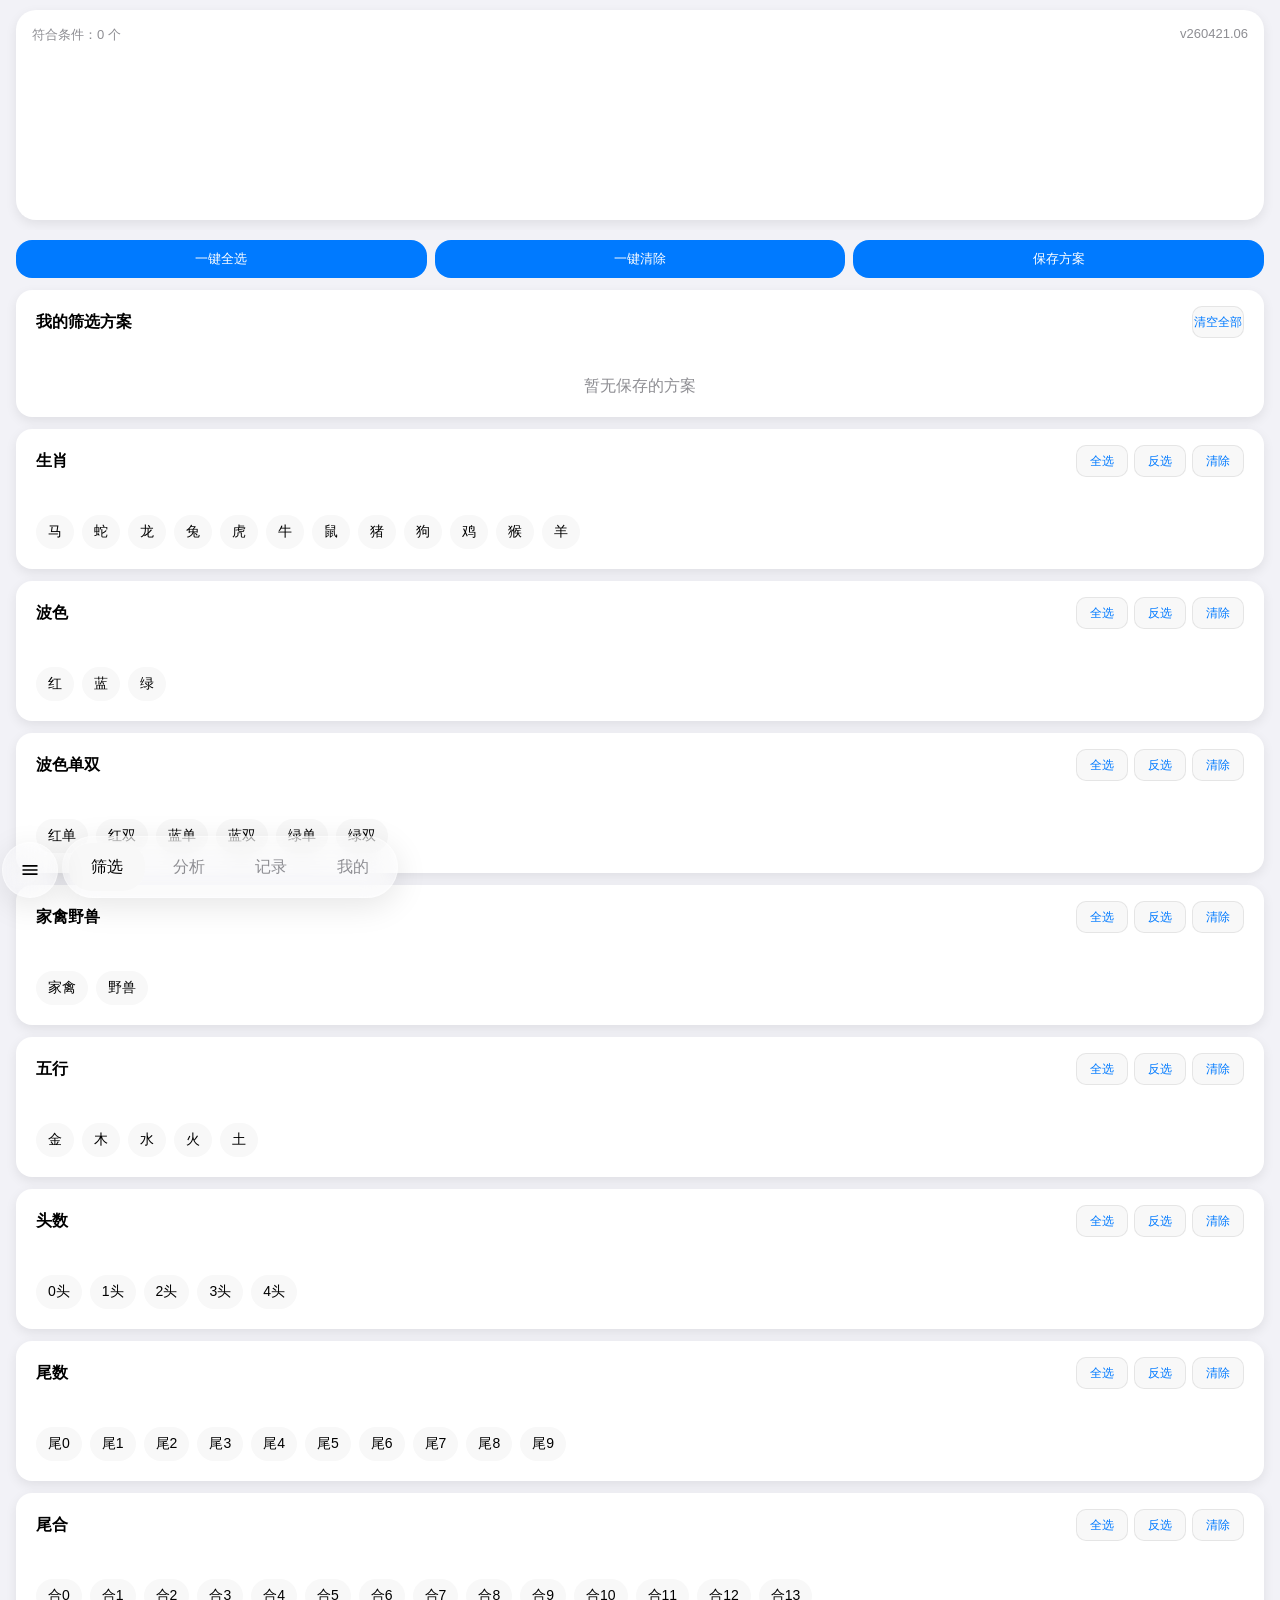
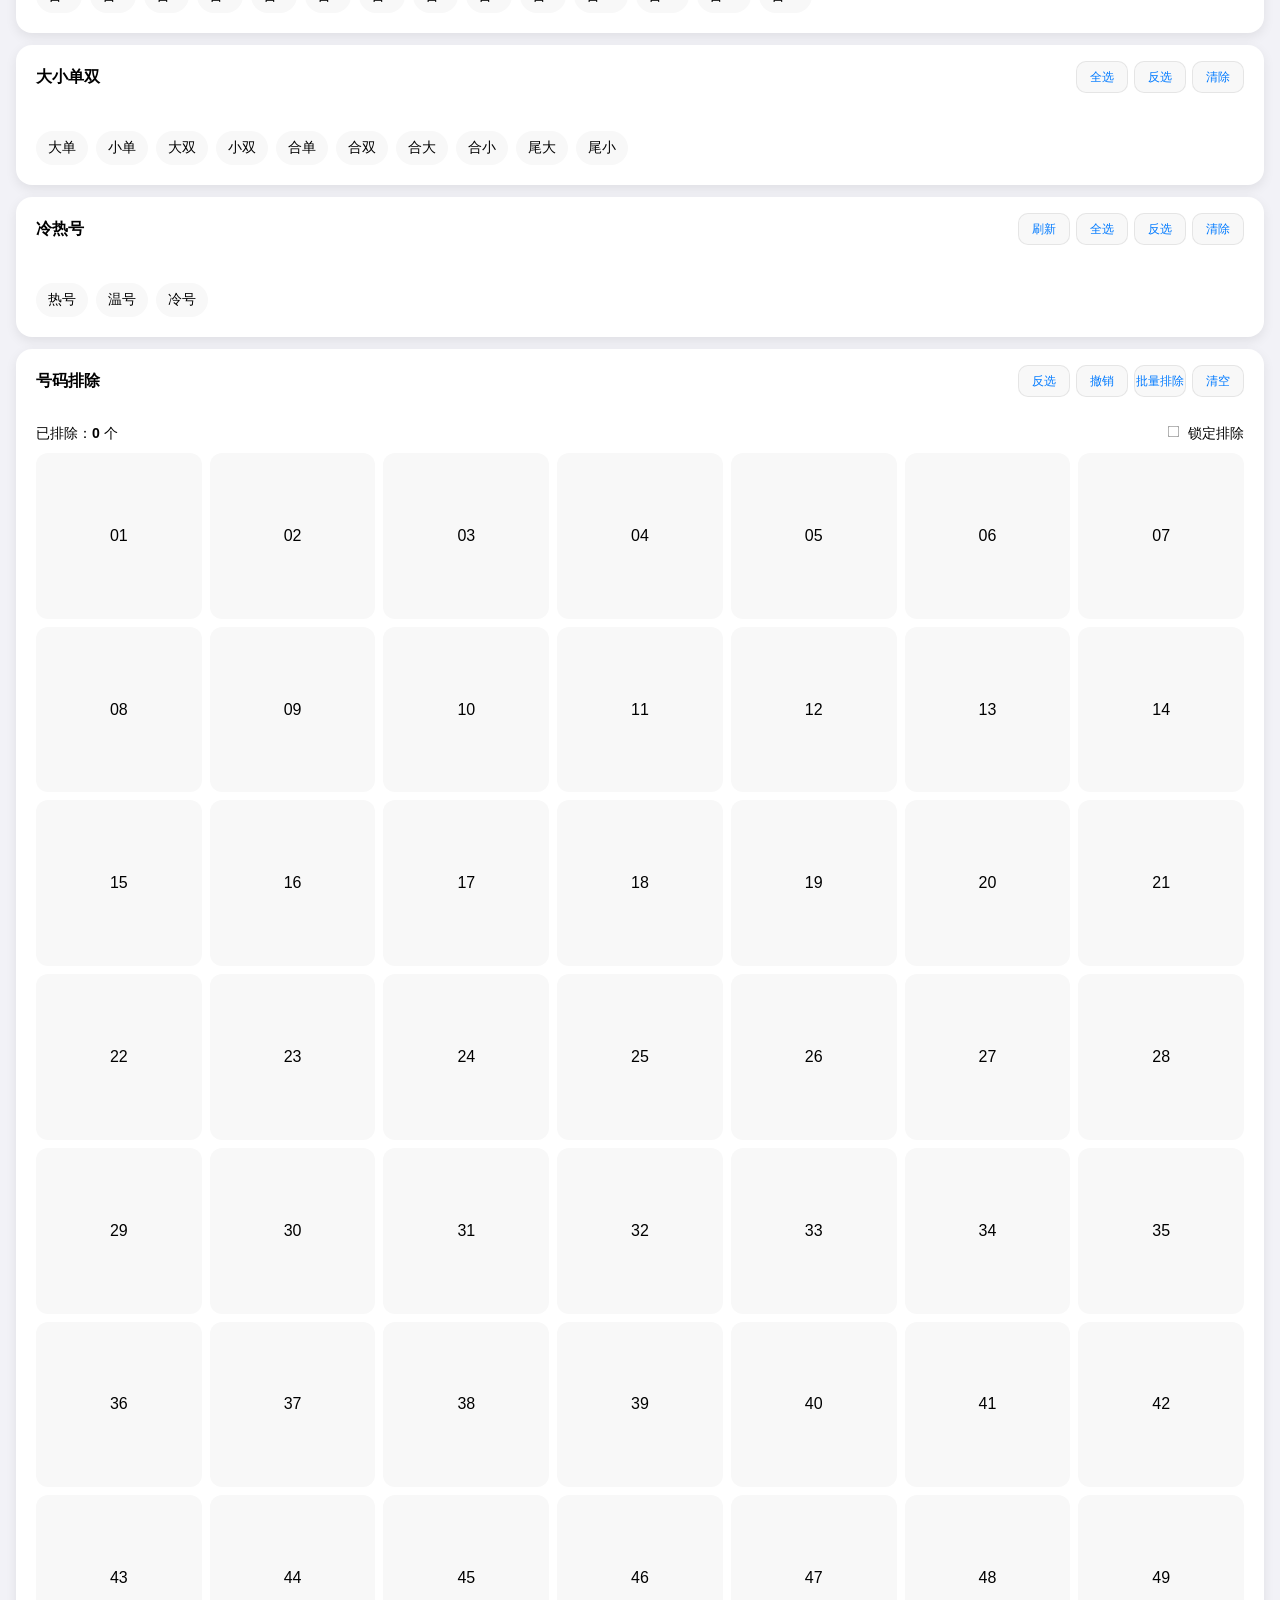
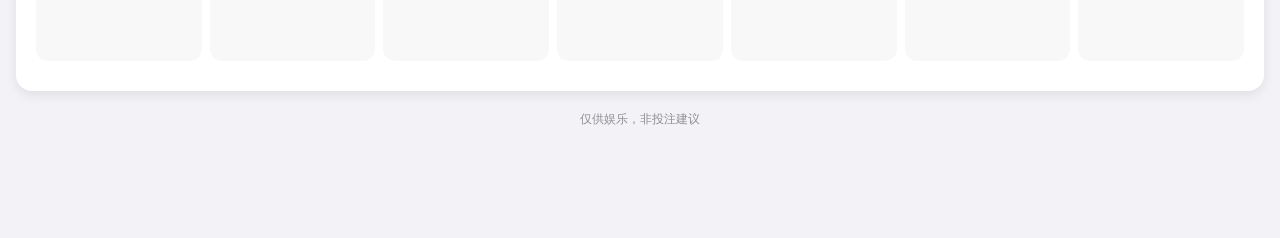
==== commit 11b34ce7: "实现前端独立获取数据功能，添加官方API支持和多级数据源尝试" ====
--- a/index.html
+++ b/index.html
@@ -1,5 +1,5 @@
 <!-- 
-  小摇筛选 v260421.05
+  小摇筛选 v260421.06
   代码结构说明：
   - CONFIG: 配置常量模块
   - Utils: 工具函数模块（节流、防抖、深拷贝等）
@@ -20,7 +20,7 @@
 <meta name="mobile-web-app-capable" content="yes">
 <meta name="apple-mobile-web-app-status-bar-style" content="default">
 <meta name="theme-color" content="#007AFF">
-<title>小摇筛选 v260421.05</title>
+<title>小摇筛选 v260421.06</title>
 <link rel="stylesheet" href="style.css">
 </head>
 <body>
@@ -35,7 +35,7 @@
     <div class="top-card">
       <div class="top-title">
         <span>符合条件：<span id="resultCount" aria-live="polite">0</span> 个</span>
-        <span>v260421.05</span>
+        <span>v260421.06</span>
       </div>
     <div id="resultNums" class="top-nums" role="list"></div>
   </div>
@@ -531,7 +531,7 @@
       <div class="card-body">
         <div style="text-align:center; padding:20px 0;">
           <div style="font-size:18px; font-weight:600; margin-bottom:8px;">小摇筛选</div>
-          <div style="color:var(--sub-text); font-size:14px;">版本：V260421.05</div>
+          <div style="color:var(--sub-text); font-size:14px;">版本：V260421.06</div>
           <div style="color:var(--sub-text); font-size:12px; margin-top:16px;">仅供娱乐，非投注建议</div>
         </div>
       </div>
@@ -905,11 +905,12 @@
  * @enum {any}
  */
 const CONFIG = Object.freeze({
-  VERSION: 'V260421.05',
+  VERSION: 'V260421.06',
   DATA_VERSION: 1, // 数据版本号，用于后续数据迁移
   // API配置
   API: Object.freeze({
-    HISTORY: 'http://localhost:5001/history/macaujc2/y/'
+    HISTORY: 'https://api.api68.com/macaujc2/history/json/',
+    OFFICIAL_HISTORY: 'https://api.api68.com/macaujc2/history/json/'
   }),
   // 动画配置
   TOAST_DURATION: 2000,
@@ -3442,94 +3443,87 @@
   },
 
   /**
+   * 加载本地历史数据
+   * @returns {Array} 历史数据数组
+   */
+  loadLocalHistoryData: () => {
+    try {
+      // 尝试加载本地CSV数据文件
+      // 由于浏览器安全限制，我们不能直接读取本地文件
+      // 但可以通过fetch请求本地文件
+      const localDataUrl = 'data/lottery_history.csv';
+      
+      // 同步请求本地数据
+      const xhr = new XMLHttpRequest();
+      xhr.open('GET', localDataUrl, false);
+      xhr.send();
+      
+      if (xhr.status === 200) {
+        const csvData = xhr.responseText;
+        const lines = csvData.split('\n');
+        const headers = lines[0].split(',');
+        const data = [];
+        
+        for (let i = 1; i < lines.length; i++) {
+          const line = lines[i].trim();
+          if (line) {
+            const values = line.split(',');
+            const item = {};
+            
+            for (let j = 0; j < headers.length; j++) {
+              item[headers[j]] = values[j];
+            }
+            
+            // 转换为API返回的格式
+            if (item.expect && item.openCode) {
+              data.push({
+                expect: item.expect,
+                openCode: item.openCode,
+                zodiac: item.zodiac || '',
+                date: item.date || '',
+                time: item.time || ''
+              });
+            }
+          }
+        }
+        
+        // 排序（倒序）
+        data.sort((a, b) => {
+          return Number(b.expect || 0) - Number(a.expect || 0);
+        });
+        
+        // 保存到缓存
+        Storage.saveHistoryCache(data);
+        
+        return data;
+      }
+      
+      return [];
+    } catch (e) {
+      console.error('加载本地数据失败', e);
+      return [];
+    }
+  },
+
+  /**
    * 静默刷新历史数据（不显示加载状态）
    */
   silentRefreshHistory: async () => {
     try {
-      const year = new Date().getFullYear();
-      const res = await fetch(CONFIG.API.HISTORY + year);
-      const data = await res.json();
-      let rawData = data.data || [];
-
-      // 过滤无效数据
-      rawData = rawData.filter(item => {
-        const expect = item.expect || '';
-        const openCode = item.openCode || '';
-        return expect && openCode && openCode.split(',').length === 7;
-      });
-
-      // 去重并排序
-      const uniqueMap = new Map();
-      rawData.forEach(item => {
-        const expectNum = Number(item.expect || 0);
-        if(expectNum && !isNaN(expectNum)) {
-          uniqueMap.set(expectNum, item);
+      // 从官方API获取数据
+      try {
+        console.log('[历史数据] 尝试从官方API获取数据');
+        const year = new Date().getFullYear();
+        const res = await fetch(CONFIG.API.OFFICIAL_HISTORY + year);
+        
+        if (!res.ok) {
+          throw new Error(`API请求失败: ${res.status}`);
         }
-      });
-
-      const sortedData = Array.from(uniqueMap.values()).sort((a, b) => {
-        return Number(b.expect || 0) - Number(a.expect || 0);
-      });
-
-      // 更新状态
-      const newAnalysis = { 
-        ...StateManager._state.analysis, 
-        historyData: sortedData 
-      };
-      StateManager.setState({ analysis: newAnalysis }, false);
-
-      // 保存到缓存
-      Storage.saveHistoryCache(sortedData);
-
-      // 渲染
-      Business.renderLatest(sortedData[0]);
-      Business.renderHistory();
-      Business.renderFullAnalysis();
-      Business.renderZodiacAnalysis();
-      Business.updateHotColdStatus();
-      
-      // 静默更新所有期数的预测历史
-      Business.silentUpdateAllPredictionHistory();
-      // 同时更新精选特码历史的开奖记录比较
-      Business.updateSpecialHistoryComparison();
-      // 重新渲染精选特码历史以显示最新比较结果
-      Business.renderSpecialHistory();
-      
-      // 数据已静默刷新
-    } catch(e) {
-      console.error('静默刷新失败', e);
-    }
-  },
-
-  /**
-   * 刷新历史数据
-   * @param {boolean} silent - 是否静默模式（不显示提示）
-   */
-  refreshHistory: async (silent = false) => {
-    const historyList = document.getElementById('historyList');
-    if(historyList && !silent) historyList.innerHTML = '<div style="padding:20px;text-align:center;">加载中...</div>';
-
-    try {
-      // 先检查缓存是否有效（未过期）
-      const cacheResult = Storage.loadHistoryCache();
-      let useCache = false;
-      let sortedData = [];
-
-      if (cacheResult.data && !cacheResult.expired) {
-        // 缓存未过期，直接使用缓存
-        sortedData = cacheResult.data;
-        useCache = true;
-        console.log(`[历史数据] 使用缓存，数据量: ${sortedData.length}, 缓存时间: ${new Date(Storage.get(Storage.KEYS.HISTORY_CACHE_TIME, 0)).toLocaleString()}`);
-      }
-
-      if (!useCache) {
-        // 缓存过期或不存在，从API获取数据
-        const year = new Date().getFullYear();
-        const res = await fetch(CONFIG.API.HISTORY + year);
+        
         const data = await res.json();
         let rawData = data.data || [];
 
-        console.log(`[历史数据] API返回原始数据量: ${rawData.length}`);
+        console.log(`[历史数据] 官方API返回原始数据量: ${rawData.length}`);
 
         // 过滤无效数据
         rawData = rawData.filter(item => {
@@ -3540,20 +3534,64 @@
 
         console.log(`[历史数据] 过滤后数据量: ${rawData.length}`);
 
-        // 数据量验证：检查是否合理
-        if (rawData.length < 50) {
-          console.warn(`[历史数据] 警告: API返回数据量太少(${rawData.length}条)，尝试使用缓存`);
-          // 数据量太少，尝试使用缓存
-          const fallbackCache = Storage.loadHistoryCache();
-          if (fallbackCache.data) {
-            sortedData = fallbackCache.data;
-            useCache = true;
-            console.log(`[历史数据] 使用缓存作为后备，数据量: ${sortedData.length}`);
+        // 去重并排序
+        const uniqueMap = new Map();
+        rawData.forEach(item => {
+          const expectNum = Number(item.expect || 0);
+          if(expectNum && !isNaN(expectNum)) {
+            uniqueMap.set(expectNum, item);
           }
-        }
-
-        // 只有在有合理数据量时才从API更新
-        if (!useCache || sortedData.length === 0) {
+        });
+
+        const sortedData = Array.from(uniqueMap.values()).sort((a, b) => {
+          return Number(b.expect || 0) - Number(a.expect || 0);
+        });
+
+        console.log(`[历史数据] API数据去重后: ${sortedData.length}条`);
+
+        // 保存到缓存
+        Storage.saveHistoryCache(sortedData);
+
+        // 更新状态
+        const newAnalysis = { ...StateManager._state.analysis, historyData: sortedData };
+        StateManager.setState({ analysis: newAnalysis }, false);
+
+        // 渲染
+        Business.renderLatest(sortedData[0]);
+        Business.renderHistory();
+        Business.renderFullAnalysis();
+        Business.renderZodiacAnalysis();
+        Business.updateHotColdStatus();
+        
+        // 静默更新所有期数的预测历史
+        Business.silentUpdateAllPredictionHistory();
+        // 同时更新精选特码历史的开奖记录比较
+        Business.updateSpecialHistoryComparison();
+        // 重新渲染精选特码历史以显示最新比较结果
+        Business.renderSpecialHistory();
+        
+        // 数据已静默刷新
+      } catch (apiError) {
+        console.error('官方API请求失败', apiError);
+        // 尝试使用本地后端API
+        try {
+          console.log('[历史数据] 尝试从本地后端API获取数据');
+          const year = new Date().getFullYear();
+          const res = await fetch(CONFIG.API.HISTORY + year);
+          const data = await res.json();
+          let rawData = data.data || [];
+
+          console.log(`[历史数据] 本地后端API返回原始数据量: ${rawData.length}`);
+
+          // 过滤无效数据
+          rawData = rawData.filter(item => {
+            const expect = item.expect || '';
+            const openCode = item.openCode || '';
+            return expect && openCode && openCode.split(',').length === 7;
+          });
+
+          console.log(`[历史数据] 过滤后数据量: ${rawData.length}`);
+
           // 去重并排序
           const uniqueMap = new Map();
           rawData.forEach(item => {
@@ -3563,7 +3601,7 @@
             }
           });
 
-          sortedData = Array.from(uniqueMap.values()).sort((a, b) => {
+          const sortedData = Array.from(uniqueMap.values()).sort((a, b) => {
             return Number(b.expect || 0) - Number(a.expect || 0);
           });
 
@@ -3571,6 +3609,181 @@
 
           // 保存到缓存
           Storage.saveHistoryCache(sortedData);
+
+          // 更新状态
+          const newAnalysis = { ...StateManager._state.analysis, historyData: sortedData };
+          StateManager.setState({ analysis: newAnalysis }, false);
+
+          // 渲染
+          Business.renderLatest(sortedData[0]);
+          Business.renderHistory();
+          Business.renderFullAnalysis();
+          Business.renderZodiacAnalysis();
+          Business.updateHotColdStatus();
+          
+          // 静默更新所有期数的预测历史
+          Business.silentUpdateAllPredictionHistory();
+          // 同时更新精选特码历史的开奖记录比较
+          Business.updateSpecialHistoryComparison();
+          // 重新渲染精选特码历史以显示最新比较结果
+          Business.renderSpecialHistory();
+          
+          // 数据已静默刷新
+        } catch (localApiError) {
+          console.error('本地后端API请求失败', localApiError);
+          // 静默刷新失败，不做任何处理
+        }
+      }
+    } catch(e) {
+      console.error('静默刷新失败', e);
+    }
+  },
+
+  /**
+   * 刷新历史数据
+   * @param {boolean} silent - 是否静默模式（不显示提示）
+   */
+  refreshHistory: async (silent = false) => {
+    const historyList = document.getElementById('historyList');
+    if(historyList && !silent) historyList.innerHTML = '<div style="padding:20px;text-align:center;">加载中...</div>';
+
+    try {
+      // 先检查缓存是否有效（未过期）
+      const cacheResult = Storage.loadHistoryCache();
+      let useCache = false;
+      let sortedData = [];
+
+      if (cacheResult.data && !cacheResult.expired) {
+        // 缓存未过期，直接使用缓存
+        sortedData = cacheResult.data;
+        useCache = true;
+        console.log(`[历史数据] 使用缓存，数据量: ${sortedData.length}, 缓存时间: ${new Date(Storage.get(Storage.KEYS.HISTORY_CACHE_TIME, 0)).toLocaleString()}`);
+      }
+
+      if (!useCache) {
+        // 缓存过期或不存在，从官方API获取数据
+        try {
+          console.log('[历史数据] 尝试从官方API获取数据');
+          const year = new Date().getFullYear();
+          // 官方API格式：https://api.api68.com/macaujc2/history/json/2026
+          const res = await fetch(CONFIG.API.OFFICIAL_HISTORY + year);
+          
+          if (!res.ok) {
+            throw new Error(`API请求失败: ${res.status}`);
+          }
+          
+          const data = await res.json();
+          let rawData = data.data || [];
+
+          console.log(`[历史数据] 官方API返回原始数据量: ${rawData.length}`);
+
+          // 过滤无效数据
+          rawData = rawData.filter(item => {
+            const expect = item.expect || '';
+            const openCode = item.openCode || '';
+            return expect && openCode && openCode.split(',').length === 7;
+          });
+
+          console.log(`[历史数据] 过滤后数据量: ${rawData.length}`);
+
+          // 数据量验证：检查是否合理
+          if (rawData.length < 50) {
+            console.warn(`[历史数据] 警告: API返回数据量太少(${rawData.length}条)，尝试使用缓存`);
+            // 数据量太少，尝试使用缓存
+            const fallbackCache = Storage.loadHistoryCache();
+            if (fallbackCache.data) {
+              sortedData = fallbackCache.data;
+              useCache = true;
+              console.log(`[历史数据] 使用缓存作为后备，数据量: ${sortedData.length}`);
+            }
+          }
+
+          // 只有在有合理数据量时才从API更新
+          if (!useCache || sortedData.length === 0) {
+            // 去重并排序
+            const uniqueMap = new Map();
+            rawData.forEach(item => {
+              const expectNum = Number(item.expect || 0);
+              if(expectNum && !isNaN(expectNum)) {
+                uniqueMap.set(expectNum, item);
+              }
+            });
+
+            sortedData = Array.from(uniqueMap.values()).sort((a, b) => {
+              return Number(b.expect || 0) - Number(a.expect || 0);
+            });
+
+            console.log(`[历史数据] API数据去重后: ${sortedData.length}条`);
+
+            // 保存到缓存
+            Storage.saveHistoryCache(sortedData);
+          }
+        } catch (apiError) {
+          console.error('官方API请求失败', apiError);
+          // 尝试使用本地后端API
+          try {
+            console.log('[历史数据] 尝试从本地后端API获取数据');
+            const year = new Date().getFullYear();
+            const res = await fetch(CONFIG.API.HISTORY + year);
+            const data = await res.json();
+            let rawData = data.data || [];
+
+            console.log(`[历史数据] 本地后端API返回原始数据量: ${rawData.length}`);
+
+            // 过滤无效数据
+            rawData = rawData.filter(item => {
+              const expect = item.expect || '';
+              const openCode = item.openCode || '';
+              return expect && openCode && openCode.split(',').length === 7;
+            });
+
+            console.log(`[历史数据] 过滤后数据量: ${rawData.length}`);
+
+            // 数据量验证：检查是否合理
+            if (rawData.length < 50) {
+              console.warn(`[历史数据] 警告: API返回数据量太少(${rawData.length}条)，尝试使用缓存`);
+              // 数据量太少，尝试使用缓存
+              const fallbackCache = Storage.loadHistoryCache();
+              if (fallbackCache.data) {
+                sortedData = fallbackCache.data;
+                useCache = true;
+                console.log(`[历史数据] 使用缓存作为后备，数据量: ${sortedData.length}`);
+              }
+            }
+
+            // 只有在有合理数据量时才从API更新
+            if (!useCache || sortedData.length === 0) {
+              // 去重并排序
+              const uniqueMap = new Map();
+              rawData.forEach(item => {
+                const expectNum = Number(item.expect || 0);
+                if(expectNum && !isNaN(expectNum)) {
+                  uniqueMap.set(expectNum, item);
+                }
+              });
+
+              sortedData = Array.from(uniqueMap.values()).sort((a, b) => {
+                return Number(b.expect || 0) - Number(a.expect || 0);
+              });
+
+              console.log(`[历史数据] API数据去重后: ${sortedData.length}条`);
+
+              // 保存到缓存
+              Storage.saveHistoryCache(sortedData);
+            }
+          } catch (localApiError) {
+            console.error('本地后端API请求失败', localApiError);
+            // 尝试使用本地数据文件
+            console.log('[历史数据] 尝试加载本地数据文件');
+            const localData = Business.loadLocalHistoryData();
+            if (localData && localData.length > 0) {
+              console.log(`[历史数据] 本地数据加载成功，数据量: ${localData.length}`);
+              sortedData = localData;
+              useCache = true;
+            } else {
+              throw new Error('所有数据源都失败');
+            }
+          }
         }
       }
 
@@ -3624,10 +3837,40 @@
         }
         if(!silent) Toast.show('数据加载失败(已使用缓存)');
       } else {
-        if(historyList && !silent) {
-          historyList.innerHTML = '<div style="padding:20px;text-align:center;color:var(--danger);">数据加载失败，请刷新重试</div>';
+        // 缓存也不存在，尝试加载本地数据文件
+        try {
+          console.log('[历史数据] 尝试加载本地数据文件');
+          const localData = Business.loadLocalHistoryData();
+          if (localData && localData.length > 0) {
+            console.log(`[历史数据] 本地数据加载成功，数据量: ${localData.length}`);
+            const sortedData = localData;
+            const newAnalysis = { ...StateManager._state.analysis, historyData: sortedData };
+            StateManager.setState({ analysis: newAnalysis }, false);
+            Business.renderLatest(sortedData[0]);
+            Business.renderHistory();
+            Business.renderFullAnalysis();
+            Business.renderZodiacAnalysis();
+            Business.updateHotColdStatus();
+            Business.silentUpdateAllPredictionHistory();
+            Business.updateSpecialHistoryComparison();
+            Business.renderSpecialHistory();
+            if(historyList && !silent) {
+              historyList.innerHTML = '<div style="padding:20px;text-align:center;color:var(--info);">已使用本地数据</div>';
+            }
+            if(!silent) Toast.show('已使用本地数据');
+          } else {
+            if(historyList && !silent) {
+              historyList.innerHTML = '<div style="padding:20px;text-align:center;color:var(--danger);">数据加载失败，请刷新重试</div>';
+            }
+            if(!silent) Toast.show('数据加载失败');
+          }
+        } catch (localError) {
+          console.error('加载本地数据失败', localError);
+          if(historyList && !silent) {
+            historyList.innerHTML = '<div style="padding:20px;text-align:center;color:var(--danger);">数据加载失败，请刷新重试</div>';
+          }
+          if(!silent) Toast.show('数据加载失败');
         }
-        if(!silent) Toast.show('数据加载失败');
       }
     }
     
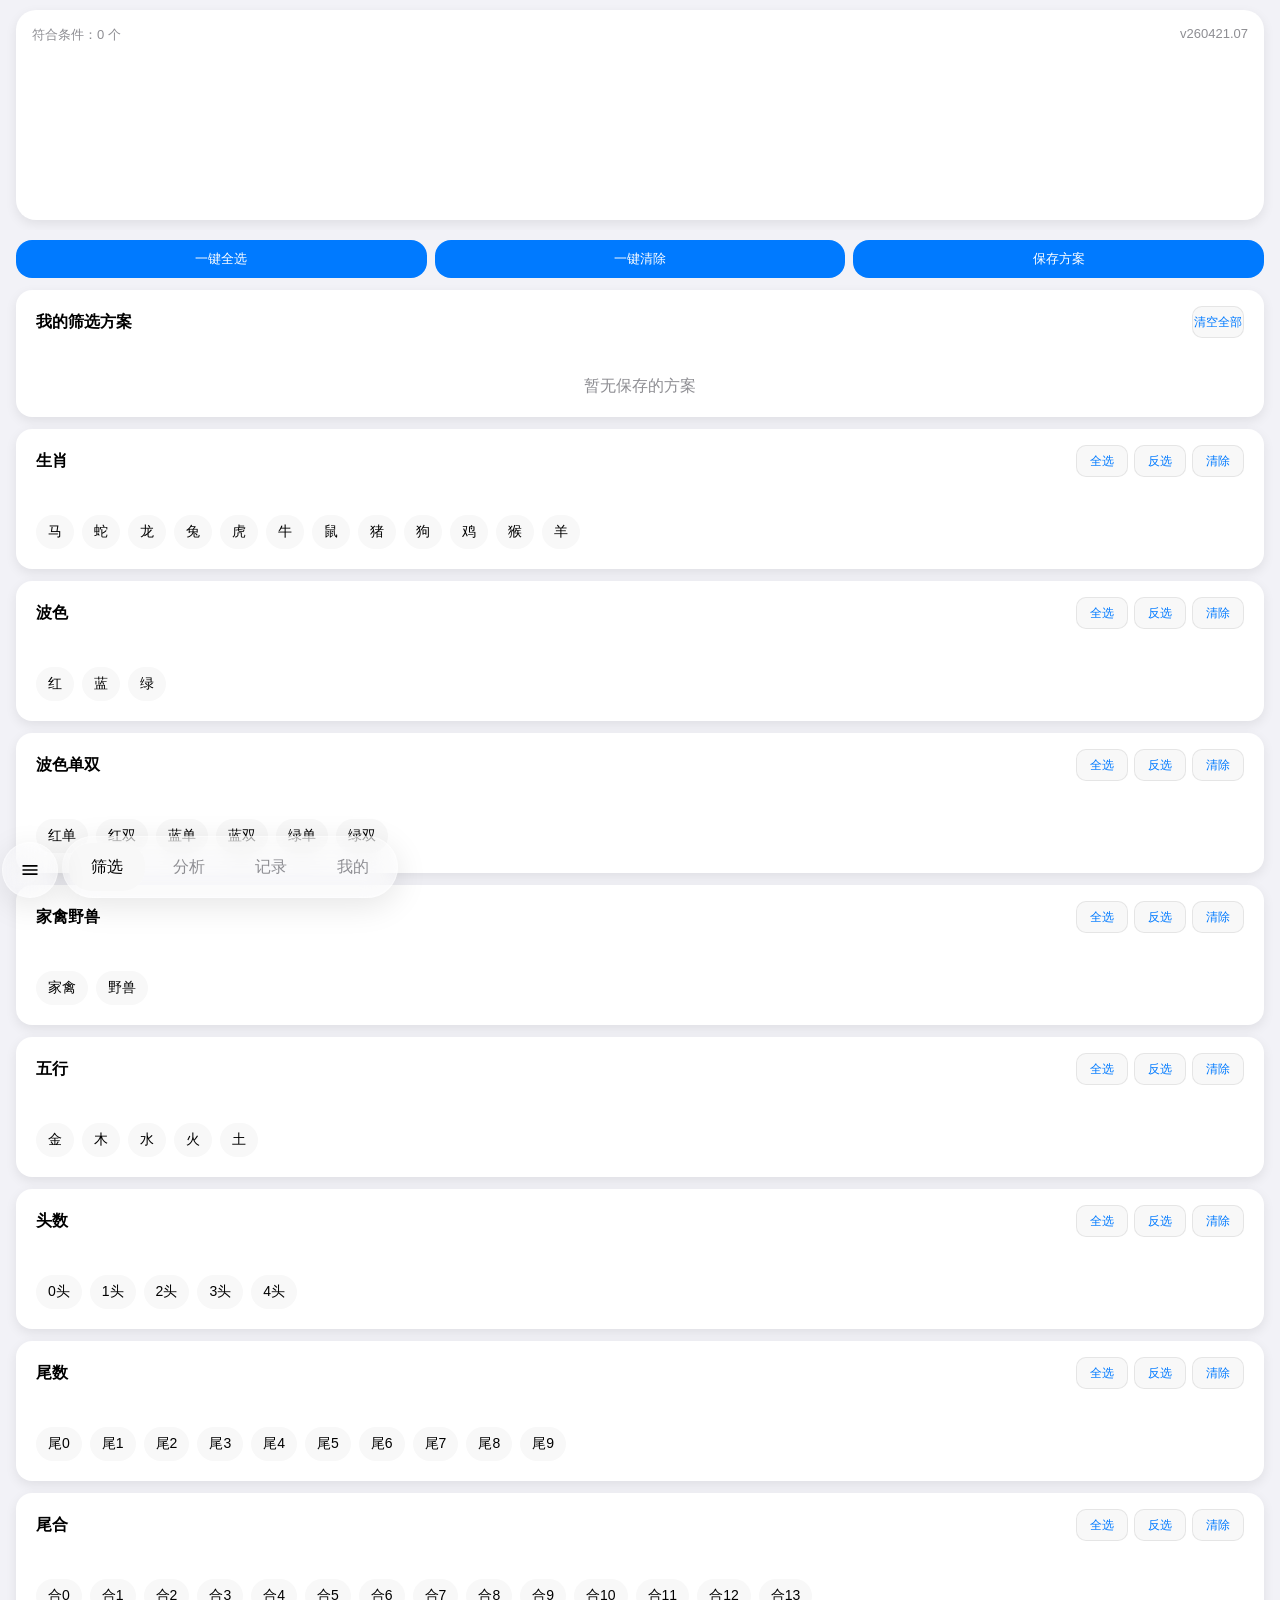
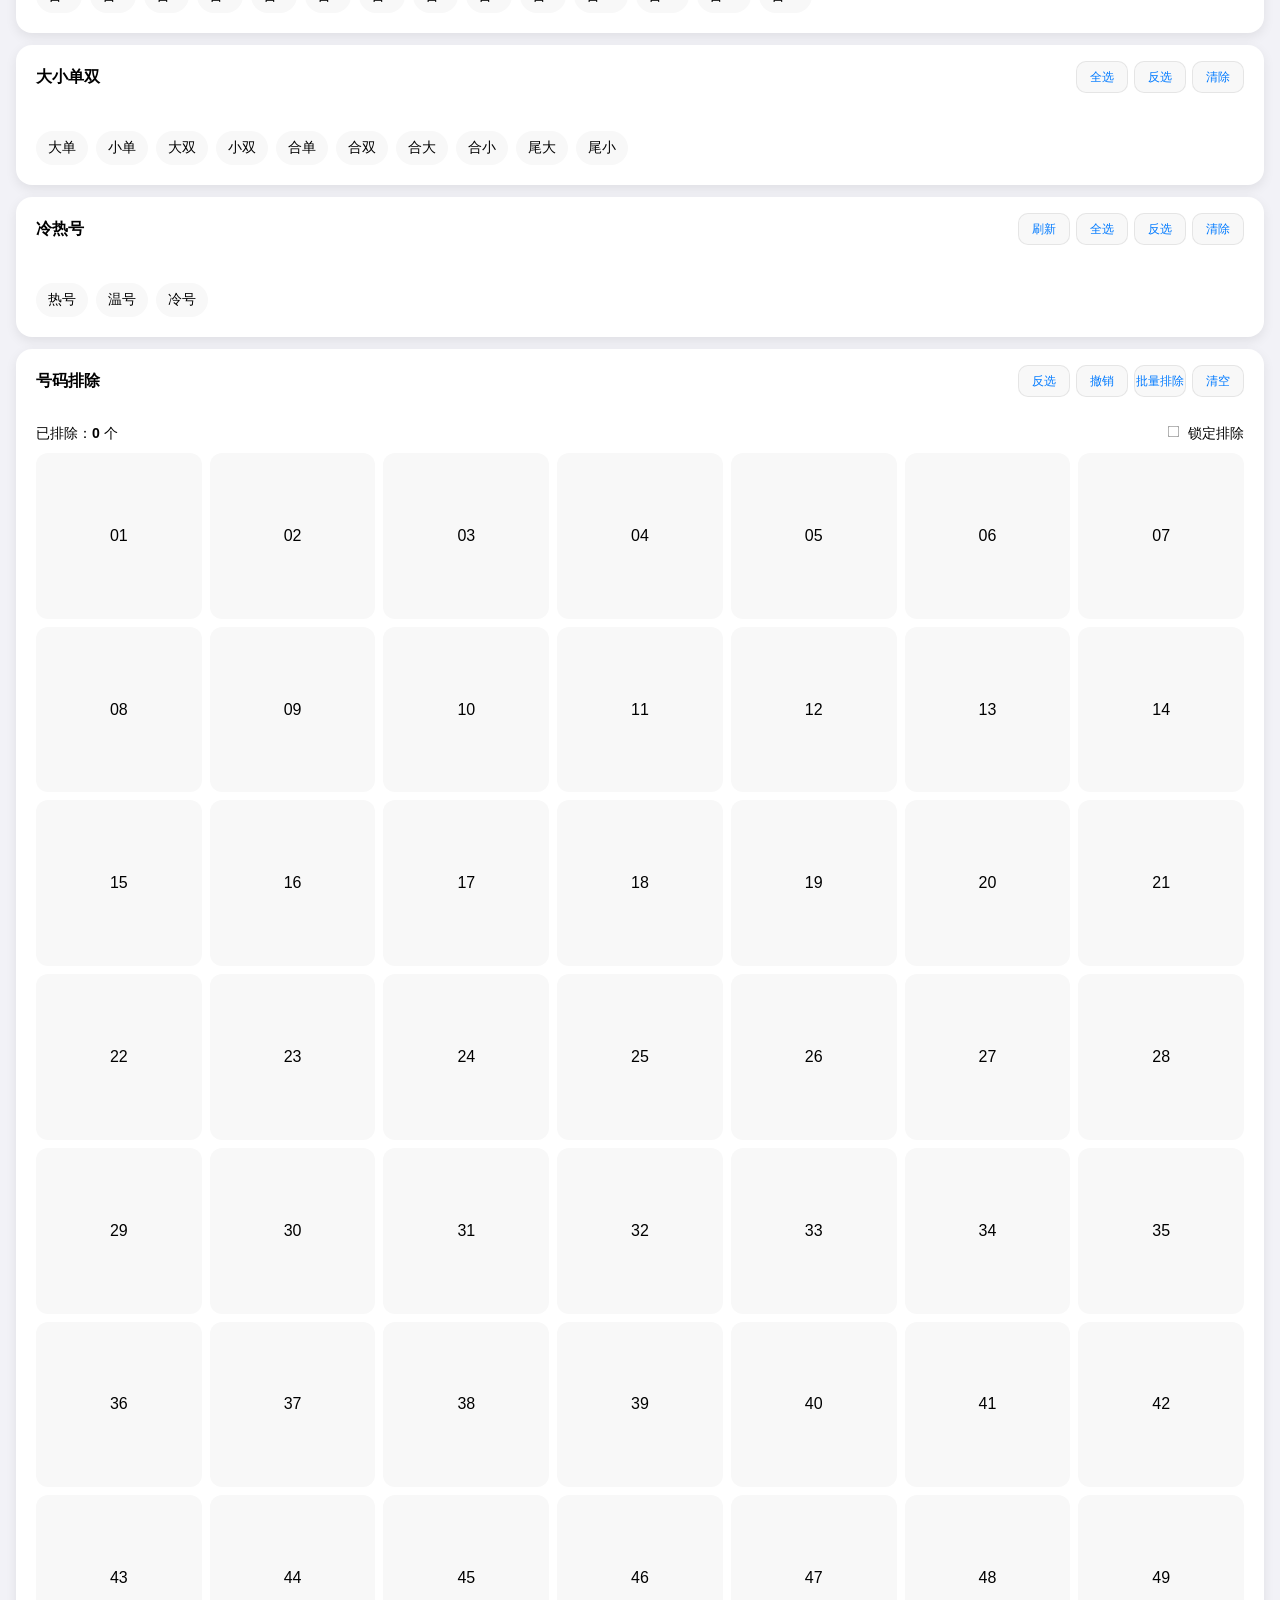
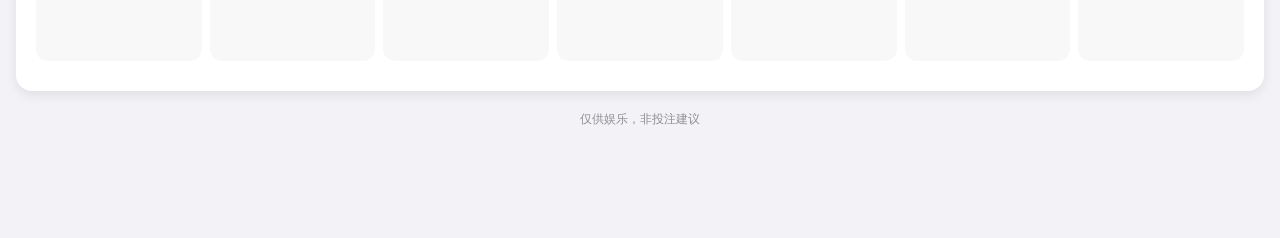
==== commit e43ec88b: "修复官方API URL配置，修正为正确的历史数据接口地址" ====
--- a/index.html
+++ b/index.html
@@ -1,5 +1,5 @@
 <!-- 
-  小摇筛选 v260421.06
+  小摇筛选 v260421.07
   代码结构说明：
   - CONFIG: 配置常量模块
   - Utils: 工具函数模块（节流、防抖、深拷贝等）
@@ -20,7 +20,7 @@
 <meta name="mobile-web-app-capable" content="yes">
 <meta name="apple-mobile-web-app-status-bar-style" content="default">
 <meta name="theme-color" content="#007AFF">
-<title>小摇筛选 v260421.06</title>
+<title>小摇筛选 v260421.07</title>
 <link rel="stylesheet" href="style.css">
 </head>
 <body>
@@ -35,7 +35,7 @@
     <div class="top-card">
       <div class="top-title">
         <span>符合条件：<span id="resultCount" aria-live="polite">0</span> 个</span>
-        <span>v260421.06</span>
+        <span>v260421.07</span>
       </div>
     <div id="resultNums" class="top-nums" role="list"></div>
   </div>
@@ -531,7 +531,7 @@
       <div class="card-body">
         <div style="text-align:center; padding:20px 0;">
           <div style="font-size:18px; font-weight:600; margin-bottom:8px;">小摇筛选</div>
-          <div style="color:var(--sub-text); font-size:14px;">版本：V260421.06</div>
+          <div style="color:var(--sub-text); font-size:14px;">版本：V260421.07</div>
           <div style="color:var(--sub-text); font-size:12px; margin-top:16px;">仅供娱乐，非投注建议</div>
         </div>
       </div>
@@ -905,12 +905,12 @@
  * @enum {any}
  */
 const CONFIG = Object.freeze({
-  VERSION: 'V260421.06',
+  VERSION: 'V260421.07',
   DATA_VERSION: 1, // 数据版本号，用于后续数据迁移
   // API配置
   API: Object.freeze({
-    HISTORY: 'https://api.api68.com/macaujc2/history/json/',
-    OFFICIAL_HISTORY: 'https://api.api68.com/macaujc2/history/json/'
+    HISTORY: 'http://localhost:5000/history/macaujc2/y/',
+    OFFICIAL_HISTORY: 'https://history.macaumarksix.com/history/macaujc2/y/'
   }),
   // 动画配置
   TOAST_DURATION: 2000,
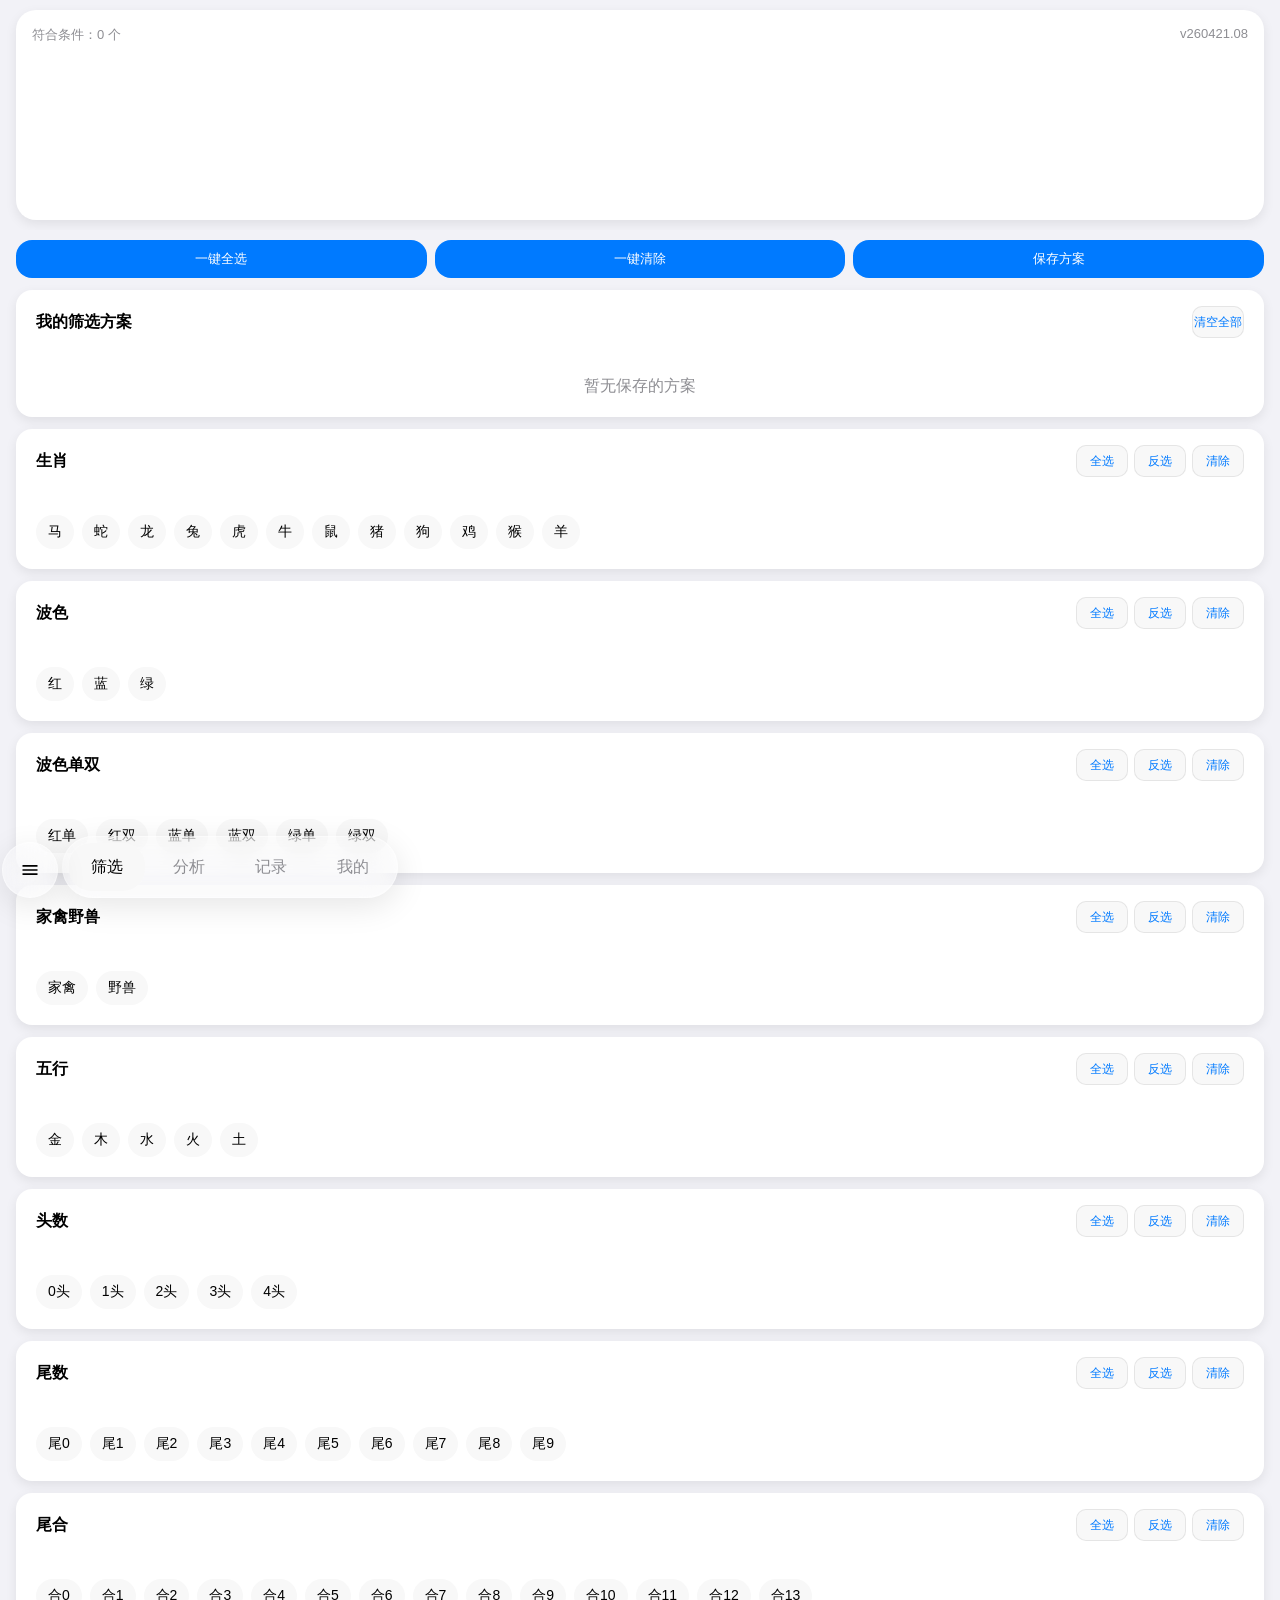
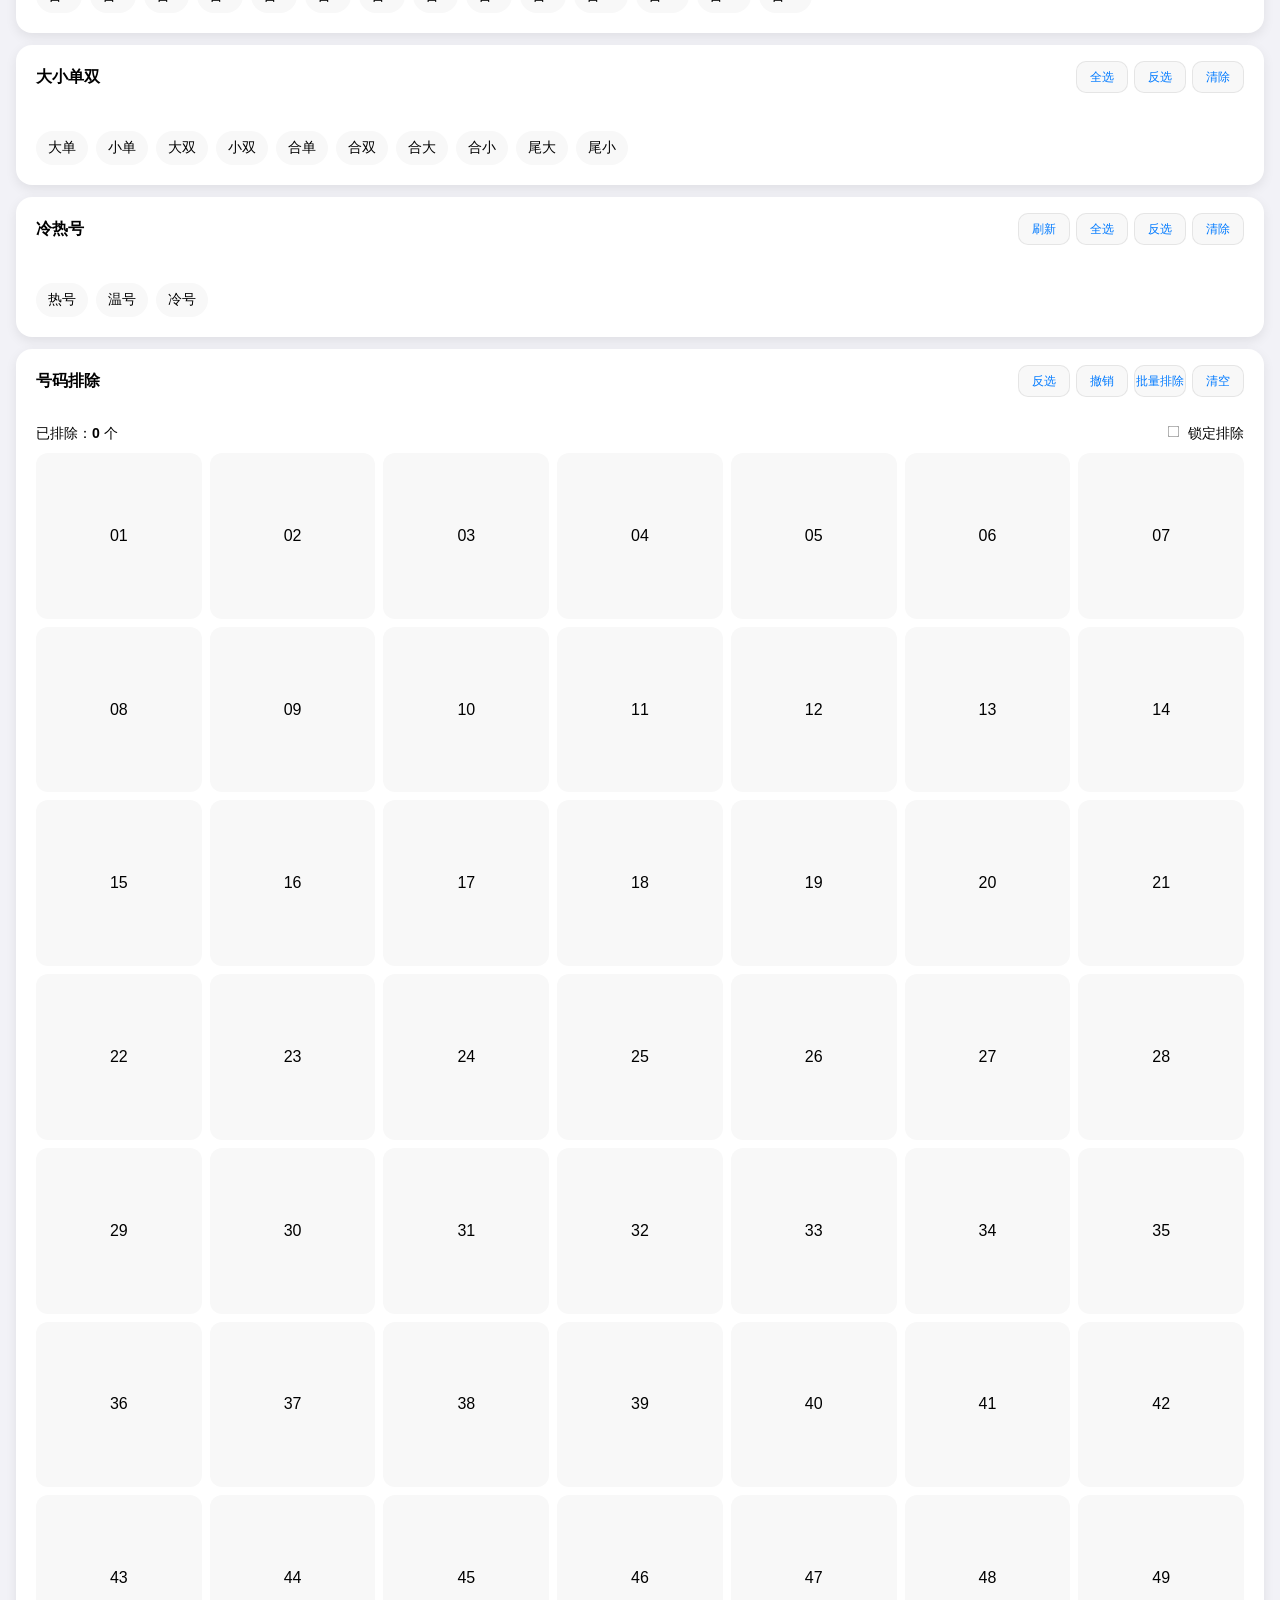
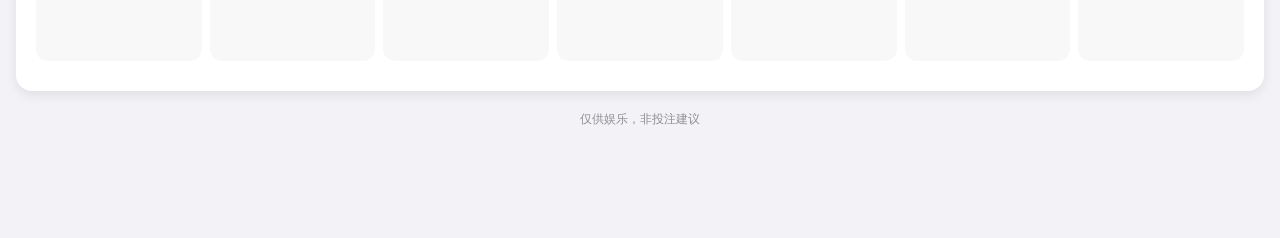
==== commit 32d84e1b: "修复前端数据获取问题，添加forceRefresh参数以强制从API获取最新数据" ====
--- a/index.html
+++ b/index.html
@@ -1,5 +1,5 @@
 <!-- 
-  小摇筛选 v260421.07
+  小摇筛选 v260421.08
   代码结构说明：
   - CONFIG: 配置常量模块
   - Utils: 工具函数模块（节流、防抖、深拷贝等）
@@ -20,7 +20,7 @@
 <meta name="mobile-web-app-capable" content="yes">
 <meta name="apple-mobile-web-app-status-bar-style" content="default">
 <meta name="theme-color" content="#007AFF">
-<title>小摇筛选 v260421.07</title>
+<title>小摇筛选 v260421.08</title>
 <link rel="stylesheet" href="style.css">
 </head>
 <body>
@@ -35,7 +35,7 @@
     <div class="top-card">
       <div class="top-title">
         <span>符合条件：<span id="resultCount" aria-live="polite">0</span> 个</span>
-        <span>v260421.07</span>
+        <span>v260421.08</span>
       </div>
     <div id="resultNums" class="top-nums" role="list"></div>
   </div>
@@ -531,7 +531,7 @@
       <div class="card-body">
         <div style="text-align:center; padding:20px 0;">
           <div style="font-size:18px; font-weight:600; margin-bottom:8px;">小摇筛选</div>
-          <div style="color:var(--sub-text); font-size:14px;">版本：V260421.07</div>
+          <div style="color:var(--sub-text); font-size:14px;">版本：V260421.08</div>
           <div style="color:var(--sub-text); font-size:12px; margin-top:16px;">仅供娱乐，非投注建议</div>
         </div>
       </div>
@@ -905,7 +905,7 @@
  * @enum {any}
  */
 const CONFIG = Object.freeze({
-  VERSION: 'V260421.07',
+  VERSION: 'V260421.08',
   DATA_VERSION: 1, // 数据版本号，用于后续数据迁移
   // API配置
   API: Object.freeze({
@@ -3642,8 +3642,9 @@
   /**
    * 刷新历史数据
    * @param {boolean} silent - 是否静默模式（不显示提示）
-   */
-  refreshHistory: async (silent = false) => {
+   * @param {boolean} forceRefresh - 是否强制刷新（忽略缓存）
+   */
+  refreshHistory: async (silent = false, forceRefresh = false) => {
     const historyList = document.getElementById('historyList');
     if(historyList && !silent) historyList.innerHTML = '<div style="padding:20px;text-align:center;">加载中...</div>';
 
@@ -3653,8 +3654,8 @@
       let useCache = false;
       let sortedData = [];
 
-      if (cacheResult.data && !cacheResult.expired) {
-        // 缓存未过期，直接使用缓存
+      if (cacheResult.data && !cacheResult.expired && !forceRefresh) {
+        // 缓存未过期且不是强制刷新，直接使用缓存
         sortedData = cacheResult.data;
         useCache = true;
         console.log(`[历史数据] 使用缓存，数据量: ${sortedData.length}, 缓存时间: ${new Date(Storage.get(Storage.KEYS.HISTORY_CACHE_TIME, 0)).toLocaleString()}`);
@@ -11025,7 +11026,7 @@
       if(action === 'openAbout') Business.openAbout();
       if(action === 'checkUpdate') Business.checkUpdate();
       // 分析页面操作
-      if(action === 'refreshHistory') Business.refreshHistory();
+      if(action === 'refreshHistory') Business.refreshHistory(false, true); // 强制刷新，忽略缓存
       if(action === 'syncAnalyze') Business.syncAnalyze();
       if(action === 'syncZodiacAnalyze') Business.syncZodiacAnalyze();
       if(action === 'toggleDetail') Business.toggleDetail(actionBtn.dataset.target);
